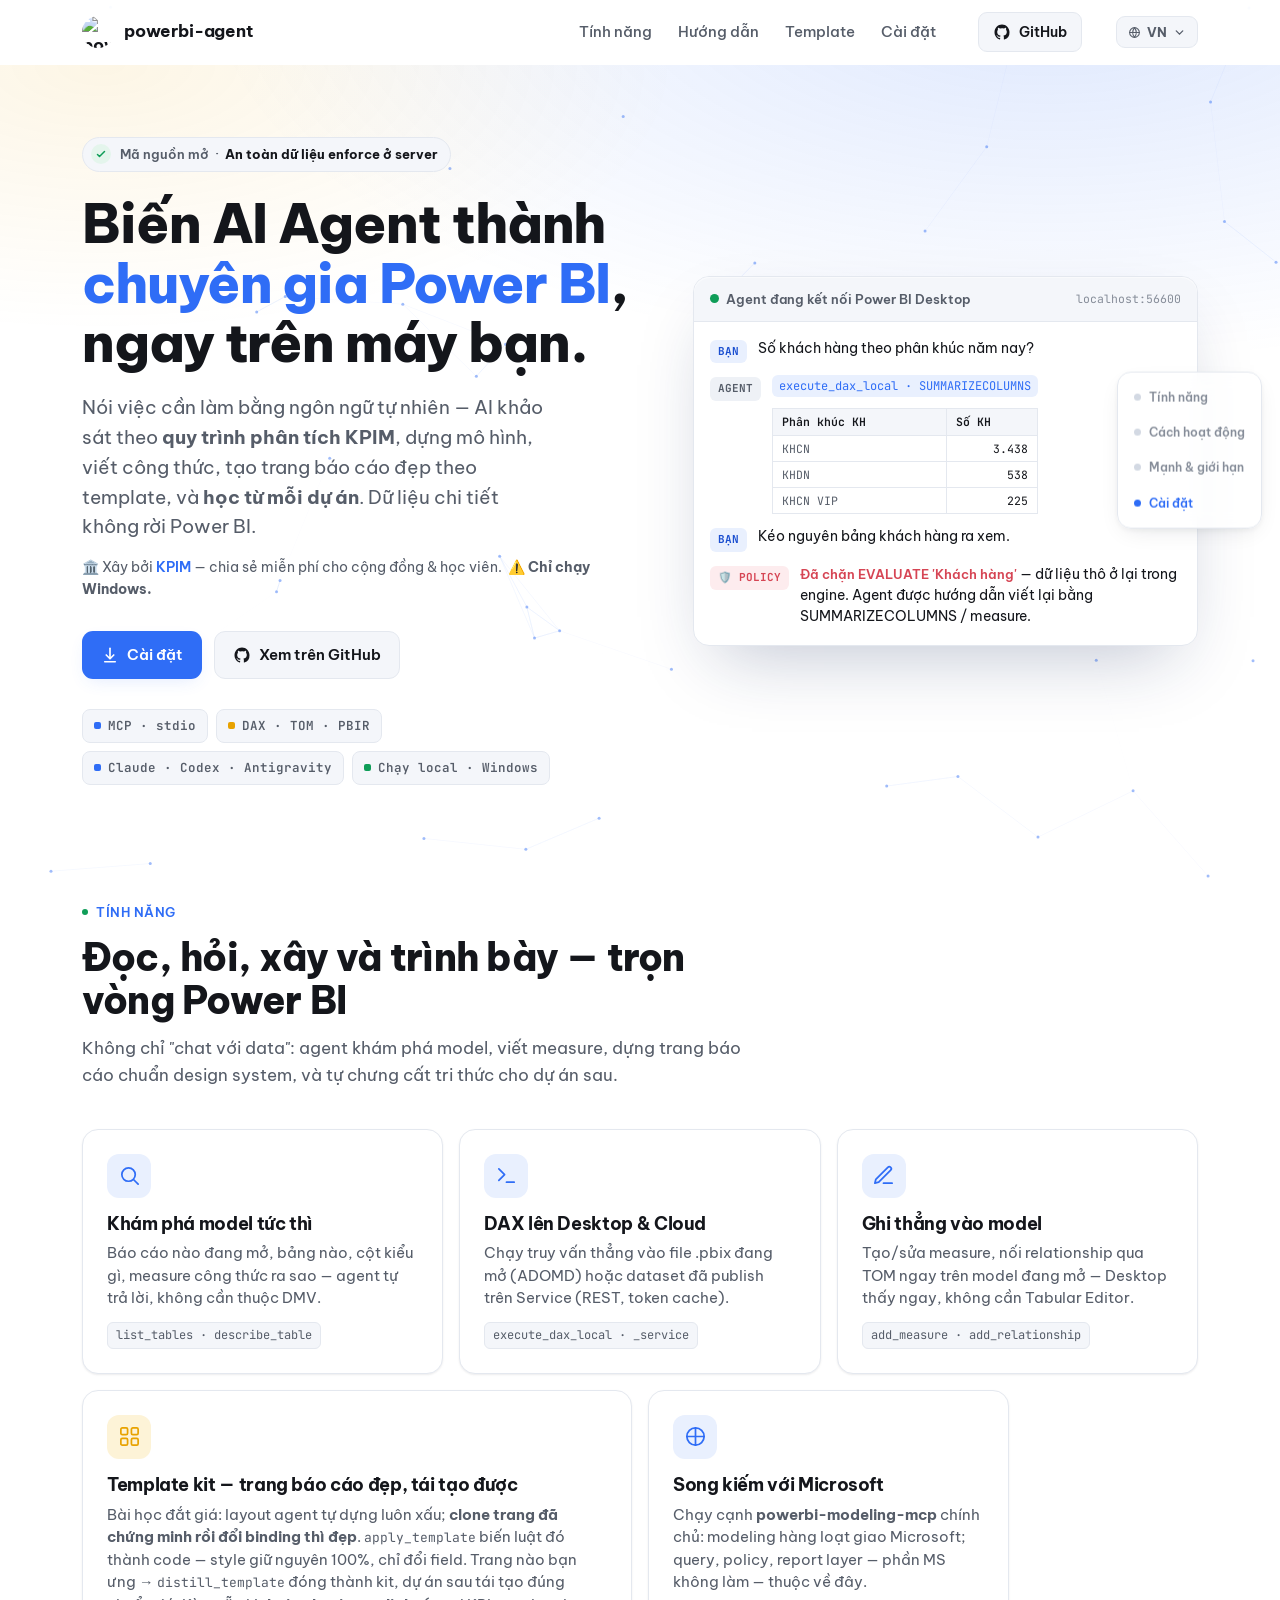
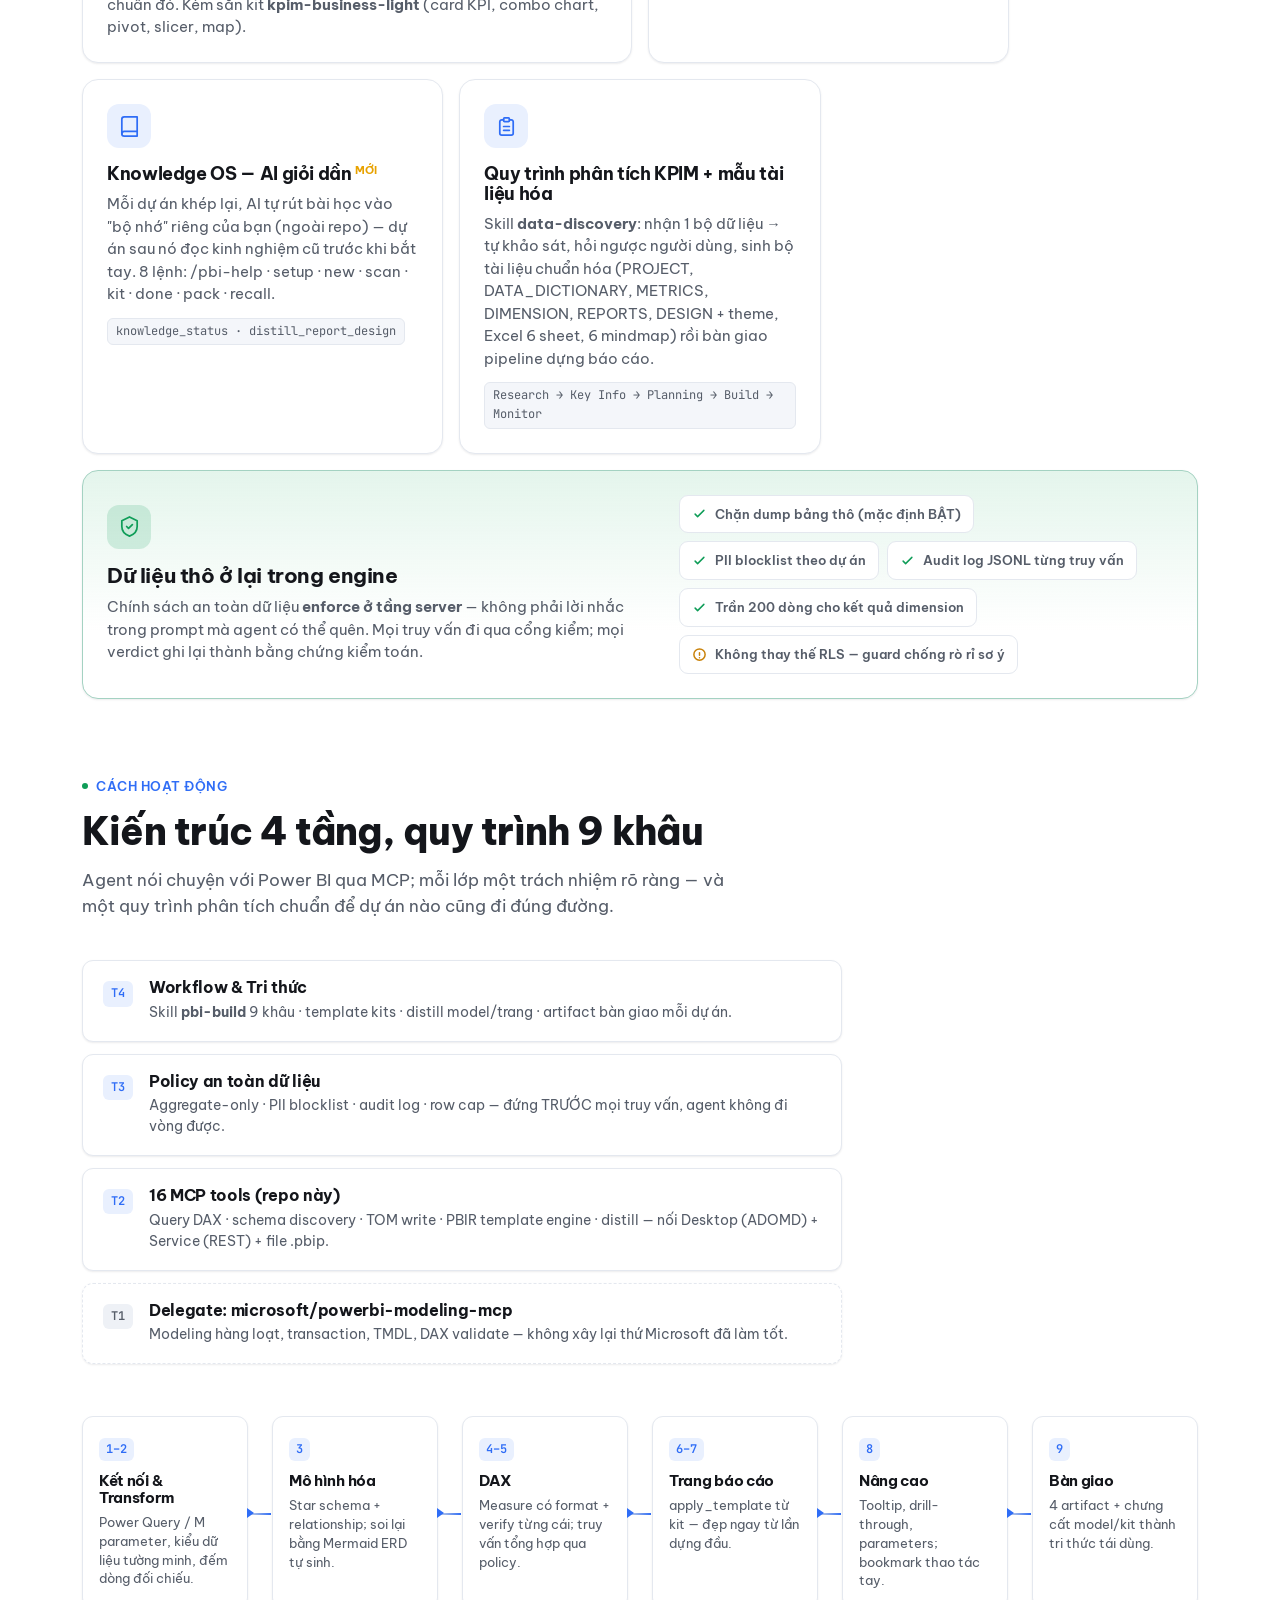
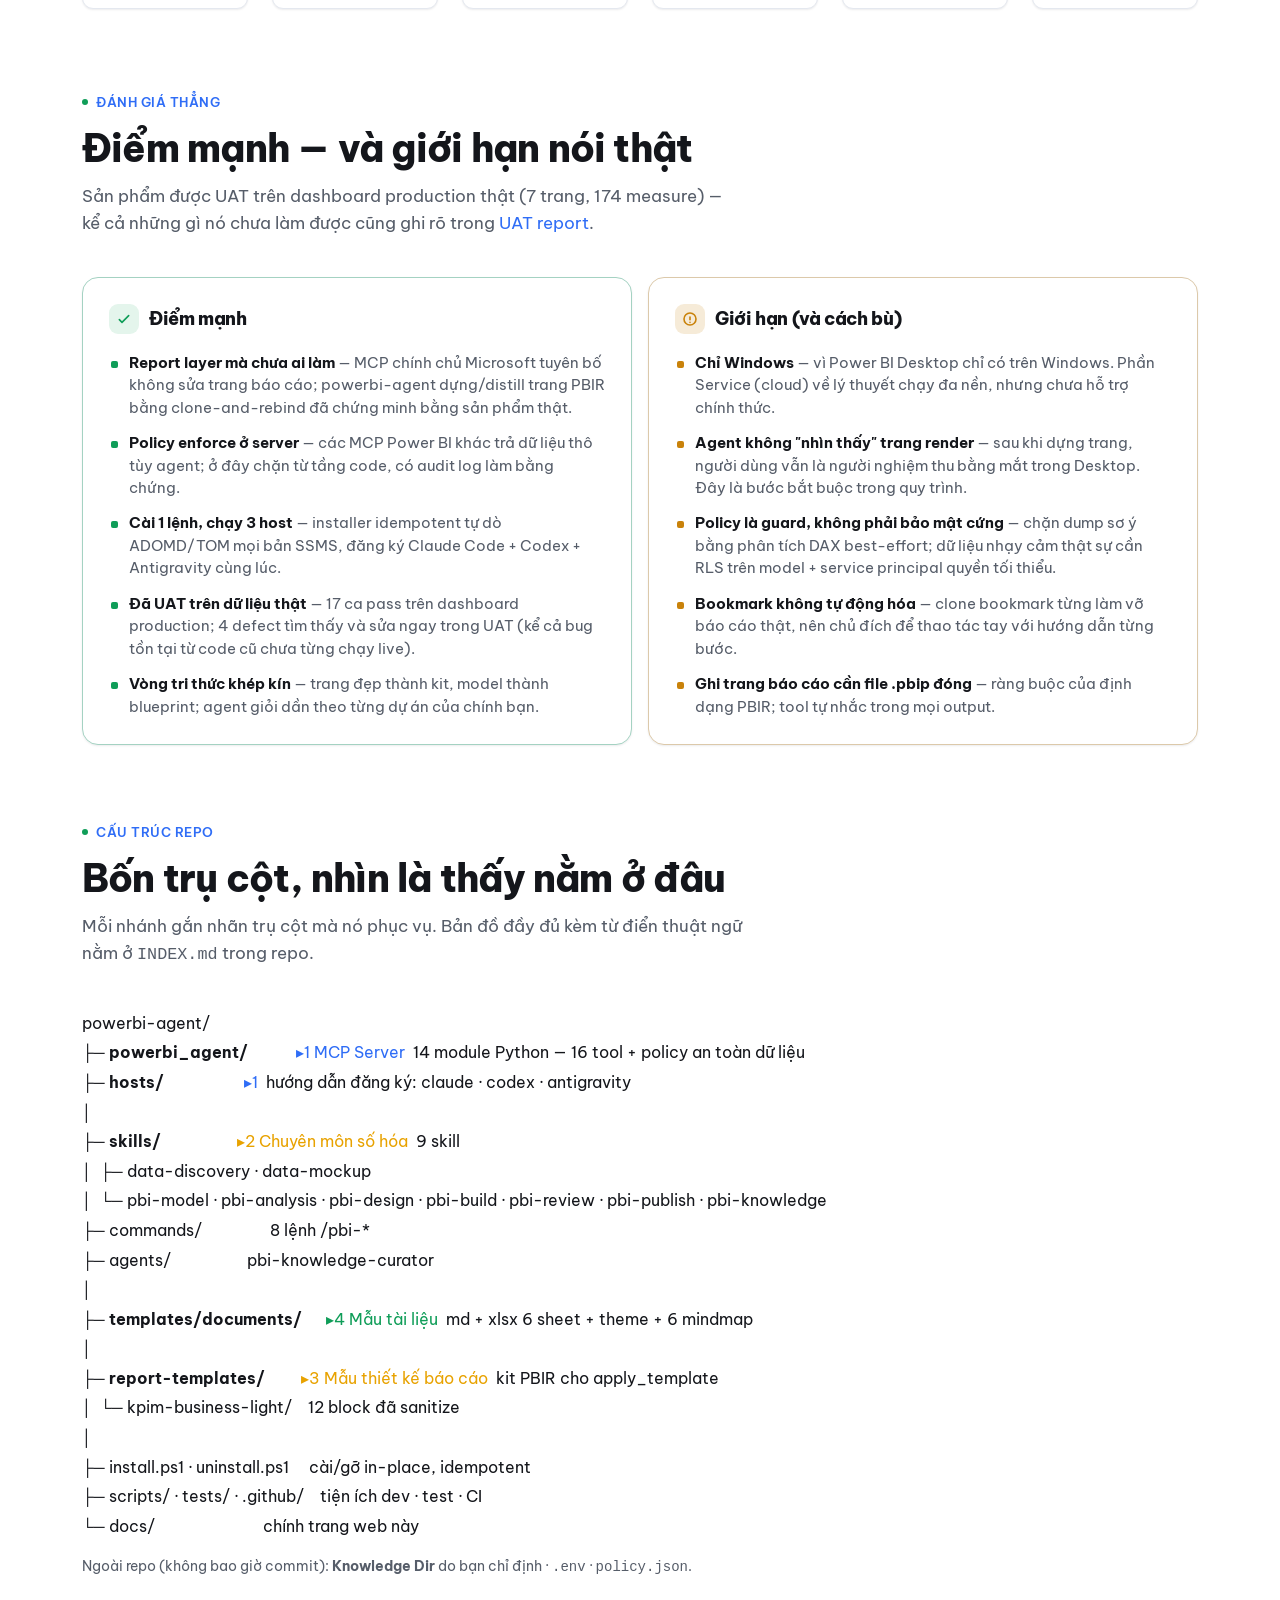
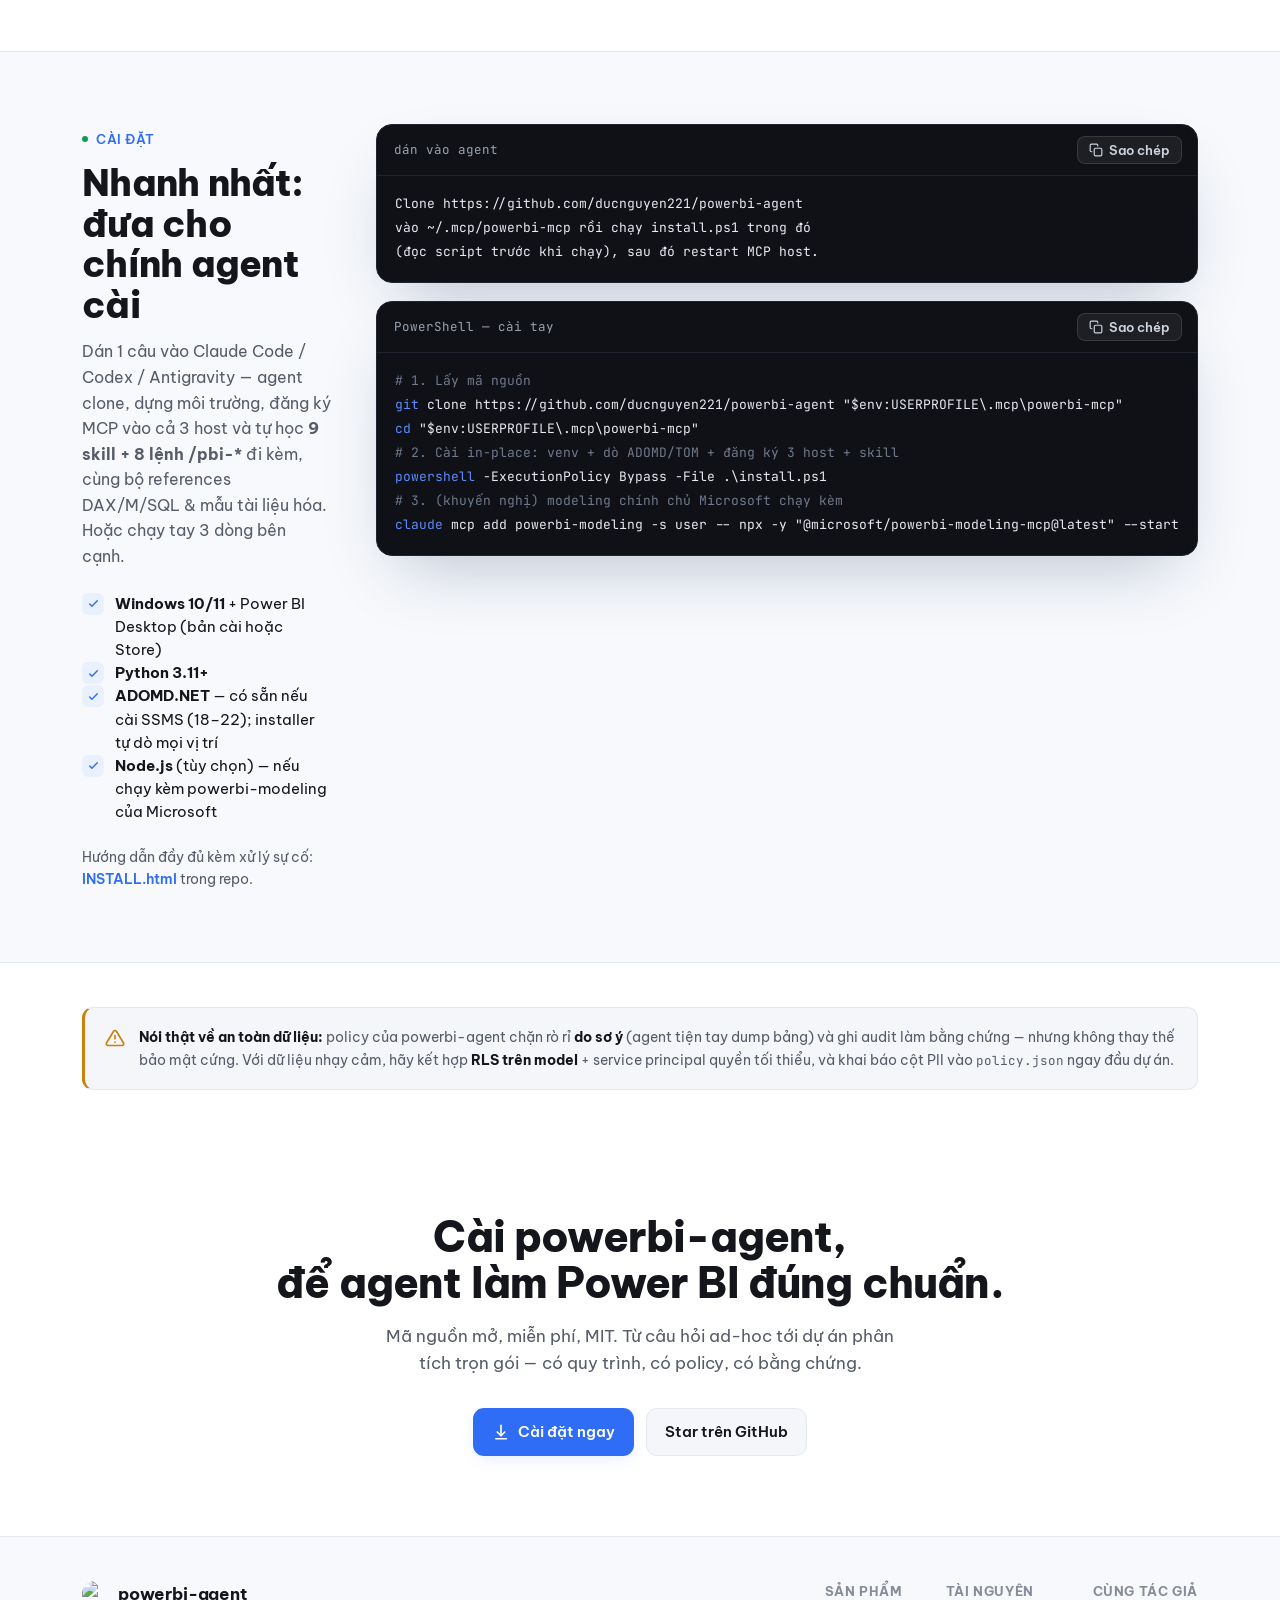
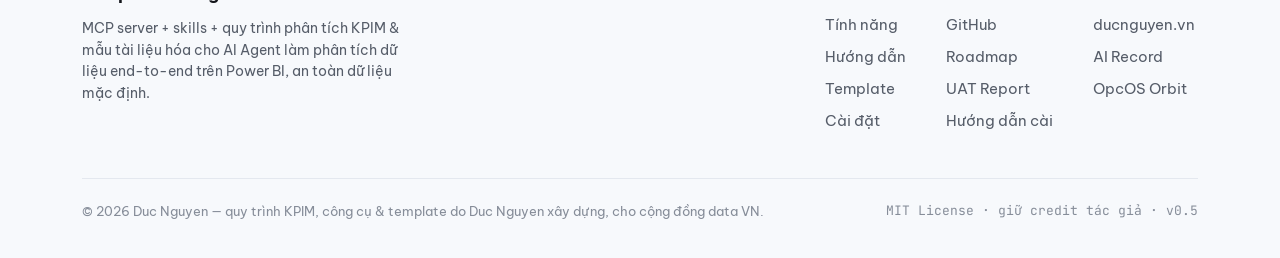
==== docs/index.html @ b3989774 "chore: point installer, tests and docs at the flat skills/commands/agents layout install.ps1/uninsta" ====
<!doctype html>
<html lang="vi">
<head>
<meta charset="utf-8">
<meta name="viewport" content="width=device-width, initial-scale=1">
<title>powerbi-agent · AI Agent làm việc trực tiếp với Power BI, an toàn dữ liệu</title>
<meta name="description" content="powerbi-agent là MCP server mã nguồn mở biến AI Agent (Claude Code, Codex, Antigravity) thành chuyên gia phân tích Power BI: truy vấn DAX với chính sách an toàn dữ liệu enforce ở server, dựng trang báo cáo đẹp theo template, quy trình phân tích end-to-end 9 khâu.">
<meta name="theme-color" content="#2f6df6" media="(prefers-color-scheme: light)">
<meta name="theme-color" content="#0e0f13" media="(prefers-color-scheme: dark)">
<meta property="og:title" content="powerbi-agent · AI Agent × Power BI, data-safe by default">
<meta property="og:description" content="16 công cụ + quy trình phân tích KPIM + Knowledge OS học theo từng dự án. AI làm Power BI trọn vòng, dữ liệu chi tiết không rời máy bạn. Mã nguồn mở.">
<meta property="og:type" content="website">
<meta property="og:url" content="https://ducnguyen.vn/powerbi-agent/">
<meta name="twitter:card" content="summary">
<link rel="icon" href="assets/logo-128.png">
<link rel="preconnect" href="https://fonts.googleapis.com">
<link rel="preconnect" href="https://fonts.gstatic.com" crossorigin>
<link href="https://fonts.googleapis.com/css2?family=Be+Vietnam+Pro:wght@400;500;600;700;800&family=JetBrains+Mono:wght@400;500;600&display=swap" rel="stylesheet">
<style>
  :root{
    --bg:#ffffff; --bg-tint:#f7f9fc; --surface:#ffffff; --surface-2:#f4f6fa; --surface-3:#eef1f6;
    --border:#e4e8ef; --border-strong:#d3d9e3; --text:#14161b; --muted:#565d69; --faint:#868d99;
    --accent:#2f6df6; --accent-ink:#1b4fd0; --accent-weak:#e9f0fe; --accent-glow:rgba(47,109,246,.16);
    --gold:#e8a200; --gold-weak:#fdf3d7;
    --ok:#0f9d58; --ok-weak:#e4f5ec; --warn:#c9820a; --danger:#d64554; --danger-weak:#fdecee;
    --code-bg:#0f1116; --code-text:#e8ebf1; --code-border:#20242e;
    --radius:16px; --radius-sm:11px;
    --shadow-sm:0 1px 2px rgba(16,24,40,.05), 0 1px 3px rgba(16,24,40,.04);
    --shadow-md:0 8px 24px -8px rgba(16,24,40,.12), 0 2px 6px rgba(16,24,40,.05);
    --shadow-lg:0 30px 70px -24px rgba(20,40,90,.28);
    --mono:"JetBrains Mono",ui-monospace,"Cascadia Code",Consolas,monospace;
    --font:"Be Vietnam Pro",-apple-system,"Segoe UI",Roboto,"Noto Sans",sans-serif;
    --maxw:1160px;
  }
  @media (prefers-color-scheme:dark){
    :root{
      --bg:#0e0f13; --bg-tint:#111318; --surface:#16181d; --surface-2:#1b1e24; --surface-3:#22262e;
      --border:#282c34; --border-strong:#343a44; --text:#e9ebef; --muted:#a4abb6; --faint:#727984;
      --accent:#5b8cff; --accent-ink:#8fb0ff; --accent-weak:#182338; --accent-glow:rgba(91,140,255,.20);
      --gold:#f2c811; --gold-weak:#2b2410;
      --ok:#3ec38a; --ok-weak:#12271d; --warn:#e0a032; --danger:#ef6d79; --danger-weak:#2c161a;
      --code-bg:#0a0c10; --code-text:#e4e8f0; --code-border:#20242e;
      --shadow-sm:0 1px 2px rgba(0,0,0,.4);
      --shadow-md:0 10px 28px -10px rgba(0,0,0,.6);
      --shadow-lg:0 34px 80px -28px rgba(0,0,0,.75);
    }
  }
  *{box-sizing:border-box}
  html{scroll-behavior:smooth;background:var(--bg)}
  @media (prefers-reduced-motion:reduce){html{scroll-behavior:auto}}
  #netbg{position:fixed;inset:0;width:100%;height:100%;z-index:-1;pointer-events:none;opacity:.9}
  body{margin:0;background:transparent;color:var(--text);font-family:var(--font);line-height:1.6;font-size:16px;
    -webkit-font-smoothing:antialiased;text-rendering:optimizeLegibility;overflow-x:hidden}
  a{color:inherit;text-decoration:none}
  h1,h2,h3{margin:0;letter-spacing:-.02em;line-height:1.1}
  p{margin:0}
  ::selection{background:var(--accent);color:#fff}
  .wrap{max-width:var(--maxw);margin:0 auto;padding:0 22px}
  .eyebrow{display:inline-flex;align-items:center;gap:8px;font-size:12.5px;font-weight:600;letter-spacing:.04em;
    text-transform:uppercase;color:var(--accent)}
  .eyebrow .dot{width:6px;height:6px;border-radius:50%;background:var(--ok)}

  header.site{position:sticky;top:0;z-index:50;background:color-mix(in srgb,var(--bg) 82%,transparent);
    backdrop-filter:saturate(180%) blur(14px);-webkit-backdrop-filter:saturate(180%) blur(14px);
    border-bottom:1px solid transparent;transition:border-color .25s}
  header.site.scrolled{border-bottom-color:var(--border)}
  .nav{display:flex;align-items:center;gap:20px;height:64px}
  .brand{display:flex;align-items:center;gap:10px;font-weight:700;font-size:17px;letter-spacing:-.01em}
  .brand svg{width:28px;height:28px;display:block}
  .nav-links{display:flex;gap:26px;margin-left:auto}
  .nav-links a{font-size:14.5px;font-weight:500;color:var(--muted);transition:color .18s}
  .nav-links a:hover{color:var(--text)}
  .nav .gh{margin-left:22px}
  @media (max-width:820px){.nav-links{display:none}.nav .gh{margin-left:auto}}

  .btn{display:inline-flex;align-items:center;gap:8px;white-space:nowrap;font-family:var(--font);font-size:15px;
    font-weight:600;padding:11px 18px;border-radius:11px;border:1px solid transparent;cursor:pointer;
    transition:transform .12s ease, background .18s, border-color .18s, box-shadow .18s}
  .btn svg{width:18px;height:18px;flex:none}
  .btn:active{transform:translateY(1px)}
  .btn-primary{background:var(--accent);color:#fff;box-shadow:0 6px 18px -6px var(--accent-glow)}
  .btn-primary:hover{background:var(--accent-ink);box-shadow:0 10px 24px -8px var(--accent-glow)}
  .btn-ghost{background:var(--surface-2);color:var(--text);border-color:var(--border)}
  .btn-ghost:hover{background:var(--surface-3);border-color:var(--border-strong)}
  .btn-sm{padding:8px 14px;font-size:14px;border-radius:9px}

  .hero{position:relative;padding:72px 0 40px;overflow:hidden}
  .hero::before{content:"";position:absolute;inset:0;z-index:-1;pointer-events:none;
    background:radial-gradient(120% 90% at 82% -10%, var(--accent-glow), transparent 55%),
      radial-gradient(90% 70% at 8% 0%, color-mix(in srgb,var(--gold) 10%,transparent), transparent 50%)}
  .hero-grid{display:grid;grid-template-columns:1.05fr .95fr;gap:52px;align-items:center}
  @media (max-width:900px){.hero-grid{grid-template-columns:1fr;gap:34px}.preview{max-width:560px}}
  .hero-badge{display:inline-flex;align-items:center;gap:9px;padding:6px 12px 6px 8px;border-radius:999px;
    background:var(--surface-2);border:1px solid var(--border);font-size:13px;font-weight:600;color:var(--muted);margin-bottom:22px}
  .hero-badge b{color:var(--text)}
  .hero-badge .tick{display:inline-flex;width:20px;height:20px;border-radius:50%;background:var(--ok-weak);
    color:var(--ok);align-items:center;justify-content:center}
  .hero-badge .tick svg{width:12px;height:12px}
  .hero h1{font-size:clamp(2.1rem,5.2vw,3.4rem);font-weight:800}
  .hero h1 .hl{color:var(--accent)}
  .hero .lead{margin-top:20px;font-size:clamp(1.02rem,2.2vw,1.2rem);color:var(--muted);max-width:36ch;line-height:1.55}
  .hero-cta{display:flex;gap:12px;margin-top:30px;flex-wrap:wrap}
  .tech-badges{display:flex;flex-wrap:wrap;gap:8px;margin-top:30px}
  .tb{display:inline-flex;align-items:center;gap:7px;font-size:12.5px;font-weight:600;font-family:var(--mono);
    padding:6px 11px;border-radius:8px;background:var(--surface-2);border:1px solid var(--border);color:var(--muted)}
  .tb .g{width:7px;height:7px;border-radius:2px;background:var(--accent)}
  .tb.local .g{background:var(--ok)}
  .tb.gold .g{background:var(--gold)}

  .preview{position:relative;border-radius:var(--radius);background:var(--surface);border:1px solid var(--border);
    box-shadow:var(--shadow-lg);overflow:hidden}
  .preview::after{content:"";position:absolute;inset:0;border-radius:inherit;pointer-events:none;
    box-shadow:inset 0 1px 0 rgba(255,255,255,.5)}
  @media (prefers-color-scheme:dark){.preview::after{box-shadow:inset 0 1px 0 rgba(255,255,255,.06)}}
  .pv-top{display:flex;align-items:center;gap:10px;padding:12px 16px;border-bottom:1px solid var(--border);background:var(--surface-2)}
  .pv-live{display:inline-flex;align-items:center;gap:7px;font-size:12.5px;font-weight:600;color:var(--muted)}
  .pv-live .rec{width:9px;height:9px;border-radius:50%;background:var(--ok)}
  .pv-src{margin-left:auto;font-size:11.5px;font-family:var(--mono);color:var(--faint)}
  .pv-body{padding:16px 16px 18px;display:flex;flex-direction:column;gap:12px}
  .line{display:flex;gap:11px;align-items:flex-start}
  .who{flex:none;font-size:11px;font-weight:700;padding:3px 8px;border-radius:6px;margin-top:2px;
    font-family:var(--mono);letter-spacing:.01em}
  .who.you{background:var(--accent-weak);color:var(--accent-ink)}
  .who.ag{background:var(--surface-3);color:var(--muted)}
  .who.pol{background:var(--danger-weak);color:var(--danger)}
  .say{font-size:14px;line-height:1.5;min-width:0}
  .say .tool{font-family:var(--mono);font-size:12px;color:var(--accent);background:var(--accent-weak);
    border-radius:6px;padding:2px 7px;display:inline-block;margin-bottom:5px}
  .say .blocked{color:var(--danger);font-weight:600;font-size:13px}
  .mini-tbl{border-collapse:collapse;font-family:var(--mono);font-size:11.5px;margin-top:6px;width:100%}
  .mini-tbl th,.mini-tbl td{border:1px solid var(--border);padding:4px 9px;text-align:left;color:var(--muted)}
  .mini-tbl th{background:var(--surface-2);color:var(--text);font-weight:600}
  .mini-tbl td.n{text-align:right;color:var(--text)}

  section{padding:72px 0}
  .sec-head{max-width:660px;margin-bottom:40px}
  .sec-head h2{font-size:clamp(1.7rem,3.6vw,2.4rem);font-weight:800;margin-top:14px}
  .sec-head p{margin-top:14px;color:var(--muted);font-size:1.05rem;line-height:1.6}

  .bento{display:grid;grid-template-columns:repeat(6,1fr);gap:16px}
  .feat{grid-column:span 2;background:var(--surface);border:1px solid var(--border);border-radius:var(--radius);
    padding:24px;box-shadow:var(--shadow-sm);transition:transform .2s ease, box-shadow .2s ease, border-color .2s}
  .feat:hover{transform:translateY(-3px);box-shadow:var(--shadow-md);border-color:var(--border-strong)}
  .feat.wide{grid-column:span 3}
  .feat.full{grid-column:span 6}
  .ficon{width:44px;height:44px;border-radius:12px;display:flex;align-items:center;justify-content:center;
    background:var(--accent-weak);color:var(--accent);margin-bottom:16px}
  .ficon.gold{background:var(--gold-weak);color:var(--gold)}
  .ficon svg{width:23px;height:23px}
  .feat h3{font-size:1.12rem;font-weight:700}
  .feat p{margin-top:9px;color:var(--muted);font-size:14.5px;line-height:1.55}
  .feat .kbd{display:inline-block;margin-top:12px;font-family:var(--mono);font-size:12px;color:var(--muted);
    background:var(--surface-2);border:1px solid var(--border);border-radius:6px;padding:3px 8px}
  .feat.full{display:grid;grid-template-columns:1.1fr 1fr;gap:28px;align-items:center;
    background:linear-gradient(180deg,var(--ok-weak),transparent 70%),var(--surface);
    border-color:color-mix(in srgb,var(--ok) 30%,var(--border))}
  .feat.full .ficon{background:color-mix(in srgb,var(--ok) 16%,transparent);color:var(--ok)}
  .feat.full h3{font-size:1.3rem}
  .privacy-tags{display:flex;flex-wrap:wrap;gap:8px;align-content:flex-start}
  .ptag{font-size:13px;font-weight:600;padding:8px 12px;border-radius:9px;background:var(--surface);
    border:1px solid var(--border);color:var(--muted);display:inline-flex;gap:8px;align-items:center}
  .ptag svg{width:15px;height:15px;color:var(--ok);flex:none}
  .ptag.out svg{color:var(--warn)}
  @media (max-width:900px){
    .bento{grid-template-columns:repeat(2,1fr)}
    .feat,.feat.wide{grid-column:span 1}
    .feat.full{grid-column:span 2;grid-template-columns:1fr}
  }
  @media (max-width:560px){
    .bento{grid-template-columns:1fr}
    .feat,.feat.wide,.feat.full{grid-column:span 1}
  }

  /* layers (kiến trúc 4 tầng) */
  .layers{display:flex;flex-direction:column;gap:12px;max-width:760px}
  .layer{display:flex;gap:16px;align-items:flex-start;background:var(--surface);border:1px solid var(--border);
    border-radius:var(--radius-sm);padding:18px 20px;box-shadow:var(--shadow-sm)}
  .layer .lnum{flex:none;font-family:var(--mono);font-size:12px;font-weight:600;color:var(--accent);
    background:var(--accent-weak);border-radius:6px;padding:3px 8px;margin-top:2px}
  .layer h3{font-size:1rem;font-weight:700}
  .layer p{margin-top:5px;font-size:13.5px;color:var(--muted);line-height:1.55}
  .layer.dele{border-style:dashed}
  .layer.dele .lnum{background:var(--surface-3);color:var(--muted)}

  .pipe-wrap{overflow-x:auto;padding-bottom:6px;margin:0 -22px;padding-left:22px;padding-right:22px}
  .pipe{display:flex;gap:0;min-width:min-content}
  .pstep{flex:1 1 0;min-width:150px;position:relative;background:var(--surface);border:1px solid var(--border);
    border-radius:var(--radius-sm);padding:18px 16px;box-shadow:var(--shadow-sm)}
  .pstep:not(:last-child){margin-right:24px}
  .pstep:not(:last-child)::after{content:"";position:absolute;top:50%;right:-24px;width:24px;height:2px;
    background:linear-gradient(90deg,var(--border-strong),var(--accent))}
  .pstep:not(:last-child)::before{content:"";position:absolute;top:50%;right:-7px;width:0;height:0;transform:translateY(-50%);
    border-left:7px solid var(--accent);border-top:5px solid transparent;border-bottom:5px solid transparent;z-index:2}
  .pnum{font-family:var(--mono);font-size:12px;font-weight:600;color:var(--accent);
    background:var(--accent-weak);border-radius:6px;padding:2px 7px;display:inline-block}
  .pstep h3{margin-top:12px;font-size:.96rem;font-weight:700}
  .pstep p{margin-top:6px;font-size:12.5px;color:var(--muted);line-height:1.5}
  @media (max-width:760px){
    .pipe{flex-direction:column}
    .pstep{min-width:0}
    .pstep:not(:last-child){margin-right:0;margin-bottom:26px}
    .pstep:not(:last-child)::after{top:auto;bottom:-26px;right:50%;width:2px;height:26px;
      background:linear-gradient(180deg,var(--border-strong),var(--accent))}
    .pstep:not(:last-child)::before{top:auto;bottom:-9px;right:50%;transform:translateX(50%);
      border-left:5px solid transparent;border-right:5px solid transparent;border-top:7px solid var(--accent);border-bottom:0}
  }

  /* strengths / limits */
  .sw-grid{display:grid;grid-template-columns:1fr 1fr;gap:16px}
  .sw{background:var(--surface);border:1px solid var(--border);border-radius:var(--radius);padding:26px;box-shadow:var(--shadow-sm)}
  .sw.plus{border-color:color-mix(in srgb,var(--ok) 30%,var(--border))}
  .sw.minus{border-color:color-mix(in srgb,var(--warn) 30%,var(--border))}
  .sw h3{display:flex;align-items:center;gap:10px;font-size:1.15rem;font-weight:800}
  .sw h3 .sic{width:30px;height:30px;border-radius:9px;display:inline-flex;align-items:center;justify-content:center}
  .sw.plus h3 .sic{background:var(--ok-weak);color:var(--ok)}
  .sw.minus h3 .sic{background:color-mix(in srgb,var(--warn) 16%,transparent);color:var(--warn)}
  .sw ul{margin:18px 0 0;padding:0;display:flex;flex-direction:column;gap:13px}
  .sw li{list-style:none;font-size:14.5px;line-height:1.55;color:var(--muted);padding-left:20px;position:relative}
  .sw li::before{content:"";position:absolute;left:2px;top:9px;width:7px;height:7px;border-radius:2px}
  .sw.plus li::before{background:var(--ok)}
  .sw.minus li::before{background:var(--warn)}
  .sw li b{color:var(--text)}
  @media (max-width:840px){.sw-grid{grid-template-columns:1fr}}

  .install{background:var(--bg-tint);border-top:1px solid var(--border);border-bottom:1px solid var(--border)}
  .install-grid{display:grid;grid-template-columns:1fr 1fr;gap:44px;align-items:start}
  .code-card{background:var(--code-bg);border:1px solid var(--code-border);border-radius:var(--radius);
    box-shadow:var(--shadow-lg);overflow:hidden}
  .code-card + .code-card{margin-top:18px}
  .code-top{display:flex;align-items:center;gap:8px;padding:11px 15px;border-bottom:1px solid var(--code-border)}
  .code-top .fn{font-family:var(--mono);font-size:12.5px;color:#9aa3b2;margin-left:2px}
  .copy-btn{margin-left:auto;display:inline-flex;align-items:center;gap:6px;cursor:pointer;
    font-family:var(--font);font-size:12.5px;font-weight:600;color:#cdd4e0;
    background:rgba(255,255,255,.06);border:1px solid rgba(255,255,255,.12);
    padding:5px 11px;border-radius:8px;transition:background .15s,color .15s}
  .copy-btn:hover{background:rgba(255,255,255,.12);color:#fff}
  .copy-btn svg{width:14px;height:14px}
  .copy-btn.done{color:#3ec38a;border-color:rgba(62,195,138,.4)}
  .code-scroll{overflow-x:auto}
  pre{margin:0;padding:16px 18px 18px}
  pre code{font-family:var(--mono);font-size:13px;line-height:1.85;color:var(--code-text);white-space:pre;display:block}
  .code-scroll .cm{color:#6f7a8d}
  .code-scroll .pr{color:#5b8cff}
  .install-copy h2{font-size:clamp(1.7rem,3.6vw,2.3rem);font-weight:800}
  .install-copy p{margin-top:14px;color:var(--muted);line-height:1.6}
  .req{margin-top:22px;display:flex;flex-direction:column;gap:11px}
  .req ul{margin:0;padding:0}
  .req li{display:flex;gap:11px;align-items:flex-start;list-style:none;font-size:14.5px}
  .req .ic{flex:none;width:22px;height:22px;border-radius:6px;background:var(--accent-weak);color:var(--accent);
    display:flex;align-items:center;justify-content:center;margin-top:1px}
  .req .ic svg{width:13px;height:13px}
  .req b{color:var(--text)}
  @media (max-width:840px){.install-grid{grid-template-columns:1fr;gap:30px}}

  .legal{display:flex;gap:14px;align-items:flex-start;background:var(--surface-2);border:1px solid var(--border);
    border-left:3px solid var(--warn);border-radius:var(--radius-sm);padding:18px 20px}
  .legal svg{flex:none;width:20px;height:20px;color:var(--warn);margin-top:2px}
  .legal p{font-size:14px;color:var(--muted);line-height:1.6}
  .legal b{color:var(--text)}

  .final{text-align:center;padding:80px 0}
  .final h2{font-size:clamp(1.8rem,4vw,2.6rem);font-weight:800}
  .final p{margin:16px auto 0;max-width:48ch;color:var(--muted);font-size:1.06rem}
  .final .hero-cta{justify-content:center;margin-top:32px}

  footer.site{border-top:1px solid var(--border);background:var(--bg-tint);padding:44px 0 40px}
  .foot{display:flex;justify-content:space-between;gap:30px;flex-wrap:wrap;align-items:flex-start}
  .foot .brand{margin-bottom:10px}
  .foot-tag{color:var(--muted);font-size:14px;max-width:36ch;line-height:1.55}
  .foot-links{display:flex;gap:40px;flex-wrap:wrap}
  .foot-col b{display:block;font-size:12.5px;text-transform:uppercase;letter-spacing:.05em;color:var(--faint);margin-bottom:12px}
  .foot-col a{display:block;font-size:14.5px;color:var(--muted);margin-bottom:9px;transition:color .15s}
  .foot-col a:hover{color:var(--accent)}
  .foot-bottom{margin-top:36px;padding-top:22px;border-top:1px solid var(--border);
    display:flex;justify-content:space-between;gap:16px;flex-wrap:wrap;color:var(--faint);font-size:13px}
  .foot-bottom .lic{font-family:var(--mono)}


  /* quick-nav dọc phải */
  .quicknav{position:fixed;right:18px;top:50%;transform:translateY(-50%);z-index:40;
    display:flex;flex-direction:column;gap:6px;background:color-mix(in srgb,var(--surface) 80%,transparent);
    backdrop-filter:blur(10px);border:1px solid var(--border);border-radius:14px;padding:10px 8px;box-shadow:var(--shadow-md)}
  .quicknav a{display:flex;align-items:center;gap:8px;font-size:12px;font-weight:600;color:var(--faint);
    padding:5px 8px;border-radius:8px;transition:color .15s,background .15s}
  .quicknav a .qdot{width:7px;height:7px;border-radius:50%;background:var(--border-strong);flex:none;transition:background .15s}
  .quicknav a:hover{color:var(--text);background:var(--surface-2)}
  .quicknav a.on{color:var(--accent)}
  .quicknav a.on .qdot{background:var(--accent)}
  @media (max-width:1240px){.quicknav .qlabel{display:none}.quicknav{padding:10px 6px}}
  @media (max-width:760px){.quicknav{display:none}}
  @media (prefers-reduced-motion:no-preference){
    .reveal{opacity:0;transform:translateY(20px);transition:opacity .6s cubic-bezier(.16,1,.3,1),transform .6s cubic-bezier(.16,1,.3,1)}
    .reveal.in{opacity:1;transform:none}
  }

  /* i18n */
  html[data-lang="vi"] [data-i18n="en"]{display:none}
  html[data-lang="en"] [data-i18n="vi"]{display:none}
  .langsel{position:relative;margin-left:14px}
  .langsel > button{display:inline-flex;align-items:center;gap:6px;font-family:var(--font);font-size:13px;font-weight:700;color:var(--muted);background:var(--surface-2);border:1px solid var(--border);border-radius:9px;padding:7px 11px;cursor:pointer}
  .langsel > button:hover{color:var(--text);border-color:var(--border-strong)}
  .langsel > button svg{width:13px;height:13px}
  .langsel ul{position:absolute;right:0;top:calc(100% + 6px);min-width:132px;list-style:none;margin:0;padding:6px;background:var(--surface);border:1px solid var(--border);border-radius:11px;box-shadow:var(--shadow-md);display:none;z-index:60}
  .langsel.open ul{display:block}
  .langsel li button{width:100%;text-align:left;display:flex;align-items:center;gap:9px;font-size:13.5px;font-weight:600;color:var(--text);background:none;border:none;border-radius:7px;padding:8px 10px;cursor:pointer}
  .langsel li button:hover{background:var(--surface-2)}
  .langsel li button.on{color:var(--accent)}
  .langsel li button .fl{font-size:15px}
</style>
</head>
<body>
<canvas id="netbg" aria-hidden="true"></canvas>

<!-- ======= HEADER ======= -->
<header class="site" id="siteHeader">
  <div class="wrap nav">
    <a class="brand" href="#top">
      <img src="assets/logo-128.png" alt="powerbi-agent" style="width:32px;height:32px;border-radius:50%">
      powerbi-agent
    </a>
    <nav class="nav-links">
      <a href="feature/"><span data-i18n="vi">Tính năng</span><span data-i18n="en">Features</span></a>
      <a href="instruction/"><span data-i18n="vi">Hướng dẫn</span><span data-i18n="en">Guide</span></a>
      <a href="template/"><span data-i18n="vi">Template</span><span data-i18n="en">Templates</span></a>
      <a href="install/"><span data-i18n="vi">Cài đặt</span><span data-i18n="en">Install</span></a>
    </nav>
    <a class="btn btn-ghost btn-sm gh" href="https://github.com/ducnguyen221/powerbi-agent" target="_blank" rel="noopener">
      <svg viewBox="0 0 24 24" fill="currentColor" aria-hidden="true"><path d="M12 2C6.48 2 2 6.58 2 12.25c0 4.53 2.87 8.37 6.84 9.73.5.09.68-.22.68-.49 0-.24-.01-.87-.01-1.71-2.78.62-3.37-1.37-3.37-1.37-.45-1.18-1.11-1.49-1.11-1.49-.91-.64.07-.62.07-.62 1 .07 1.53 1.06 1.53 1.06.89 1.56 2.34 1.11 2.91.85.09-.66.35-1.11.63-1.36-2.22-.26-4.55-1.14-4.55-5.07 0-1.12.39-2.03 1.03-2.75-.1-.26-.45-1.3.1-2.71 0 0 .84-.28 2.75 1.05a9.4 9.4 0 0 1 2.5-.34c.85 0 1.71.12 2.5.34 1.91-1.33 2.75-1.05 2.75-1.05.55 1.41.2 2.45.1 2.71.64.72 1.03 1.63 1.03 2.75 0 3.94-2.34 4.81-4.57 5.06.36.32.68.94.68 1.9 0 1.37-.01 2.48-.01 2.82 0 .27.18.59.69.49A10.02 10.02 0 0 0 22 12.25C22 6.58 17.52 2 12 2Z"/></svg>
      GitHub
    </a>
  </div>
</header>

<nav class="quicknav" aria-label="Điều hướng nhanh trong trang">
  <a href="#tinh-nang"><span class="qdot"></span><span class="qlabel">Tính năng</span></a>
  <a href="#cach-hoat-dong"><span class="qdot"></span><span class="qlabel">Cách hoạt động</span></a>
  <a href="#manh-yeu"><span class="qdot"></span><span class="qlabel">Mạnh & giới hạn</span></a>
  <a href="#cai-dat"><span class="qdot"></span><span class="qlabel">Cài đặt</span></a>
</nav>

<main id="top">

<!-- ======= HERO ======= -->
<section class="hero">
  <div class="wrap hero-grid">
    <div class="hero-copy">
      <span class="hero-badge">
        <span class="tick"><svg viewBox="0 0 24 24" fill="none" stroke="currentColor" stroke-width="3" stroke-linecap="round" stroke-linejoin="round"><path d="M5 13l4 4L19 7"/></svg></span>
        <span data-i18n="vi">Mã nguồn mở &nbsp;·&nbsp; <b>An toàn dữ liệu enforce ở server</b></span><span data-i18n="en">Open source &nbsp;·&nbsp; <b>Data safety enforced server-side</b></span>
      </span>
      <h1><span data-i18n="vi">Biến AI Agent thành<br><span class="hl">chuyên gia Power BI</span>, ngay trên máy bạn.</span><span data-i18n="en">Turn your AI Agent into<br><span class="hl">a Power BI expert</span>, right on your machine.</span></h1>
      <p class="lead"><span data-i18n="vi">Nói việc cần làm bằng ngôn ngữ tự nhiên — AI khảo sát theo <b>quy trình phân tích KPIM</b>, dựng mô hình, viết công thức, tạo trang báo cáo đẹp theo template, và <b>học từ mỗi dự án</b>. Dữ liệu chi tiết không rời Power BI.</span><span data-i18n="en">Say what you need in plain language — the AI surveys with the <b>KPIM process</b>, builds the model, writes measures, creates polished report pages from templates, and <b>learns from every project</b>. Detailed data never leaves Power BI.</span></p>
      <p style="margin-top:14px;font-size:14px;color:var(--muted)"><span data-i18n="vi">🏛️ Xây bởi <a href="https://kpim.vn" target="_blank" rel="noopener" style="color:var(--accent);font-weight:600">KPIM</a> — chia sẻ miễn phí cho cộng đồng &amp; học viên. &nbsp;⚠️ <b>Chỉ chạy Windows.</b></span><span data-i18n="en">🏛️ Built by <a href="https://kpim.vn" target="_blank" rel="noopener" style="color:var(--accent);font-weight:600">KPIM</a> — shared free with the community &amp; students. &nbsp;⚠️ <b>Windows only.</b></span></p>
      <div class="hero-cta">
        <a class="btn btn-primary" href="#cai-dat">
          <svg viewBox="0 0 24 24" fill="none" stroke="currentColor" stroke-width="2.2" stroke-linecap="round" stroke-linejoin="round"><path d="M12 3v13"/><path d="m7 12 5 5 5-5"/><path d="M5 21h14"/></svg>
          <span data-i18n="vi">Cài đặt</span><span data-i18n="en">Install</span>
        </a>
        <a class="btn btn-ghost" href="https://github.com/ducnguyen221/powerbi-agent" target="_blank" rel="noopener">
          <svg viewBox="0 0 24 24" fill="currentColor" aria-hidden="true"><path d="M12 2C6.48 2 2 6.58 2 12.25c0 4.53 2.87 8.37 6.84 9.73.5.09.68-.22.68-.49 0-.24-.01-.87-.01-1.71-2.78.62-3.37-1.37-3.37-1.37-.45-1.18-1.11-1.49-1.11-1.49-.91-.64.07-.62.07-.62 1 .07 1.53 1.06 1.53 1.06.89 1.56 2.34 1.11 2.91.85.09-.66.35-1.11.63-1.36-2.22-.26-4.55-1.14-4.55-5.07 0-1.12.39-2.03 1.03-2.75-.1-.26-.45-1.3.1-2.71 0 0 .84-.28 2.75 1.05a9.4 9.4 0 0 1 2.5-.34c.85 0 1.71.12 2.5.34 1.91-1.33 2.75-1.05 2.75-1.05.55 1.41.2 2.45.1 2.71.64.72 1.03 1.63 1.03 2.75 0 3.94-2.34 4.81-4.57 5.06.36.32.68.94.68 1.9 0 1.37-.01 2.48-.01 2.82 0 .27.18.59.69.49A10.02 10.02 0 0 0 22 12.25C22 6.58 17.52 2 12 2Z"/></svg>
          <span data-i18n="vi">Xem trên GitHub</span><span data-i18n="en">View on GitHub</span>
        </a>
      </div>
      <div class="tech-badges">
        <span class="tb"><span class="g"></span>MCP · stdio</span>
        <span class="tb gold"><span class="g"></span>DAX · TOM · PBIR</span>
        <span class="tb"><span class="g"></span>Claude · Codex · Antigravity</span>
        <span class="tb local"><span class="g"></span><span data-i18n="vi">Chạy local · Windows</span><span data-i18n="en">Runs local · Windows</span></span>
      </div>
    </div>

    <!-- preview: hội thoại agent thật -->
    <div class="preview reveal" aria-hidden="true">
      <div class="pv-top">
        <span class="pv-live"><span class="rec"></span>Agent đang kết nối Power BI Desktop</span>
        <span class="pv-src">localhost:56600</span>
      </div>
      <div class="pv-body">
        <div class="line">
          <span class="who you">BẠN</span>
          <p class="say">Số khách hàng theo phân khúc năm nay?</p>
        </div>
        <div class="line">
          <span class="who ag">AGENT</span>
          <div class="say">
            <span class="tool">execute_dax_local · SUMMARIZECOLUMNS</span>
            <table class="mini-tbl">
              <tr><th>Phân khúc KH</th><th>Số KH</th></tr>
              <tr><td>KHCN</td><td class="n">3.438</td></tr>
              <tr><td>KHDN</td><td class="n">538</td></tr>
              <tr><td>KHCN VIP</td><td class="n">225</td></tr>
            </table>
          </div>
        </div>
        <div class="line">
          <span class="who you">BẠN</span>
          <p class="say">Kéo nguyên bảng khách hàng ra xem.</p>
        </div>
        <div class="line">
          <span class="who pol">🛡️ POLICY</span>
          <p class="say"><span class="blocked">Đã chặn EVALUATE 'Khách hàng'</span> — dữ liệu thô ở lại trong engine. Agent được hướng dẫn viết lại bằng SUMMARIZECOLUMNS / measure.</p>
        </div>
      </div>
    </div>
  </div>
</section>

<!-- ======= TÍNH NĂNG ======= -->
<section id="tinh-nang">
  <div class="wrap">
    <div class="sec-head reveal">
      <span class="eyebrow"><span class="dot"></span><span data-i18n="vi">Tính năng</span><span data-i18n="en">Features</span></span>
      <h2><span data-i18n="vi">Đọc, hỏi, xây và trình bày — trọn vòng Power BI</span><span data-i18n="en">Read, ask, build and present — the full Power BI loop</span></h2>
      <p>Không chỉ "chat với data": agent khám phá model, viết measure, dựng trang báo cáo chuẩn design system, và tự chưng cất tri thức cho dự án sau.</p>
    </div>
    <div class="bento">
      <div class="feat reveal">
        <div class="ficon"><svg viewBox="0 0 24 24" fill="none" stroke="currentColor" stroke-width="1.8" stroke-linecap="round" stroke-linejoin="round"><circle cx="11" cy="11" r="7"/><path d="m21 21-4.3-4.3"/></svg></div>
        <h3>Khám phá model tức thì</h3>
        <p>Báo cáo nào đang mở, bảng nào, cột kiểu gì, measure công thức ra sao — agent tự trả lời, không cần thuộc DMV.</p>
        <span class="kbd">list_tables · describe_table</span>
      </div>
      <div class="feat reveal">
        <div class="ficon"><svg viewBox="0 0 24 24" fill="none" stroke="currentColor" stroke-width="1.8" stroke-linecap="round" stroke-linejoin="round"><path d="M4 17l6-6-6-6"/><path d="M12 19h8"/></svg></div>
        <h3>DAX lên Desktop &amp; Cloud</h3>
        <p>Chạy truy vấn thẳng vào file .pbix đang mở (ADOMD) hoặc dataset đã publish trên Service (REST, token cache).</p>
        <span class="kbd">execute_dax_local · _service</span>
      </div>
      <div class="feat reveal">
        <div class="ficon"><svg viewBox="0 0 24 24" fill="none" stroke="currentColor" stroke-width="1.8" stroke-linecap="round" stroke-linejoin="round"><path d="M12 20h9"/><path d="M16.5 3.5a2.1 2.1 0 0 1 3 3L7 19l-4 1 1-4Z"/></svg></div>
        <h3>Ghi thẳng vào model</h3>
        <p>Tạo/sửa measure, nối relationship qua TOM ngay trên model đang mở — Desktop thấy ngay, không cần Tabular Editor.</p>
        <span class="kbd">add_measure · add_relationship</span>
      </div>
      <div class="feat wide reveal">
        <div class="ficon gold"><svg viewBox="0 0 24 24" fill="none" stroke="currentColor" stroke-width="1.8" stroke-linecap="round" stroke-linejoin="round"><rect x="3" y="3" width="7" height="7" rx="1.5"/><rect x="14" y="3" width="7" height="7" rx="1.5"/><rect x="3" y="14" width="7" height="7" rx="1.5"/><rect x="14" y="14" width="7" height="7" rx="1.5"/></svg></div>
        <h3>Template kit — trang báo cáo đẹp, tái tạo được</h3>
        <p>Bài học đắt giá: layout agent tự dựng luôn xấu; <b>clone trang đã chứng minh rồi đổi binding thì đẹp</b>. <code style="font-family:var(--mono);font-size:13px">apply_template</code> biến luật đó thành code — style giữ nguyên 100%, chỉ đổi field. Trang nào bạn ưng → <code style="font-family:var(--mono);font-size:13px">distill_template</code> đóng thành kit, dự án sau tái tạo đúng chuẩn đó. Kèm sẵn kit <b>kpim-business-light</b> (card KPI, combo chart, pivot, slicer, map).</p>
      </div>
      <div class="feat reveal">
        <div class="ficon"><svg viewBox="0 0 24 24" fill="none" stroke="currentColor" stroke-width="1.8" stroke-linecap="round" stroke-linejoin="round"><path d="M12 3v18"/><path d="M3 12h18"/><circle cx="12" cy="12" r="9"/></svg></div>
        <h3>Song kiếm với Microsoft</h3>
        <p>Chạy cạnh <b>powerbi-modeling-mcp</b> chính chủ: modeling hàng loạt giao Microsoft; query, policy, report layer — phần MS không làm — thuộc về đây.</p>
      </div>
      <div class="feat reveal">
        <div class="ficon"><svg viewBox="0 0 24 24" fill="none" stroke="currentColor" stroke-width="1.8" stroke-linecap="round" stroke-linejoin="round"><path d="M4 19.5A2.5 2.5 0 0 1 6.5 17H20"/><path d="M6.5 2H20v20H6.5A2.5 2.5 0 0 1 4 19.5v-15A2.5 2.5 0 0 1 6.5 2Z"/></svg></div>
        <h3>Knowledge OS — AI giỏi dần <span style="font-size:11px;font-weight:700;color:var(--gold);vertical-align:top">MỚI</span></h3>
        <p>Mỗi dự án khép lại, AI tự rút bài học vào "bộ nhớ" riêng của bạn (ngoài repo) — dự án sau nó đọc kinh nghiệm cũ trước khi bắt tay. 8 lệnh: /pbi-help · setup · new · scan · kit · done · pack · recall.</p>
        <span class="kbd">knowledge_status · distill_report_design</span>
      </div>
      <div class="feat reveal">
        <div class="ficon"><svg viewBox="0 0 24 24" fill="none" stroke="currentColor" stroke-width="1.8" stroke-linecap="round" stroke-linejoin="round"><path d="M9 5H7a2 2 0 0 0-2 2v12a2 2 0 0 0 2 2h10a2 2 0 0 0 2-2V7a2 2 0 0 0-2-2h-2"/><rect x="9" y="3" width="6" height="4" rx="1"/><path d="M9 12h6"/><path d="M9 16h6"/></svg></div>
        <h3>Quy trình phân tích KPIM + mẫu tài liệu hóa</h3>
        <p>Skill <b>data-discovery</b>: nhận 1 bộ dữ liệu → tự khảo sát, hỏi ngược người dùng, sinh bộ tài liệu chuẩn hóa (PROJECT, DATA_DICTIONARY, METRICS, DIMENSION, REPORTS, DESIGN + theme, Excel 6 sheet, 6 mindmap) rồi bàn giao pipeline dựng báo cáo.</p>
        <span class="kbd">Research → Key Info → Planning → Build → Monitor</span>
      </div>
      <div class="feat full reveal">
        <div>
          <div class="ficon"><svg viewBox="0 0 24 24" fill="none" stroke="currentColor" stroke-width="1.8" stroke-linecap="round" stroke-linejoin="round"><path d="M12 2 4 6v6c0 5 3.4 8.4 8 10 4.6-1.6 8-5 8-10V6Z"/><path d="m9 12 2 2 4-4"/></svg></div>
          <h3>Dữ liệu thô ở lại trong engine</h3>
          <p>Chính sách an toàn dữ liệu <b>enforce ở tầng server</b> — không phải lời nhắc trong prompt mà agent có thể quên. Mọi truy vấn đi qua cổng kiểm; mọi verdict ghi lại thành bằng chứng kiểm toán.</p>
        </div>
        <div class="privacy-tags">
          <span class="ptag"><svg viewBox="0 0 24 24" fill="none" stroke="currentColor" stroke-width="2.4" stroke-linecap="round" stroke-linejoin="round"><path d="M5 13l4 4L19 7"/></svg>Chặn dump bảng thô (mặc định BẬT)</span>
          <span class="ptag"><svg viewBox="0 0 24 24" fill="none" stroke="currentColor" stroke-width="2.4" stroke-linecap="round" stroke-linejoin="round"><path d="M5 13l4 4L19 7"/></svg>PII blocklist theo dự án</span>
          <span class="ptag"><svg viewBox="0 0 24 24" fill="none" stroke="currentColor" stroke-width="2.4" stroke-linecap="round" stroke-linejoin="round"><path d="M5 13l4 4L19 7"/></svg>Audit log JSONL từng truy vấn</span>
          <span class="ptag"><svg viewBox="0 0 24 24" fill="none" stroke="currentColor" stroke-width="2.4" stroke-linecap="round" stroke-linejoin="round"><path d="M5 13l4 4L19 7"/></svg>Trần 200 dòng cho kết quả dimension</span>
          <span class="ptag out"><svg viewBox="0 0 24 24" fill="none" stroke="currentColor" stroke-width="2.4" stroke-linecap="round" stroke-linejoin="round"><path d="M12 9v4"/><path d="M12 17h.01"/><circle cx="12" cy="12" r="9"/></svg>Không thay thế RLS — guard chống rò rỉ sơ ý</span>
        </div>
      </div>
    </div>
  </div>
</section>

<!-- ======= CÁCH HOẠT ĐỘNG ======= -->
<section id="cach-hoat-dong" style="padding-top:0">
  <div class="wrap">
    <div class="sec-head reveal">
      <span class="eyebrow"><span class="dot"></span><span data-i18n="vi">Cách hoạt động</span><span data-i18n="en">How it works</span></span>
      <h2><span data-i18n="vi">Kiến trúc 4 tầng, quy trình 9 khâu</span><span data-i18n="en">4-layer architecture, 9-step pipeline</span></h2>
      <p>Agent nói chuyện với Power BI qua MCP; mỗi lớp một trách nhiệm rõ ràng — và một quy trình phân tích chuẩn để dự án nào cũng đi đúng đường.</p>
    </div>

    <div class="layers reveal" style="margin-bottom:52px">
      <div class="layer">
        <span class="lnum">T4</span>
        <div><h3>Workflow &amp; Tri thức</h3><p>Skill <b>pbi-build</b> 9 khâu · template kits · distill model/trang · artifact bàn giao mỗi dự án.</p></div>
      </div>
      <div class="layer">
        <span class="lnum">T3</span>
        <div><h3>Policy an toàn dữ liệu</h3><p>Aggregate-only · PII blocklist · audit log · row cap — đứng TRƯỚC mọi truy vấn, agent không đi vòng được.</p></div>
      </div>
      <div class="layer">
        <span class="lnum">T2</span>
        <div><h3>16 MCP tools (repo này)</h3><p>Query DAX · schema discovery · TOM write · PBIR template engine · distill — nối Desktop (ADOMD) + Service (REST) + file .pbip.</p></div>
      </div>
      <div class="layer dele">
        <span class="lnum">T1</span>
        <div><h3>Delegate: microsoft/powerbi-modeling-mcp</h3><p>Modeling hàng loạt, transaction, TMDL, DAX validate — không xây lại thứ Microsoft đã làm tốt.</p></div>
      </div>
    </div>

    <div class="pipe-wrap reveal">
      <div class="pipe">
        <div class="pstep"><span class="pnum">1–2</span><h3>Kết nối &amp; Transform</h3><p>Power Query / M parameter, kiểu dữ liệu tường minh, đếm dòng đối chiếu.</p></div>
        <div class="pstep"><span class="pnum">3</span><h3>Mô hình hóa</h3><p>Star schema + relationship; soi lại bằng Mermaid ERD tự sinh.</p></div>
        <div class="pstep"><span class="pnum">4–5</span><h3>DAX</h3><p>Measure có format + verify từng cái; truy vấn tổng hợp qua policy.</p></div>
        <div class="pstep"><span class="pnum">6–7</span><h3>Trang báo cáo</h3><p>apply_template từ kit — đẹp ngay từ lần dựng đầu.</p></div>
        <div class="pstep"><span class="pnum">8</span><h3>Nâng cao</h3><p>Tooltip, drill-through, parameters; bookmark thao tác tay.</p></div>
        <div class="pstep"><span class="pnum">9</span><h3>Bàn giao</h3><p>4 artifact + chưng cất model/kit thành tri thức tái dùng.</p></div>
      </div>
    </div>
  </div>
</section>

<!-- ======= MẠNH & GIỚI HẠN ======= -->
<section id="manh-yeu" style="padding-top:0">
  <div class="wrap">
    <div class="sec-head reveal">
      <span class="eyebrow"><span class="dot"></span><span data-i18n="vi">Đánh giá thẳng</span><span data-i18n="en">Straight talk</span></span>
      <h2><span data-i18n="vi">Điểm mạnh — và giới hạn nói thật</span><span data-i18n="en">Strengths — and honest limits</span></h2>
      <p>Sản phẩm được UAT trên dashboard production thật (7 trang, 174 measure) — kể cả những gì nó chưa làm được cũng ghi rõ trong <a href="https://github.com/ducnguyen221/powerbi-agent/blob/main/docs/UAT-REPORT.md" style="color:var(--accent)">UAT report</a>.</p>
    </div>
    <div class="sw-grid">
      <div class="sw plus reveal">
        <h3><span class="sic"><svg viewBox="0 0 24 24" fill="none" stroke="currentColor" stroke-width="2.4" stroke-linecap="round" stroke-linejoin="round" width="16" height="16"><path d="M5 13l4 4L19 7"/></svg></span>Điểm mạnh</h3>
        <ul>
          <li><b>Report layer mà chưa ai làm</b> — MCP chính chủ Microsoft tuyên bố không sửa trang báo cáo; powerbi-agent dựng/distill trang PBIR bằng clone-and-rebind đã chứng minh bằng sản phẩm thật.</li>
          <li><b>Policy enforce ở server</b> — các MCP Power BI khác trả dữ liệu thô tùy agent; ở đây chặn từ tầng code, có audit log làm bằng chứng.</li>
          <li><b>Cài 1 lệnh, chạy 3 host</b> — installer idempotent tự dò ADOMD/TOM mọi bản SSMS, đăng ký Claude Code + Codex + Antigravity cùng lúc.</li>
          <li><b>Đã UAT trên dữ liệu thật</b> — 17 ca pass trên dashboard production; 4 defect tìm thấy và sửa ngay trong UAT (kể cả bug tồn tại từ code cũ chưa từng chạy live).</li>
          <li><b>Vòng tri thức khép kín</b> — trang đẹp thành kit, model thành blueprint; agent giỏi dần theo từng dự án của chính bạn.</li>
        </ul>
      </div>
      <div class="sw minus reveal">
        <h3><span class="sic"><svg viewBox="0 0 24 24" fill="none" stroke="currentColor" stroke-width="2.4" stroke-linecap="round" stroke-linejoin="round" width="16" height="16"><path d="M12 9v4"/><path d="M12 17h.01"/><circle cx="12" cy="12" r="9"/></svg></span>Giới hạn (và cách bù)</h3>
        <ul>
          <li><b>Chỉ Windows</b> — vì Power BI Desktop chỉ có trên Windows. Phần Service (cloud) về lý thuyết chạy đa nền, nhưng chưa hỗ trợ chính thức.</li>
          <li><b>Agent không "nhìn thấy" trang render</b> — sau khi dựng trang, người dùng vẫn là người nghiệm thu bằng mắt trong Desktop. Đây là bước bắt buộc trong quy trình.</li>
          <li><b>Policy là guard, không phải bảo mật cứng</b> — chặn dump sơ ý bằng phân tích DAX best-effort; dữ liệu nhạy cảm thật sự cần RLS trên model + service principal quyền tối thiểu.</li>
          <li><b>Bookmark không tự động hóa</b> — clone bookmark từng làm vỡ báo cáo thật, nên chủ đích để thao tác tay với hướng dẫn từng bước.</li>
          <li><b>Ghi trang báo cáo cần file .pbip đóng</b> — ràng buộc của định dạng PBIR; tool tự nhắc trong mọi output.</li>
        </ul>
      </div>
    </div>
  </div>
</section>

<!-- ======= CẤU TRÚC REPO (4 trụ cột) ======= -->
<section id="cau-truc" style="padding-top:0">
  <div class="wrap">
    <div class="sec-head reveal">
      <span class="eyebrow"><span class="dot"></span><span data-i18n="vi">Cấu trúc repo</span><span data-i18n="en">Repo structure</span></span>
      <h2><span data-i18n="vi">Bốn trụ cột, nhìn là thấy nằm ở đâu</span><span data-i18n="en">Four pillars — you can see where each one lives</span></h2>
      <p class="lead"><span data-i18n="vi">Mỗi nhánh gắn nhãn trụ cột mà nó phục vụ. Bản đồ đầy đủ kèm từ điển thuật ngữ nằm ở <code class="inline">INDEX.md</code> trong repo.</span><span data-i18n="en">Every branch is tagged with the pillar it serves. The full map plus a glossary lives in <code class="inline">INDEX.md</code> in the repo.</span></p>
    </div>
    <div class="note reveal" style="overflow-x:auto">
      <div class="mono" style="line-height:1.85;white-space:pre">powerbi-agent/
├─ <b>powerbi_agent/</b>            <span style="color:var(--accent)">▸1 MCP Server</span>  14 module Python — 16 tool + policy an toàn dữ liệu
├─ <b>hosts/</b>                    <span style="color:var(--accent)">▸1</span>  hướng dẫn đăng ký: claude · codex · antigravity
│
├─ <b>skills/</b>                   <span style="color:var(--gold)">▸2 Chuyên môn số hóa</span>  9 skill
│  ├─ data-discovery · data-mockup
│  └─ pbi-model · pbi-analysis · pbi-design · pbi-build · pbi-review · pbi-publish · pbi-knowledge
├─ commands/                 8 lệnh /pbi-*
├─ agents/                   pbi-knowledge-curator
│
├─ <b>templates/documents/</b>      <span style="color:var(--ok)">▸4 Mẫu tài liệu</span>  md + xlsx 6 sheet + theme + 6 mindmap
│
├─ <b>report-templates/</b>         <span style="color:var(--gold)">▸3 Mẫu thiết kế báo cáo</span>  kit PBIR cho apply_template
│  └─ kpim-business-light/    12 block đã sanitize
│
├─ install.ps1 · uninstall.ps1     cài/gỡ in-place, idempotent
├─ scripts/ · tests/ · .github/    tiện ích dev · test · CI
└─ docs/                           chính trang web này</div>
    </div>
    <p style="color:var(--muted);font-size:14px;margin-top:14px">
      <span data-i18n="vi">Ngoài repo (không bao giờ commit): <b>Knowledge Dir</b> do bạn chỉ định · <code class="inline">.env</code> · <code class="inline">policy.json</code>.</span><span data-i18n="en">Outside the repo (never committed): your <b>Knowledge Dir</b> · <code class="inline">.env</code> · <code class="inline">policy.json</code>.</span>
    </p>
  </div>
</section>

<!-- ======= CÀI ĐẶT ======= -->
<section id="cai-dat" class="install">
  <div class="wrap install-grid">
    <div class="install-copy reveal">
      <span class="eyebrow"><span class="dot"></span>Cài đặt</span>
      <h2 style="margin-top:14px">Nhanh nhất: đưa cho chính agent cài</h2>
      <p>Dán 1 câu vào Claude Code / Codex / Antigravity — agent clone, dựng môi trường, đăng ký MCP vào cả 3 host và tự học <b>9 skill + 8 lệnh /pbi-*</b> đi kèm, cùng bộ references DAX/M/SQL &amp; mẫu tài liệu hóa. Hoặc chạy tay 3 dòng bên cạnh.</p>
      <div class="req">
        <ul>
          <li><span class="ic"><svg viewBox="0 0 24 24" fill="none" stroke="currentColor" stroke-width="2.6" stroke-linecap="round" stroke-linejoin="round"><path d="M5 13l4 4L19 7"/></svg></span><span><b>Windows 10/11</b> + Power BI Desktop (bản cài hoặc Store)</span></li>
          <li><span class="ic"><svg viewBox="0 0 24 24" fill="none" stroke="currentColor" stroke-width="2.6" stroke-linecap="round" stroke-linejoin="round"><path d="M5 13l4 4L19 7"/></svg></span><span><b>Python 3.11+</b></span></li>
          <li><span class="ic"><svg viewBox="0 0 24 24" fill="none" stroke="currentColor" stroke-width="2.6" stroke-linecap="round" stroke-linejoin="round"><path d="M5 13l4 4L19 7"/></svg></span><span><b>ADOMD.NET</b> — có sẵn nếu cài SSMS (18–22); installer tự dò mọi vị trí</span></li>
          <li><span class="ic"><svg viewBox="0 0 24 24" fill="none" stroke="currentColor" stroke-width="2.6" stroke-linecap="round" stroke-linejoin="round"><path d="M5 13l4 4L19 7"/></svg></span><span><b>Node.js</b> (tùy chọn) — nếu chạy kèm powerbi-modeling của Microsoft</span></li>
        </ul>
      </div>
      <p style="margin-top:22px;font-size:14px">Hướng dẫn đầy đủ kèm xử lý sự cố: <a href="https://ducnguyen.vn/powerbi-agent/INSTALL.html" style="color:var(--accent);font-weight:600">INSTALL.html</a> trong repo.</p>
    </div>
    <div class="reveal">
      <div class="code-card">
        <div class="code-top">
          <span class="fn">dán vào agent</span>
          <button class="copy-btn" id="copyBtnAgent"><svg viewBox="0 0 24 24" fill="none" stroke="currentColor" stroke-width="2" stroke-linecap="round" stroke-linejoin="round"><rect x="9" y="9" width="13" height="13" rx="2"/><path d="M5 15H4a2 2 0 0 1-2-2V4a2 2 0 0 1 2-2h9a2 2 0 0 1 2 2v1"/></svg><span class="lbl">Sao chép</span></button>
        </div>
        <div class="code-scroll"><pre><code>Clone https://github.com/ducnguyen221/powerbi-agent
vào ~/.mcp/powerbi-mcp rồi chạy install.ps1 trong đó
(đọc script trước khi chạy), sau đó restart MCP host.</code></pre></div>
      </div>
      <div class="code-card">
        <div class="code-top">
          <span class="fn">PowerShell — cài tay</span>
          <button class="copy-btn" id="copyBtnManual"><svg viewBox="0 0 24 24" fill="none" stroke="currentColor" stroke-width="2" stroke-linecap="round" stroke-linejoin="round"><rect x="9" y="9" width="13" height="13" rx="2"/><path d="M5 15H4a2 2 0 0 1-2-2V4a2 2 0 0 1 2-2h9a2 2 0 0 1 2 2v1"/></svg><span class="lbl">Sao chép</span></button>
        </div>
        <div class="code-scroll"><pre><code><span class="cm"># 1. Lấy mã nguồn</span>
<span class="pr">git</span> clone https://github.com/ducnguyen221/powerbi-agent "$env:USERPROFILE\.mcp\powerbi-mcp"
<span class="pr">cd</span> "$env:USERPROFILE\.mcp\powerbi-mcp"
<span class="cm"># 2. Cài in-place: venv + dò ADOMD/TOM + đăng ký 3 host + skill</span>
<span class="pr">powershell</span> -ExecutionPolicy Bypass -File .\install.ps1
<span class="cm"># 3. (khuyến nghị) modeling chính chủ Microsoft chạy kèm</span>
<span class="pr">claude</span> mcp add powerbi-modeling -s user -- npx -y "@microsoft/powerbi-modeling-mcp@latest" --start</code></pre></div>
      </div>
    </div>
  </div>
</section>

<!-- ======= LƯU Ý ======= -->
<section style="padding:44px 0">
  <div class="wrap reveal">
    <div class="legal">
      <svg viewBox="0 0 24 24" fill="none" stroke="currentColor" stroke-width="2" stroke-linecap="round" stroke-linejoin="round"><path d="M12 9v4"/><path d="M12 17h.01"/><path d="M10.3 3.9 1.8 18a2 2 0 0 0 1.7 3h17a2 2 0 0 0 1.7-3L13.7 3.9a2 2 0 0 0-3.4 0Z"/></svg>
      <p><b>Nói thật về an toàn dữ liệu:</b> policy của powerbi-agent chặn rò rỉ <b>do sơ ý</b> (agent tiện tay dump bảng) và ghi audit làm bằng chứng — nhưng không thay thế bảo mật cứng. Với dữ liệu nhạy cảm, hãy kết hợp <b>RLS trên model</b> + service principal quyền tối thiểu, và khai báo cột PII vào <code style="font-family:var(--mono);font-size:12.5px">policy.json</code> ngay đầu dự án.</p>
    </div>
  </div>
</section>

<!-- ======= FINAL CTA ======= -->
<section class="final">
  <div class="wrap reveal">
    <h2><span data-i18n="vi">Cài powerbi-agent,<br>để agent làm Power BI đúng chuẩn.</span><span data-i18n="en">Install powerbi-agent,<br>and let the agent do Power BI right.</span></h2>
    <p>Mã nguồn mở, miễn phí, MIT. Từ câu hỏi ad-hoc tới dự án phân tích trọn gói — có quy trình, có policy, có bằng chứng.</p>
    <div class="hero-cta">
      <a class="btn btn-primary" href="#cai-dat">
        <svg viewBox="0 0 24 24" fill="none" stroke="currentColor" stroke-width="2.2" stroke-linecap="round" stroke-linejoin="round"><path d="M12 3v13"/><path d="m7 12 5 5 5-5"/><path d="M5 21h14"/></svg>
        Cài đặt ngay
      </a>
      <a class="btn btn-ghost" href="https://github.com/ducnguyen221/powerbi-agent" target="_blank" rel="noopener">Star trên GitHub</a>
    </div>
  </div>
</section>

</main>

<!-- ======= FOOTER ======= -->
<footer class="site">
  <div class="wrap">
    <div class="foot">
      <div>
        <a class="brand" href="#top">
          <img src="assets/logo-128.png" alt="powerbi-agent" width="26" height="26" style="border-radius:50%">
          powerbi-agent
        </a>
        <p class="foot-tag">MCP server + skills + quy trình phân tích KPIM &amp; mẫu tài liệu hóa cho AI Agent làm phân tích dữ liệu end-to-end trên Power BI, an toàn dữ liệu mặc định.</p>
      </div>
      <div class="foot-links">
        <div class="foot-col">
          <b>Sản phẩm</b>
          <a href="feature/"><span data-i18n="vi">Tính năng</span><span data-i18n="en">Features</span></a>
          <a href="instruction/"><span data-i18n="vi">Hướng dẫn</span><span data-i18n="en">Guide</span></a>
          <a href="template/"><span data-i18n="vi">Template</span><span data-i18n="en">Templates</span></a>
          <a href="install/"><span data-i18n="vi">Cài đặt</span><span data-i18n="en">Install</span></a>
        </div>
        <div class="foot-col">
          <b>Tài nguyên</b>
          <a href="https://github.com/ducnguyen221/powerbi-agent" target="_blank" rel="noopener">GitHub</a>
          <a href="https://github.com/ducnguyen221/powerbi-agent/blob/main/ROADMAP.md" target="_blank" rel="noopener">Roadmap</a>
          <a href="https://github.com/ducnguyen221/powerbi-agent/blob/main/docs/UAT-REPORT.md" target="_blank" rel="noopener">UAT Report</a>
          <a href="https://ducnguyen.vn/powerbi-agent/INSTALL.html" target="_blank" rel="noopener">Hướng dẫn cài</a>
        </div>
        <div class="foot-col">
          <b>Cùng tác giả</b>
          <a href="https://ducnguyen.vn/" target="_blank" rel="noopener">ducnguyen.vn</a>
          <a href="https://ducnguyen.vn/ai-record/" target="_blank" rel="noopener">AI Record</a>
          <a href="https://ducnguyen.vn/opcos-orbit/" target="_blank" rel="noopener">OpcOS Orbit</a>
        </div>
      </div>
    </div>
    <div class="foot-bottom">
      <span>© 2026 Duc Nguyen — quy trình KPIM, công cụ &amp; template do Duc Nguyen xây dựng, cho cộng đồng data VN.</span>
      <span class="lic">MIT License · giữ credit tác giả · v0.5</span>
    </div>
  </div>
</footer>

<script>
  // ===== i18n language toggle =====
  (function(){
    var KEY='powerbi-lang';
  // Migration: nguoi dung cu luu duoi key 'pbi-lang' (truoc v0.6.0) — doc lai 1 lan
  // roi ghi sang key moi, de ho khong bi reset ve mac dinh.
  try{ if(!localStorage.getItem(KEY)){ var _o=localStorage.getItem('pbi-lang');
    if(_o){ localStorage.setItem(KEY,_o); localStorage.removeItem('pbi-lang'); } } }catch(e){}
    function cur(){ return localStorage.getItem(KEY) || 'vi'; }
    function apply(l){
      document.documentElement.setAttribute('data-lang', l);
      try{ localStorage.setItem(KEY, l); }catch(e){}
      var lbl=document.querySelector('.langsel-cur'); if(lbl) lbl.textContent=(l==='en'?'EN':'VN');
      document.querySelectorAll('.langsel li button').forEach(function(b){ b.classList.toggle('on', b.getAttribute('data-set')===l); });
    }
    var nav=document.querySelector('header.site .nav');
    if(nav && !nav.querySelector('.langsel')){
      var sel=document.createElement('div'); sel.className='langsel';
      sel.innerHTML='<button aria-haspopup="listbox" aria-label="Language"><svg viewBox="0 0 24 24" fill="none" stroke="currentColor" stroke-width="2" stroke-linecap="round"><circle cx="12" cy="12" r="9"/><path d="M3 12h18M12 3a15 15 0 0 1 0 18M12 3a15 15 0 0 0 0 18"/></svg><span class="langsel-cur">VN</span><svg viewBox="0 0 24 24" fill="none" stroke="currentColor" stroke-width="2.4" stroke-linecap="round"><path d="m6 9 6 6 6-6"/></svg></button><ul role="listbox"><li><button data-set="vi"><span class="fl">🇻🇳</span> Tiếng Việt</button></li><li><button data-set="en"><span class="fl">🇬🇧</span> English</button></li></ul>';
      nav.appendChild(sel);
      sel.querySelector('button').addEventListener('click',function(e){e.stopPropagation();sel.classList.toggle('open');});
      sel.querySelectorAll('li button').forEach(function(b){ b.addEventListener('click',function(){ apply(b.getAttribute('data-set')); sel.classList.remove('open'); }); });
      document.addEventListener('click',function(){ sel.classList.remove('open'); });
    }
    apply(cur());
  })();

  // sticky header border on scroll
  (function(){
    var h = document.getElementById('siteHeader');
    var onScroll = function(){ h.classList.toggle('scrolled', window.scrollY > 8); };
    window.addEventListener('scroll', onScroll, {passive:true});
    onScroll();
  })();

  // copy blocks
  (function(){
    function wire(btnId, cmd){
      var btn = document.getElementById(btnId);
      if(!btn) return;
      var label = btn.querySelector('.lbl');
      function flash(ok){
        btn.classList.toggle('done', ok);
        label.textContent = ok ? 'Đã chép' : 'Lỗi, chép tay';
        setTimeout(function(){ btn.classList.remove('done'); label.textContent = 'Sao chép'; }, 1900);
      }
      btn.addEventListener('click', function(){
        if(navigator.clipboard && navigator.clipboard.writeText){
          navigator.clipboard.writeText(cmd).then(function(){ flash(true); }, function(){ flash(false); });
        } else { flash(false); }
      });
    }
    wire('copyBtnAgent',
      'Clone https://github.com/ducnguyen221/powerbi-agent vào ~/.mcp/powerbi-mcp rồi chạy install.ps1 trong đó (đọc script trước khi chạy), sau đó restart MCP host.');
    wire('copyBtnManual', [
      'git clone https://github.com/ducnguyen221/powerbi-agent "$env:USERPROFILE\\.mcp\\powerbi-mcp"',
      'cd "$env:USERPROFILE\\.mcp\\powerbi-mcp"',
      'powershell -ExecutionPolicy Bypass -File .\\install.ps1',
      'claude mcp add powerbi-modeling -s user -- npx -y "@microsoft/powerbi-modeling-mcp@latest" --start'
    ].join('\n'));
  })();


  // quick-nav highlight
  (function(){
    var qn=document.querySelectorAll('.quicknav a[href^="#"]');
    if(!qn.length||!('IntersectionObserver' in window))return;
    var map={};
    qn.forEach(function(a){var id=a.getAttribute('href').slice(1);var el=document.getElementById(id);if(el)map[id]=a;});
    var io=new IntersectionObserver(function(es){
      es.forEach(function(en){
        if(en.isIntersecting){
          qn.forEach(function(a){a.classList.remove('on')});
          var a=map[en.target.id];if(a)a.classList.add('on');
        }
      });
    },{rootMargin:'-40% 0px -55% 0px'});
    Object.keys(map).forEach(function(id){io.observe(document.getElementById(id))});
  })();

  // scroll reveal
  (function(){
    var reduce = window.matchMedia('(prefers-reduced-motion: reduce)').matches;
    var els = document.querySelectorAll('.reveal');
    if(reduce || !('IntersectionObserver' in window)){
      els.forEach(function(el){ el.classList.add('in'); });
      return;
    }
    var io = new IntersectionObserver(function(entries){
      entries.forEach(function(en){
        if(en.isIntersecting){ en.target.classList.add('in'); io.unobserve(en.target); }
      });
    }, {threshold:0.12, rootMargin:'0px 0px -8% 0px'});
    els.forEach(function(el){ io.observe(el); });
  })();
</script>
<!-- Tech network background: drifting nodes linked by proximity + subtle cursor pull -->
<script>
(function(){
  var c=document.getElementById('netbg'); if(!c) return;
  var ctx=c.getContext('2d');
  var reduce=matchMedia('(prefers-reduced-motion: reduce)').matches;
  var darkQ=matchMedia('(prefers-color-scheme: dark)');
  var dpr=Math.min(window.devicePixelRatio||1,2), W=0, H=0, pts=[], raf=0;
  var mouse={x:-9999,y:-9999};
  function col(a){ return (darkQ.matches?'rgba(120,160,255,':'rgba(47,109,246,')+a+')'; }
  function resize(){
    W=window.innerWidth; H=window.innerHeight;
    c.width=Math.floor(W*dpr); c.height=Math.floor(H*dpr);
    c.style.width=W+'px'; c.style.height=H+'px';
    ctx.setTransform(dpr,0,0,dpr,0,0);
    var n=Math.min(70, Math.max(22, Math.floor(W*H/26000)));
    pts=Array.from({length:n},function(){return {
      x:Math.random()*W, y:Math.random()*H,
      vx:(Math.random()-0.5)*0.28, vy:(Math.random()-0.5)*0.28
    };});
    if(reduce) draw();
  }
  function draw(){
    ctx.clearRect(0,0,W,H);
    var i,j;
    if(!reduce){
      for(i=0;i<pts.length;i++){ var p=pts[i]; p.x+=p.vx; p.y+=p.vy;
        if(p.x<0||p.x>W)p.vx*=-1; if(p.y<0||p.y>H)p.vy*=-1; }
    }
    for(i=0;i<pts.length;i++){
      for(j=i+1;j<pts.length;j++){
        var a=pts[i], b=pts[j], dx=a.x-b.x, dy=a.y-b.y, d=Math.sqrt(dx*dx+dy*dy);
        if(d<150){ ctx.strokeStyle=col((0.13*(1-d/150)).toFixed(3)); ctx.lineWidth=1;
          ctx.beginPath(); ctx.moveTo(a.x,a.y); ctx.lineTo(b.x,b.y); ctx.stroke(); }
      }
      var mx=pts[i].x-mouse.x, my=pts[i].y-mouse.y, md=Math.sqrt(mx*mx+my*my);
      if(md<170){ ctx.strokeStyle=col((0.18*(1-md/170)).toFixed(3)); ctx.lineWidth=1;
        ctx.beginPath(); ctx.moveTo(pts[i].x,pts[i].y); ctx.lineTo(mouse.x,mouse.y); ctx.stroke(); }
    }
    for(i=0;i<pts.length;i++){ ctx.fillStyle=col(0.5); ctx.beginPath();
      ctx.arc(pts[i].x,pts[i].y,1.5,0,6.2832); ctx.fill(); }
    if(!reduce) raf=requestAnimationFrame(draw);
  }
  window.addEventListener('resize',resize,{passive:true});
  window.addEventListener('mousemove',function(e){mouse.x=e.clientX;mouse.y=e.clientY;},{passive:true});
  window.addEventListener('mouseout',function(){mouse.x=-9999;mouse.y=-9999;});
  resize();
  if(!reduce) draw();
})();
</script>
</body>
</html>
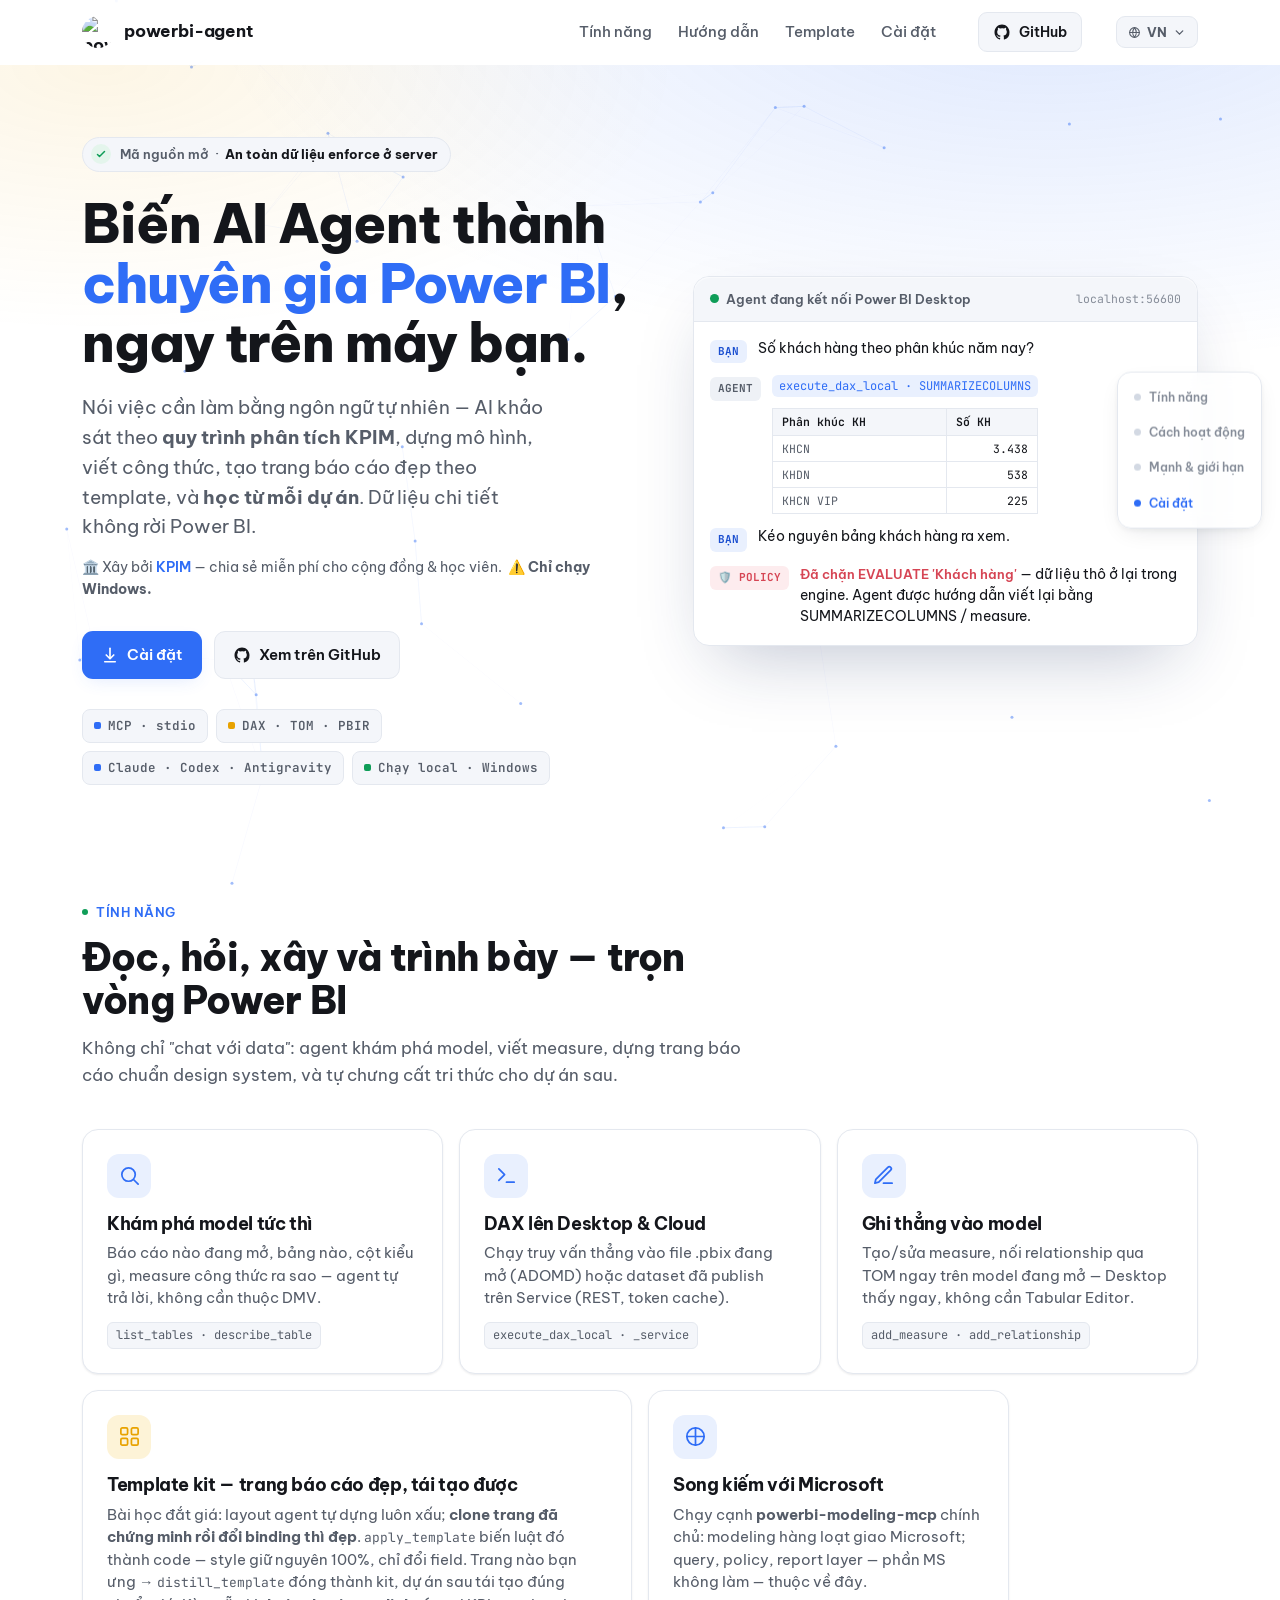
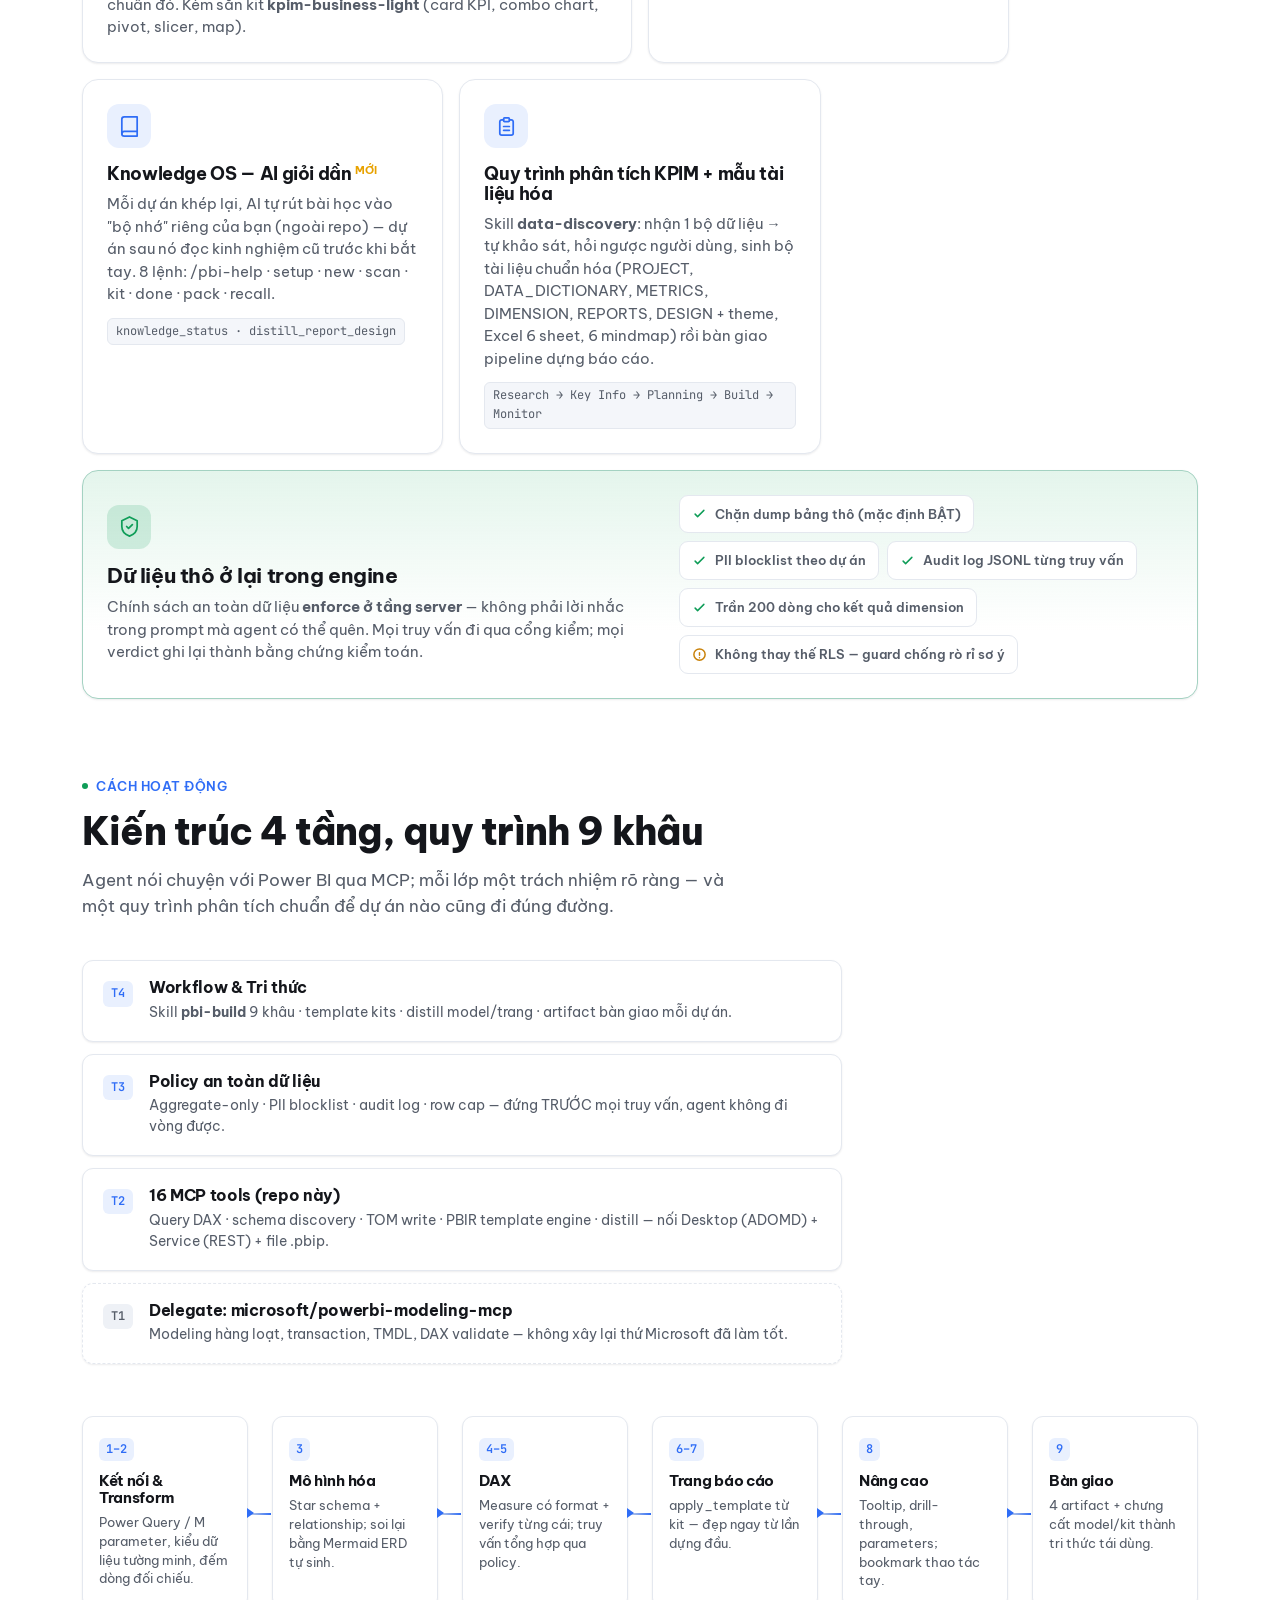
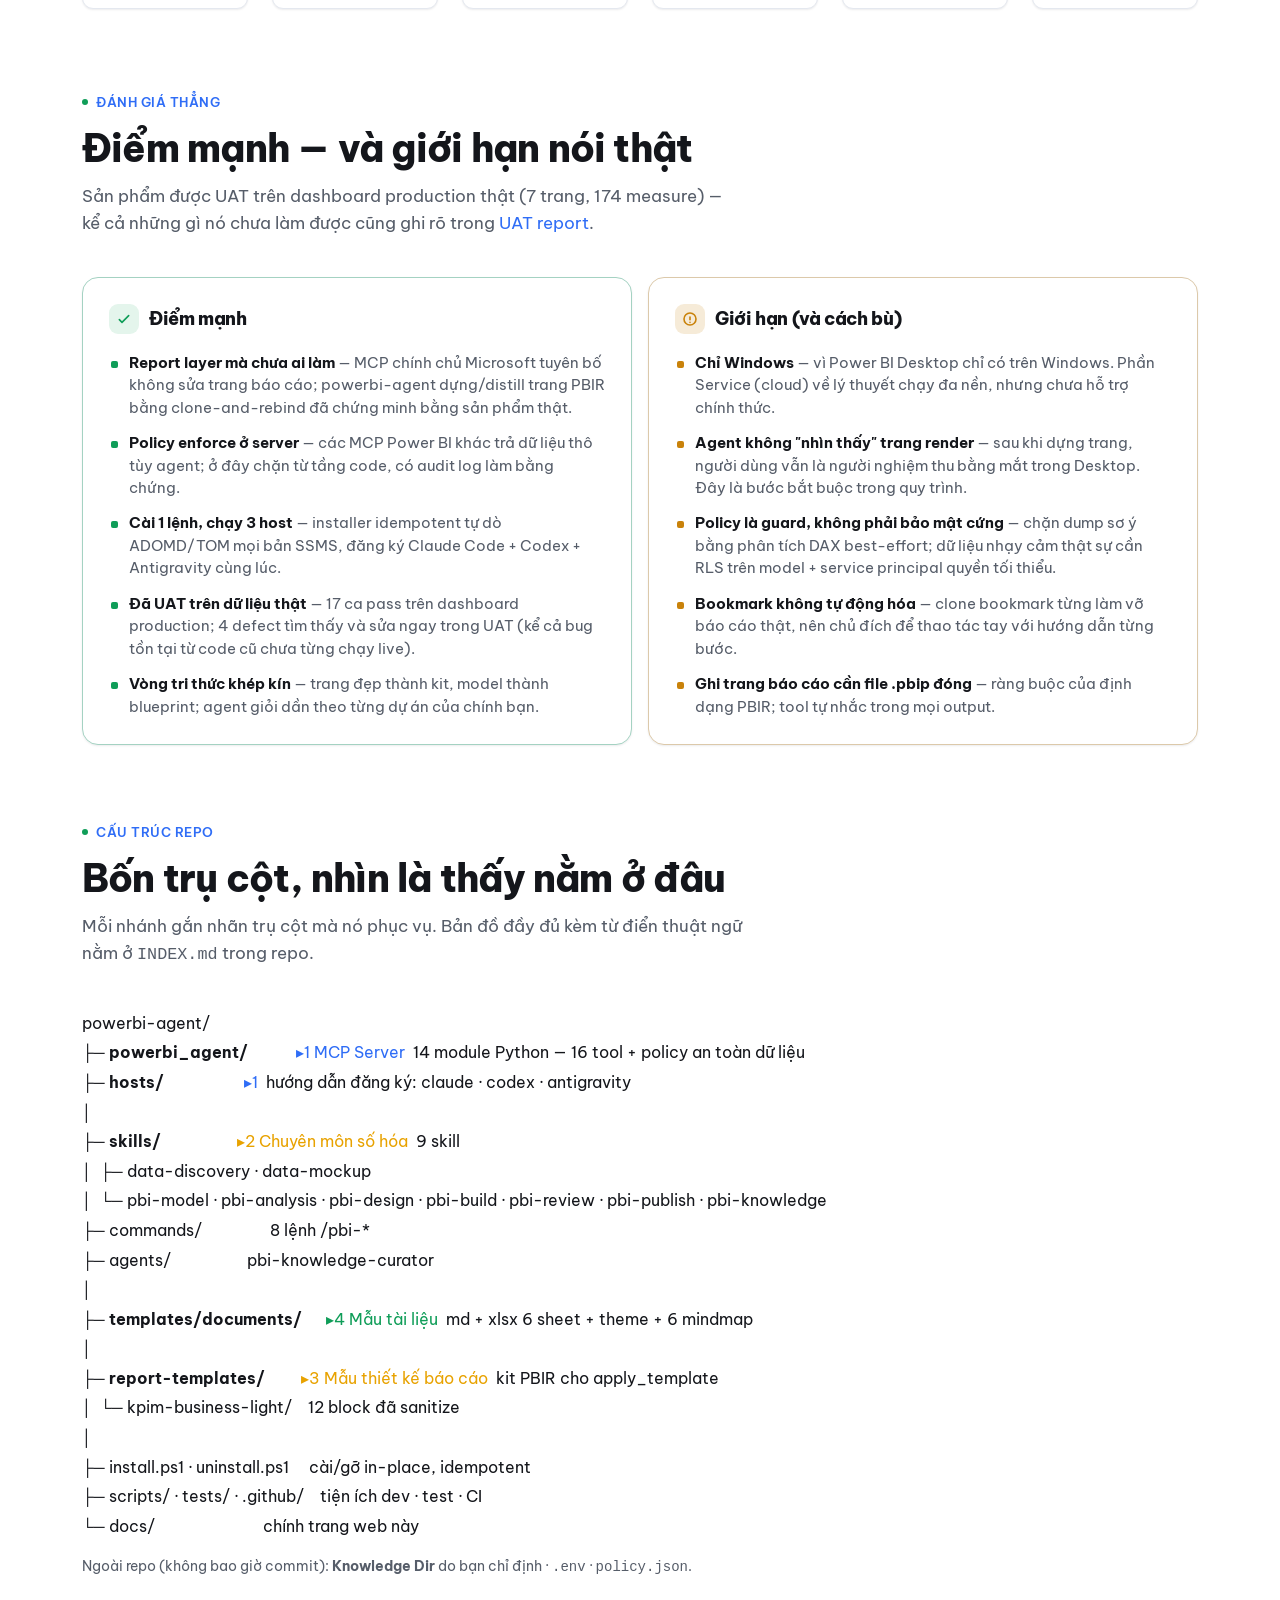
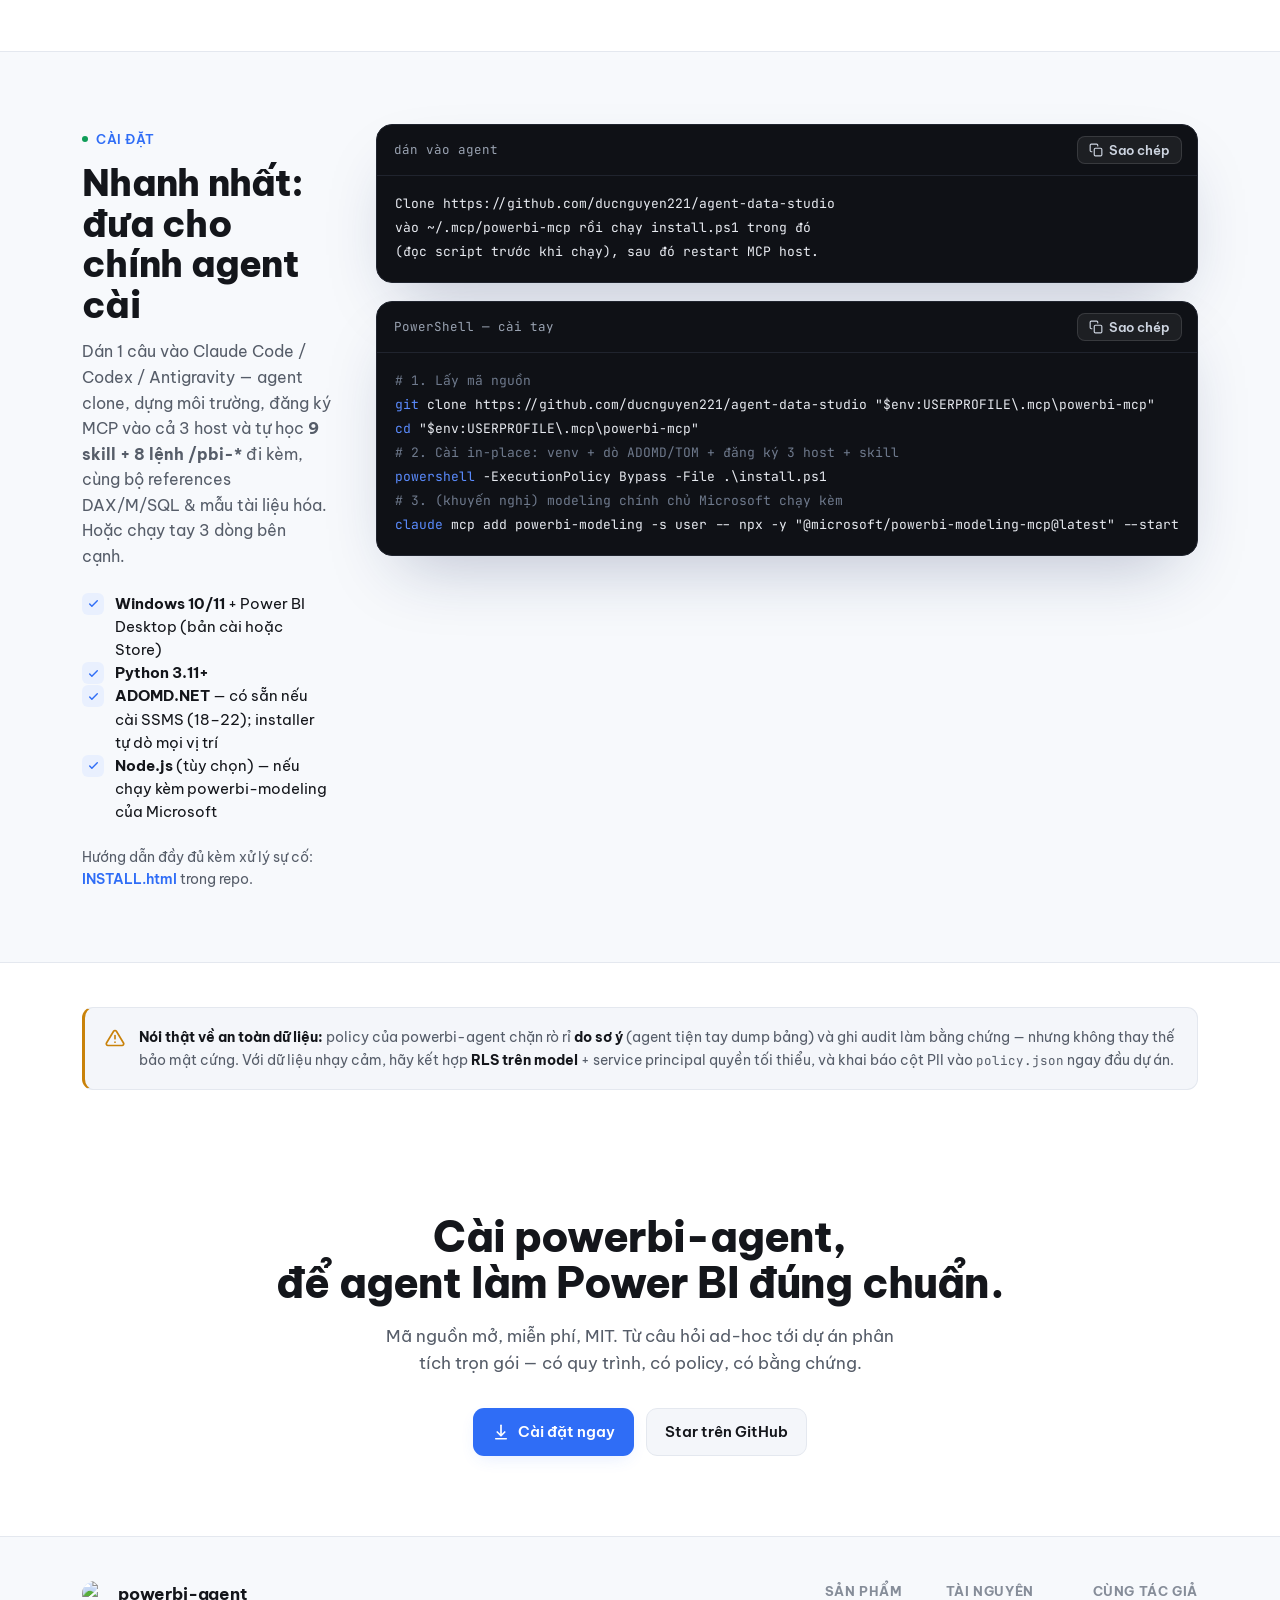
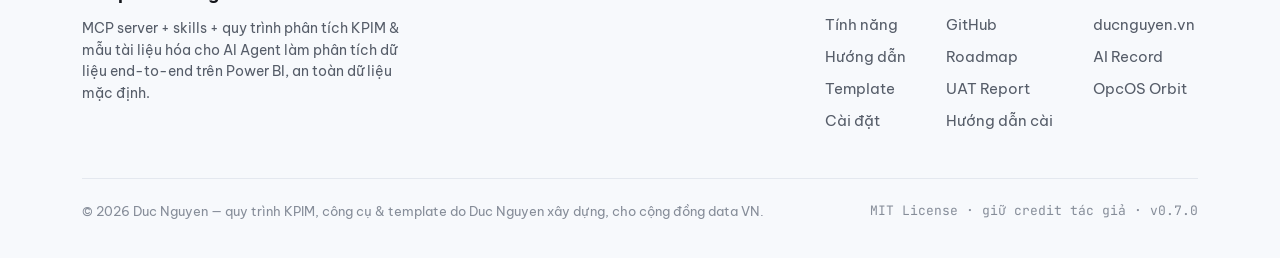
==== commit 2184988f: "chore: rename references to agent-data-studio, sync version 0.7.0, allow .codex-plugin in leak test " ====
--- a/docs/index.html
+++ b/docs/index.html
@@ -10,7 +10,7 @@
 <meta property="og:title" content="powerbi-agent · AI Agent × Power BI, data-safe by default">
 <meta property="og:description" content="16 công cụ + quy trình phân tích KPIM + Knowledge OS học theo từng dự án. AI làm Power BI trọn vòng, dữ liệu chi tiết không rời máy bạn. Mã nguồn mở.">
 <meta property="og:type" content="website">
-<meta property="og:url" content="https://ducnguyen.vn/powerbi-agent/">
+<meta property="og:url" content="https://ducnguyen.vn/agent-data-studio/">
 <meta name="twitter:card" content="summary">
 <link rel="icon" href="assets/logo-128.png">
 <link rel="preconnect" href="https://fonts.googleapis.com">
@@ -324,7 +324,7 @@
       <a href="template/"><span data-i18n="vi">Template</span><span data-i18n="en">Templates</span></a>
       <a href="install/"><span data-i18n="vi">Cài đặt</span><span data-i18n="en">Install</span></a>
     </nav>
-    <a class="btn btn-ghost btn-sm gh" href="https://github.com/ducnguyen221/powerbi-agent" target="_blank" rel="noopener">
+    <a class="btn btn-ghost btn-sm gh" href="https://github.com/ducnguyen221/agent-data-studio" target="_blank" rel="noopener">
       <svg viewBox="0 0 24 24" fill="currentColor" aria-hidden="true"><path d="M12 2C6.48 2 2 6.58 2 12.25c0 4.53 2.87 8.37 6.84 9.73.5.09.68-.22.68-.49 0-.24-.01-.87-.01-1.71-2.78.62-3.37-1.37-3.37-1.37-.45-1.18-1.11-1.49-1.11-1.49-.91-.64.07-.62.07-.62 1 .07 1.53 1.06 1.53 1.06.89 1.56 2.34 1.11 2.91.85.09-.66.35-1.11.63-1.36-2.22-.26-4.55-1.14-4.55-5.07 0-1.12.39-2.03 1.03-2.75-.1-.26-.45-1.3.1-2.71 0 0 .84-.28 2.75 1.05a9.4 9.4 0 0 1 2.5-.34c.85 0 1.71.12 2.5.34 1.91-1.33 2.75-1.05 2.75-1.05.55 1.41.2 2.45.1 2.71.64.72 1.03 1.63 1.03 2.75 0 3.94-2.34 4.81-4.57 5.06.36.32.68.94.68 1.9 0 1.37-.01 2.48-.01 2.82 0 .27.18.59.69.49A10.02 10.02 0 0 0 22 12.25C22 6.58 17.52 2 12 2Z"/></svg>
       GitHub
     </a>
@@ -356,7 +356,7 @@
           <svg viewBox="0 0 24 24" fill="none" stroke="currentColor" stroke-width="2.2" stroke-linecap="round" stroke-linejoin="round"><path d="M12 3v13"/><path d="m7 12 5 5 5-5"/><path d="M5 21h14"/></svg>
           <span data-i18n="vi">Cài đặt</span><span data-i18n="en">Install</span>
         </a>
-        <a class="btn btn-ghost" href="https://github.com/ducnguyen221/powerbi-agent" target="_blank" rel="noopener">
+        <a class="btn btn-ghost" href="https://github.com/ducnguyen221/agent-data-studio" target="_blank" rel="noopener">
           <svg viewBox="0 0 24 24" fill="currentColor" aria-hidden="true"><path d="M12 2C6.48 2 2 6.58 2 12.25c0 4.53 2.87 8.37 6.84 9.73.5.09.68-.22.68-.49 0-.24-.01-.87-.01-1.71-2.78.62-3.37-1.37-3.37-1.37-.45-1.18-1.11-1.49-1.11-1.49-.91-.64.07-.62.07-.62 1 .07 1.53 1.06 1.53 1.06.89 1.56 2.34 1.11 2.91.85.09-.66.35-1.11.63-1.36-2.22-.26-4.55-1.14-4.55-5.07 0-1.12.39-2.03 1.03-2.75-.1-.26-.45-1.3.1-2.71 0 0 .84-.28 2.75 1.05a9.4 9.4 0 0 1 2.5-.34c.85 0 1.71.12 2.5.34 1.91-1.33 2.75-1.05 2.75-1.05.55 1.41.2 2.45.1 2.71.64.72 1.03 1.63 1.03 2.75 0 3.94-2.34 4.81-4.57 5.06.36.32.68.94.68 1.9 0 1.37-.01 2.48-.01 2.82 0 .27.18.59.69.49A10.02 10.02 0 0 0 22 12.25C22 6.58 17.52 2 12 2Z"/></svg>
           <span data-i18n="vi">Xem trên GitHub</span><span data-i18n="en">View on GitHub</span>
         </a>
@@ -519,7 +519,7 @@
     <div class="sec-head reveal">
       <span class="eyebrow"><span class="dot"></span><span data-i18n="vi">Đánh giá thẳng</span><span data-i18n="en">Straight talk</span></span>
       <h2><span data-i18n="vi">Điểm mạnh — và giới hạn nói thật</span><span data-i18n="en">Strengths — and honest limits</span></h2>
-      <p>Sản phẩm được UAT trên dashboard production thật (7 trang, 174 measure) — kể cả những gì nó chưa làm được cũng ghi rõ trong <a href="https://github.com/ducnguyen221/powerbi-agent/blob/main/docs/UAT-REPORT.md" style="color:var(--accent)">UAT report</a>.</p>
+      <p>Sản phẩm được UAT trên dashboard production thật (7 trang, 174 measure) — kể cả những gì nó chưa làm được cũng ghi rõ trong <a href="https://github.com/ducnguyen221/agent-data-studio/blob/main/docs/UAT-REPORT.md" style="color:var(--accent)">UAT report</a>.</p>
     </div>
     <div class="sw-grid">
       <div class="sw plus reveal">
@@ -595,7 +595,7 @@
           <li><span class="ic"><svg viewBox="0 0 24 24" fill="none" stroke="currentColor" stroke-width="2.6" stroke-linecap="round" stroke-linejoin="round"><path d="M5 13l4 4L19 7"/></svg></span><span><b>Node.js</b> (tùy chọn) — nếu chạy kèm powerbi-modeling của Microsoft</span></li>
         </ul>
       </div>
-      <p style="margin-top:22px;font-size:14px">Hướng dẫn đầy đủ kèm xử lý sự cố: <a href="https://ducnguyen.vn/powerbi-agent/INSTALL.html" style="color:var(--accent);font-weight:600">INSTALL.html</a> trong repo.</p>
+      <p style="margin-top:22px;font-size:14px">Hướng dẫn đầy đủ kèm xử lý sự cố: <a href="https://ducnguyen.vn/agent-data-studio/INSTALL.html" style="color:var(--accent);font-weight:600">INSTALL.html</a> trong repo.</p>
     </div>
     <div class="reveal">
       <div class="code-card">
@@ -603,7 +603,7 @@
           <span class="fn">dán vào agent</span>
           <button class="copy-btn" id="copyBtnAgent"><svg viewBox="0 0 24 24" fill="none" stroke="currentColor" stroke-width="2" stroke-linecap="round" stroke-linejoin="round"><rect x="9" y="9" width="13" height="13" rx="2"/><path d="M5 15H4a2 2 0 0 1-2-2V4a2 2 0 0 1 2-2h9a2 2 0 0 1 2 2v1"/></svg><span class="lbl">Sao chép</span></button>
         </div>
-        <div class="code-scroll"><pre><code>Clone https://github.com/ducnguyen221/powerbi-agent
+        <div class="code-scroll"><pre><code>Clone https://github.com/ducnguyen221/agent-data-studio
 vào ~/.mcp/powerbi-mcp rồi chạy install.ps1 trong đó
 (đọc script trước khi chạy), sau đó restart MCP host.</code></pre></div>
       </div>
@@ -613,7 +613,7 @@
           <button class="copy-btn" id="copyBtnManual"><svg viewBox="0 0 24 24" fill="none" stroke="currentColor" stroke-width="2" stroke-linecap="round" stroke-linejoin="round"><rect x="9" y="9" width="13" height="13" rx="2"/><path d="M5 15H4a2 2 0 0 1-2-2V4a2 2 0 0 1 2-2h9a2 2 0 0 1 2 2v1"/></svg><span class="lbl">Sao chép</span></button>
         </div>
         <div class="code-scroll"><pre><code><span class="cm"># 1. Lấy mã nguồn</span>
-<span class="pr">git</span> clone https://github.com/ducnguyen221/powerbi-agent "$env:USERPROFILE\.mcp\powerbi-mcp"
+<span class="pr">git</span> clone https://github.com/ducnguyen221/agent-data-studio "$env:USERPROFILE\.mcp\powerbi-mcp"
 <span class="pr">cd</span> "$env:USERPROFILE\.mcp\powerbi-mcp"
 <span class="cm"># 2. Cài in-place: venv + dò ADOMD/TOM + đăng ký 3 host + skill</span>
 <span class="pr">powershell</span> -ExecutionPolicy Bypass -File .\install.ps1
@@ -644,7 +644,7 @@
         <svg viewBox="0 0 24 24" fill="none" stroke="currentColor" stroke-width="2.2" stroke-linecap="round" stroke-linejoin="round"><path d="M12 3v13"/><path d="m7 12 5 5 5-5"/><path d="M5 21h14"/></svg>
         Cài đặt ngay
       </a>
-      <a class="btn btn-ghost" href="https://github.com/ducnguyen221/powerbi-agent" target="_blank" rel="noopener">Star trên GitHub</a>
+      <a class="btn btn-ghost" href="https://github.com/ducnguyen221/agent-data-studio" target="_blank" rel="noopener">Star trên GitHub</a>
     </div>
   </div>
 </section>
@@ -672,10 +672,10 @@
         </div>
         <div class="foot-col">
           <b>Tài nguyên</b>
-          <a href="https://github.com/ducnguyen221/powerbi-agent" target="_blank" rel="noopener">GitHub</a>
-          <a href="https://github.com/ducnguyen221/powerbi-agent/blob/main/ROADMAP.md" target="_blank" rel="noopener">Roadmap</a>
-          <a href="https://github.com/ducnguyen221/powerbi-agent/blob/main/docs/UAT-REPORT.md" target="_blank" rel="noopener">UAT Report</a>
-          <a href="https://ducnguyen.vn/powerbi-agent/INSTALL.html" target="_blank" rel="noopener">Hướng dẫn cài</a>
+          <a href="https://github.com/ducnguyen221/agent-data-studio" target="_blank" rel="noopener">GitHub</a>
+          <a href="https://github.com/ducnguyen221/agent-data-studio/blob/main/ROADMAP.md" target="_blank" rel="noopener">Roadmap</a>
+          <a href="https://github.com/ducnguyen221/agent-data-studio/blob/main/docs/UAT-REPORT.md" target="_blank" rel="noopener">UAT Report</a>
+          <a href="https://ducnguyen.vn/agent-data-studio/INSTALL.html" target="_blank" rel="noopener">Hướng dẫn cài</a>
         </div>
         <div class="foot-col">
           <b>Cùng tác giả</b>
@@ -687,7 +687,7 @@
     </div>
     <div class="foot-bottom">
       <span>© 2026 Duc Nguyen — quy trình KPIM, công cụ &amp; template do Duc Nguyen xây dựng, cho cộng đồng data VN.</span>
-      <span class="lic">MIT License · giữ credit tác giả · v0.5</span>
+      <span class="lic">MIT License · giữ credit tác giả · v0.7.0</span>
     </div>
   </div>
 </footer>
@@ -745,9 +745,9 @@
       });
     }
     wire('copyBtnAgent',
-      'Clone https://github.com/ducnguyen221/powerbi-agent vào ~/.mcp/powerbi-mcp rồi chạy install.ps1 trong đó (đọc script trước khi chạy), sau đó restart MCP host.');
+      'Clone https://github.com/ducnguyen221/agent-data-studio vào ~/.mcp/powerbi-mcp rồi chạy install.ps1 trong đó (đọc script trước khi chạy), sau đó restart MCP host.');
     wire('copyBtnManual', [
-      'git clone https://github.com/ducnguyen221/powerbi-agent "$env:USERPROFILE\\.mcp\\powerbi-mcp"',
+      'git clone https://github.com/ducnguyen221/agent-data-studio "$env:USERPROFILE\\.mcp\\powerbi-mcp"',
       'cd "$env:USERPROFILE\\.mcp\\powerbi-mcp"',
       'powershell -ExecutionPolicy Bypass -File .\\install.ps1',
       'claude mcp add powerbi-modeling -s user -- npx -y "@microsoft/powerbi-modeling-mcp@latest" --start'
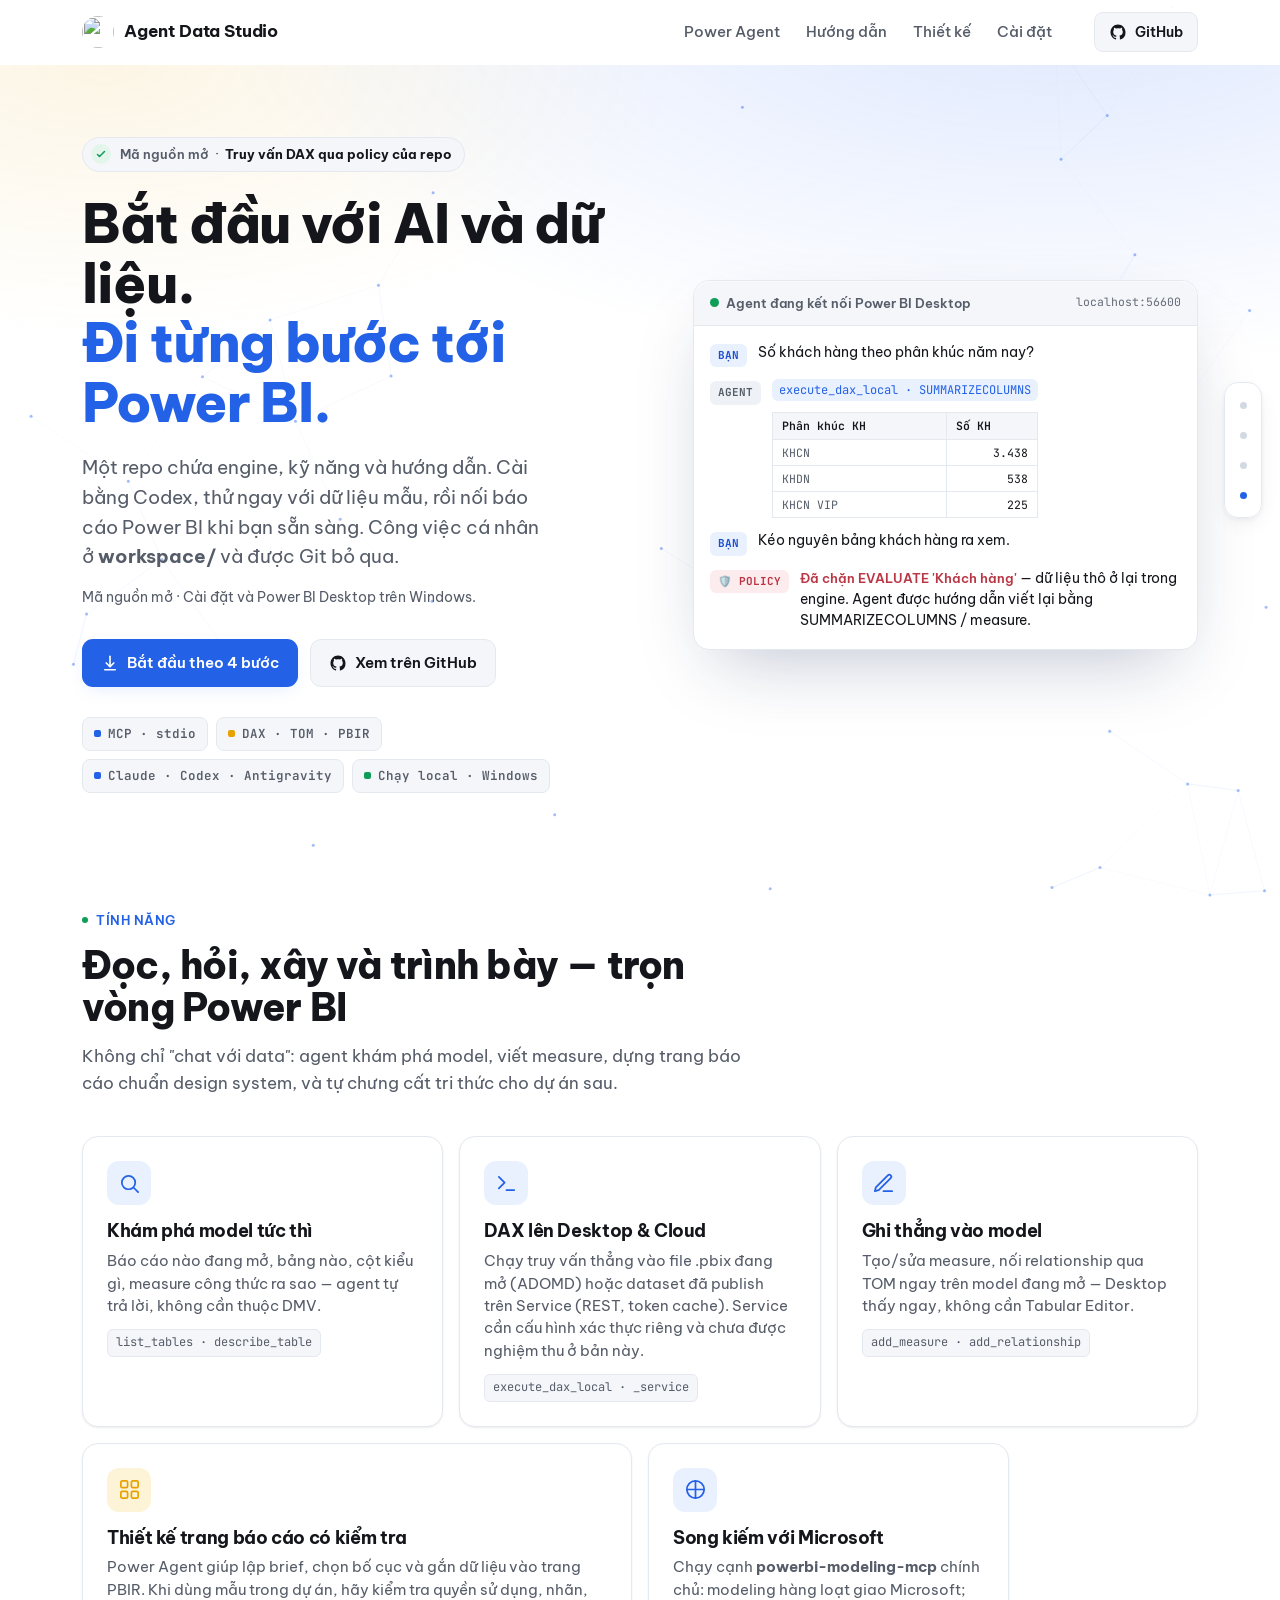
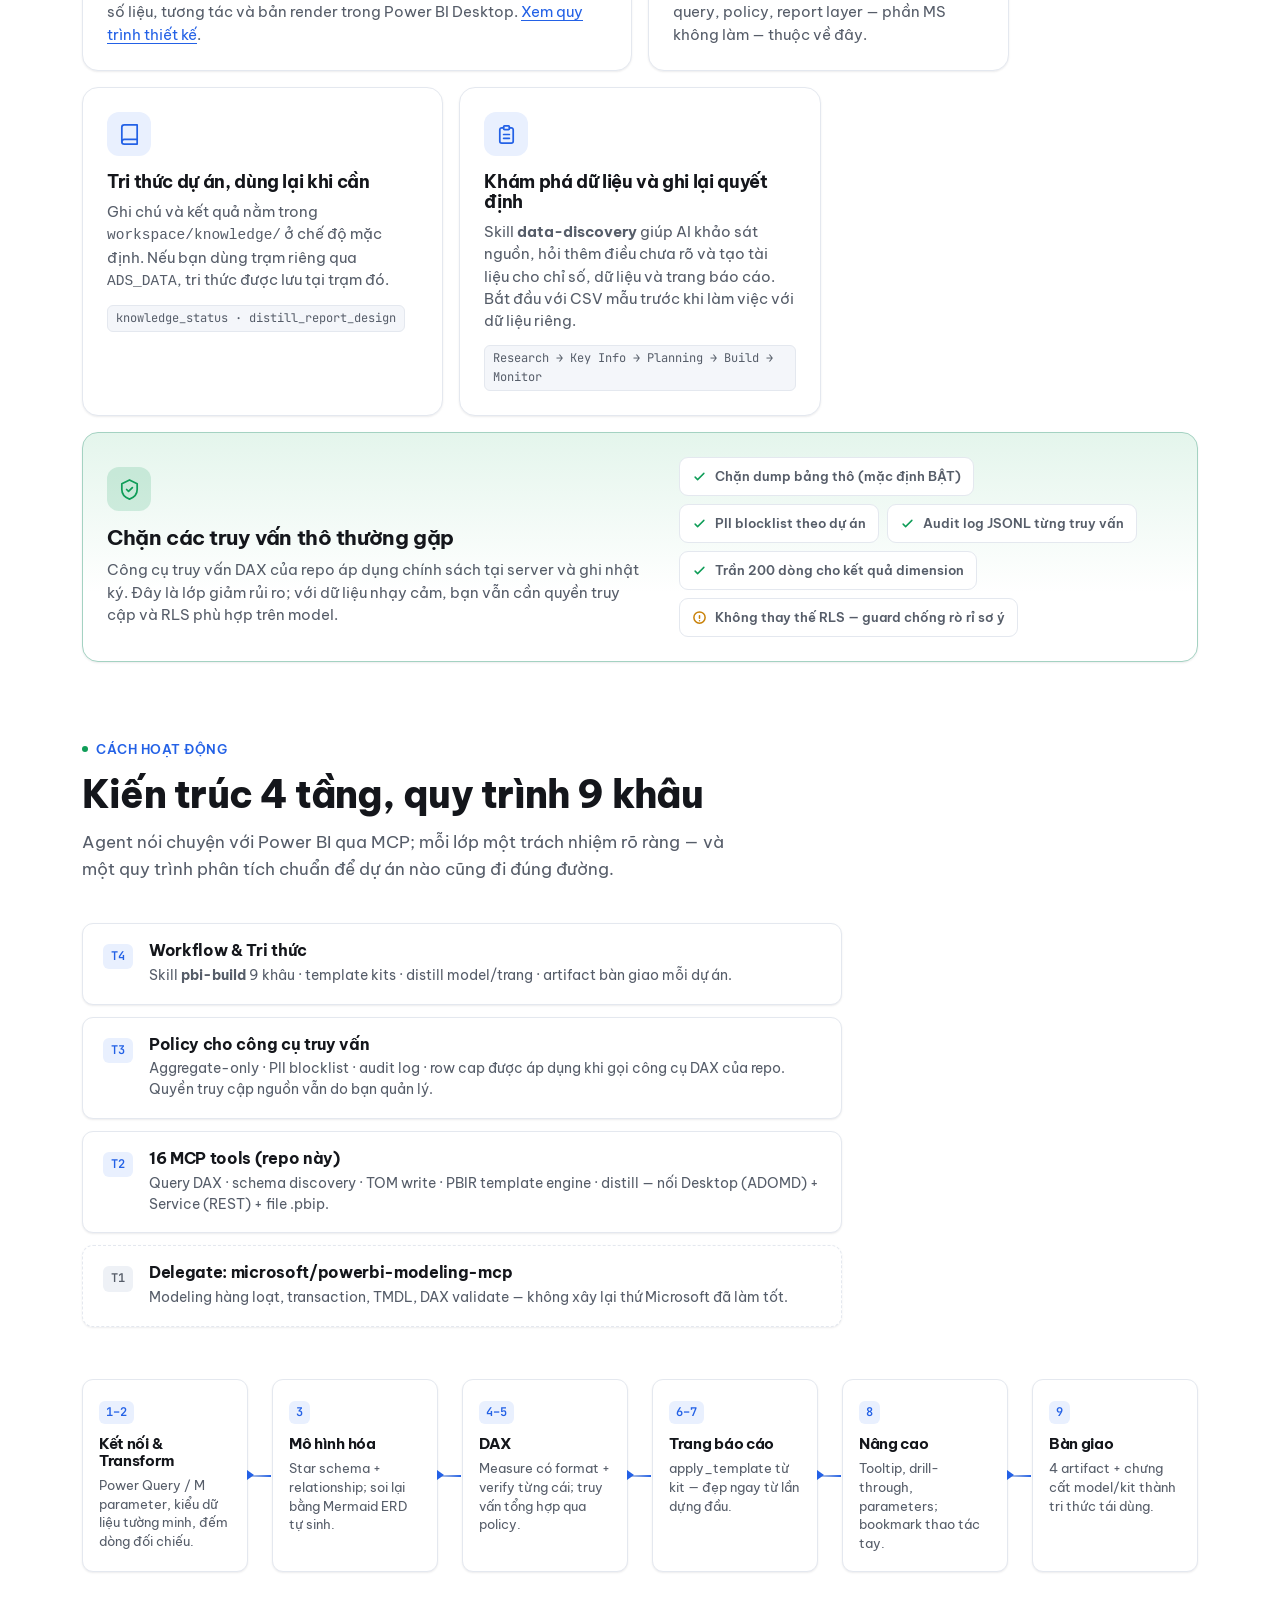
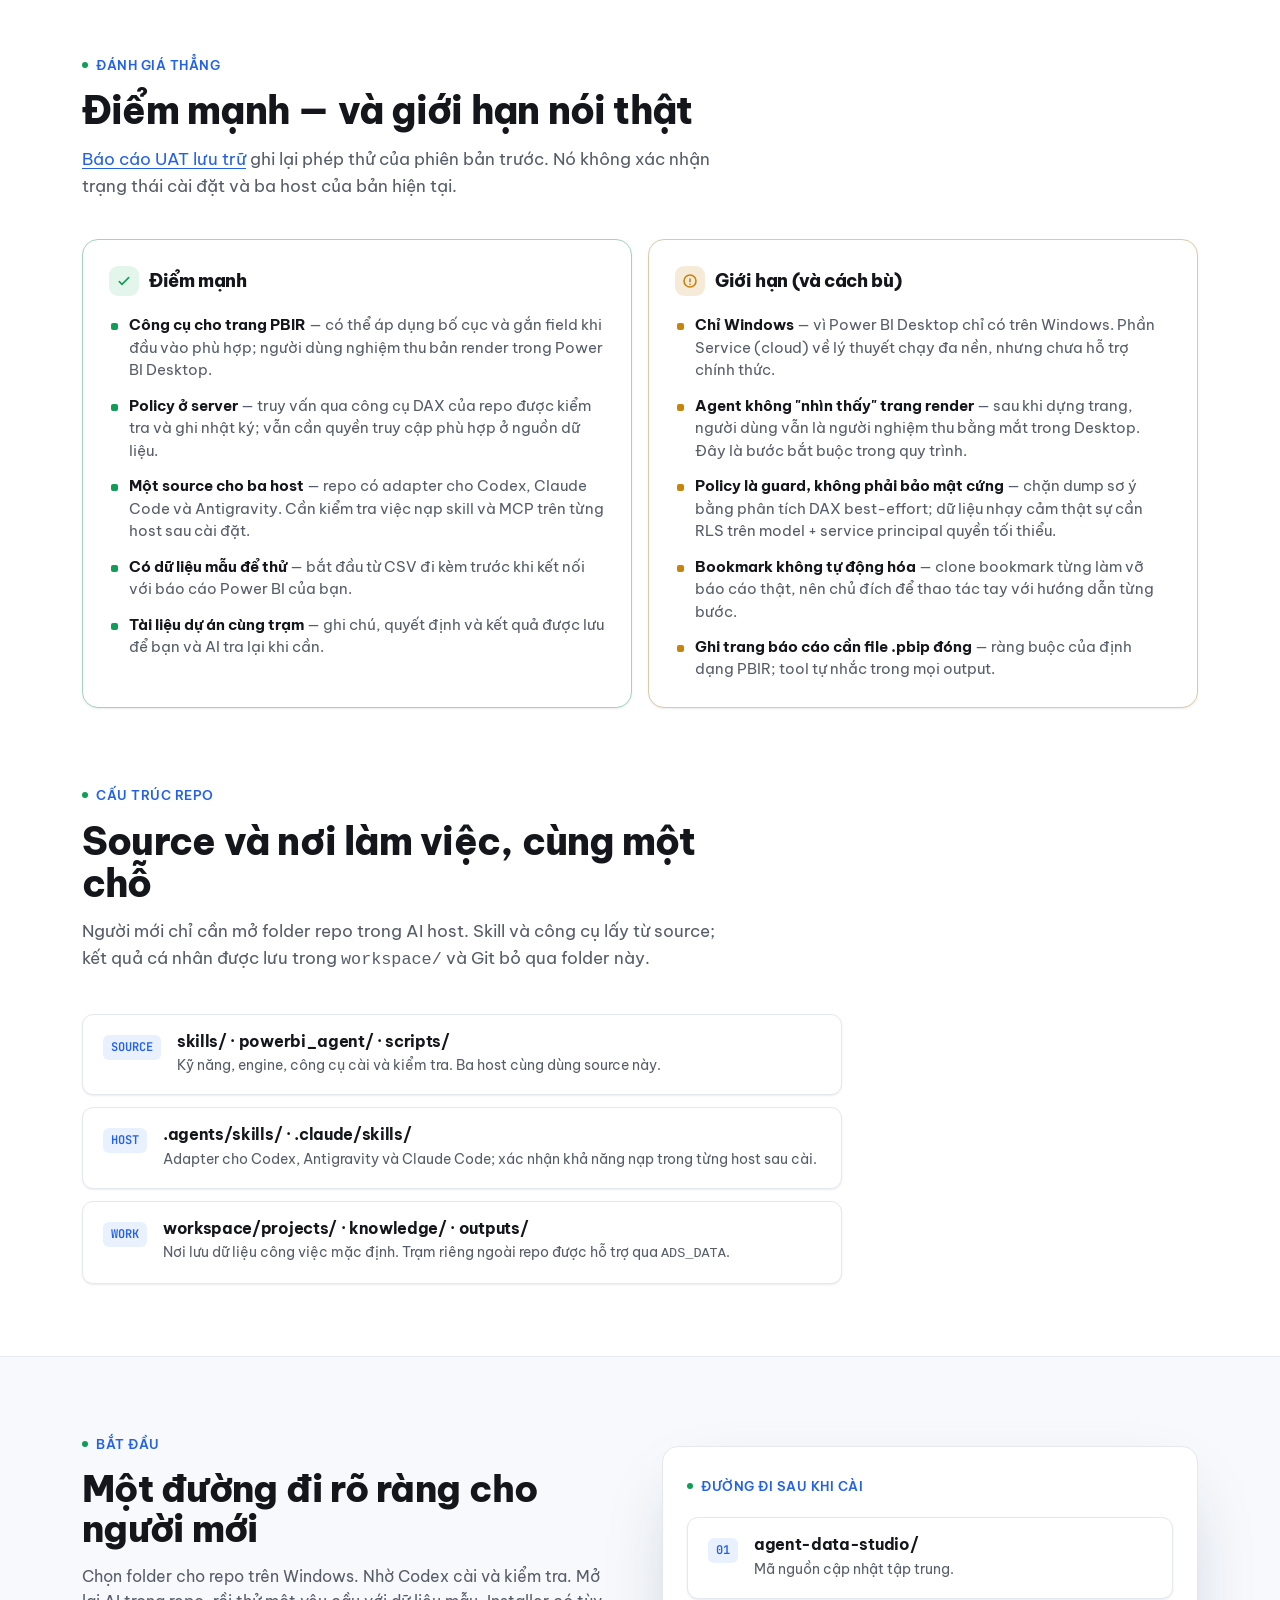
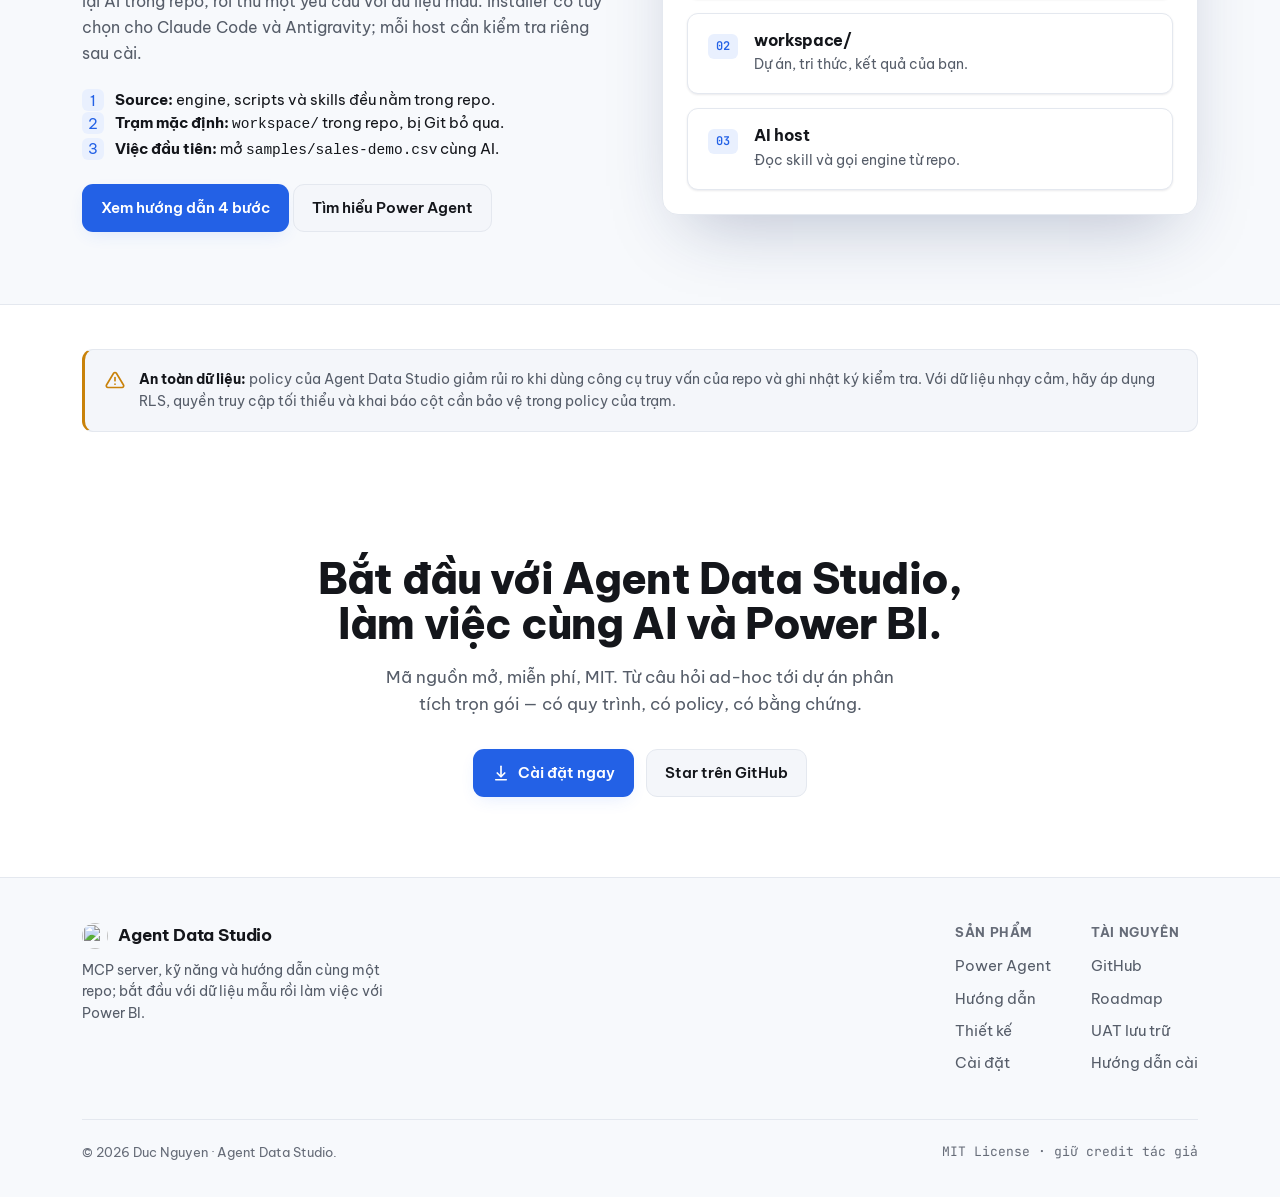
==== commit 6a152ba0: "feat(site): accessible install guide and product site - Stepper install guide (direction B), canonic" ====
--- a/docs/index.html
+++ b/docs/index.html
@@ -3,14 +3,15 @@
 <head>
 <meta charset="utf-8">
 <meta name="viewport" content="width=device-width, initial-scale=1">
-<title>powerbi-agent · AI Agent làm việc trực tiếp với Power BI, an toàn dữ liệu</title>
-<meta name="description" content="powerbi-agent là MCP server mã nguồn mở biến AI Agent (Claude Code, Codex, Antigravity) thành chuyên gia phân tích Power BI: truy vấn DAX với chính sách an toàn dữ liệu enforce ở server, dựng trang báo cáo đẹp theo template, quy trình phân tích end-to-end 9 khâu.">
+<title>Agent Data Studio · Bắt đầu với AI và Power BI</title>
+<meta name="description" content="Agent Data Studio giúp người mới cài AI Agent trong một repo, thử với dữ liệu mẫu và làm việc với Power BI theo từng bước rõ ràng.">
 <meta name="theme-color" content="#2f6df6" media="(prefers-color-scheme: light)">
 <meta name="theme-color" content="#0e0f13" media="(prefers-color-scheme: dark)">
-<meta property="og:title" content="powerbi-agent · AI Agent × Power BI, data-safe by default">
-<meta property="og:description" content="16 công cụ + quy trình phân tích KPIM + Knowledge OS học theo từng dự án. AI làm Power BI trọn vòng, dữ liệu chi tiết không rời máy bạn. Mã nguồn mở.">
+<meta property="og:title" content="Agent Data Studio · AI Agent và Power BI">
+<meta property="og:description" content="Cài trong repo, thử với dữ liệu mẫu, rồi làm việc với Power BI theo từng bước.">
 <meta property="og:type" content="website">
 <meta property="og:url" content="https://ducnguyen.vn/agent-data-studio/">
+<link rel="canonical" href="https://ducnguyen.vn/agent-data-studio/">
 <meta name="twitter:card" content="summary">
 <link rel="icon" href="assets/logo-128.png">
 <link rel="preconnect" href="https://fonts.googleapis.com">
@@ -19,10 +20,10 @@
 <style>
   :root{
     --bg:#ffffff; --bg-tint:#f7f9fc; --surface:#ffffff; --surface-2:#f4f6fa; --surface-3:#eef1f6;
-    --border:#e4e8ef; --border-strong:#d3d9e3; --text:#14161b; --muted:#565d69; --faint:#868d99;
-    --accent:#2f6df6; --accent-ink:#1b4fd0; --accent-weak:#e9f0fe; --accent-glow:rgba(47,109,246,.16);
+    --border:#e4e8ef; --border-strong:#d3d9e3; --text:#14161b; --muted:#565d69; --faint:#666c78;
+    --accent:#2361e6; --accent-ink:#1b4fd0; --accent-weak:#e9f0fe; --accent-glow:rgba(47,109,246,.16);
     --gold:#e8a200; --gold-weak:#fdf3d7;
-    --ok:#0f9d58; --ok-weak:#e4f5ec; --warn:#c9820a; --danger:#d64554; --danger-weak:#fdecee;
+    --ok:#0f9d58; --ok-weak:#e4f5ec; --warn:#c9820a; --danger:#bb3645; --danger-weak:#fdecee;
     --code-bg:#0f1116; --code-text:#e8ebf1; --code-border:#20242e;
     --radius:16px; --radius-sm:11px;
     --shadow-sm:0 1px 2px rgba(16,24,40,.05), 0 1px 3px rgba(16,24,40,.04);
@@ -35,7 +36,7 @@
   @media (prefers-color-scheme:dark){
     :root{
       --bg:#0e0f13; --bg-tint:#111318; --surface:#16181d; --surface-2:#1b1e24; --surface-3:#22262e;
-      --border:#282c34; --border-strong:#343a44; --text:#e9ebef; --muted:#a4abb6; --faint:#727984;
+      --border:#282c34; --border-strong:#343a44; --text:#e9ebef; --muted:#a4abb6; --faint:#8d949f;
       --accent:#5b8cff; --accent-ink:#8fb0ff; --accent-weak:#182338; --accent-glow:rgba(91,140,255,.20);
       --gold:#f2c811; --gold-weak:#2b2410;
       --ok:#3ec38a; --ok-weak:#12271d; --warn:#e0a032; --danger:#ef6d79; --danger-weak:#2c161a;
@@ -80,6 +81,10 @@
   .btn:active{transform:translateY(1px)}
   .btn-primary{background:var(--accent);color:#fff;box-shadow:0 6px 18px -6px var(--accent-glow)}
   .btn-primary:hover{background:var(--accent-ink);box-shadow:0 10px 24px -8px var(--accent-glow)}
+  /* AA: chữ trắng trên accent tối-mode (#5b8cff) chỉ đạt 3.16:1 → nền nút đậm hơn */
+  @media (prefers-color-scheme:dark){.btn-primary{background:#2361e6}.btn-primary:hover{background:#1b4fd0}}
+  /* AA 1.4.1: link nằm trong đoạn văn không được chỉ phân biệt bằng màu */
+  main p a:not(.btn){text-decoration:underline;text-underline-offset:3px}
   .btn-ghost{background:var(--surface-2);color:var(--text);border-color:var(--border)}
   .btn-ghost:hover{background:var(--surface-3);border-color:var(--border-strong)}
   .btn-sm{padding:8px 14px;font-size:14px;border-radius:9px}
@@ -286,8 +291,8 @@
   .quicknav a:hover{color:var(--text);background:var(--surface-2)}
   .quicknav a.on{color:var(--accent)}
   .quicknav a.on .qdot{background:var(--accent)}
-  @media (max-width:1240px){.quicknav .qlabel{display:none}.quicknav{padding:10px 6px}}
-  @media (max-width:760px){.quicknav{display:none}}
+  @media (max-width:1520px){.quicknav .qlabel{position:absolute;width:1px;height:1px;overflow:hidden;clip-path:inset(50%);white-space:nowrap}.quicknav{padding:10px 6px}.quicknav a{min-width:24px;min-height:24px;justify-content:center}}
+  @media (max-width:1259px){.quicknav{display:none}}
   @media (prefers-reduced-motion:no-preference){
     .reveal{opacity:0;transform:translateY(20px);transition:opacity .6s cubic-bezier(.16,1,.3,1),transform .6s cubic-bezier(.16,1,.3,1)}
     .reveal.in{opacity:1;transform:none}
@@ -315,13 +320,13 @@
 <header class="site" id="siteHeader">
   <div class="wrap nav">
     <a class="brand" href="#top">
-      <img src="assets/logo-128.png" alt="powerbi-agent" style="width:32px;height:32px;border-radius:50%">
-      powerbi-agent
+      <img src="assets/logo-128.png" alt="" style="width:32px;height:32px;border-radius:50%">
+      Agent Data Studio
     </a>
     <nav class="nav-links">
-      <a href="feature/"><span data-i18n="vi">Tính năng</span><span data-i18n="en">Features</span></a>
+      <a href="feature/"><span data-i18n="vi">Power Agent</span><span data-i18n="en">Power Agent</span></a>
       <a href="instruction/"><span data-i18n="vi">Hướng dẫn</span><span data-i18n="en">Guide</span></a>
-      <a href="template/"><span data-i18n="vi">Template</span><span data-i18n="en">Templates</span></a>
+      <a href="template/"><span data-i18n="vi">Thiết kế</span><span data-i18n="en">Design</span></a>
       <a href="install/"><span data-i18n="vi">Cài đặt</span><span data-i18n="en">Install</span></a>
     </nav>
     <a class="btn btn-ghost btn-sm gh" href="https://github.com/ducnguyen221/agent-data-studio" target="_blank" rel="noopener">
@@ -346,15 +351,15 @@
     <div class="hero-copy">
       <span class="hero-badge">
         <span class="tick"><svg viewBox="0 0 24 24" fill="none" stroke="currentColor" stroke-width="3" stroke-linecap="round" stroke-linejoin="round"><path d="M5 13l4 4L19 7"/></svg></span>
-        <span data-i18n="vi">Mã nguồn mở &nbsp;·&nbsp; <b>An toàn dữ liệu enforce ở server</b></span><span data-i18n="en">Open source &nbsp;·&nbsp; <b>Data safety enforced server-side</b></span>
+        <span data-i18n="vi">Mã nguồn mở &nbsp;·&nbsp; <b>Truy vấn DAX qua policy của repo</b></span><span data-i18n="en">Open source &nbsp;·&nbsp; <b>DAX queries checked by repo policy</b></span>
       </span>
-      <h1><span data-i18n="vi">Biến AI Agent thành<br><span class="hl">chuyên gia Power BI</span>, ngay trên máy bạn.</span><span data-i18n="en">Turn your AI Agent into<br><span class="hl">a Power BI expert</span>, right on your machine.</span></h1>
-      <p class="lead"><span data-i18n="vi">Nói việc cần làm bằng ngôn ngữ tự nhiên — AI khảo sát theo <b>quy trình phân tích KPIM</b>, dựng mô hình, viết công thức, tạo trang báo cáo đẹp theo template, và <b>học từ mỗi dự án</b>. Dữ liệu chi tiết không rời Power BI.</span><span data-i18n="en">Say what you need in plain language — the AI surveys with the <b>KPIM process</b>, builds the model, writes measures, creates polished report pages from templates, and <b>learns from every project</b>. Detailed data never leaves Power BI.</span></p>
-      <p style="margin-top:14px;font-size:14px;color:var(--muted)"><span data-i18n="vi">🏛️ Xây bởi <a href="https://kpim.vn" target="_blank" rel="noopener" style="color:var(--accent);font-weight:600">KPIM</a> — chia sẻ miễn phí cho cộng đồng &amp; học viên. &nbsp;⚠️ <b>Chỉ chạy Windows.</b></span><span data-i18n="en">🏛️ Built by <a href="https://kpim.vn" target="_blank" rel="noopener" style="color:var(--accent);font-weight:600">KPIM</a> — shared free with the community &amp; students. &nbsp;⚠️ <b>Windows only.</b></span></p>
+      <h1><span data-i18n="vi">Bắt đầu với AI và dữ liệu.<br><span class="hl">Đi từng bước tới Power BI.</span></span><span data-i18n="en">Start with AI and data.<br><span class="hl">Take clear steps to Power BI.</span></span></h1>
+      <p class="lead"><span data-i18n="vi">Một repo chứa engine, kỹ năng và hướng dẫn. Cài bằng Codex, thử ngay với dữ liệu mẫu, rồi nối báo cáo Power BI khi bạn sẵn sàng. Công việc cá nhân ở <b>workspace/</b> và được Git bỏ qua.</span><span data-i18n="en">One repo contains the engine, skills, and guide. Install with Codex, try the sample data, then connect Power BI when ready. Your work stays in the Git-ignored <b>workspace/</b>.</span></p>
+      <p style="margin-top:14px;font-size:14px;color:var(--muted)"><span data-i18n="vi">Mã nguồn mở · Cài đặt và Power BI Desktop trên Windows.</span><span data-i18n="en">Open source · Windows setup and Power BI Desktop.</span></p>
       <div class="hero-cta">
-        <a class="btn btn-primary" href="#cai-dat">
+        <a class="btn btn-primary" href="install/">
           <svg viewBox="0 0 24 24" fill="none" stroke="currentColor" stroke-width="2.2" stroke-linecap="round" stroke-linejoin="round"><path d="M12 3v13"/><path d="m7 12 5 5 5-5"/><path d="M5 21h14"/></svg>
-          <span data-i18n="vi">Cài đặt</span><span data-i18n="en">Install</span>
+          <span data-i18n="vi">Bắt đầu theo 4 bước</span><span data-i18n="en">Start in 4 steps</span>
         </a>
         <a class="btn btn-ghost" href="https://github.com/ducnguyen221/agent-data-studio" target="_blank" rel="noopener">
           <svg viewBox="0 0 24 24" fill="currentColor" aria-hidden="true"><path d="M12 2C6.48 2 2 6.58 2 12.25c0 4.53 2.87 8.37 6.84 9.73.5.09.68-.22.68-.49 0-.24-.01-.87-.01-1.71-2.78.62-3.37-1.37-3.37-1.37-.45-1.18-1.11-1.49-1.11-1.49-.91-.64.07-.62.07-.62 1 .07 1.53 1.06 1.53 1.06.89 1.56 2.34 1.11 2.91.85.09-.66.35-1.11.63-1.36-2.22-.26-4.55-1.14-4.55-5.07 0-1.12.39-2.03 1.03-2.75-.1-.26-.45-1.3.1-2.71 0 0 .84-.28 2.75 1.05a9.4 9.4 0 0 1 2.5-.34c.85 0 1.71.12 2.5.34 1.91-1.33 2.75-1.05 2.75-1.05.55 1.41.2 2.45.1 2.71.64.72 1.03 1.63 1.03 2.75 0 3.94-2.34 4.81-4.57 5.06.36.32.68.94.68 1.9 0 1.37-.01 2.48-.01 2.82 0 .27.18.59.69.49A10.02 10.02 0 0 0 22 12.25C22 6.58 17.52 2 12 2Z"/></svg>
@@ -423,7 +428,7 @@
       <div class="feat reveal">
         <div class="ficon"><svg viewBox="0 0 24 24" fill="none" stroke="currentColor" stroke-width="1.8" stroke-linecap="round" stroke-linejoin="round"><path d="M4 17l6-6-6-6"/><path d="M12 19h8"/></svg></div>
         <h3>DAX lên Desktop &amp; Cloud</h3>
-        <p>Chạy truy vấn thẳng vào file .pbix đang mở (ADOMD) hoặc dataset đã publish trên Service (REST, token cache).</p>
+        <p>Chạy truy vấn thẳng vào file .pbix đang mở (ADOMD) hoặc dataset đã publish trên Service (REST, token cache). Service cần cấu hình xác thực riêng và chưa được nghiệm thu ở bản này.</p>
         <span class="kbd">execute_dax_local · _service</span>
       </div>
       <div class="feat reveal">
@@ -434,8 +439,8 @@
       </div>
       <div class="feat wide reveal">
         <div class="ficon gold"><svg viewBox="0 0 24 24" fill="none" stroke="currentColor" stroke-width="1.8" stroke-linecap="round" stroke-linejoin="round"><rect x="3" y="3" width="7" height="7" rx="1.5"/><rect x="14" y="3" width="7" height="7" rx="1.5"/><rect x="3" y="14" width="7" height="7" rx="1.5"/><rect x="14" y="14" width="7" height="7" rx="1.5"/></svg></div>
-        <h3>Template kit — trang báo cáo đẹp, tái tạo được</h3>
-        <p>Bài học đắt giá: layout agent tự dựng luôn xấu; <b>clone trang đã chứng minh rồi đổi binding thì đẹp</b>. <code style="font-family:var(--mono);font-size:13px">apply_template</code> biến luật đó thành code — style giữ nguyên 100%, chỉ đổi field. Trang nào bạn ưng → <code style="font-family:var(--mono);font-size:13px">distill_template</code> đóng thành kit, dự án sau tái tạo đúng chuẩn đó. Kèm sẵn kit <b>kpim-business-light</b> (card KPI, combo chart, pivot, slicer, map).</p>
+        <h3>Thiết kế trang báo cáo có kiểm tra</h3>
+        <p>Power Agent giúp lập brief, chọn bố cục và gắn dữ liệu vào trang PBIR. Khi dùng mẫu trong dự án, hãy kiểm tra quyền sử dụng, nhãn, số liệu, tương tác và bản render trong Power BI Desktop. <a href="template/" style="color:var(--accent)">Xem quy trình thiết kế</a>.</p>
       </div>
       <div class="feat reveal">
         <div class="ficon"><svg viewBox="0 0 24 24" fill="none" stroke="currentColor" stroke-width="1.8" stroke-linecap="round" stroke-linejoin="round"><path d="M12 3v18"/><path d="M3 12h18"/><circle cx="12" cy="12" r="9"/></svg></div>
@@ -444,21 +449,21 @@
       </div>
       <div class="feat reveal">
         <div class="ficon"><svg viewBox="0 0 24 24" fill="none" stroke="currentColor" stroke-width="1.8" stroke-linecap="round" stroke-linejoin="round"><path d="M4 19.5A2.5 2.5 0 0 1 6.5 17H20"/><path d="M6.5 2H20v20H6.5A2.5 2.5 0 0 1 4 19.5v-15A2.5 2.5 0 0 1 6.5 2Z"/></svg></div>
-        <h3>Knowledge OS — AI giỏi dần <span style="font-size:11px;font-weight:700;color:var(--gold);vertical-align:top">MỚI</span></h3>
-        <p>Mỗi dự án khép lại, AI tự rút bài học vào "bộ nhớ" riêng của bạn (ngoài repo) — dự án sau nó đọc kinh nghiệm cũ trước khi bắt tay. 8 lệnh: /pbi-help · setup · new · scan · kit · done · pack · recall.</p>
+        <h3>Tri thức dự án, dùng lại khi cần</h3>
+        <p>Ghi chú và kết quả nằm trong <code class="inline">workspace/knowledge/</code> ở chế độ mặc định. Nếu bạn dùng trạm riêng qua <code class="inline">ADS_DATA</code>, tri thức được lưu tại trạm đó.</p>
         <span class="kbd">knowledge_status · distill_report_design</span>
       </div>
       <div class="feat reveal">
         <div class="ficon"><svg viewBox="0 0 24 24" fill="none" stroke="currentColor" stroke-width="1.8" stroke-linecap="round" stroke-linejoin="round"><path d="M9 5H7a2 2 0 0 0-2 2v12a2 2 0 0 0 2 2h10a2 2 0 0 0 2-2V7a2 2 0 0 0-2-2h-2"/><rect x="9" y="3" width="6" height="4" rx="1"/><path d="M9 12h6"/><path d="M9 16h6"/></svg></div>
-        <h3>Quy trình phân tích KPIM + mẫu tài liệu hóa</h3>
-        <p>Skill <b>data-discovery</b>: nhận 1 bộ dữ liệu → tự khảo sát, hỏi ngược người dùng, sinh bộ tài liệu chuẩn hóa (PROJECT, DATA_DICTIONARY, METRICS, DIMENSION, REPORTS, DESIGN + theme, Excel 6 sheet, 6 mindmap) rồi bàn giao pipeline dựng báo cáo.</p>
+        <h3>Khám phá dữ liệu và ghi lại quyết định</h3>
+        <p>Skill <b>data-discovery</b> giúp AI khảo sát nguồn, hỏi thêm điều chưa rõ và tạo tài liệu cho chỉ số, dữ liệu và trang báo cáo. Bắt đầu với CSV mẫu trước khi làm việc với dữ liệu riêng.</p>
         <span class="kbd">Research → Key Info → Planning → Build → Monitor</span>
       </div>
       <div class="feat full reveal">
         <div>
           <div class="ficon"><svg viewBox="0 0 24 24" fill="none" stroke="currentColor" stroke-width="1.8" stroke-linecap="round" stroke-linejoin="round"><path d="M12 2 4 6v6c0 5 3.4 8.4 8 10 4.6-1.6 8-5 8-10V6Z"/><path d="m9 12 2 2 4-4"/></svg></div>
-          <h3>Dữ liệu thô ở lại trong engine</h3>
-          <p>Chính sách an toàn dữ liệu <b>enforce ở tầng server</b> — không phải lời nhắc trong prompt mà agent có thể quên. Mọi truy vấn đi qua cổng kiểm; mọi verdict ghi lại thành bằng chứng kiểm toán.</p>
+          <h3>Chặn các truy vấn thô thường gặp</h3>
+          <p>Công cụ truy vấn DAX của repo áp dụng chính sách tại server và ghi nhật ký. Đây là lớp giảm rủi ro; với dữ liệu nhạy cảm, bạn vẫn cần quyền truy cập và RLS phù hợp trên model.</p>
         </div>
         <div class="privacy-tags">
           <span class="ptag"><svg viewBox="0 0 24 24" fill="none" stroke="currentColor" stroke-width="2.4" stroke-linecap="round" stroke-linejoin="round"><path d="M5 13l4 4L19 7"/></svg>Chặn dump bảng thô (mặc định BẬT)</span>
@@ -488,7 +493,7 @@
       </div>
       <div class="layer">
         <span class="lnum">T3</span>
-        <div><h3>Policy an toàn dữ liệu</h3><p>Aggregate-only · PII blocklist · audit log · row cap — đứng TRƯỚC mọi truy vấn, agent không đi vòng được.</p></div>
+        <div><h3>Policy cho công cụ truy vấn</h3><p>Aggregate-only · PII blocklist · audit log · row cap được áp dụng khi gọi công cụ DAX của repo. Quyền truy cập nguồn vẫn do bạn quản lý.</p></div>
       </div>
       <div class="layer">
         <span class="lnum">T2</span>
@@ -519,17 +524,17 @@
     <div class="sec-head reveal">
       <span class="eyebrow"><span class="dot"></span><span data-i18n="vi">Đánh giá thẳng</span><span data-i18n="en">Straight talk</span></span>
       <h2><span data-i18n="vi">Điểm mạnh — và giới hạn nói thật</span><span data-i18n="en">Strengths — and honest limits</span></h2>
-      <p>Sản phẩm được UAT trên dashboard production thật (7 trang, 174 measure) — kể cả những gì nó chưa làm được cũng ghi rõ trong <a href="https://github.com/ducnguyen221/agent-data-studio/blob/main/docs/UAT-REPORT.md" style="color:var(--accent)">UAT report</a>.</p>
+      <p><a href="https://github.com/ducnguyen221/agent-data-studio/blob/main/docs/UAT-REPORT.md" style="color:var(--accent)">Báo cáo UAT lưu trữ</a> ghi lại phép thử của phiên bản trước. Nó không xác nhận trạng thái cài đặt và ba host của bản hiện tại.</p>
     </div>
     <div class="sw-grid">
       <div class="sw plus reveal">
         <h3><span class="sic"><svg viewBox="0 0 24 24" fill="none" stroke="currentColor" stroke-width="2.4" stroke-linecap="round" stroke-linejoin="round" width="16" height="16"><path d="M5 13l4 4L19 7"/></svg></span>Điểm mạnh</h3>
         <ul>
-          <li><b>Report layer mà chưa ai làm</b> — MCP chính chủ Microsoft tuyên bố không sửa trang báo cáo; powerbi-agent dựng/distill trang PBIR bằng clone-and-rebind đã chứng minh bằng sản phẩm thật.</li>
-          <li><b>Policy enforce ở server</b> — các MCP Power BI khác trả dữ liệu thô tùy agent; ở đây chặn từ tầng code, có audit log làm bằng chứng.</li>
-          <li><b>Cài 1 lệnh, chạy 3 host</b> — installer idempotent tự dò ADOMD/TOM mọi bản SSMS, đăng ký Claude Code + Codex + Antigravity cùng lúc.</li>
-          <li><b>Đã UAT trên dữ liệu thật</b> — 17 ca pass trên dashboard production; 4 defect tìm thấy và sửa ngay trong UAT (kể cả bug tồn tại từ code cũ chưa từng chạy live).</li>
-          <li><b>Vòng tri thức khép kín</b> — trang đẹp thành kit, model thành blueprint; agent giỏi dần theo từng dự án của chính bạn.</li>
+          <li><b>Công cụ cho trang PBIR</b> — có thể áp dụng bố cục và gắn field khi đầu vào phù hợp; người dùng nghiệm thu bản render trong Power BI Desktop.</li>
+          <li><b>Policy ở server</b> — truy vấn qua công cụ DAX của repo được kiểm tra và ghi nhật ký; vẫn cần quyền truy cập phù hợp ở nguồn dữ liệu.</li>
+          <li><b>Một source cho ba host</b> — repo có adapter cho Codex, Claude Code và Antigravity. Cần kiểm tra việc nạp skill và MCP trên từng host sau cài đặt.</li>
+          <li><b>Có dữ liệu mẫu để thử</b> — bắt đầu từ CSV đi kèm trước khi kết nối với báo cáo Power BI của bạn.</li>
+          <li><b>Tài liệu dự án cùng trạm</b> — ghi chú, quyết định và kết quả được lưu để bạn và AI tra lại khi cần.</li>
         </ul>
       </div>
       <div class="sw minus reveal">
@@ -550,33 +555,15 @@
 <section id="cau-truc" style="padding-top:0">
   <div class="wrap">
     <div class="sec-head reveal">
-      <span class="eyebrow"><span class="dot"></span><span data-i18n="vi">Cấu trúc repo</span><span data-i18n="en">Repo structure</span></span>
-      <h2><span data-i18n="vi">Bốn trụ cột, nhìn là thấy nằm ở đâu</span><span data-i18n="en">Four pillars — you can see where each one lives</span></h2>
-      <p class="lead"><span data-i18n="vi">Mỗi nhánh gắn nhãn trụ cột mà nó phục vụ. Bản đồ đầy đủ kèm từ điển thuật ngữ nằm ở <code class="inline">INDEX.md</code> trong repo.</span><span data-i18n="en">Every branch is tagged with the pillar it serves. The full map plus a glossary lives in <code class="inline">INDEX.md</code> in the repo.</span></p>
-    </div>
-    <div class="note reveal" style="overflow-x:auto">
-      <div class="mono" style="line-height:1.85;white-space:pre">powerbi-agent/
-├─ <b>powerbi_agent/</b>            <span style="color:var(--accent)">▸1 MCP Server</span>  14 module Python — 16 tool + policy an toàn dữ liệu
-├─ <b>hosts/</b>                    <span style="color:var(--accent)">▸1</span>  hướng dẫn đăng ký: claude · codex · antigravity
-│
-├─ <b>skills/</b>                   <span style="color:var(--gold)">▸2 Chuyên môn số hóa</span>  9 skill
-│  ├─ data-discovery · data-mockup
-│  └─ pbi-model · pbi-analysis · pbi-design · pbi-build · pbi-review · pbi-publish · pbi-knowledge
-├─ commands/                 8 lệnh /pbi-*
-├─ agents/                   pbi-knowledge-curator
-│
-├─ <b>templates/documents/</b>      <span style="color:var(--ok)">▸4 Mẫu tài liệu</span>  md + xlsx 6 sheet + theme + 6 mindmap
-│
-├─ <b>report-templates/</b>         <span style="color:var(--gold)">▸3 Mẫu thiết kế báo cáo</span>  kit PBIR cho apply_template
-│  └─ kpim-business-light/    12 block đã sanitize
-│
-├─ install.ps1 · uninstall.ps1     cài/gỡ in-place, idempotent
-├─ scripts/ · tests/ · .github/    tiện ích dev · test · CI
-└─ docs/                           chính trang web này</div>
-    </div>
-    <p style="color:var(--muted);font-size:14px;margin-top:14px">
-      <span data-i18n="vi">Ngoài repo (không bao giờ commit): <b>Knowledge Dir</b> do bạn chỉ định · <code class="inline">.env</code> · <code class="inline">policy.json</code>.</span><span data-i18n="en">Outside the repo (never committed): your <b>Knowledge Dir</b> · <code class="inline">.env</code> · <code class="inline">policy.json</code>.</span>
-    </p>
+      <span class="eyebrow"><span class="dot"></span>Cấu trúc repo</span>
+      <h2>Source và nơi làm việc, cùng một chỗ</h2>
+      <p>Người mới chỉ cần mở folder repo trong AI host. Skill và công cụ lấy từ source; kết quả cá nhân được lưu trong <code class="inline">workspace/</code> và Git bỏ qua folder này.</p>
+    </div>
+    <div class="layers reveal">
+      <div class="layer"><span class="lnum">SOURCE</span><div><h3>skills/ · powerbi_agent/ · scripts/</h3><p>Kỹ năng, engine, công cụ cài và kiểm tra. Ba host cùng dùng source này.</p></div></div>
+      <div class="layer"><span class="lnum">HOST</span><div><h3>.agents/skills/ · .claude/skills/</h3><p>Adapter cho Codex, Antigravity và Claude Code; xác nhận khả năng nạp trong từng host sau cài.</p></div></div>
+      <div class="layer"><span class="lnum">WORK</span><div><h3>workspace/projects/ · knowledge/ · outputs/</h3><p>Nơi lưu dữ liệu công việc mặc định. Trạm riêng ngoài repo được hỗ trợ qua <code class="inline">ADS_DATA</code>.</p></div></div>
+    </div>
   </div>
 </section>
 
@@ -584,41 +571,24 @@
 <section id="cai-dat" class="install">
   <div class="wrap install-grid">
     <div class="install-copy reveal">
-      <span class="eyebrow"><span class="dot"></span>Cài đặt</span>
-      <h2 style="margin-top:14px">Nhanh nhất: đưa cho chính agent cài</h2>
-      <p>Dán 1 câu vào Claude Code / Codex / Antigravity — agent clone, dựng môi trường, đăng ký MCP vào cả 3 host và tự học <b>9 skill + 8 lệnh /pbi-*</b> đi kèm, cùng bộ references DAX/M/SQL &amp; mẫu tài liệu hóa. Hoặc chạy tay 3 dòng bên cạnh.</p>
-      <div class="req">
-        <ul>
-          <li><span class="ic"><svg viewBox="0 0 24 24" fill="none" stroke="currentColor" stroke-width="2.6" stroke-linecap="round" stroke-linejoin="round"><path d="M5 13l4 4L19 7"/></svg></span><span><b>Windows 10/11</b> + Power BI Desktop (bản cài hoặc Store)</span></li>
-          <li><span class="ic"><svg viewBox="0 0 24 24" fill="none" stroke="currentColor" stroke-width="2.6" stroke-linecap="round" stroke-linejoin="round"><path d="M5 13l4 4L19 7"/></svg></span><span><b>Python 3.11+</b></span></li>
-          <li><span class="ic"><svg viewBox="0 0 24 24" fill="none" stroke="currentColor" stroke-width="2.6" stroke-linecap="round" stroke-linejoin="round"><path d="M5 13l4 4L19 7"/></svg></span><span><b>ADOMD.NET</b> — có sẵn nếu cài SSMS (18–22); installer tự dò mọi vị trí</span></li>
-          <li><span class="ic"><svg viewBox="0 0 24 24" fill="none" stroke="currentColor" stroke-width="2.6" stroke-linecap="round" stroke-linejoin="round"><path d="M5 13l4 4L19 7"/></svg></span><span><b>Node.js</b> (tùy chọn) — nếu chạy kèm powerbi-modeling của Microsoft</span></li>
-        </ul>
-      </div>
-      <p style="margin-top:22px;font-size:14px">Hướng dẫn đầy đủ kèm xử lý sự cố: <a href="https://ducnguyen.vn/agent-data-studio/INSTALL.html" style="color:var(--accent);font-weight:600">INSTALL.html</a> trong repo.</p>
-    </div>
-    <div class="reveal">
-      <div class="code-card">
-        <div class="code-top">
-          <span class="fn">dán vào agent</span>
-          <button class="copy-btn" id="copyBtnAgent"><svg viewBox="0 0 24 24" fill="none" stroke="currentColor" stroke-width="2" stroke-linecap="round" stroke-linejoin="round"><rect x="9" y="9" width="13" height="13" rx="2"/><path d="M5 15H4a2 2 0 0 1-2-2V4a2 2 0 0 1 2-2h9a2 2 0 0 1 2 2v1"/></svg><span class="lbl">Sao chép</span></button>
-        </div>
-        <div class="code-scroll"><pre><code>Clone https://github.com/ducnguyen221/agent-data-studio
-vào ~/.mcp/powerbi-mcp rồi chạy install.ps1 trong đó
-(đọc script trước khi chạy), sau đó restart MCP host.</code></pre></div>
-      </div>
-      <div class="code-card">
-        <div class="code-top">
-          <span class="fn">PowerShell — cài tay</span>
-          <button class="copy-btn" id="copyBtnManual"><svg viewBox="0 0 24 24" fill="none" stroke="currentColor" stroke-width="2" stroke-linecap="round" stroke-linejoin="round"><rect x="9" y="9" width="13" height="13" rx="2"/><path d="M5 15H4a2 2 0 0 1-2-2V4a2 2 0 0 1 2-2h9a2 2 0 0 1 2 2v1"/></svg><span class="lbl">Sao chép</span></button>
-        </div>
-        <div class="code-scroll"><pre><code><span class="cm"># 1. Lấy mã nguồn</span>
-<span class="pr">git</span> clone https://github.com/ducnguyen221/agent-data-studio "$env:USERPROFILE\.mcp\powerbi-mcp"
-<span class="pr">cd</span> "$env:USERPROFILE\.mcp\powerbi-mcp"
-<span class="cm"># 2. Cài in-place: venv + dò ADOMD/TOM + đăng ký 3 host + skill</span>
-<span class="pr">powershell</span> -ExecutionPolicy Bypass -File .\install.ps1
-<span class="cm"># 3. (khuyến nghị) modeling chính chủ Microsoft chạy kèm</span>
-<span class="pr">claude</span> mcp add powerbi-modeling -s user -- npx -y "@microsoft/powerbi-modeling-mcp@latest" --start</code></pre></div>
+      <span class="eyebrow"><span class="dot"></span>Bắt đầu</span>
+      <h2 style="margin-top:14px">Một đường đi rõ ràng cho người mới</h2>
+      <p>Chọn folder cho repo trên Windows. Nhờ Codex cài và kiểm tra. Mở lại AI trong repo, rồi thử một yêu cầu với dữ liệu mẫu. Installer có tùy chọn cho Claude Code và Antigravity; mỗi host cần kiểm tra riêng sau cài.</p>
+      <div class="req"><ul>
+        <li><span class="ic">1</span><span><b>Source:</b> engine, scripts và skills đều nằm trong repo.</span></li>
+        <li><span class="ic">2</span><span><b>Trạm mặc định:</b> <code class="inline">workspace/</code> trong repo, bị Git bỏ qua.</span></li>
+        <li><span class="ic">3</span><span><b>Việc đầu tiên:</b> mở <code class="inline">samples/sales-demo.csv</code> cùng AI.</span></li>
+      </ul></div>
+      <p style="margin-top:22px"><a class="btn btn-primary" href="install/">Xem hướng dẫn 4 bước</a> <a class="btn btn-ghost" href="feature/">Tìm hiểu Power Agent</a></p>
+    </div>
+    <div class="reveal" style="align-self:center">
+      <div class="preview" style="padding:24px">
+        <div class="eyebrow"><span class="dot"></span>Đường đi sau khi cài</div>
+        <div style="display:grid;gap:14px;margin-top:20px">
+          <div class="layer"><span class="lnum">01</span><div><h3>agent-data-studio/</h3><p>Mã nguồn cập nhật tập trung.</p></div></div>
+          <div class="layer"><span class="lnum">02</span><div><h3>workspace/</h3><p>Dự án, tri thức, kết quả của bạn.</p></div></div>
+          <div class="layer"><span class="lnum">03</span><div><h3>AI host</h3><p>Đọc skill và gọi engine từ repo.</p></div></div>
+        </div>
       </div>
     </div>
   </div>
@@ -629,7 +599,7 @@
   <div class="wrap reveal">
     <div class="legal">
       <svg viewBox="0 0 24 24" fill="none" stroke="currentColor" stroke-width="2" stroke-linecap="round" stroke-linejoin="round"><path d="M12 9v4"/><path d="M12 17h.01"/><path d="M10.3 3.9 1.8 18a2 2 0 0 0 1.7 3h17a2 2 0 0 0 1.7-3L13.7 3.9a2 2 0 0 0-3.4 0Z"/></svg>
-      <p><b>Nói thật về an toàn dữ liệu:</b> policy của powerbi-agent chặn rò rỉ <b>do sơ ý</b> (agent tiện tay dump bảng) và ghi audit làm bằng chứng — nhưng không thay thế bảo mật cứng. Với dữ liệu nhạy cảm, hãy kết hợp <b>RLS trên model</b> + service principal quyền tối thiểu, và khai báo cột PII vào <code style="font-family:var(--mono);font-size:12.5px">policy.json</code> ngay đầu dự án.</p>
+      <p><b>An toàn dữ liệu:</b> policy của Agent Data Studio giảm rủi ro khi dùng công cụ truy vấn của repo và ghi nhật ký kiểm tra. Với dữ liệu nhạy cảm, hãy áp dụng RLS, quyền truy cập tối thiểu và khai báo cột cần bảo vệ trong policy của trạm.</p>
     </div>
   </div>
 </section>
@@ -637,10 +607,10 @@
 <!-- ======= FINAL CTA ======= -->
 <section class="final">
   <div class="wrap reveal">
-    <h2><span data-i18n="vi">Cài powerbi-agent,<br>để agent làm Power BI đúng chuẩn.</span><span data-i18n="en">Install powerbi-agent,<br>and let the agent do Power BI right.</span></h2>
+    <h2><span data-i18n="vi">Bắt đầu với Agent Data Studio,<br>làm việc cùng AI và Power BI.</span><span data-i18n="en">Start with Agent Data Studio,<br>work with AI and Power BI.</span></h2>
     <p>Mã nguồn mở, miễn phí, MIT. Từ câu hỏi ad-hoc tới dự án phân tích trọn gói — có quy trình, có policy, có bằng chứng.</p>
     <div class="hero-cta">
-      <a class="btn btn-primary" href="#cai-dat">
+      <a class="btn btn-primary" href="install/">
         <svg viewBox="0 0 24 24" fill="none" stroke="currentColor" stroke-width="2.2" stroke-linecap="round" stroke-linejoin="round"><path d="M12 3v13"/><path d="m7 12 5 5 5-5"/><path d="M5 21h14"/></svg>
         Cài đặt ngay
       </a>
@@ -657,37 +627,31 @@
     <div class="foot">
       <div>
         <a class="brand" href="#top">
-          <img src="assets/logo-128.png" alt="powerbi-agent" width="26" height="26" style="border-radius:50%">
-          powerbi-agent
+          <img src="assets/logo-128.png" alt="" width="26" height="26" style="border-radius:50%">
+          Agent Data Studio
         </a>
-        <p class="foot-tag">MCP server + skills + quy trình phân tích KPIM &amp; mẫu tài liệu hóa cho AI Agent làm phân tích dữ liệu end-to-end trên Power BI, an toàn dữ liệu mặc định.</p>
+        <p class="foot-tag">MCP server, kỹ năng và hướng dẫn cùng một repo; bắt đầu với dữ liệu mẫu rồi làm việc với Power BI.</p>
       </div>
       <div class="foot-links">
         <div class="foot-col">
           <b>Sản phẩm</b>
-          <a href="feature/"><span data-i18n="vi">Tính năng</span><span data-i18n="en">Features</span></a>
+          <a href="feature/"><span data-i18n="vi">Power Agent</span><span data-i18n="en">Power Agent</span></a>
           <a href="instruction/"><span data-i18n="vi">Hướng dẫn</span><span data-i18n="en">Guide</span></a>
-          <a href="template/"><span data-i18n="vi">Template</span><span data-i18n="en">Templates</span></a>
+          <a href="template/"><span data-i18n="vi">Thiết kế</span><span data-i18n="en">Design</span></a>
           <a href="install/"><span data-i18n="vi">Cài đặt</span><span data-i18n="en">Install</span></a>
         </div>
         <div class="foot-col">
           <b>Tài nguyên</b>
           <a href="https://github.com/ducnguyen221/agent-data-studio" target="_blank" rel="noopener">GitHub</a>
           <a href="https://github.com/ducnguyen221/agent-data-studio/blob/main/ROADMAP.md" target="_blank" rel="noopener">Roadmap</a>
-          <a href="https://github.com/ducnguyen221/agent-data-studio/blob/main/docs/UAT-REPORT.md" target="_blank" rel="noopener">UAT Report</a>
-          <a href="https://ducnguyen.vn/agent-data-studio/INSTALL.html" target="_blank" rel="noopener">Hướng dẫn cài</a>
-        </div>
-        <div class="foot-col">
-          <b>Cùng tác giả</b>
-          <a href="https://ducnguyen.vn/" target="_blank" rel="noopener">ducnguyen.vn</a>
-          <a href="https://ducnguyen.vn/ai-record/" target="_blank" rel="noopener">AI Record</a>
-          <a href="https://ducnguyen.vn/opcos-orbit/" target="_blank" rel="noopener">OpcOS Orbit</a>
+          <a href="https://github.com/ducnguyen221/agent-data-studio/blob/main/docs/UAT-REPORT.md">UAT lưu trữ</a>
+          <a href="install/">Hướng dẫn cài</a>
         </div>
       </div>
     </div>
     <div class="foot-bottom">
-      <span>© 2026 Duc Nguyen — quy trình KPIM, công cụ &amp; template do Duc Nguyen xây dựng, cho cộng đồng data VN.</span>
-      <span class="lic">MIT License · giữ credit tác giả · v0.7.0</span>
+      <span>© 2026 Duc Nguyen · Agent Data Studio.</span>
+      <span class="lic">MIT License · giữ credit tác giả</span>
     </div>
   </div>
 </footer>
@@ -695,6 +659,9 @@
 <script>
   // ===== i18n language toggle =====
   (function(){
+    // Tắt nút EN: bật lại (true) khi bản dịch EN đã dịch đủ + QA xong. Giữ data-i18n và cơ chế dịch.
+    var EN_ENABLED=false;
+    if(!EN_ENABLED){ document.documentElement.setAttribute('data-lang','vi'); return; }
     var KEY='powerbi-lang';
   // Migration: nguoi dung cu luu duoi key 'pbi-lang' (truoc v0.6.0) — doc lai 1 lan
   // roi ghi sang key moi, de ho khong bi reset ve mac dinh.
@@ -705,6 +672,8 @@
       document.documentElement.setAttribute('data-lang', l);
       try{ localStorage.setItem(KEY, l); }catch(e){}
       var lbl=document.querySelector('.langsel-cur'); if(lbl) lbl.textContent=(l==='en'?'EN':'VN');
+      // WCAG 2.5.3: tên truy cập phải chứa chữ đang hiển thị (VN/EN)
+      var b0=document.querySelector('.langsel > button'); if(b0) b0.setAttribute('aria-label',(l==='en'?'EN':'VN')+' · Ngôn ngữ / Language');
       document.querySelectorAll('.langsel li button').forEach(function(b){ b.classList.toggle('on', b.getAttribute('data-set')===l); });
     }
     var nav=document.querySelector('header.site .nav');
@@ -726,34 +695,6 @@
     window.addEventListener('scroll', onScroll, {passive:true});
     onScroll();
   })();
-
-  // copy blocks
-  (function(){
-    function wire(btnId, cmd){
-      var btn = document.getElementById(btnId);
-      if(!btn) return;
-      var label = btn.querySelector('.lbl');
-      function flash(ok){
-        btn.classList.toggle('done', ok);
-        label.textContent = ok ? 'Đã chép' : 'Lỗi, chép tay';
-        setTimeout(function(){ btn.classList.remove('done'); label.textContent = 'Sao chép'; }, 1900);
-      }
-      btn.addEventListener('click', function(){
-        if(navigator.clipboard && navigator.clipboard.writeText){
-          navigator.clipboard.writeText(cmd).then(function(){ flash(true); }, function(){ flash(false); });
-        } else { flash(false); }
-      });
-    }
-    wire('copyBtnAgent',
-      'Clone https://github.com/ducnguyen221/agent-data-studio vào ~/.mcp/powerbi-mcp rồi chạy install.ps1 trong đó (đọc script trước khi chạy), sau đó restart MCP host.');
-    wire('copyBtnManual', [
-      'git clone https://github.com/ducnguyen221/agent-data-studio "$env:USERPROFILE\\.mcp\\powerbi-mcp"',
-      'cd "$env:USERPROFILE\\.mcp\\powerbi-mcp"',
-      'powershell -ExecutionPolicy Bypass -File .\\install.ps1',
-      'claude mcp add powerbi-modeling -s user -- npx -y "@microsoft/powerbi-modeling-mcp@latest" --start'
-    ].join('\n'));
-  })();
-
 
   // quick-nav highlight
   (function(){
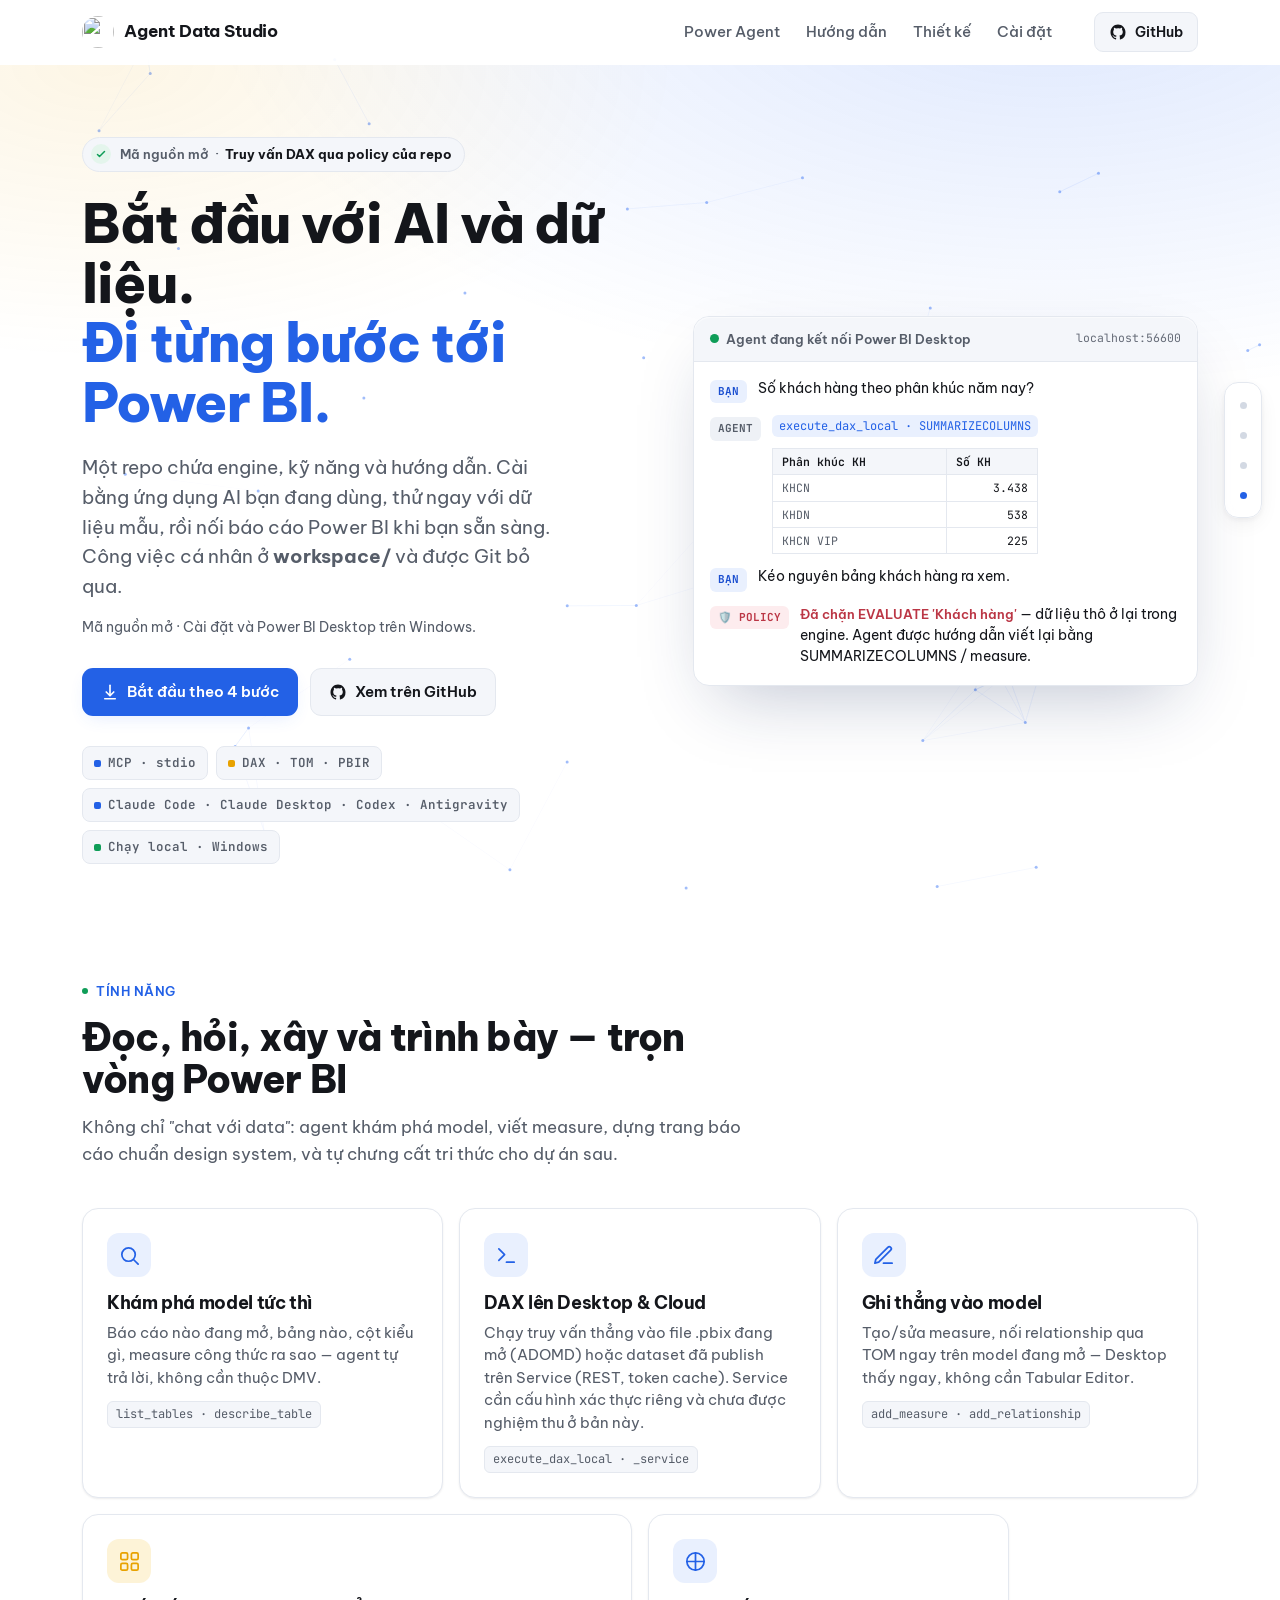
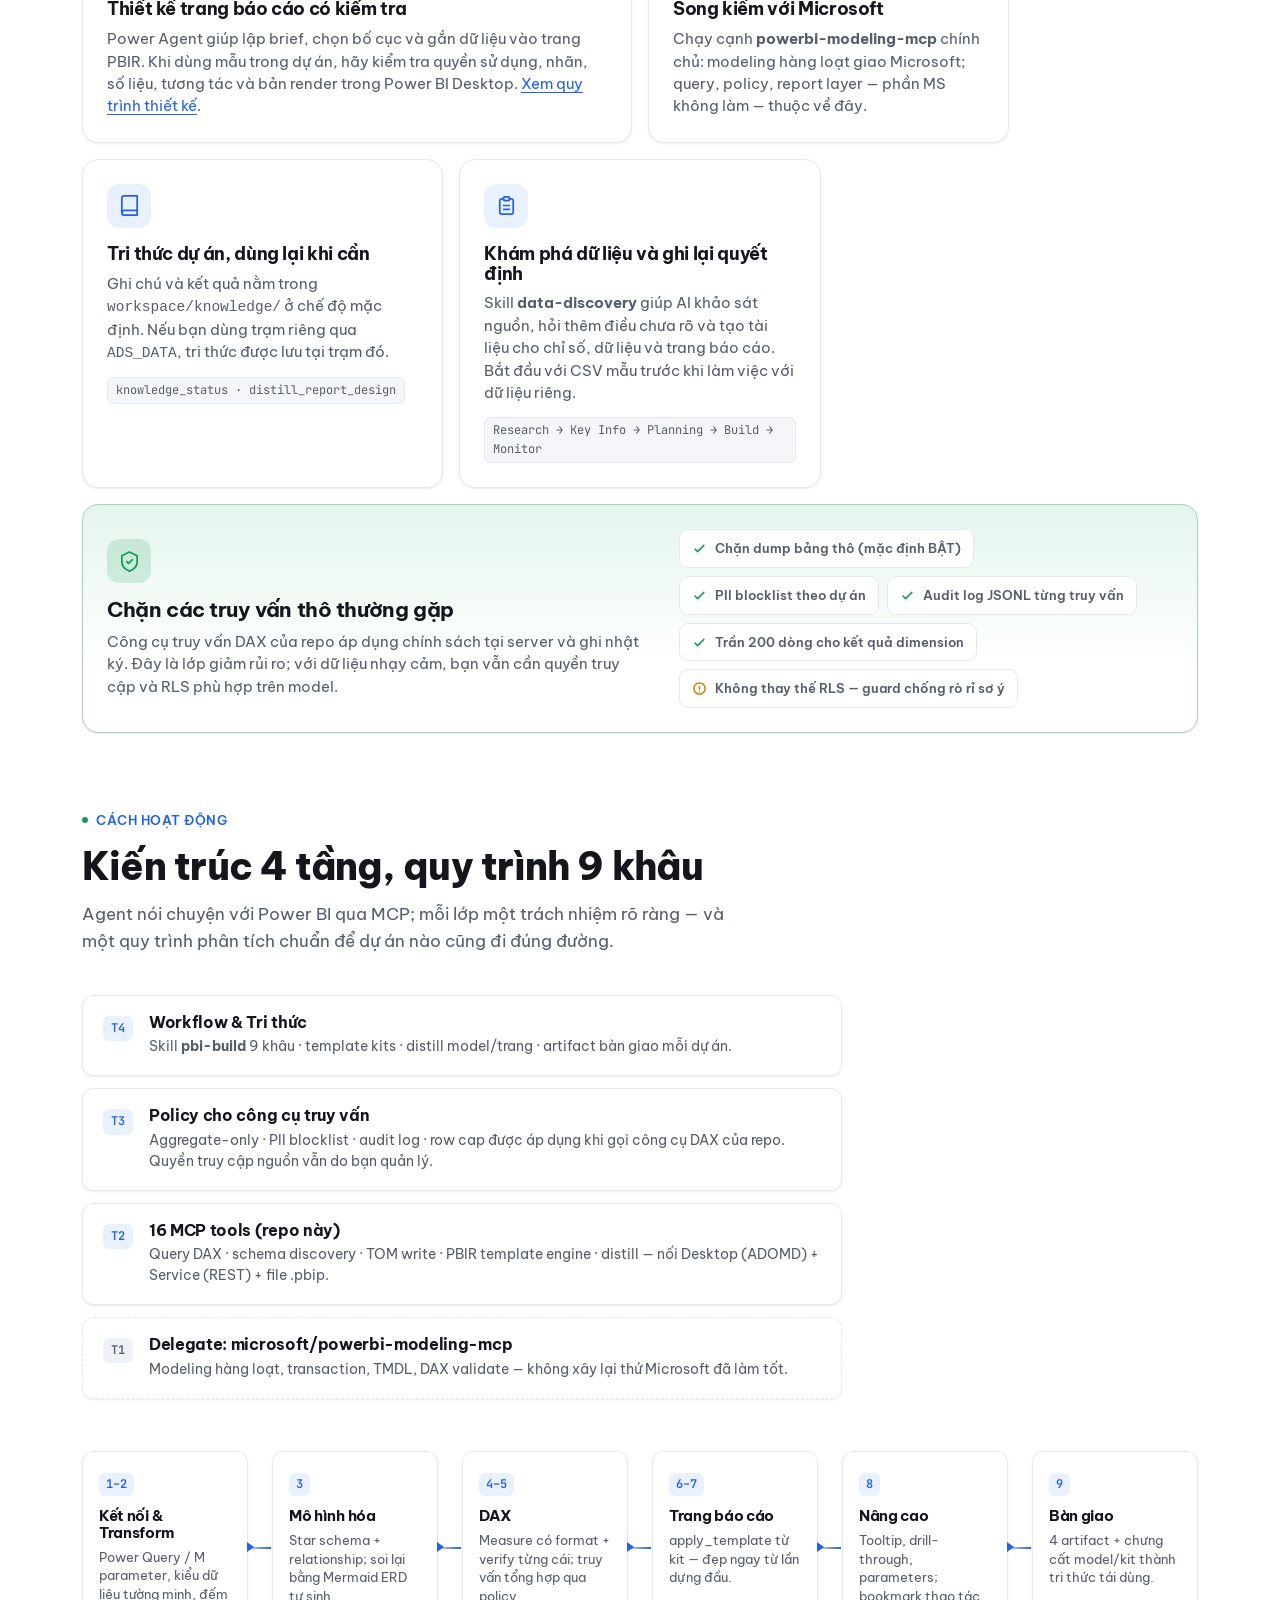
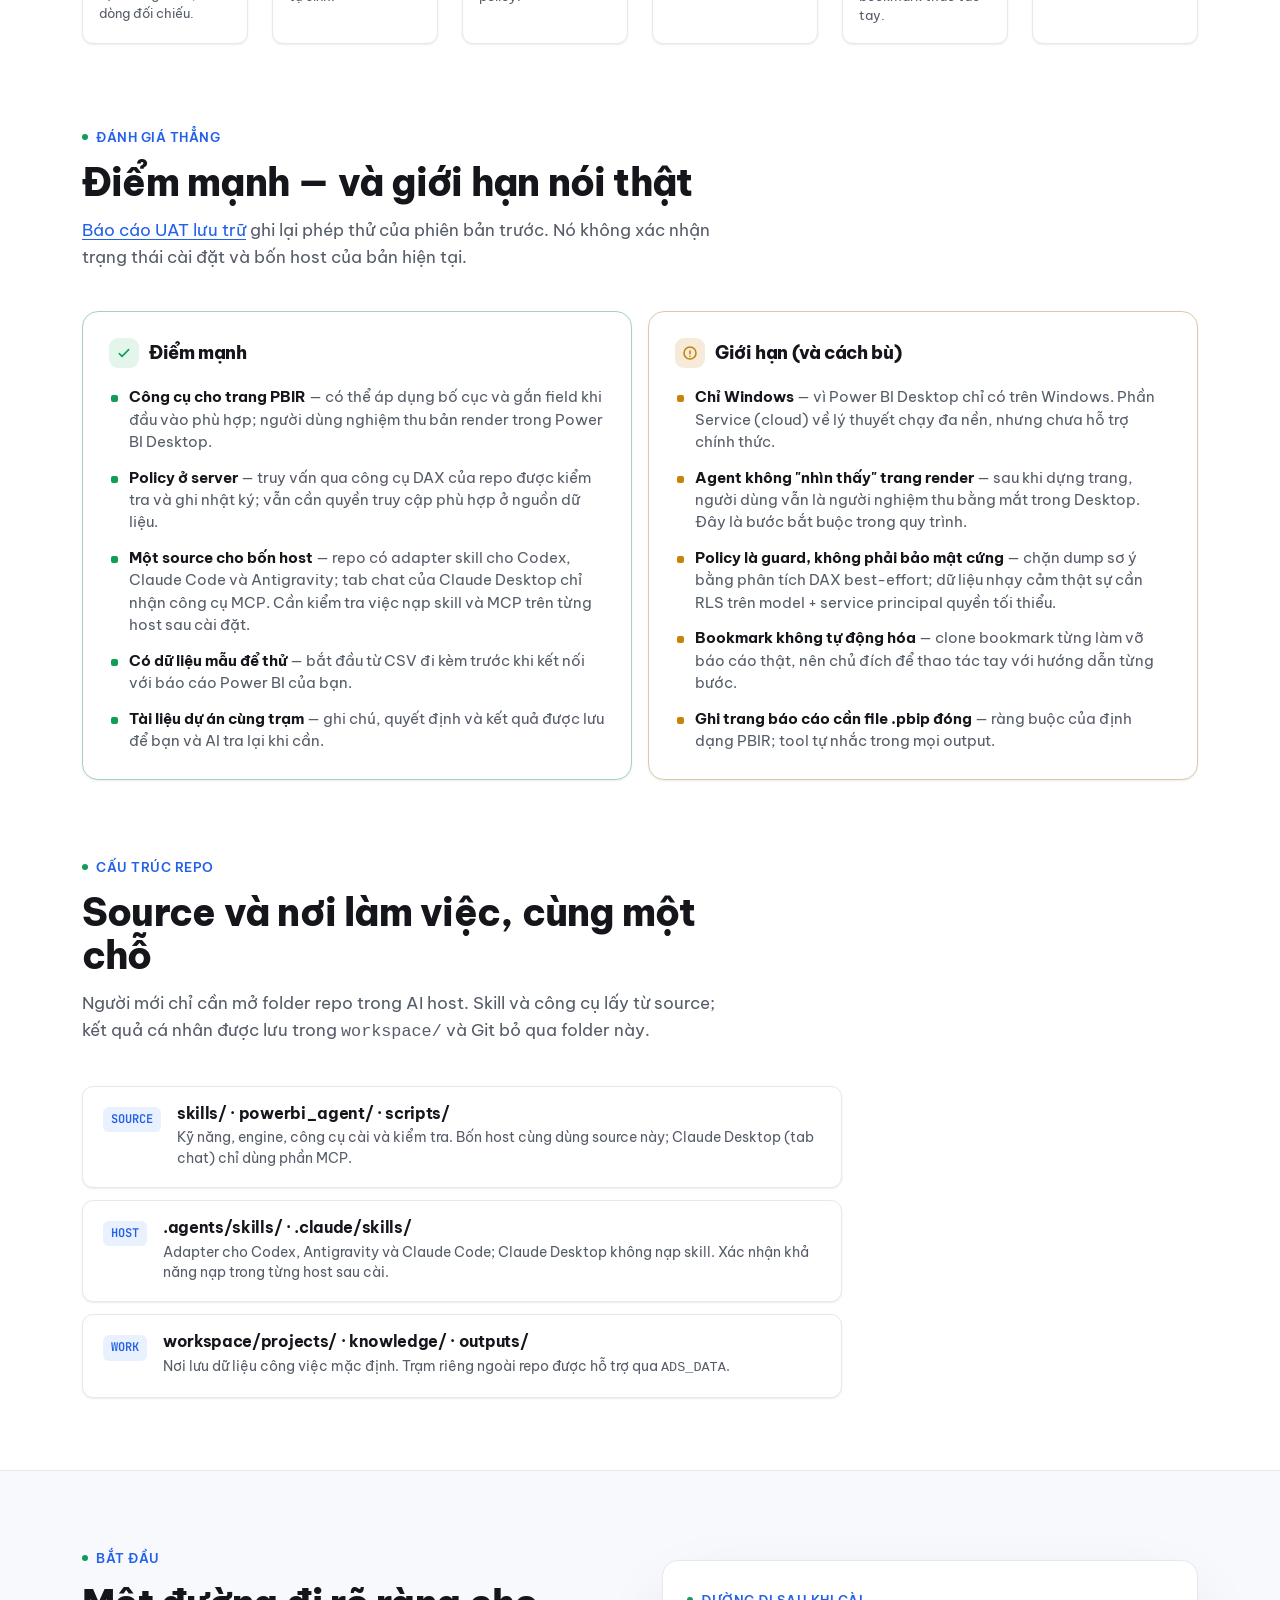
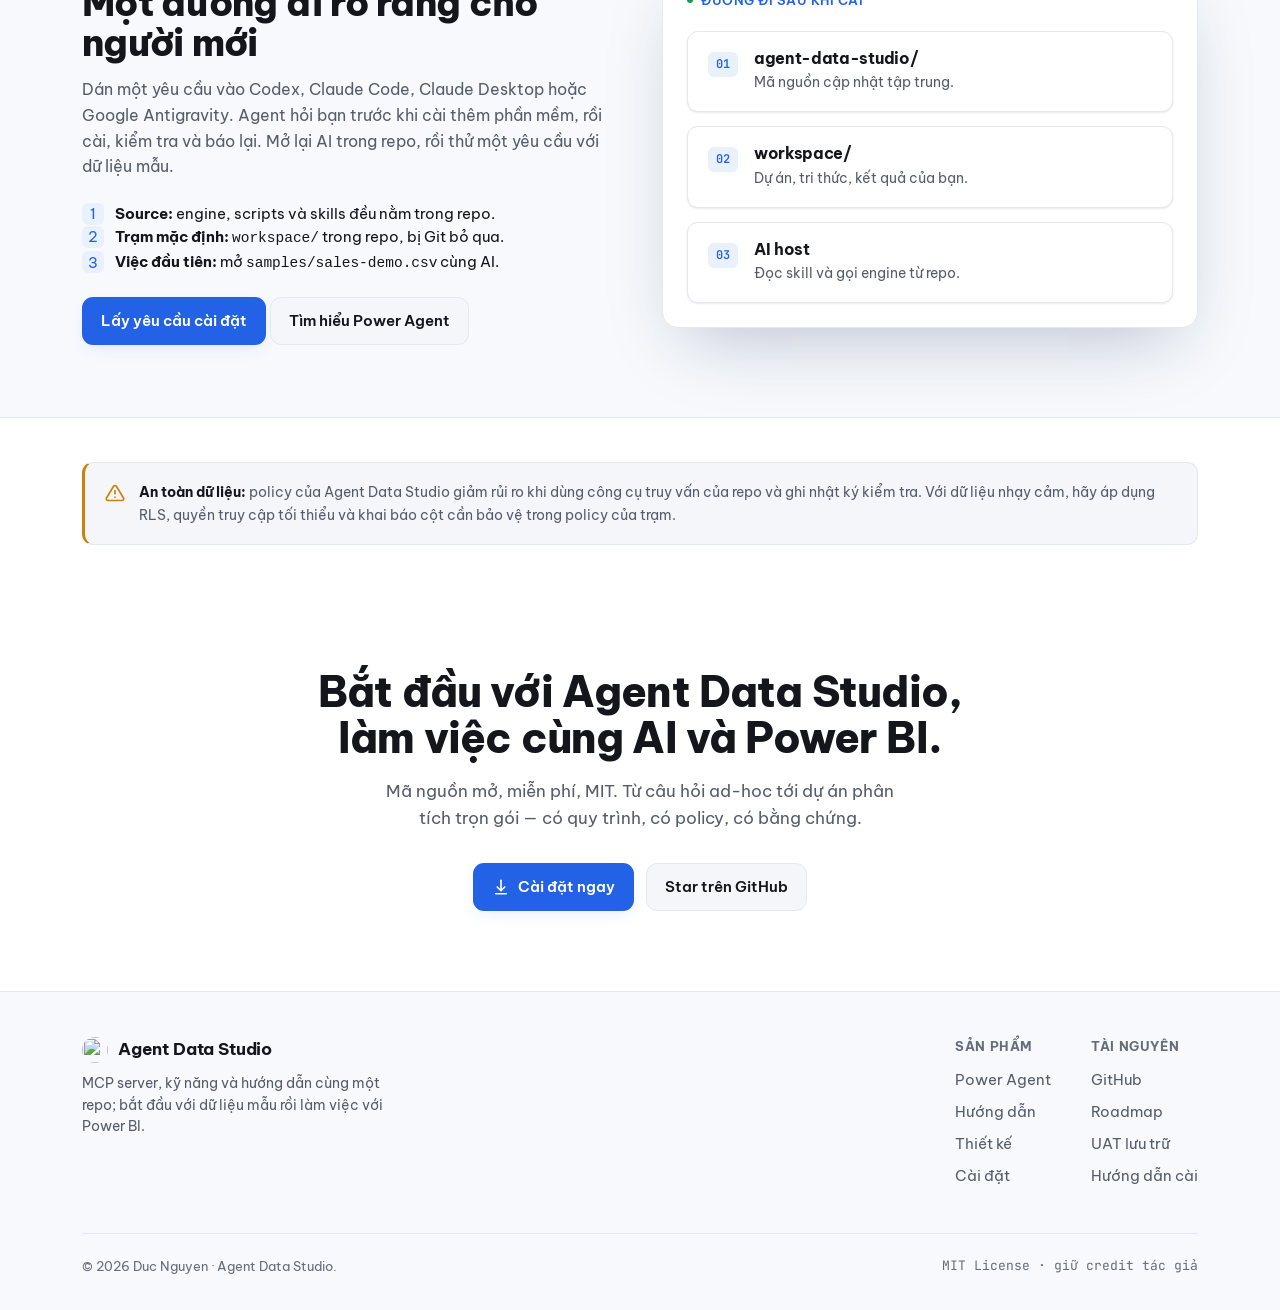
==== commit 8344269c: "feat(site): install page for any agent - /install/ leads with the shared prompt and a copy button, t" ====
--- a/docs/index.html
+++ b/docs/index.html
@@ -354,7 +354,7 @@
         <span data-i18n="vi">Mã nguồn mở &nbsp;·&nbsp; <b>Truy vấn DAX qua policy của repo</b></span><span data-i18n="en">Open source &nbsp;·&nbsp; <b>DAX queries checked by repo policy</b></span>
       </span>
       <h1><span data-i18n="vi">Bắt đầu với AI và dữ liệu.<br><span class="hl">Đi từng bước tới Power BI.</span></span><span data-i18n="en">Start with AI and data.<br><span class="hl">Take clear steps to Power BI.</span></span></h1>
-      <p class="lead"><span data-i18n="vi">Một repo chứa engine, kỹ năng và hướng dẫn. Cài bằng Codex, thử ngay với dữ liệu mẫu, rồi nối báo cáo Power BI khi bạn sẵn sàng. Công việc cá nhân ở <b>workspace/</b> và được Git bỏ qua.</span><span data-i18n="en">One repo contains the engine, skills, and guide. Install with Codex, try the sample data, then connect Power BI when ready. Your work stays in the Git-ignored <b>workspace/</b>.</span></p>
+      <p class="lead"><span data-i18n="vi">Một repo chứa engine, kỹ năng và hướng dẫn. Cài bằng ứng dụng AI bạn đang dùng, thử ngay với dữ liệu mẫu, rồi nối báo cáo Power BI khi bạn sẵn sàng. Công việc cá nhân ở <b>workspace/</b> và được Git bỏ qua.</span><span data-i18n="en">One repo contains the engine, skills, and guide. Install with the AI app you already use, try the sample data, then connect Power BI when ready. Your work stays in the Git-ignored <b>workspace/</b>.</span></p>
       <p style="margin-top:14px;font-size:14px;color:var(--muted)"><span data-i18n="vi">Mã nguồn mở · Cài đặt và Power BI Desktop trên Windows.</span><span data-i18n="en">Open source · Windows setup and Power BI Desktop.</span></p>
       <div class="hero-cta">
         <a class="btn btn-primary" href="install/">
@@ -369,7 +369,7 @@
       <div class="tech-badges">
         <span class="tb"><span class="g"></span>MCP · stdio</span>
         <span class="tb gold"><span class="g"></span>DAX · TOM · PBIR</span>
-        <span class="tb"><span class="g"></span>Claude · Codex · Antigravity</span>
+        <span class="tb"><span class="g"></span>Claude Code · Claude Desktop · Codex · Antigravity</span>
         <span class="tb local"><span class="g"></span><span data-i18n="vi">Chạy local · Windows</span><span data-i18n="en">Runs local · Windows</span></span>
       </div>
     </div>
@@ -524,7 +524,7 @@
     <div class="sec-head reveal">
       <span class="eyebrow"><span class="dot"></span><span data-i18n="vi">Đánh giá thẳng</span><span data-i18n="en">Straight talk</span></span>
       <h2><span data-i18n="vi">Điểm mạnh — và giới hạn nói thật</span><span data-i18n="en">Strengths — and honest limits</span></h2>
-      <p><a href="https://github.com/ducnguyen221/agent-data-studio/blob/main/docs/UAT-REPORT.md" style="color:var(--accent)">Báo cáo UAT lưu trữ</a> ghi lại phép thử của phiên bản trước. Nó không xác nhận trạng thái cài đặt và ba host của bản hiện tại.</p>
+      <p><a href="https://github.com/ducnguyen221/agent-data-studio/blob/main/docs/UAT-REPORT.md" style="color:var(--accent)">Báo cáo UAT lưu trữ</a> ghi lại phép thử của phiên bản trước. Nó không xác nhận trạng thái cài đặt và bốn host của bản hiện tại.</p>
     </div>
     <div class="sw-grid">
       <div class="sw plus reveal">
@@ -532,7 +532,7 @@
         <ul>
           <li><b>Công cụ cho trang PBIR</b> — có thể áp dụng bố cục và gắn field khi đầu vào phù hợp; người dùng nghiệm thu bản render trong Power BI Desktop.</li>
           <li><b>Policy ở server</b> — truy vấn qua công cụ DAX của repo được kiểm tra và ghi nhật ký; vẫn cần quyền truy cập phù hợp ở nguồn dữ liệu.</li>
-          <li><b>Một source cho ba host</b> — repo có adapter cho Codex, Claude Code và Antigravity. Cần kiểm tra việc nạp skill và MCP trên từng host sau cài đặt.</li>
+          <li><b>Một source cho bốn host</b> — repo có adapter skill cho Codex, Claude Code và Antigravity; tab chat của Claude Desktop chỉ nhận công cụ MCP. Cần kiểm tra việc nạp skill và MCP trên từng host sau cài đặt.</li>
           <li><b>Có dữ liệu mẫu để thử</b> — bắt đầu từ CSV đi kèm trước khi kết nối với báo cáo Power BI của bạn.</li>
           <li><b>Tài liệu dự án cùng trạm</b> — ghi chú, quyết định và kết quả được lưu để bạn và AI tra lại khi cần.</li>
         </ul>
@@ -560,8 +560,8 @@
       <p>Người mới chỉ cần mở folder repo trong AI host. Skill và công cụ lấy từ source; kết quả cá nhân được lưu trong <code class="inline">workspace/</code> và Git bỏ qua folder này.</p>
     </div>
     <div class="layers reveal">
-      <div class="layer"><span class="lnum">SOURCE</span><div><h3>skills/ · powerbi_agent/ · scripts/</h3><p>Kỹ năng, engine, công cụ cài và kiểm tra. Ba host cùng dùng source này.</p></div></div>
-      <div class="layer"><span class="lnum">HOST</span><div><h3>.agents/skills/ · .claude/skills/</h3><p>Adapter cho Codex, Antigravity và Claude Code; xác nhận khả năng nạp trong từng host sau cài.</p></div></div>
+      <div class="layer"><span class="lnum">SOURCE</span><div><h3>skills/ · powerbi_agent/ · scripts/</h3><p>Kỹ năng, engine, công cụ cài và kiểm tra. Bốn host cùng dùng source này; Claude Desktop (tab chat) chỉ dùng phần MCP.</p></div></div>
+      <div class="layer"><span class="lnum">HOST</span><div><h3>.agents/skills/ · .claude/skills/</h3><p>Adapter cho Codex, Antigravity và Claude Code; Claude Desktop không nạp skill. Xác nhận khả năng nạp trong từng host sau cài.</p></div></div>
       <div class="layer"><span class="lnum">WORK</span><div><h3>workspace/projects/ · knowledge/ · outputs/</h3><p>Nơi lưu dữ liệu công việc mặc định. Trạm riêng ngoài repo được hỗ trợ qua <code class="inline">ADS_DATA</code>.</p></div></div>
     </div>
   </div>
@@ -573,13 +573,13 @@
     <div class="install-copy reveal">
       <span class="eyebrow"><span class="dot"></span>Bắt đầu</span>
       <h2 style="margin-top:14px">Một đường đi rõ ràng cho người mới</h2>
-      <p>Chọn folder cho repo trên Windows. Nhờ Codex cài và kiểm tra. Mở lại AI trong repo, rồi thử một yêu cầu với dữ liệu mẫu. Installer có tùy chọn cho Claude Code và Antigravity; mỗi host cần kiểm tra riêng sau cài.</p>
+      <p>Dán một yêu cầu vào Codex, Claude Code, Claude Desktop hoặc Google Antigravity. Agent hỏi bạn trước khi cài thêm phần mềm, rồi cài, kiểm tra và báo lại. Mở lại AI trong repo, rồi thử một yêu cầu với dữ liệu mẫu.</p>
       <div class="req"><ul>
         <li><span class="ic">1</span><span><b>Source:</b> engine, scripts và skills đều nằm trong repo.</span></li>
         <li><span class="ic">2</span><span><b>Trạm mặc định:</b> <code class="inline">workspace/</code> trong repo, bị Git bỏ qua.</span></li>
         <li><span class="ic">3</span><span><b>Việc đầu tiên:</b> mở <code class="inline">samples/sales-demo.csv</code> cùng AI.</span></li>
       </ul></div>
-      <p style="margin-top:22px"><a class="btn btn-primary" href="install/">Xem hướng dẫn 4 bước</a> <a class="btn btn-ghost" href="feature/">Tìm hiểu Power Agent</a></p>
+      <p style="margin-top:22px"><a class="btn btn-primary" href="install/">Lấy yêu cầu cài đặt</a> <a class="btn btn-ghost" href="feature/">Tìm hiểu Power Agent</a></p>
     </div>
     <div class="reveal" style="align-self:center">
       <div class="preview" style="padding:24px">
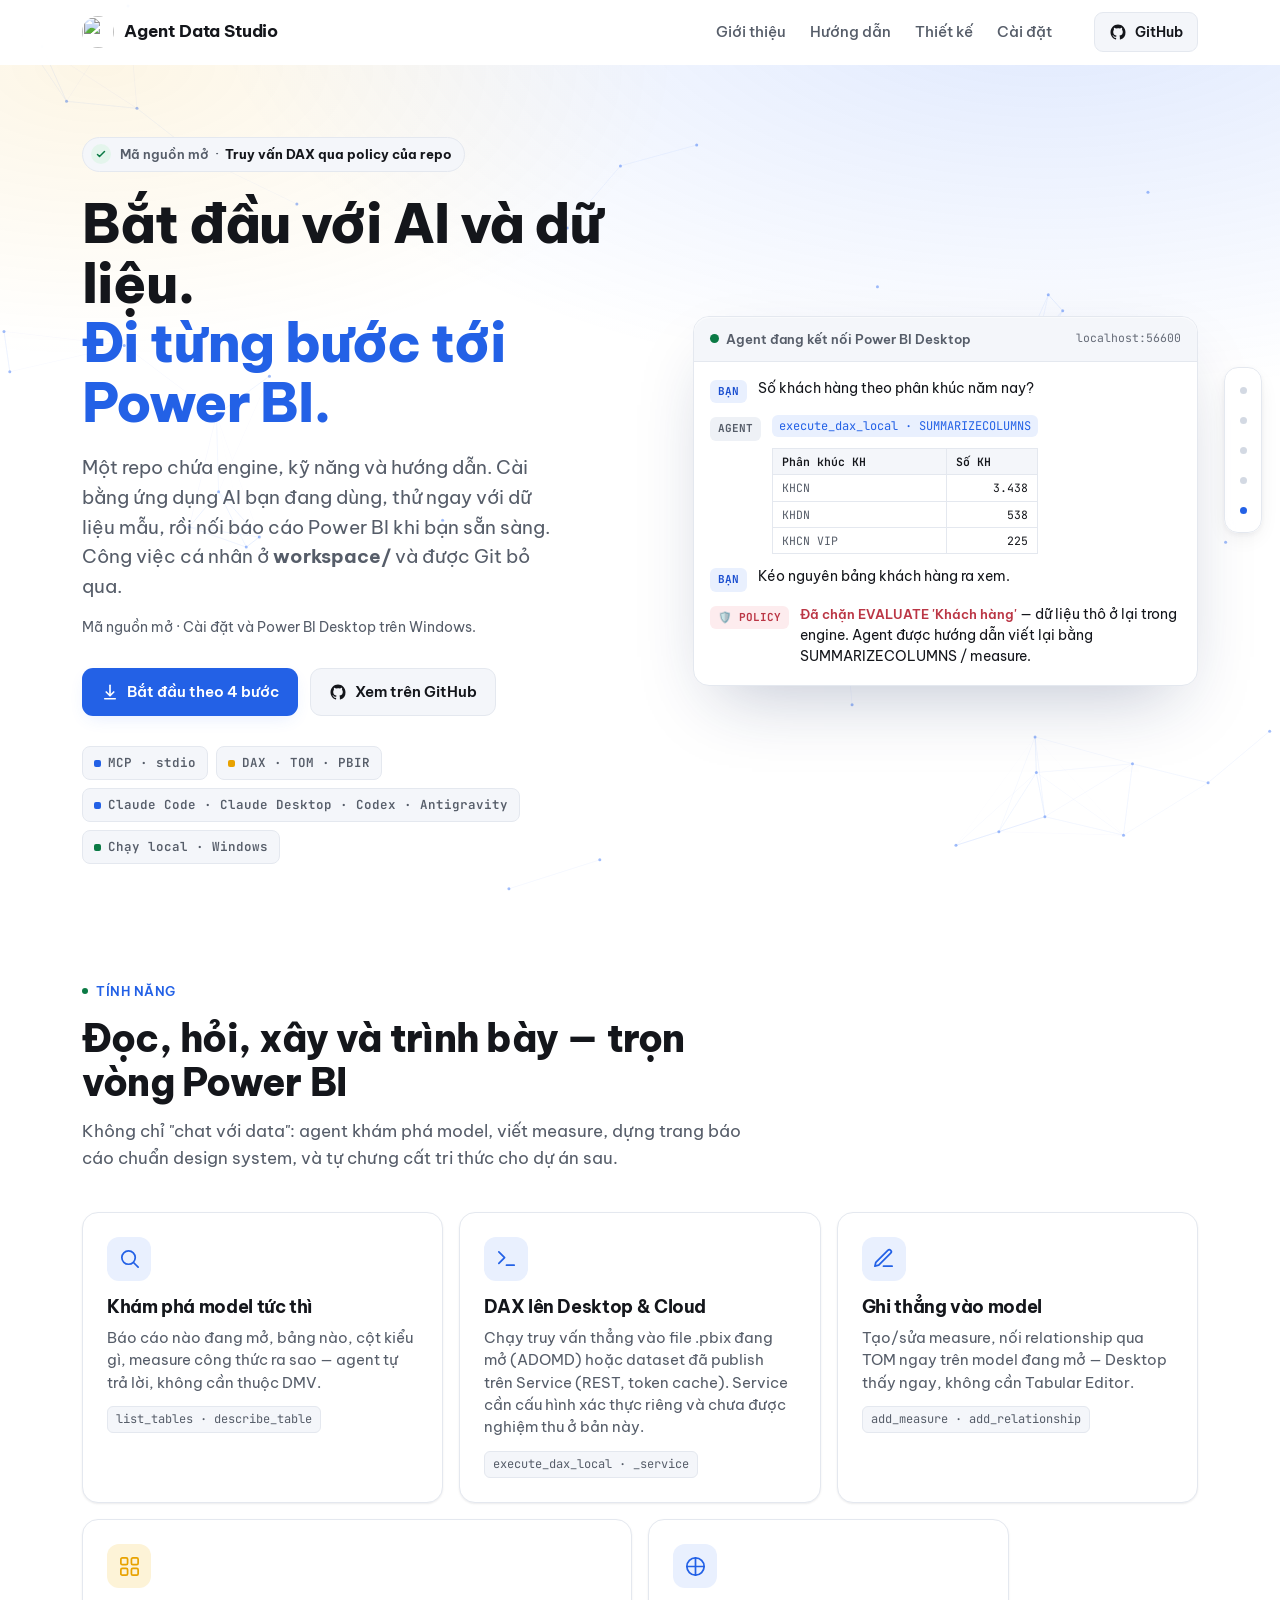
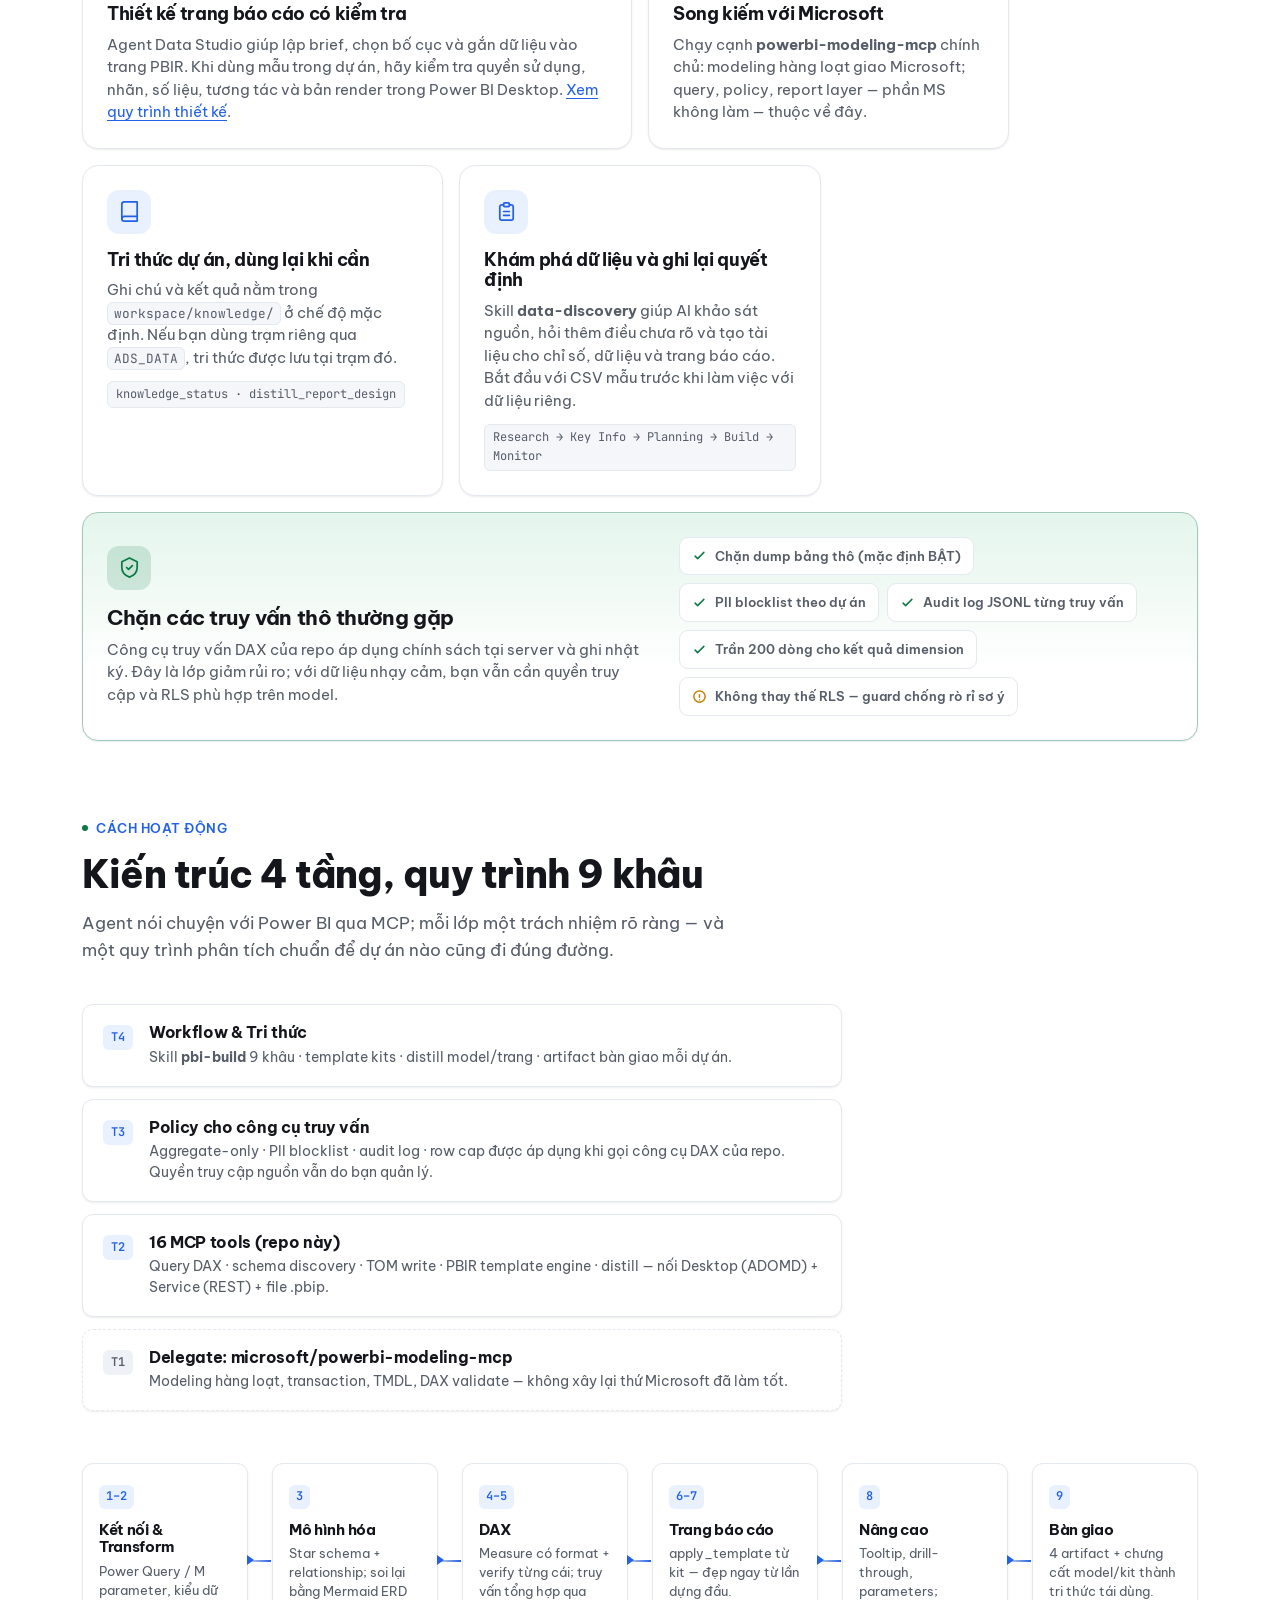
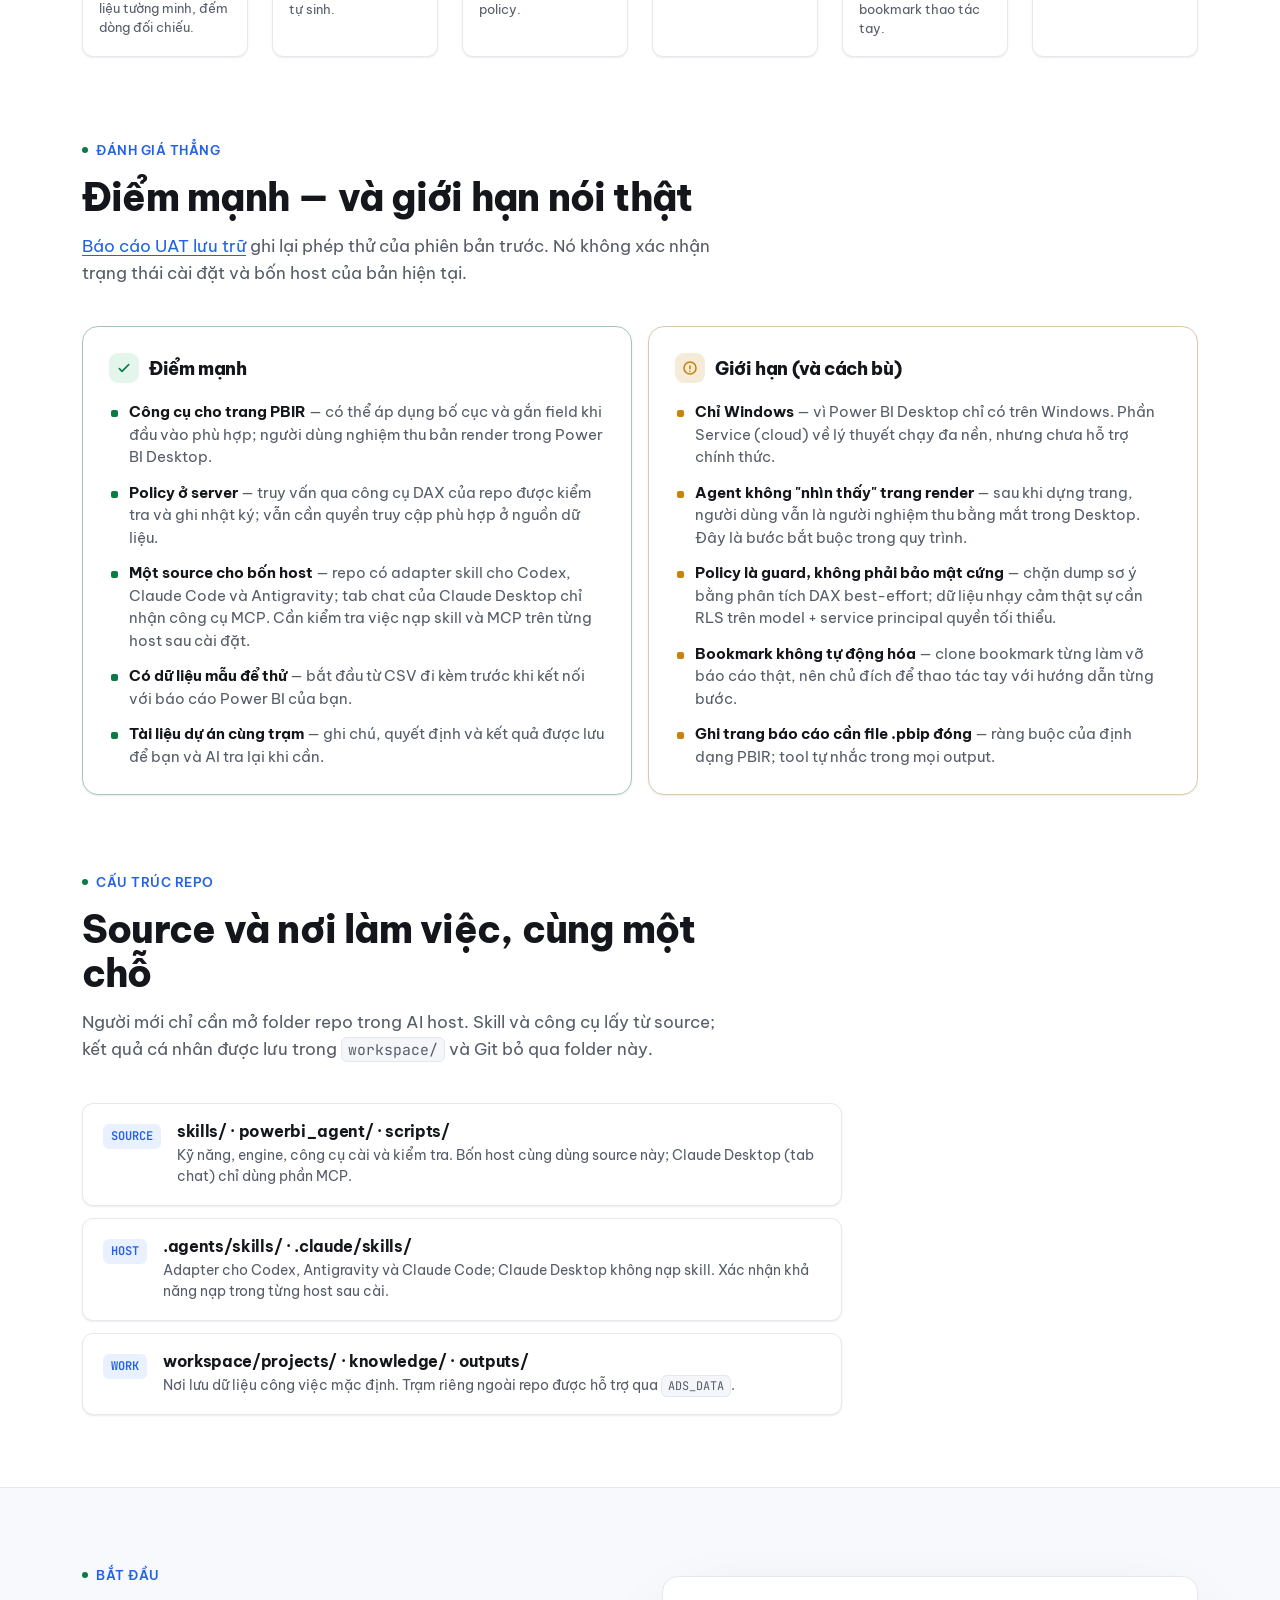
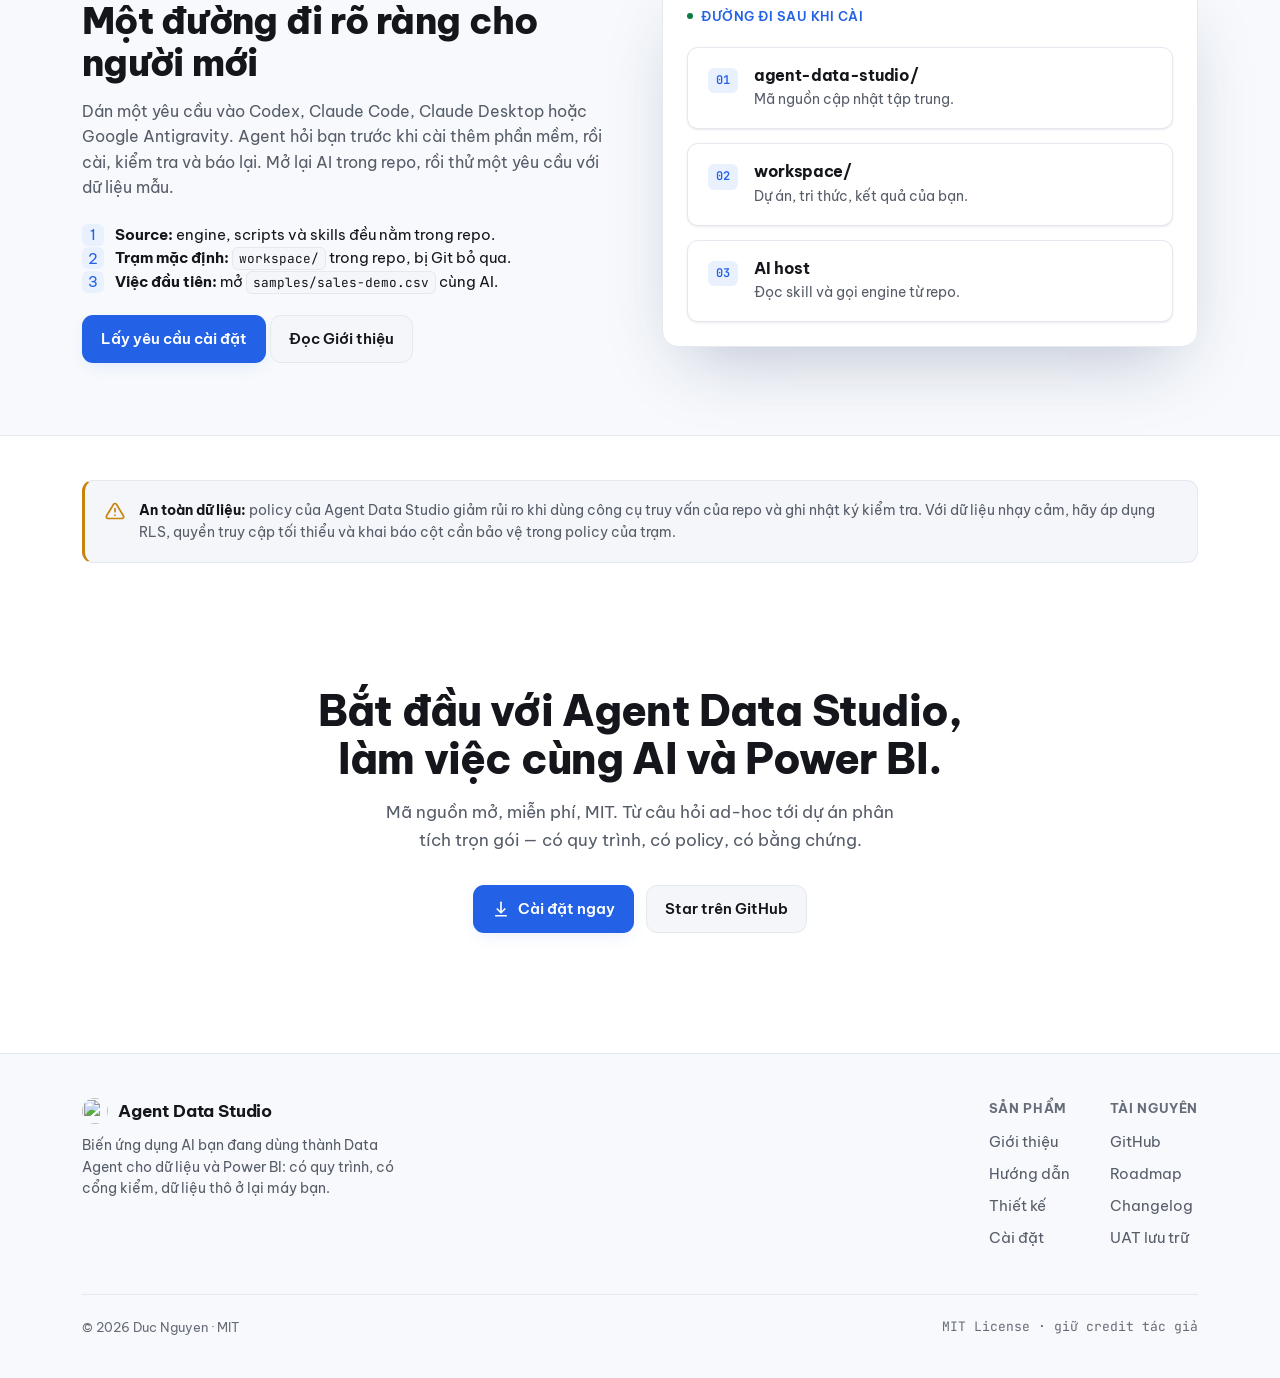
==== commit 5ef5b3b6: "feat(site): Giới thiệu | Hướng dẫn | Thiết kế | Cài đặt — tái cấu trúc website - Trang mới about/ (D" ====
--- a/docs/index.html
+++ b/docs/index.html
@@ -1,5 +1,5 @@
 <!doctype html>
-<html lang="vi">
+<html lang="vi" data-lang="vi">
 <head>
 <meta charset="utf-8">
 <meta name="viewport" content="width=device-width, initial-scale=1">
@@ -17,77 +17,14 @@
 <link rel="preconnect" href="https://fonts.googleapis.com">
 <link rel="preconnect" href="https://fonts.gstatic.com" crossorigin>
 <link href="https://fonts.googleapis.com/css2?family=Be+Vietnam+Pro:wght@400;500;600;700;800&family=JetBrains+Mono:wght@400;500;600&display=swap" rel="stylesheet">
+<link rel="stylesheet" href="assets/site.css">
 <style>
-  :root{
-    --bg:#ffffff; --bg-tint:#f7f9fc; --surface:#ffffff; --surface-2:#f4f6fa; --surface-3:#eef1f6;
-    --border:#e4e8ef; --border-strong:#d3d9e3; --text:#14161b; --muted:#565d69; --faint:#666c78;
-    --accent:#2361e6; --accent-ink:#1b4fd0; --accent-weak:#e9f0fe; --accent-glow:rgba(47,109,246,.16);
-    --gold:#e8a200; --gold-weak:#fdf3d7;
-    --ok:#0f9d58; --ok-weak:#e4f5ec; --warn:#c9820a; --danger:#bb3645; --danger-weak:#fdecee;
-    --code-bg:#0f1116; --code-text:#e8ebf1; --code-border:#20242e;
-    --radius:16px; --radius-sm:11px;
-    --shadow-sm:0 1px 2px rgba(16,24,40,.05), 0 1px 3px rgba(16,24,40,.04);
-    --shadow-md:0 8px 24px -8px rgba(16,24,40,.12), 0 2px 6px rgba(16,24,40,.05);
-    --shadow-lg:0 30px 70px -24px rgba(20,40,90,.28);
-    --mono:"JetBrains Mono",ui-monospace,"Cascadia Code",Consolas,monospace;
-    --font:"Be Vietnam Pro",-apple-system,"Segoe UI",Roboto,"Noto Sans",sans-serif;
-    --maxw:1160px;
-  }
-  @media (prefers-color-scheme:dark){
-    :root{
-      --bg:#0e0f13; --bg-tint:#111318; --surface:#16181d; --surface-2:#1b1e24; --surface-3:#22262e;
-      --border:#282c34; --border-strong:#343a44; --text:#e9ebef; --muted:#a4abb6; --faint:#8d949f;
-      --accent:#5b8cff; --accent-ink:#8fb0ff; --accent-weak:#182338; --accent-glow:rgba(91,140,255,.20);
-      --gold:#f2c811; --gold-weak:#2b2410;
-      --ok:#3ec38a; --ok-weak:#12271d; --warn:#e0a032; --danger:#ef6d79; --danger-weak:#2c161a;
-      --code-bg:#0a0c10; --code-text:#e4e8f0; --code-border:#20242e;
-      --shadow-sm:0 1px 2px rgba(0,0,0,.4);
-      --shadow-md:0 10px 28px -10px rgba(0,0,0,.6);
-      --shadow-lg:0 34px 80px -28px rgba(0,0,0,.75);
-    }
-  }
-  *{box-sizing:border-box}
-  html{scroll-behavior:smooth;background:var(--bg)}
-  @media (prefers-reduced-motion:reduce){html{scroll-behavior:auto}}
-  #netbg{position:fixed;inset:0;width:100%;height:100%;z-index:-1;pointer-events:none;opacity:.9}
-  body{margin:0;background:transparent;color:var(--text);font-family:var(--font);line-height:1.6;font-size:16px;
-    -webkit-font-smoothing:antialiased;text-rendering:optimizeLegibility;overflow-x:hidden}
-  a{color:inherit;text-decoration:none}
-  h1,h2,h3{margin:0;letter-spacing:-.02em;line-height:1.1}
-  p{margin:0}
-  ::selection{background:var(--accent);color:#fff}
-  .wrap{max-width:var(--maxw);margin:0 auto;padding:0 22px}
-  .eyebrow{display:inline-flex;align-items:center;gap:8px;font-size:12.5px;font-weight:600;letter-spacing:.04em;
-    text-transform:uppercase;color:var(--accent)}
-  .eyebrow .dot{width:6px;height:6px;border-radius:50%;background:var(--ok)}
-
-  header.site{position:sticky;top:0;z-index:50;background:color-mix(in srgb,var(--bg) 82%,transparent);
-    backdrop-filter:saturate(180%) blur(14px);-webkit-backdrop-filter:saturate(180%) blur(14px);
-    border-bottom:1px solid transparent;transition:border-color .25s}
-  header.site.scrolled{border-bottom-color:var(--border)}
-  .nav{display:flex;align-items:center;gap:20px;height:64px}
-  .brand{display:flex;align-items:center;gap:10px;font-weight:700;font-size:17px;letter-spacing:-.01em}
-  .brand svg{width:28px;height:28px;display:block}
-  .nav-links{display:flex;gap:26px;margin-left:auto}
-  .nav-links a{font-size:14.5px;font-weight:500;color:var(--muted);transition:color .18s}
-  .nav-links a:hover{color:var(--text)}
-  .nav .gh{margin-left:22px}
-  @media (max-width:820px){.nav-links{display:none}.nav .gh{margin-left:auto}}
-
-  .btn{display:inline-flex;align-items:center;gap:8px;white-space:nowrap;font-family:var(--font);font-size:15px;
-    font-weight:600;padding:11px 18px;border-radius:11px;border:1px solid transparent;cursor:pointer;
-    transition:transform .12s ease, background .18s, border-color .18s, box-shadow .18s}
-  .btn svg{width:18px;height:18px;flex:none}
-  .btn:active{transform:translateY(1px)}
-  .btn-primary{background:var(--accent);color:#fff;box-shadow:0 6px 18px -6px var(--accent-glow)}
-  .btn-primary:hover{background:var(--accent-ink);box-shadow:0 10px 24px -8px var(--accent-glow)}
-  /* AA: chữ trắng trên accent tối-mode (#5b8cff) chỉ đạt 3.16:1 → nền nút đậm hơn */
-  @media (prefers-color-scheme:dark){.btn-primary{background:#2361e6}.btn-primary:hover{background:#1b4fd0}}
-  /* AA 1.4.1: link nằm trong đoạn văn không được chỉ phân biệt bằng màu */
-  main p a:not(.btn){text-decoration:underline;text-underline-offset:3px}
-  .btn-ghost{background:var(--surface-2);color:var(--text);border-color:var(--border)}
-  .btn-ghost:hover{background:var(--surface-3);border-color:var(--border-strong)}
-  .btn-sm{padding:8px 14px;font-size:14px;border-radius:9px}
+  /* Chỉ các khối riêng của trang chủ. Token, header, nút, footer, reveal, layers, sw, final,
+     hội thoại mẫu… dùng chung từ assets/site.css. */
+  section{padding:72px 0}
+  .sec-head{margin-bottom:40px}
+  .sec-head h2{font-size:clamp(1.7rem,3.6vw,2.4rem);margin-top:14px}
+  .sec-head p{margin-top:14px;font-size:1.05rem}
 
   .hero{position:relative;padding:72px 0 40px;overflow:hidden}
   .hero::before{content:"";position:absolute;inset:0;z-index:-1;pointer-events:none;
@@ -101,16 +38,10 @@
   .hero-badge .tick{display:inline-flex;width:20px;height:20px;border-radius:50%;background:var(--ok-weak);
     color:var(--ok);align-items:center;justify-content:center}
   .hero-badge .tick svg{width:12px;height:12px}
-  .hero h1{font-size:clamp(2.1rem,5.2vw,3.4rem);font-weight:800}
+  .hero h1{font-size:clamp(2.1rem,5.2vw,3.4rem);font-weight:800;line-height:1.1}
   .hero h1 .hl{color:var(--accent)}
   .hero .lead{margin-top:20px;font-size:clamp(1.02rem,2.2vw,1.2rem);color:var(--muted);max-width:36ch;line-height:1.55}
-  .hero-cta{display:flex;gap:12px;margin-top:30px;flex-wrap:wrap}
-  .tech-badges{display:flex;flex-wrap:wrap;gap:8px;margin-top:30px}
-  .tb{display:inline-flex;align-items:center;gap:7px;font-size:12.5px;font-weight:600;font-family:var(--mono);
-    padding:6px 11px;border-radius:8px;background:var(--surface-2);border:1px solid var(--border);color:var(--muted)}
-  .tb .g{width:7px;height:7px;border-radius:2px;background:var(--accent)}
-  .tb.local .g{background:var(--ok)}
-  .tb.gold .g{background:var(--gold)}
+  .hero .tech-badges{margin-top:30px}
 
   .preview{position:relative;border-radius:var(--radius);background:var(--surface);border:1px solid var(--border);
     box-shadow:var(--shadow-lg);overflow:hidden}
@@ -122,41 +53,18 @@
   .pv-live .rec{width:9px;height:9px;border-radius:50%;background:var(--ok)}
   .pv-src{margin-left:auto;font-size:11.5px;font-family:var(--mono);color:var(--faint)}
   .pv-body{padding:16px 16px 18px;display:flex;flex-direction:column;gap:12px}
-  .line{display:flex;gap:11px;align-items:flex-start}
-  .who{flex:none;font-size:11px;font-weight:700;padding:3px 8px;border-radius:6px;margin-top:2px;
-    font-family:var(--mono);letter-spacing:.01em}
-  .who.you{background:var(--accent-weak);color:var(--accent-ink)}
-  .who.ag{background:var(--surface-3);color:var(--muted)}
-  .who.pol{background:var(--danger-weak);color:var(--danger)}
-  .say{font-size:14px;line-height:1.5;min-width:0}
-  .say .tool{font-family:var(--mono);font-size:12px;color:var(--accent);background:var(--accent-weak);
-    border-radius:6px;padding:2px 7px;display:inline-block;margin-bottom:5px}
-  .say .blocked{color:var(--danger);font-weight:600;font-size:13px}
-  .mini-tbl{border-collapse:collapse;font-family:var(--mono);font-size:11.5px;margin-top:6px;width:100%}
-  .mini-tbl th,.mini-tbl td{border:1px solid var(--border);padding:4px 9px;text-align:left;color:var(--muted)}
-  .mini-tbl th{background:var(--surface-2);color:var(--text);font-weight:600}
-  .mini-tbl td.n{text-align:right;color:var(--text)}
-
-  section{padding:72px 0}
-  .sec-head{max-width:660px;margin-bottom:40px}
-  .sec-head h2{font-size:clamp(1.7rem,3.6vw,2.4rem);font-weight:800;margin-top:14px}
-  .sec-head p{margin-top:14px;color:var(--muted);font-size:1.05rem;line-height:1.6}
+  .pv-body .say{line-height:1.5}
 
   .bento{display:grid;grid-template-columns:repeat(6,1fr);gap:16px}
   .feat{grid-column:span 2;background:var(--surface);border:1px solid var(--border);border-radius:var(--radius);
     padding:24px;box-shadow:var(--shadow-sm);transition:transform .2s ease, box-shadow .2s ease, border-color .2s}
   .feat:hover{transform:translateY(-3px);box-shadow:var(--shadow-md);border-color:var(--border-strong)}
   .feat.wide{grid-column:span 3}
-  .feat.full{grid-column:span 6}
-  .ficon{width:44px;height:44px;border-radius:12px;display:flex;align-items:center;justify-content:center;
-    background:var(--accent-weak);color:var(--accent);margin-bottom:16px}
-  .ficon.gold{background:var(--gold-weak);color:var(--gold)}
-  .ficon svg{width:23px;height:23px}
+  .feat .ficon{margin-bottom:16px}
   .feat h3{font-size:1.12rem;font-weight:700}
   .feat p{margin-top:9px;color:var(--muted);font-size:14.5px;line-height:1.55}
-  .feat .kbd{display:inline-block;margin-top:12px;font-family:var(--mono);font-size:12px;color:var(--muted);
-    background:var(--surface-2);border:1px solid var(--border);border-radius:6px;padding:3px 8px}
-  .feat.full{display:grid;grid-template-columns:1.1fr 1fr;gap:28px;align-items:center;
+  .feat .kbd{margin-top:12px;font-size:12px}
+  .feat.full{grid-column:span 6;display:grid;grid-template-columns:1.1fr 1fr;gap:28px;align-items:center;
     background:linear-gradient(180deg,var(--ok-weak),transparent 70%),var(--surface);
     border-color:color-mix(in srgb,var(--ok) 30%,var(--border))}
   .feat.full .ficon{background:color-mix(in srgb,var(--ok) 16%,transparent);color:var(--ok)}
@@ -175,17 +83,6 @@
     .bento{grid-template-columns:1fr}
     .feat,.feat.wide,.feat.full{grid-column:span 1}
   }
-
-  /* layers (kiến trúc 4 tầng) */
-  .layers{display:flex;flex-direction:column;gap:12px;max-width:760px}
-  .layer{display:flex;gap:16px;align-items:flex-start;background:var(--surface);border:1px solid var(--border);
-    border-radius:var(--radius-sm);padding:18px 20px;box-shadow:var(--shadow-sm)}
-  .layer .lnum{flex:none;font-family:var(--mono);font-size:12px;font-weight:600;color:var(--accent);
-    background:var(--accent-weak);border-radius:6px;padding:3px 8px;margin-top:2px}
-  .layer h3{font-size:1rem;font-weight:700}
-  .layer p{margin-top:5px;font-size:13.5px;color:var(--muted);line-height:1.55}
-  .layer.dele{border-style:dashed}
-  .layer.dele .lnum{background:var(--surface-3);color:var(--muted)}
 
   .pipe-wrap{overflow-x:auto;padding-bottom:6px;margin:0 -22px;padding-left:22px;padding-right:22px}
   .pipe{display:flex;gap:0;min-width:min-content}
@@ -210,42 +107,8 @@
       border-left:5px solid transparent;border-right:5px solid transparent;border-top:7px solid var(--accent);border-bottom:0}
   }
 
-  /* strengths / limits */
-  .sw-grid{display:grid;grid-template-columns:1fr 1fr;gap:16px}
-  .sw{background:var(--surface);border:1px solid var(--border);border-radius:var(--radius);padding:26px;box-shadow:var(--shadow-sm)}
-  .sw.plus{border-color:color-mix(in srgb,var(--ok) 30%,var(--border))}
-  .sw.minus{border-color:color-mix(in srgb,var(--warn) 30%,var(--border))}
-  .sw h3{display:flex;align-items:center;gap:10px;font-size:1.15rem;font-weight:800}
-  .sw h3 .sic{width:30px;height:30px;border-radius:9px;display:inline-flex;align-items:center;justify-content:center}
-  .sw.plus h3 .sic{background:var(--ok-weak);color:var(--ok)}
-  .sw.minus h3 .sic{background:color-mix(in srgb,var(--warn) 16%,transparent);color:var(--warn)}
-  .sw ul{margin:18px 0 0;padding:0;display:flex;flex-direction:column;gap:13px}
-  .sw li{list-style:none;font-size:14.5px;line-height:1.55;color:var(--muted);padding-left:20px;position:relative}
-  .sw li::before{content:"";position:absolute;left:2px;top:9px;width:7px;height:7px;border-radius:2px}
-  .sw.plus li::before{background:var(--ok)}
-  .sw.minus li::before{background:var(--warn)}
-  .sw li b{color:var(--text)}
-  @media (max-width:840px){.sw-grid{grid-template-columns:1fr}}
-
   .install{background:var(--bg-tint);border-top:1px solid var(--border);border-bottom:1px solid var(--border)}
   .install-grid{display:grid;grid-template-columns:1fr 1fr;gap:44px;align-items:start}
-  .code-card{background:var(--code-bg);border:1px solid var(--code-border);border-radius:var(--radius);
-    box-shadow:var(--shadow-lg);overflow:hidden}
-  .code-card + .code-card{margin-top:18px}
-  .code-top{display:flex;align-items:center;gap:8px;padding:11px 15px;border-bottom:1px solid var(--code-border)}
-  .code-top .fn{font-family:var(--mono);font-size:12.5px;color:#9aa3b2;margin-left:2px}
-  .copy-btn{margin-left:auto;display:inline-flex;align-items:center;gap:6px;cursor:pointer;
-    font-family:var(--font);font-size:12.5px;font-weight:600;color:#cdd4e0;
-    background:rgba(255,255,255,.06);border:1px solid rgba(255,255,255,.12);
-    padding:5px 11px;border-radius:8px;transition:background .15s,color .15s}
-  .copy-btn:hover{background:rgba(255,255,255,.12);color:#fff}
-  .copy-btn svg{width:14px;height:14px}
-  .copy-btn.done{color:#3ec38a;border-color:rgba(62,195,138,.4)}
-  .code-scroll{overflow-x:auto}
-  pre{margin:0;padding:16px 18px 18px}
-  pre code{font-family:var(--mono);font-size:13px;line-height:1.85;color:var(--code-text);white-space:pre;display:block}
-  .code-scroll .cm{color:#6f7a8d}
-  .code-scroll .pr{color:#5b8cff}
   .install-copy h2{font-size:clamp(1.7rem,3.6vw,2.3rem);font-weight:800}
   .install-copy p{margin-top:14px;color:var(--muted);line-height:1.6}
   .req{margin-top:22px;display:flex;flex-direction:column;gap:11px}
@@ -253,7 +116,6 @@
   .req li{display:flex;gap:11px;align-items:flex-start;list-style:none;font-size:14.5px}
   .req .ic{flex:none;width:22px;height:22px;border-radius:6px;background:var(--accent-weak);color:var(--accent);
     display:flex;align-items:center;justify-content:center;margin-top:1px}
-  .req .ic svg{width:13px;height:13px}
   .req b{color:var(--text)}
   @media (max-width:840px){.install-grid{grid-template-columns:1fr;gap:30px}}
 
@@ -262,76 +124,25 @@
   .legal svg{flex:none;width:20px;height:20px;color:var(--warn);margin-top:2px}
   .legal p{font-size:14px;color:var(--muted);line-height:1.6}
   .legal b{color:var(--text)}
-
-  .final{text-align:center;padding:80px 0}
-  .final h2{font-size:clamp(1.8rem,4vw,2.6rem);font-weight:800}
-  .final p{margin:16px auto 0;max-width:48ch;color:var(--muted);font-size:1.06rem}
-  .final .hero-cta{justify-content:center;margin-top:32px}
-
-  footer.site{border-top:1px solid var(--border);background:var(--bg-tint);padding:44px 0 40px}
-  .foot{display:flex;justify-content:space-between;gap:30px;flex-wrap:wrap;align-items:flex-start}
-  .foot .brand{margin-bottom:10px}
-  .foot-tag{color:var(--muted);font-size:14px;max-width:36ch;line-height:1.55}
-  .foot-links{display:flex;gap:40px;flex-wrap:wrap}
-  .foot-col b{display:block;font-size:12.5px;text-transform:uppercase;letter-spacing:.05em;color:var(--faint);margin-bottom:12px}
-  .foot-col a{display:block;font-size:14.5px;color:var(--muted);margin-bottom:9px;transition:color .15s}
-  .foot-col a:hover{color:var(--accent)}
-  .foot-bottom{margin-top:36px;padding-top:22px;border-top:1px solid var(--border);
-    display:flex;justify-content:space-between;gap:16px;flex-wrap:wrap;color:var(--faint);font-size:13px}
-  .foot-bottom .lic{font-family:var(--mono)}
-
-
-  /* quick-nav dọc phải */
-  .quicknav{position:fixed;right:18px;top:50%;transform:translateY(-50%);z-index:40;
-    display:flex;flex-direction:column;gap:6px;background:color-mix(in srgb,var(--surface) 80%,transparent);
-    backdrop-filter:blur(10px);border:1px solid var(--border);border-radius:14px;padding:10px 8px;box-shadow:var(--shadow-md)}
-  .quicknav a{display:flex;align-items:center;gap:8px;font-size:12px;font-weight:600;color:var(--faint);
-    padding:5px 8px;border-radius:8px;transition:color .15s,background .15s}
-  .quicknav a .qdot{width:7px;height:7px;border-radius:50%;background:var(--border-strong);flex:none;transition:background .15s}
-  .quicknav a:hover{color:var(--text);background:var(--surface-2)}
-  .quicknav a.on{color:var(--accent)}
-  .quicknav a.on .qdot{background:var(--accent)}
-  @media (max-width:1520px){.quicknav .qlabel{position:absolute;width:1px;height:1px;overflow:hidden;clip-path:inset(50%);white-space:nowrap}.quicknav{padding:10px 6px}.quicknav a{min-width:24px;min-height:24px;justify-content:center}}
-  @media (max-width:1259px){.quicknav{display:none}}
-  @media (prefers-reduced-motion:no-preference){
-    .reveal{opacity:0;transform:translateY(20px);transition:opacity .6s cubic-bezier(.16,1,.3,1),transform .6s cubic-bezier(.16,1,.3,1)}
-    .reveal.in{opacity:1;transform:none}
-  }
-
-  /* i18n */
-  html[data-lang="vi"] [data-i18n="en"]{display:none}
-  html[data-lang="en"] [data-i18n="vi"]{display:none}
-  .langsel{position:relative;margin-left:14px}
-  .langsel > button{display:inline-flex;align-items:center;gap:6px;font-family:var(--font);font-size:13px;font-weight:700;color:var(--muted);background:var(--surface-2);border:1px solid var(--border);border-radius:9px;padding:7px 11px;cursor:pointer}
-  .langsel > button:hover{color:var(--text);border-color:var(--border-strong)}
-  .langsel > button svg{width:13px;height:13px}
-  .langsel ul{position:absolute;right:0;top:calc(100% + 6px);min-width:132px;list-style:none;margin:0;padding:6px;background:var(--surface);border:1px solid var(--border);border-radius:11px;box-shadow:var(--shadow-md);display:none;z-index:60}
-  .langsel.open ul{display:block}
-  .langsel li button{width:100%;text-align:left;display:flex;align-items:center;gap:9px;font-size:13.5px;font-weight:600;color:var(--text);background:none;border:none;border-radius:7px;padding:8px 10px;cursor:pointer}
-  .langsel li button:hover{background:var(--surface-2)}
-  .langsel li button.on{color:var(--accent)}
-  .langsel li button .fl{font-size:15px}
 </style>
 </head>
 <body>
 <canvas id="netbg" aria-hidden="true"></canvas>
 
-<!-- ======= HEADER ======= -->
+<!-- ======= HEADER (khuôn chung mọi trang — tests/test_site_nav.py canh lệch) ======= -->
+<a class="skip" href="#main">Bỏ qua điều hướng</a>
 <header class="site" id="siteHeader">
   <div class="wrap nav">
-    <a class="brand" href="#top">
-      <img src="assets/logo-128.png" alt="" style="width:32px;height:32px;border-radius:50%">
-      Agent Data Studio
-    </a>
-    <nav class="nav-links">
-      <a href="feature/"><span data-i18n="vi">Power Agent</span><span data-i18n="en">Power Agent</span></a>
-      <a href="instruction/"><span data-i18n="vi">Hướng dẫn</span><span data-i18n="en">Guide</span></a>
-      <a href="template/"><span data-i18n="vi">Thiết kế</span><span data-i18n="en">Design</span></a>
-      <a href="install/"><span data-i18n="vi">Cài đặt</span><span data-i18n="en">Install</span></a>
+    <a class="brand" href="./"><img src="assets/logo-128.png" alt="">Agent Data Studio</a>
+    <nav class="nav-links" aria-label="Điều hướng chính">
+      <a href="about/">Giới thiệu</a>
+      <a href="instruction/">Hướng dẫn</a>
+      <a href="architecture/">Thiết kế</a>
+      <a href="install/">Cài đặt</a>
     </nav>
     <a class="btn btn-ghost btn-sm gh" href="https://github.com/ducnguyen221/agent-data-studio" target="_blank" rel="noopener">
       <svg viewBox="0 0 24 24" fill="currentColor" aria-hidden="true"><path d="M12 2C6.48 2 2 6.58 2 12.25c0 4.53 2.87 8.37 6.84 9.73.5.09.68-.22.68-.49 0-.24-.01-.87-.01-1.71-2.78.62-3.37-1.37-3.37-1.37-.45-1.18-1.11-1.49-1.11-1.49-.91-.64.07-.62.07-.62 1 .07 1.53 1.06 1.53 1.06.89 1.56 2.34 1.11 2.91.85.09-.66.35-1.11.63-1.36-2.22-.26-4.55-1.14-4.55-5.07 0-1.12.39-2.03 1.03-2.75-.1-.26-.45-1.3.1-2.71 0 0 .84-.28 2.75 1.05a9.4 9.4 0 0 1 2.5-.34c.85 0 1.71.12 2.5.34 1.91-1.33 2.75-1.05 2.75-1.05.55 1.41.2 2.45.1 2.71.64.72 1.03 1.63 1.03 2.75 0 3.94-2.34 4.81-4.57 5.06.36.32.68.94.68 1.9 0 1.37-.01 2.48-.01 2.82 0 .27.18.59.69.49A10.02 10.02 0 0 0 22 12.25C22 6.58 17.52 2 12 2Z"/></svg>
-      GitHub
+      <span>GitHub</span>
     </a>
   </div>
 </header>
@@ -340,10 +151,11 @@
   <a href="#tinh-nang"><span class="qdot"></span><span class="qlabel">Tính năng</span></a>
   <a href="#cach-hoat-dong"><span class="qdot"></span><span class="qlabel">Cách hoạt động</span></a>
   <a href="#manh-yeu"><span class="qdot"></span><span class="qlabel">Mạnh & giới hạn</span></a>
+  <a href="#cau-truc"><span class="qdot"></span><span class="qlabel">Cấu trúc repo</span></a>
   <a href="#cai-dat"><span class="qdot"></span><span class="qlabel">Cài đặt</span></a>
 </nav>
 
-<main id="top">
+<main id="main">
 
 <!-- ======= HERO ======= -->
 <section class="hero">
@@ -440,7 +252,7 @@
       <div class="feat wide reveal">
         <div class="ficon gold"><svg viewBox="0 0 24 24" fill="none" stroke="currentColor" stroke-width="1.8" stroke-linecap="round" stroke-linejoin="round"><rect x="3" y="3" width="7" height="7" rx="1.5"/><rect x="14" y="3" width="7" height="7" rx="1.5"/><rect x="3" y="14" width="7" height="7" rx="1.5"/><rect x="14" y="14" width="7" height="7" rx="1.5"/></svg></div>
         <h3>Thiết kế trang báo cáo có kiểm tra</h3>
-        <p>Power Agent giúp lập brief, chọn bố cục và gắn dữ liệu vào trang PBIR. Khi dùng mẫu trong dự án, hãy kiểm tra quyền sử dụng, nhãn, số liệu, tương tác và bản render trong Power BI Desktop. <a href="template/" style="color:var(--accent)">Xem quy trình thiết kế</a>.</p>
+        <p>Agent Data Studio giúp lập brief, chọn bố cục và gắn dữ liệu vào trang PBIR. Khi dùng mẫu trong dự án, hãy kiểm tra quyền sử dụng, nhãn, số liệu, tương tác và bản render trong Power BI Desktop. <a href="architecture/#template-kit" style="color:var(--accent)">Xem quy trình thiết kế</a>.</p>
       </div>
       <div class="feat reveal">
         <div class="ficon"><svg viewBox="0 0 24 24" fill="none" stroke="currentColor" stroke-width="1.8" stroke-linecap="round" stroke-linejoin="round"><path d="M12 3v18"/><path d="M3 12h18"/><circle cx="12" cy="12" r="9"/></svg></div>
@@ -579,7 +391,7 @@
         <li><span class="ic">2</span><span><b>Trạm mặc định:</b> <code class="inline">workspace/</code> trong repo, bị Git bỏ qua.</span></li>
         <li><span class="ic">3</span><span><b>Việc đầu tiên:</b> mở <code class="inline">samples/sales-demo.csv</code> cùng AI.</span></li>
       </ul></div>
-      <p style="margin-top:22px"><a class="btn btn-primary" href="install/">Lấy yêu cầu cài đặt</a> <a class="btn btn-ghost" href="feature/">Tìm hiểu Power Agent</a></p>
+      <p style="margin-top:22px"><a class="btn btn-primary" href="install/">Lấy yêu cầu cài đặt</a> <a class="btn btn-ghost" href="about/">Đọc Giới thiệu</a></p>
     </div>
     <div class="reveal" style="align-self:center">
       <div class="preview" style="padding:24px">
@@ -621,163 +433,38 @@
 
 </main>
 
-<!-- ======= FOOTER ======= -->
+<!-- ======= FOOTER (khuôn chung mọi trang) ======= -->
 <footer class="site">
   <div class="wrap">
     <div class="foot">
       <div>
-        <a class="brand" href="#top">
-          <img src="assets/logo-128.png" alt="" width="26" height="26" style="border-radius:50%">
-          Agent Data Studio
-        </a>
-        <p class="foot-tag">MCP server, kỹ năng và hướng dẫn cùng một repo; bắt đầu với dữ liệu mẫu rồi làm việc với Power BI.</p>
+        <a class="brand" href="./"><img src="assets/logo-128.png" alt="" width="26" height="26">Agent Data Studio</a>
+        <p class="foot-tag">Biến ứng dụng AI bạn đang dùng thành Data Agent cho dữ liệu và Power BI: có quy trình, có cổng kiểm, dữ liệu thô ở lại máy bạn.</p>
       </div>
       <div class="foot-links">
         <div class="foot-col">
           <b>Sản phẩm</b>
-          <a href="feature/"><span data-i18n="vi">Power Agent</span><span data-i18n="en">Power Agent</span></a>
-          <a href="instruction/"><span data-i18n="vi">Hướng dẫn</span><span data-i18n="en">Guide</span></a>
-          <a href="template/"><span data-i18n="vi">Thiết kế</span><span data-i18n="en">Design</span></a>
-          <a href="install/"><span data-i18n="vi">Cài đặt</span><span data-i18n="en">Install</span></a>
+          <a href="about/">Giới thiệu</a>
+          <a href="instruction/">Hướng dẫn</a>
+          <a href="architecture/">Thiết kế</a>
+          <a href="install/">Cài đặt</a>
         </div>
         <div class="foot-col">
           <b>Tài nguyên</b>
           <a href="https://github.com/ducnguyen221/agent-data-studio" target="_blank" rel="noopener">GitHub</a>
           <a href="https://github.com/ducnguyen221/agent-data-studio/blob/main/ROADMAP.md" target="_blank" rel="noopener">Roadmap</a>
-          <a href="https://github.com/ducnguyen221/agent-data-studio/blob/main/docs/UAT-REPORT.md">UAT lưu trữ</a>
-          <a href="install/">Hướng dẫn cài</a>
+          <a href="https://github.com/ducnguyen221/agent-data-studio/blob/main/docs/CHANGELOG.md" target="_blank" rel="noopener">Changelog</a>
+          <a href="https://github.com/ducnguyen221/agent-data-studio/blob/main/docs/UAT-REPORT.md" target="_blank" rel="noopener">UAT lưu trữ</a>
         </div>
       </div>
     </div>
     <div class="foot-bottom">
-      <span>© 2026 Duc Nguyen · Agent Data Studio.</span>
+      <span>© 2026 Duc Nguyen · MIT</span>
       <span class="lic">MIT License · giữ credit tác giả</span>
     </div>
   </div>
 </footer>
 
-<script>
-  // ===== i18n language toggle =====
-  (function(){
-    // Tắt nút EN: bật lại (true) khi bản dịch EN đã dịch đủ + QA xong. Giữ data-i18n và cơ chế dịch.
-    var EN_ENABLED=false;
-    if(!EN_ENABLED){ document.documentElement.setAttribute('data-lang','vi'); return; }
-    var KEY='powerbi-lang';
-  // Migration: nguoi dung cu luu duoi key 'pbi-lang' (truoc v0.6.0) — doc lai 1 lan
-  // roi ghi sang key moi, de ho khong bi reset ve mac dinh.
-  try{ if(!localStorage.getItem(KEY)){ var _o=localStorage.getItem('pbi-lang');
-    if(_o){ localStorage.setItem(KEY,_o); localStorage.removeItem('pbi-lang'); } } }catch(e){}
-    function cur(){ return localStorage.getItem(KEY) || 'vi'; }
-    function apply(l){
-      document.documentElement.setAttribute('data-lang', l);
-      try{ localStorage.setItem(KEY, l); }catch(e){}
-      var lbl=document.querySelector('.langsel-cur'); if(lbl) lbl.textContent=(l==='en'?'EN':'VN');
-      // WCAG 2.5.3: tên truy cập phải chứa chữ đang hiển thị (VN/EN)
-      var b0=document.querySelector('.langsel > button'); if(b0) b0.setAttribute('aria-label',(l==='en'?'EN':'VN')+' · Ngôn ngữ / Language');
-      document.querySelectorAll('.langsel li button').forEach(function(b){ b.classList.toggle('on', b.getAttribute('data-set')===l); });
-    }
-    var nav=document.querySelector('header.site .nav');
-    if(nav && !nav.querySelector('.langsel')){
-      var sel=document.createElement('div'); sel.className='langsel';
-      sel.innerHTML='<button aria-haspopup="listbox" aria-label="Language"><svg viewBox="0 0 24 24" fill="none" stroke="currentColor" stroke-width="2" stroke-linecap="round"><circle cx="12" cy="12" r="9"/><path d="M3 12h18M12 3a15 15 0 0 1 0 18M12 3a15 15 0 0 0 0 18"/></svg><span class="langsel-cur">VN</span><svg viewBox="0 0 24 24" fill="none" stroke="currentColor" stroke-width="2.4" stroke-linecap="round"><path d="m6 9 6 6 6-6"/></svg></button><ul role="listbox"><li><button data-set="vi"><span class="fl">🇻🇳</span> Tiếng Việt</button></li><li><button data-set="en"><span class="fl">🇬🇧</span> English</button></li></ul>';
-      nav.appendChild(sel);
-      sel.querySelector('button').addEventListener('click',function(e){e.stopPropagation();sel.classList.toggle('open');});
-      sel.querySelectorAll('li button').forEach(function(b){ b.addEventListener('click',function(){ apply(b.getAttribute('data-set')); sel.classList.remove('open'); }); });
-      document.addEventListener('click',function(){ sel.classList.remove('open'); });
-    }
-    apply(cur());
-  })();
-
-  // sticky header border on scroll
-  (function(){
-    var h = document.getElementById('siteHeader');
-    var onScroll = function(){ h.classList.toggle('scrolled', window.scrollY > 8); };
-    window.addEventListener('scroll', onScroll, {passive:true});
-    onScroll();
-  })();
-
-  // quick-nav highlight
-  (function(){
-    var qn=document.querySelectorAll('.quicknav a[href^="#"]');
-    if(!qn.length||!('IntersectionObserver' in window))return;
-    var map={};
-    qn.forEach(function(a){var id=a.getAttribute('href').slice(1);var el=document.getElementById(id);if(el)map[id]=a;});
-    var io=new IntersectionObserver(function(es){
-      es.forEach(function(en){
-        if(en.isIntersecting){
-          qn.forEach(function(a){a.classList.remove('on')});
-          var a=map[en.target.id];if(a)a.classList.add('on');
-        }
-      });
-    },{rootMargin:'-40% 0px -55% 0px'});
-    Object.keys(map).forEach(function(id){io.observe(document.getElementById(id))});
-  })();
-
-  // scroll reveal
-  (function(){
-    var reduce = window.matchMedia('(prefers-reduced-motion: reduce)').matches;
-    var els = document.querySelectorAll('.reveal');
-    if(reduce || !('IntersectionObserver' in window)){
-      els.forEach(function(el){ el.classList.add('in'); });
-      return;
-    }
-    var io = new IntersectionObserver(function(entries){
-      entries.forEach(function(en){
-        if(en.isIntersecting){ en.target.classList.add('in'); io.unobserve(en.target); }
-      });
-    }, {threshold:0.12, rootMargin:'0px 0px -8% 0px'});
-    els.forEach(function(el){ io.observe(el); });
-  })();
-</script>
-<!-- Tech network background: drifting nodes linked by proximity + subtle cursor pull -->
-<script>
-(function(){
-  var c=document.getElementById('netbg'); if(!c) return;
-  var ctx=c.getContext('2d');
-  var reduce=matchMedia('(prefers-reduced-motion: reduce)').matches;
-  var darkQ=matchMedia('(prefers-color-scheme: dark)');
-  var dpr=Math.min(window.devicePixelRatio||1,2), W=0, H=0, pts=[], raf=0;
-  var mouse={x:-9999,y:-9999};
-  function col(a){ return (darkQ.matches?'rgba(120,160,255,':'rgba(47,109,246,')+a+')'; }
-  function resize(){
-    W=window.innerWidth; H=window.innerHeight;
-    c.width=Math.floor(W*dpr); c.height=Math.floor(H*dpr);
-    c.style.width=W+'px'; c.style.height=H+'px';
-    ctx.setTransform(dpr,0,0,dpr,0,0);
-    var n=Math.min(70, Math.max(22, Math.floor(W*H/26000)));
-    pts=Array.from({length:n},function(){return {
-      x:Math.random()*W, y:Math.random()*H,
-      vx:(Math.random()-0.5)*0.28, vy:(Math.random()-0.5)*0.28
-    };});
-    if(reduce) draw();
-  }
-  function draw(){
-    ctx.clearRect(0,0,W,H);
-    var i,j;
-    if(!reduce){
-      for(i=0;i<pts.length;i++){ var p=pts[i]; p.x+=p.vx; p.y+=p.vy;
-        if(p.x<0||p.x>W)p.vx*=-1; if(p.y<0||p.y>H)p.vy*=-1; }
-    }
-    for(i=0;i<pts.length;i++){
-      for(j=i+1;j<pts.length;j++){
-        var a=pts[i], b=pts[j], dx=a.x-b.x, dy=a.y-b.y, d=Math.sqrt(dx*dx+dy*dy);
-        if(d<150){ ctx.strokeStyle=col((0.13*(1-d/150)).toFixed(3)); ctx.lineWidth=1;
-          ctx.beginPath(); ctx.moveTo(a.x,a.y); ctx.lineTo(b.x,b.y); ctx.stroke(); }
-      }
-      var mx=pts[i].x-mouse.x, my=pts[i].y-mouse.y, md=Math.sqrt(mx*mx+my*my);
-      if(md<170){ ctx.strokeStyle=col((0.18*(1-md/170)).toFixed(3)); ctx.lineWidth=1;
-        ctx.beginPath(); ctx.moveTo(pts[i].x,pts[i].y); ctx.lineTo(mouse.x,mouse.y); ctx.stroke(); }
-    }
-    for(i=0;i<pts.length;i++){ ctx.fillStyle=col(0.5); ctx.beginPath();
-      ctx.arc(pts[i].x,pts[i].y,1.5,0,6.2832); ctx.fill(); }
-    if(!reduce) raf=requestAnimationFrame(draw);
-  }
-  window.addEventListener('resize',resize,{passive:true});
-  window.addEventListener('mousemove',function(e){mouse.x=e.clientX;mouse.y=e.clientY;},{passive:true});
-  window.addEventListener('mouseout',function(){mouse.x=-9999;mouse.y=-9999;});
-  resize();
-  if(!reduce) draw();
-})();
-</script>
+<script src="assets/site.js"></script>
 </body>
 </html>
--- a/docs/assets/site.css
+++ b/docs/assets/site.css
@@ -0,0 +1,372 @@
+/* Agent Data Studio — shared website styles */
+:root{
+  --bg:#ffffff; --bg-tint:#f7f9fc; --surface:#ffffff; --surface-2:#f4f6fa; --surface-3:#eef1f6;
+  --border:#e4e8ef; --border-strong:#d3d9e3; --text:#14161b; --muted:#565d69; --faint:#666c78;
+  --accent:#2361e6; --accent-ink:#1b4fd0; --accent-weak:#e9f0fe; --accent-glow:rgba(47,109,246,.16);
+  --gold:#e8a200; --gold-weak:#fdf3d7;
+  --ok:#0b7a45; --ok-weak:#e4f5ec; --warn:#c9820a; --danger:#bb3645; --danger-weak:#fdecee;
+  --code-bg:#0f1116; --code-text:#e8ebf1; --code-border:#20242e;
+  --radius:16px; --radius-sm:11px;
+  --shadow-sm:0 1px 2px rgba(16,24,40,.05),0 1px 3px rgba(16,24,40,.04);
+  --shadow-md:0 8px 24px -8px rgba(16,24,40,.12),0 2px 6px rgba(16,24,40,.05);
+  --shadow-lg:0 30px 70px -24px rgba(20,40,90,.28);
+  --mono:"JetBrains Mono",ui-monospace,"Cascadia Code",Consolas,monospace;
+  --font:"Be Vietnam Pro",-apple-system,"Segoe UI",Roboto,"Noto Sans",sans-serif;
+  --maxw:1160px;
+}
+@media (prefers-color-scheme:dark){
+  :root{
+    --bg:#0e0f13; --bg-tint:#111318; --surface:#16181d; --surface-2:#1b1e24; --surface-3:#22262e;
+    --border:#282c34; --border-strong:#343a44; --text:#e9ebef; --muted:#a4abb6; --faint:#8d949f;
+    --accent:#5b8cff; --accent-ink:#8fb0ff; --accent-weak:#182338; --accent-glow:rgba(91,140,255,.20);
+    --gold:#f2c811; --gold-weak:#2b2410;
+    --ok:#3ec38a; --ok-weak:#12271d; --warn:#e0a032; --danger:#ef6d79; --danger-weak:#2c161a;
+    --code-bg:#0a0c10; --code-text:#e4e8f0; --code-border:#20242e;
+    --shadow-sm:0 1px 2px rgba(0,0,0,.4);
+    --shadow-md:0 10px 28px -10px rgba(0,0,0,.6);
+    --shadow-lg:0 34px 80px -28px rgba(0,0,0,.75);
+  }
+}
+*{box-sizing:border-box}
+html{scroll-behavior:smooth;background:var(--bg)}
+@media (prefers-reduced-motion:reduce){html{scroll-behavior:auto}}
+#netbg{position:fixed;inset:0;width:100%;height:100%;z-index:-1;pointer-events:none;opacity:.9}
+body{margin:0;background:transparent;color:var(--text);font-family:var(--font);line-height:1.6;
+  font-size:16px;-webkit-font-smoothing:antialiased;text-rendering:optimizeLegibility;overflow-x:hidden}
+a{color:inherit;text-decoration:none}
+h1,h2,h3,h4{margin:0;letter-spacing:-.02em;line-height:1.15}
+p{margin:0}
+::selection{background:var(--accent);color:#fff}
+.wrap{max-width:var(--maxw);margin:0 auto;padding:0 22px}
+.eyebrow{display:inline-flex;align-items:center;gap:8px;font-size:12.5px;font-weight:600;
+  letter-spacing:.04em;text-transform:uppercase;color:var(--accent)}
+.eyebrow .dot{width:6px;height:6px;border-radius:50%;background:var(--ok)}
+
+/* skip link: ẩn cho tới khi được focus bằng bàn phím */
+.skip{position:absolute;left:-999px;top:8px;z-index:100}
+.skip:focus{left:16px;background:var(--accent);color:#fff;padding:8px 12px;border-radius:8px;font-weight:600}
+@media (prefers-color-scheme:dark){.skip:focus{background:#2361e6}}
+main{display:block}
+[id]{scroll-margin-top:90px}
+
+/* header */
+header.site{position:sticky;top:0;z-index:50;background:color-mix(in srgb,var(--bg) 82%,transparent);
+  backdrop-filter:saturate(180%) blur(14px);-webkit-backdrop-filter:saturate(180%) blur(14px);
+  border-bottom:1px solid transparent;transition:border-color .25s}
+header.site.scrolled{border-bottom-color:var(--border)}
+.nav{display:flex;align-items:center;gap:20px;height:64px}
+.brand{display:flex;align-items:center;gap:10px;font-weight:700;font-size:17px;letter-spacing:-.01em}
+.brand img{width:32px;height:32px;border-radius:50%;display:block}
+.nav-links{display:flex;gap:24px;margin-left:auto}
+.nav-links a{font-size:14.5px;font-weight:500;color:var(--muted);transition:color .18s}
+.nav-links a:hover,.nav-links a.active{color:var(--text)}
+.nav-links a.active{color:var(--accent);font-weight:600}
+.nav .gh{margin-left:20px}
+@media (max-width:860px){.nav-links{gap:14px}.nav-links a{font-size:13px}.nav .gh span{display:none}}
+@media (max-width:560px){.brand{font-size:14.5px;gap:7px}.brand img{width:26px;height:26px}.nav{gap:10px;height:56px}.nav-links{gap:9px}.nav-links a{font-size:12px}}
+@media (max-width:720px){header.site .brand{font-size:0;gap:0;flex:none;max-width:30px;overflow:hidden;white-space:nowrap}header.site .brand img{width:30px;height:30px;flex:none}}
+@media (max-width:560px){.nav-links{margin-left:auto}.nav .gh,.langsel{display:none}}
+/* menu không bao giờ bị ẩn; màn quá hẹp thì cuộn ngang trong thanh menu thay vì tràn trang */
+.nav-links{min-width:0;overflow-x:auto;scrollbar-width:none;padding:4px 2px}
+.nav-links::-webkit-scrollbar{display:none}
+.nav-links a{white-space:nowrap}
+
+/* buttons */
+.btn{display:inline-flex;align-items:center;gap:8px;white-space:nowrap;font-family:var(--font);
+  font-size:15px;font-weight:600;padding:11px 18px;border-radius:11px;border:1px solid transparent;
+  cursor:pointer;transition:transform .12s ease,background .18s,border-color .18s,box-shadow .18s}
+.btn svg{width:18px;height:18px;flex:none}
+.btn:active{transform:translateY(1px)}
+.btn-primary{background:var(--accent);color:#fff;box-shadow:0 6px 18px -6px var(--accent-glow)}
+.btn-primary:hover{background:var(--accent-ink)}
+.btn-ghost{background:var(--surface-2);color:var(--text);border-color:var(--border)}
+.btn-ghost:hover{background:var(--surface-3);border-color:var(--border-strong)}
+.btn-sm{padding:8px 14px;font-size:14px;border-radius:9px}
+/* AA: chữ trắng trên accent tối-mode (#5b8cff) chỉ đạt 3.16:1 → nền nút đậm hơn */
+@media (prefers-color-scheme:dark){.btn-primary{background:#2361e6}.btn-primary:hover{background:#1b4fd0}}
+/* AA 1.4.1: link nằm trong đoạn văn không được chỉ phân biệt bằng màu */
+main p a:not(.btn),main dd a{text-decoration:underline;text-underline-offset:3px}
+
+/* page hero (sub-pages) */
+.page-hero{position:relative;padding:64px 0 36px;overflow:hidden}
+.page-hero::before{content:"";position:absolute;inset:0;z-index:-1;pointer-events:none;
+  background:radial-gradient(120% 90% at 82% -10%,var(--accent-glow),transparent 55%),
+    radial-gradient(90% 70% at 8% 0%,color-mix(in srgb,var(--gold) 10%,transparent),transparent 50%)}
+.page-hero h1{font-size:clamp(1.9rem,4.6vw,2.9rem);font-weight:800;margin-top:14px}
+.page-hero .lead{margin-top:16px;font-size:clamp(1rem,2vw,1.15rem);color:var(--muted);max-width:62ch;line-height:1.6}
+.crumb{font-size:13.5px;color:var(--faint)}
+.crumb a{color:var(--accent)}
+
+/* sections & cards */
+section{padding:56px 0}
+.sec-head{max-width:660px;margin-bottom:36px}
+.sec-head h2{font-size:clamp(1.6rem,3.4vw,2.2rem);font-weight:800;margin-top:12px}
+.sec-head p{margin-top:12px;color:var(--muted);font-size:1.03rem;line-height:1.6}
+.card{background:var(--surface);border:1px solid var(--border);border-radius:var(--radius);
+  padding:24px;box-shadow:var(--shadow-sm)}
+.card h3{font-size:1.12rem;font-weight:700}
+.card p{margin-top:9px;color:var(--muted);font-size:14.5px;line-height:1.6}
+.grid-2{display:grid;grid-template-columns:1fr 1fr;gap:16px}
+.grid-3{display:grid;grid-template-columns:repeat(3,1fr);gap:16px}
+@media (max-width:900px){.grid-3{grid-template-columns:1fr 1fr}}
+@media (max-width:620px){.grid-2,.grid-3{grid-template-columns:1fr}}
+.ficon{width:44px;height:44px;border-radius:12px;display:flex;align-items:center;justify-content:center;
+  background:var(--accent-weak);color:var(--accent);margin-bottom:14px}
+.ficon.gold{background:var(--gold-weak);color:var(--gold)}
+.ficon.ok{background:var(--ok-weak);color:var(--ok)}
+.ficon svg{width:23px;height:23px}
+.kbd{display:inline-block;font-family:var(--mono);font-size:12.5px;color:var(--muted);
+  background:var(--surface-2);border:1px solid var(--border);border-radius:6px;padding:3px 8px}
+code.inline{font-family:var(--mono);font-size:.88em;background:var(--surface-2);
+  border:1px solid var(--border);border-radius:6px;padding:2px 6px}
+
+/* tables */
+.tbl-wrap{overflow-x:auto}
+table.tbl{border-collapse:separate;border-spacing:0;width:100%;background:var(--surface);
+  border:1px solid var(--border);border-radius:var(--radius);overflow:hidden;box-shadow:var(--shadow-sm)}
+table.tbl th,table.tbl td{padding:13px 16px;text-align:left;font-size:14.5px;vertical-align:top}
+table.tbl thead th{background:var(--surface-2);font-weight:700;font-size:13.5px;border-bottom:1px solid var(--border)}
+table.tbl tbody tr:not(:last-child) td{border-bottom:1px solid var(--border)}
+table.tbl td.lbl{font-weight:600;white-space:nowrap}
+table.tbl code{font-family:var(--mono);font-size:13px;color:var(--accent)}
+/* màn hẹp: bảng nhiều cột giữ bề rộng đọc được và cuộn ngang trong .tbl-wrap thay vì bóp mỗi dòng một chữ */
+@media (max-width:620px){
+  table.tbl{min-width:600px}
+  table.tbl.fit{min-width:0}
+  table.tbl td.lbl{white-space:normal;min-width:110px}
+  table.tbl th,table.tbl td{padding:11px 12px;font-size:14px}
+}
+
+/* code cards */
+.code-card{background:var(--code-bg);border:1px solid var(--code-border);border-radius:var(--radius);
+  box-shadow:var(--shadow-md);overflow:hidden;margin:14px 0}
+.code-top{display:flex;align-items:center;gap:8px;padding:10px 15px;border-bottom:1px solid var(--code-border)}
+.code-top .fn{font-family:var(--mono);font-size:12.5px;color:#9aa3b2}
+.copy-btn{margin-left:auto;display:inline-flex;align-items:center;gap:6px;cursor:pointer;
+  font-family:var(--font);font-size:12.5px;font-weight:600;color:#cdd4e0;
+  background:rgba(255,255,255,.06);border:1px solid rgba(255,255,255,.12);padding:5px 11px;border-radius:8px}
+.copy-btn:hover{background:rgba(255,255,255,.12);color:#fff}
+.copy-btn.done{color:#3ec38a;border-color:rgba(62,195,138,.4)}
+.code-scroll{overflow-x:auto}
+.code-card pre{margin:0;padding:15px 18px}
+.code-card pre code{font-family:var(--mono);font-size:13px;line-height:1.8;color:var(--code-text);white-space:pre;display:block}
+.code-scroll .cm{color:#6f7a8d}.code-scroll .pr{color:#5b8cff}
+/* FINAL-PLAN §6.2: lời nhờ phải xuống dòng trên mobile, không bắt cuộn ngang (chỉ đổi hiển thị, nội dung sao chép giữ nguyên) */
+@media (max-width:620px){.code-card pre code{white-space:pre-wrap;overflow-wrap:anywhere}}
+
+/* callouts */
+.note{border-left:3px solid var(--accent);background:var(--accent-weak);padding:14px 18px;
+  border-radius:var(--radius-sm);font-size:14.5px;color:var(--text);margin:16px 0;line-height:1.6}
+.note.warn{border-left-color:var(--warn);background:color-mix(in srgb,var(--warn) 10%,var(--surface))}
+.note b{color:var(--text)}
+
+/* steps */
+.step{display:flex;gap:16px;align-items:flex-start;margin:18px 0}
+.step .num{flex:none;width:36px;height:36px;border-radius:50%;background:var(--accent);color:#fff;
+  font-weight:800;display:flex;align-items:center;justify-content:center;font-size:15px}
+@media (prefers-color-scheme:dark){.step .num{background:#2361e6}}
+.step .body{flex:1;min-width:0}
+.step h3{font-size:1.08rem;font-weight:700}
+.step p{margin-top:6px;color:var(--muted);font-size:14.5px;line-height:1.6}
+
+/* dual-audience chips */
+.aud{display:flex;gap:8px;flex-wrap:wrap;margin-top:10px}
+.aud span{font-size:12px;font-weight:600;padding:3px 10px;border-radius:999px;border:1px solid var(--border);color:var(--muted)}
+.aud .a1{background:var(--ok-weak);color:var(--ok);border-color:transparent}
+.aud .a2{background:var(--accent-weak);color:var(--accent-ink);border-color:transparent}
+
+/* quick-nav dọc bên phải */
+.quicknav{position:fixed;right:18px;top:50%;transform:translateY(-50%);z-index:40;
+  display:flex;flex-direction:column;gap:6px;background:color-mix(in srgb,var(--surface) 80%,transparent);
+  backdrop-filter:blur(10px);border:1px solid var(--border);border-radius:14px;padding:10px 8px;box-shadow:var(--shadow-md)}
+.quicknav a{display:flex;align-items:center;gap:8px;font-size:12px;font-weight:600;color:var(--faint);
+  padding:5px 8px;border-radius:8px;transition:color .15s,background .15s}
+.quicknav a .qdot{width:7px;height:7px;border-radius:50%;background:var(--border-strong);flex:none;transition:background .15s}
+.quicknav a:hover{color:var(--text);background:var(--surface-2)}
+.quicknav a.on{color:var(--accent)}
+.quicknav a.on .qdot{background:var(--accent)}
+@media (max-width:1520px){.quicknav .qlabel{position:absolute;width:1px;height:1px;overflow:hidden;clip-path:inset(50%);white-space:nowrap}.quicknav{padding:10px 6px}.quicknav a{min-width:24px;min-height:24px;justify-content:center}}
+@media (max-width:1259px){.quicknav{display:none}}
+
+/* footer (một khuôn cho mọi trang) */
+footer.site{border-top:1px solid var(--border);background:var(--bg-tint);padding:44px 0 40px;margin-top:40px}
+.foot{display:flex;justify-content:space-between;gap:30px;flex-wrap:wrap;align-items:flex-start}
+.foot .brand{margin-bottom:10px}
+.foot .brand img{width:26px;height:26px}
+.foot-tag{color:var(--muted);font-size:14px;max-width:36ch;line-height:1.55}
+.foot-links{display:flex;gap:40px;flex-wrap:wrap}
+.foot-col b{display:block;font-size:12.5px;text-transform:uppercase;letter-spacing:.05em;color:var(--faint);margin-bottom:12px}
+.foot-col a{display:block;font-size:14.5px;color:var(--muted);margin-bottom:9px;transition:color .15s}
+.foot-col a:hover{color:var(--accent)}
+.foot-bottom{margin-top:36px;padding-top:22px;border-top:1px solid var(--border);
+  display:flex;justify-content:space-between;gap:16px;flex-wrap:wrap;color:var(--faint);font-size:13px}
+.foot-bottom .lic{font-family:var(--mono)}
+
+/* reveal: chỉ ẩn khi JS đã chạy (site.js gắn class "js"); không JS thì nội dung vẫn hiện */
+@media (prefers-reduced-motion:no-preference){
+  html.js .reveal{opacity:0;transform:translateY(20px);transition:opacity .6s cubic-bezier(.16,1,.3,1),transform .6s cubic-bezier(.16,1,.3,1)}
+  html.js .reveal.in{opacity:1;transform:none}
+}
+
+/* ===== khối dùng chung nhiều trang ===== */
+.hero-cta{display:flex;gap:12px;margin-top:30px;flex-wrap:wrap}
+.tech-badges{display:flex;flex-wrap:wrap;gap:8px;margin-top:26px}
+.tb{display:inline-flex;align-items:center;gap:7px;font-size:12.5px;font-weight:600;font-family:var(--mono);
+  padding:6px 11px;border-radius:8px;background:var(--surface-2);border:1px solid var(--border);color:var(--muted)}
+.tb .g{width:7px;height:7px;border-radius:2px;background:var(--accent)}
+.tb.local .g{background:var(--ok)}
+.tb.gold .g{background:var(--gold)}
+
+/* layers: danh sách tầng có nhãn số */
+.layers{display:flex;flex-direction:column;gap:12px;max-width:760px}
+.layer{display:flex;gap:16px;align-items:flex-start;background:var(--surface);border:1px solid var(--border);
+  border-radius:var(--radius-sm);padding:18px 20px;box-shadow:var(--shadow-sm)}
+.layer .lnum{flex:none;font-family:var(--mono);font-size:12px;font-weight:600;color:var(--accent);
+  background:var(--accent-weak);border-radius:6px;padding:3px 8px;margin-top:2px}
+.layer h3{font-size:1rem;font-weight:700}
+.layer p{margin-top:5px;font-size:13.5px;color:var(--muted);line-height:1.55}
+.layer.dele{border-style:dashed}
+.layer.dele .lnum{background:var(--surface-3);color:var(--muted)}
+
+/* điểm mạnh / giới hạn */
+.sw-grid{display:grid;grid-template-columns:1fr 1fr;gap:16px}
+.sw{background:var(--surface);border:1px solid var(--border);border-radius:var(--radius);padding:26px;box-shadow:var(--shadow-sm)}
+.sw.plus{border-color:color-mix(in srgb,var(--ok) 30%,var(--border))}
+.sw.minus{border-color:color-mix(in srgb,var(--warn) 30%,var(--border))}
+.sw h3{display:flex;align-items:center;gap:10px;font-size:1.15rem;font-weight:800}
+.sw h3 .sic{width:30px;height:30px;border-radius:9px;display:inline-flex;align-items:center;justify-content:center}
+.sw.plus h3 .sic{background:var(--ok-weak);color:var(--ok)}
+.sw.minus h3 .sic{background:color-mix(in srgb,var(--warn) 16%,transparent);color:var(--warn)}
+.sw ul{margin:18px 0 0;padding:0;display:flex;flex-direction:column;gap:13px}
+.sw li{list-style:none;font-size:14.5px;line-height:1.55;color:var(--muted);padding-left:20px;position:relative}
+.sw li::before{content:"";position:absolute;left:2px;top:9px;width:7px;height:7px;border-radius:2px}
+.sw.plus li::before{background:var(--ok)}
+.sw.minus li::before{background:var(--warn)}
+.sw li b{color:var(--text)}
+@media (max-width:840px){.sw-grid{grid-template-columns:1fr}}
+
+/* CTA cuối trang */
+.final{text-align:center;padding:80px 0}
+.final h2{font-size:clamp(1.8rem,4vw,2.6rem);font-weight:800}
+.final p{margin:16px auto 0;max-width:48ch;color:var(--muted);font-size:1.06rem}
+.final .hero-cta{justify-content:center;margin-top:32px}
+
+/* hội thoại mẫu: BẠN / AGENT / NỘI QUY */
+.dialog{background:var(--surface);border:1px solid var(--border);border-radius:var(--radius);box-shadow:var(--shadow-md);
+  padding:18px;display:flex;flex-direction:column;gap:12px}
+.line{display:flex;gap:11px;align-items:flex-start}
+.who{flex:none;font-size:11px;font-weight:700;padding:3px 8px;border-radius:6px;margin-top:2px;
+  font-family:var(--mono);letter-spacing:.01em}
+.who.you{background:var(--accent-weak);color:var(--accent-ink)}
+.who.ag{background:var(--surface-3);color:var(--muted)}
+.who.pol{background:var(--danger-weak);color:var(--danger)}
+.say{font-size:14px;line-height:1.55;min-width:0}
+.say .tool{font-family:var(--mono);font-size:12px;color:var(--accent);background:var(--accent-weak);
+  border-radius:6px;padding:2px 7px;display:inline-block;margin-bottom:5px}
+.say .blocked{color:var(--danger);font-weight:600;font-size:13px}
+.say .aside{display:block;margin-top:6px;font-size:13px;color:var(--muted)}
+.mini-tbl{border-collapse:collapse;font-family:var(--mono);font-size:11.5px;margin-top:6px;width:100%}
+.mini-tbl th,.mini-tbl td{border:1px solid var(--border);padding:4px 9px;text-align:left;color:var(--muted)}
+.mini-tbl th{background:var(--surface-2);color:var(--text);font-weight:600}
+.mini-tbl td.n{text-align:right;color:var(--text)}
+
+/* luồng ô nhỏ có số thứ tự */
+.flow-mini{list-style:none;margin:0;padding:0;display:grid;grid-template-columns:repeat(3,minmax(0,1fr));gap:12px}
+.flow-mini li{background:var(--surface);border:1px solid var(--border);border-radius:var(--radius-sm);padding:14px 16px;box-shadow:var(--shadow-sm)}
+.flow-mini .fnum{font-family:var(--mono);font-size:12px;font-weight:600;color:var(--accent)}
+.flow-mini b{display:block;margin-top:6px;font-size:14.5px}
+.flow-mini span.d{display:block;margin-top:4px;font-size:13.5px;color:var(--muted);line-height:1.55}
+.flow-mini li.key{border-color:var(--accent);background:linear-gradient(180deg,var(--accent-weak),var(--surface) 80%)}
+@media (max-width:760px){.flow-mini{grid-template-columns:1fr}}
+
+/* chuỗi hộp nối mũi tên */
+.kflow{display:flex;flex-wrap:wrap;gap:10px;align-items:center;margin:18px 0}
+.kflow .kbox{background:var(--surface);border:1px solid var(--border);border-radius:10px;padding:10px 14px;
+  font-size:13px;font-weight:600;box-shadow:var(--shadow-sm)}
+.kflow .kbox small{display:block;font-weight:500;color:var(--faint);font-size:11.5px;margin-top:2px}
+.kflow .kbox.dim{border-style:dashed}
+.kflow .karr{color:var(--accent);font-weight:700}
+
+/* từ điển */
+.glossary{margin:0}
+.glossary dt{font-weight:700;margin-top:18px;font-size:1.02rem}
+.glossary dt:first-child{margin-top:0}
+.glossary dt code{font-family:var(--mono);font-size:.9em;color:var(--accent)}
+.glossary dd{margin:6px 0 0;color:var(--muted);font-size:14.5px;line-height:1.65}
+
+/* hàng con số */
+.stat-row{display:grid;grid-template-columns:repeat(4,minmax(0,1fr));gap:14px}
+.stat{background:var(--surface);border:1px solid var(--border);border-radius:var(--radius-sm);padding:18px 18px 16px;box-shadow:var(--shadow-sm)}
+.stat b{display:block;font-family:var(--mono);font-size:clamp(1.6rem,4vw,2.4rem);font-weight:600;line-height:1.1;color:var(--text);letter-spacing:-.02em}
+.stat b.sm{font-size:clamp(1.15rem,2.6vw,1.45rem);line-height:1.5}
+.stat span{display:block;margin-top:6px;font-size:13.5px;color:var(--muted);line-height:1.45}
+@media (max-width:760px){.stat-row{grid-template-columns:repeat(2,minmax(0,1fr))}}
+
+/* dòng thời gian / luồng nhiều chặng: ngang trên màn rộng, dọc trên màn hẹp */
+.timeline{list-style:none;margin:0;padding:0;display:grid;grid-template-columns:repeat(5,minmax(0,1fr));gap:28px}
+.timeline > li{position:relative;background:var(--surface);border:1px solid var(--border);border-radius:var(--radius-sm);
+  padding:18px 16px;box-shadow:var(--shadow-sm);min-width:0}
+.timeline > li:not(:last-child)::after{content:"";position:absolute;top:28px;right:-19px;width:10px;height:10px;
+  border-top:2px solid var(--accent);border-right:2px solid var(--accent);transform:rotate(45deg)}
+.timeline .tnum{font-family:var(--mono);font-size:12px;font-weight:600;color:var(--accent);
+  background:var(--accent-weak);border-radius:6px;padding:2px 7px;display:inline-block}
+.timeline h3{margin-top:12px;font-size:1rem;font-weight:700}
+.timeline p{margin-top:8px;font-size:13.5px;color:var(--muted);line-height:1.55}
+.timeline p b{color:var(--text)}
+.timeline code{font-family:var(--mono);font-size:12px;overflow-wrap:anywhere}
+@media (max-width:980px){
+  .timeline{grid-template-columns:1fr;gap:26px}
+  .timeline > li:not(:last-child)::after{top:auto;right:auto;left:50%;bottom:-19px;transform:translateX(-50%) rotate(135deg)}
+}
+
+/* sơ đồ SVG vẽ tay: mọi màu lấy từ token để hợp dark mode */
+.arch-diagram{background:var(--surface);border:1px solid var(--border);border-radius:var(--radius);
+  padding:14px;box-shadow:var(--shadow-sm);overflow-x:auto;margin:0}
+.arch-diagram svg{width:100%;height:auto;display:block}
+.arch-diagram figcaption{font-size:13px;color:var(--faint);margin-top:10px}
+.arch-diagram text{font-family:var(--font);fill:var(--text)}
+.arch-diagram .t-mute{fill:var(--muted)}
+.arch-diagram .t-acc{fill:var(--accent)}
+.arch-diagram .t-mono{font-family:var(--mono)}
+.arch-diagram .t-b{font-weight:700}
+.arch-diagram .n{fill:var(--surface-2);stroke:var(--border-strong);stroke-width:1.5}
+.arch-diagram .n-plain{fill:var(--surface);stroke:var(--border-strong);stroke-width:1.5}
+.arch-diagram .n-acc{fill:var(--accent-weak);stroke:var(--accent);stroke-width:1.5}
+.arch-diagram .n-ok{fill:var(--ok-weak);stroke:var(--ok);stroke-width:1.5}
+.arch-diagram .n-warn{fill:var(--surface-2);stroke:var(--warn);stroke-width:1.5}
+.arch-diagram .n-dash{fill:none;stroke:var(--border-strong);stroke-width:1.5;stroke-dasharray:6 5}
+.arch-diagram .ln{fill:none;stroke:var(--accent);stroke-width:2}
+.arch-diagram .ln-mute{fill:none;stroke:var(--border-strong);stroke-width:2}
+.arch-diagram .ln-dash{fill:none;stroke:var(--border-strong);stroke-width:2;stroke-dasharray:6 5}
+.arch-diagram .ah{fill:var(--accent)}
+.arch-diagram .ah-mute{fill:var(--border-strong)}
+@media (max-width:700px){.arch-diagram svg.wide{min-width:660px}}
+
+/* hỏi đáp */
+.faq{display:flex;flex-direction:column;gap:10px;max-width:820px}
+.faq details{border:1px solid var(--border);border-radius:var(--radius-sm);background:var(--surface);padding:12px 16px}
+.faq details[open]{border-color:var(--accent)}
+.faq summary{cursor:pointer;font-weight:600}
+.faq details p{margin-top:8px;color:var(--muted);font-size:14.5px;line-height:1.65}
+
+/* ===== i18n language toggle ===== */
+html[data-lang="vi"] [data-i18n="en"]{display:none}
+html[data-lang="en"] [data-i18n="vi"]{display:none}
+.langsel{position:relative;margin-left:14px}
+.langsel > button{display:inline-flex;align-items:center;gap:6px;font-family:var(--font);
+  font-size:13px;font-weight:700;color:var(--muted);background:var(--surface-2);
+  border:1px solid var(--border);border-radius:9px;padding:7px 11px;cursor:pointer}
+.langsel > button:hover{color:var(--text);border-color:var(--border-strong)}
+.langsel > button svg{width:13px;height:13px}
+.langsel ul{position:absolute;right:0;top:calc(100% + 6px);min-width:132px;list-style:none;
+  margin:0;padding:6px;background:var(--surface);border:1px solid var(--border);border-radius:11px;
+  box-shadow:var(--shadow-md);display:none;z-index:60}
+.langsel.open ul{display:block}
+.langsel li{margin:0}
+.langsel li button{width:100%;text-align:left;display:flex;align-items:center;gap:9px;
+  font-size:13.5px;font-weight:600;color:var(--text);background:none;border:none;border-radius:7px;
+  padding:8px 10px;cursor:pointer}
+.langsel li button:hover{background:var(--surface-2)}
+.langsel li button.on{color:var(--accent)}
+.langsel li button .fl{font-size:15px}
+@media (max-width:560px){.langsel{margin-left:8px}.langsel > button{padding:6px 9px;font-size:12px}}
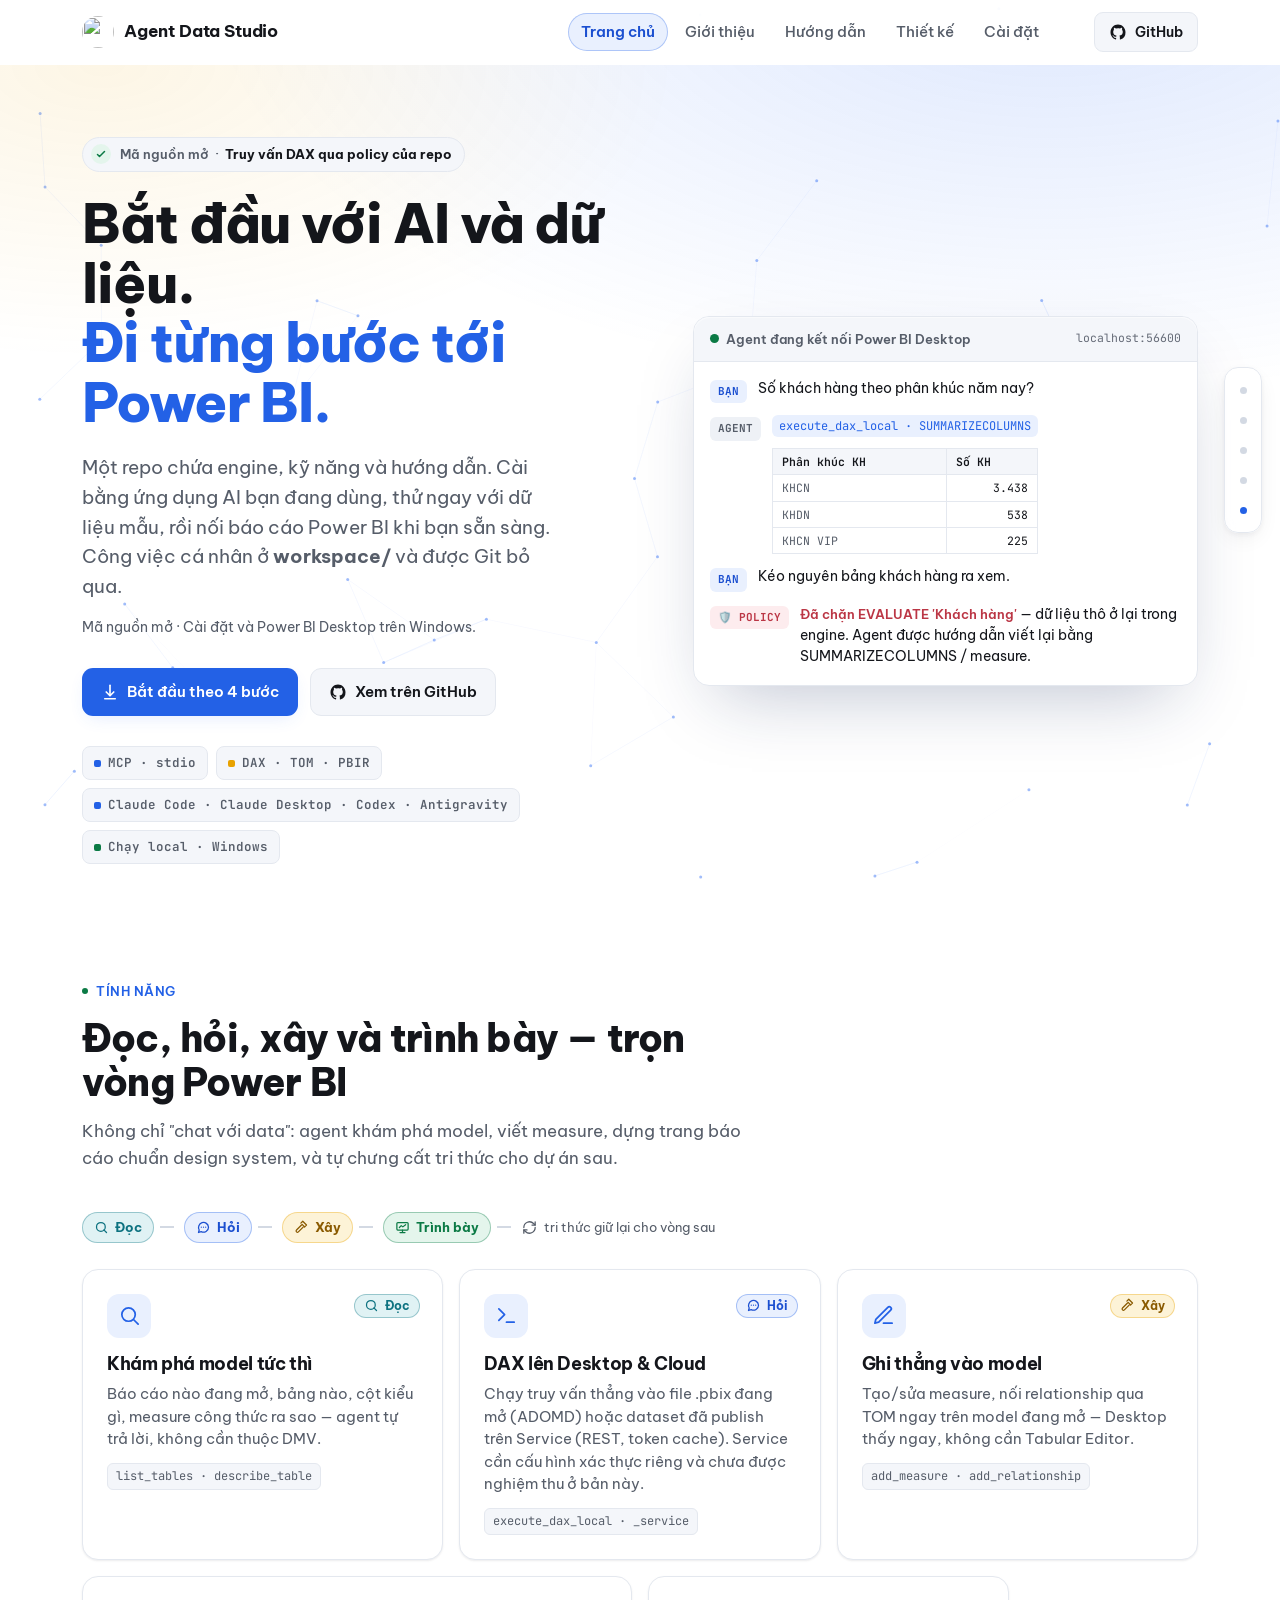
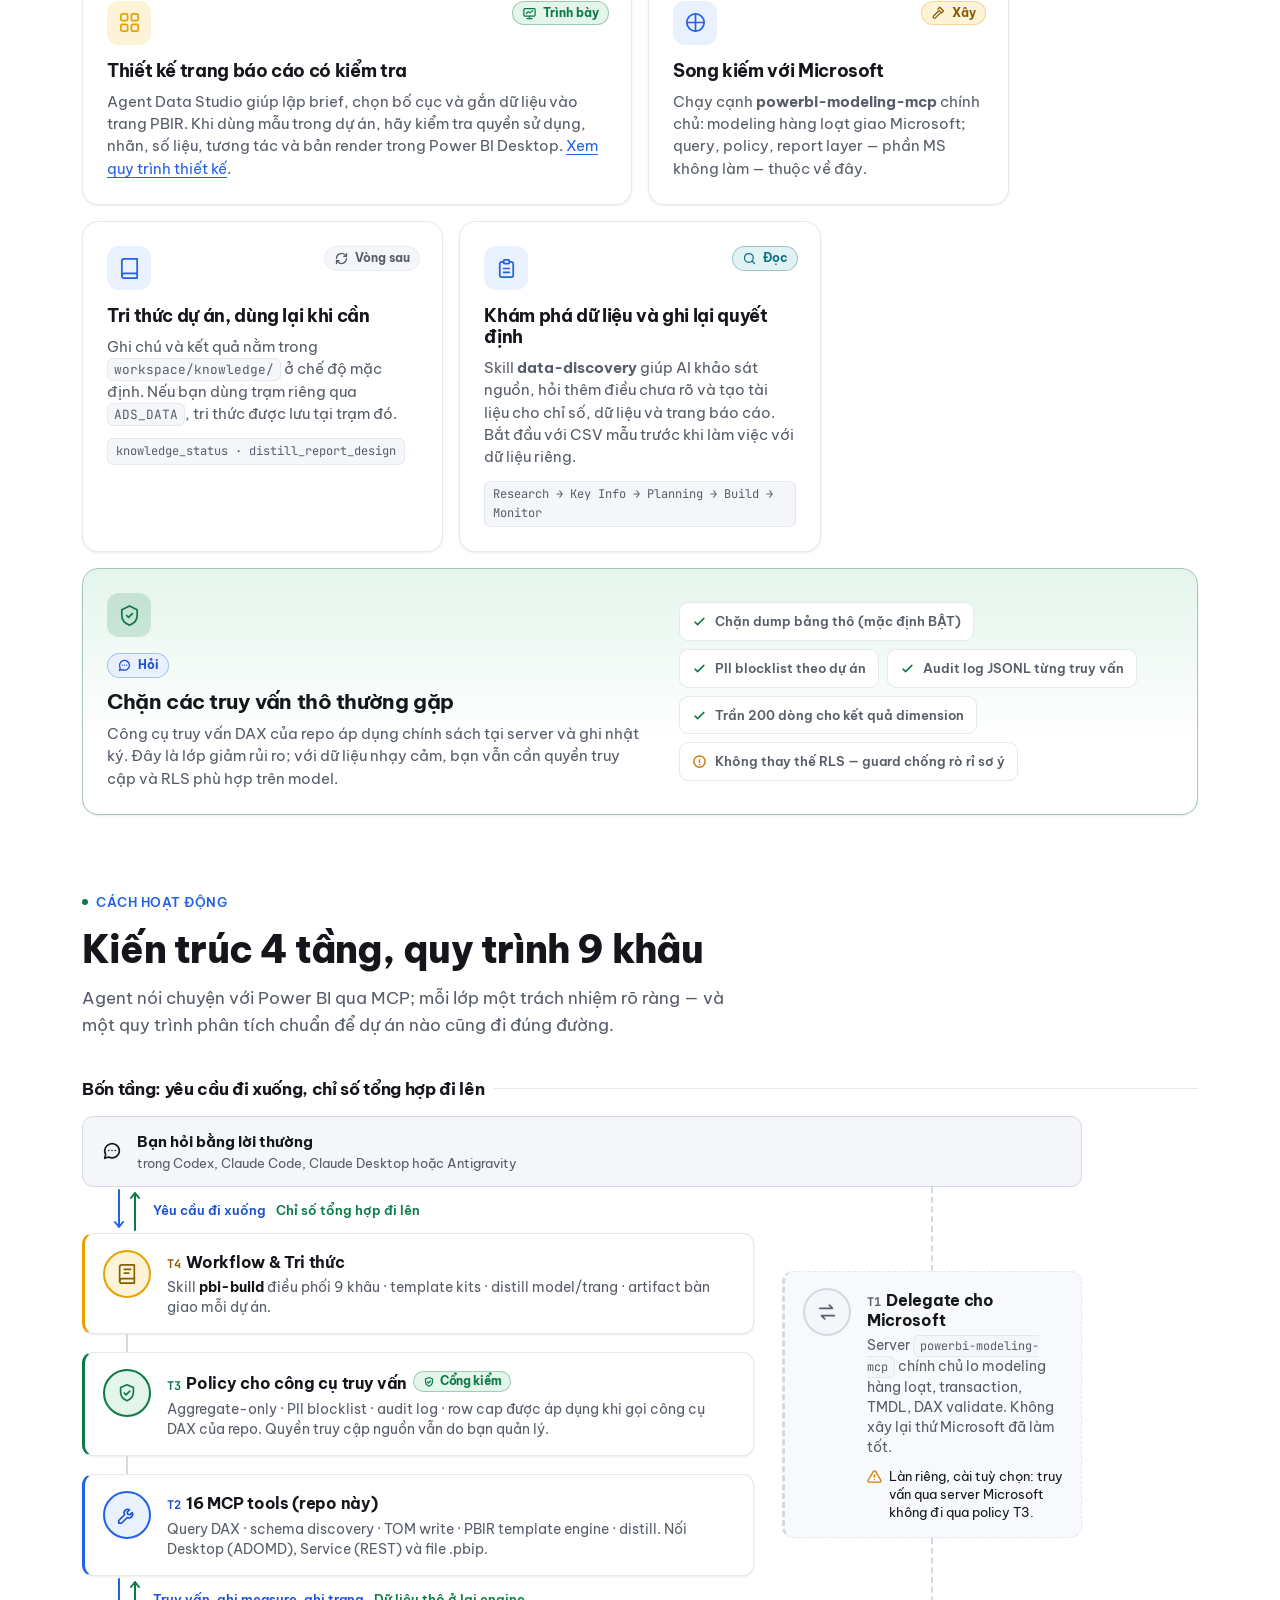
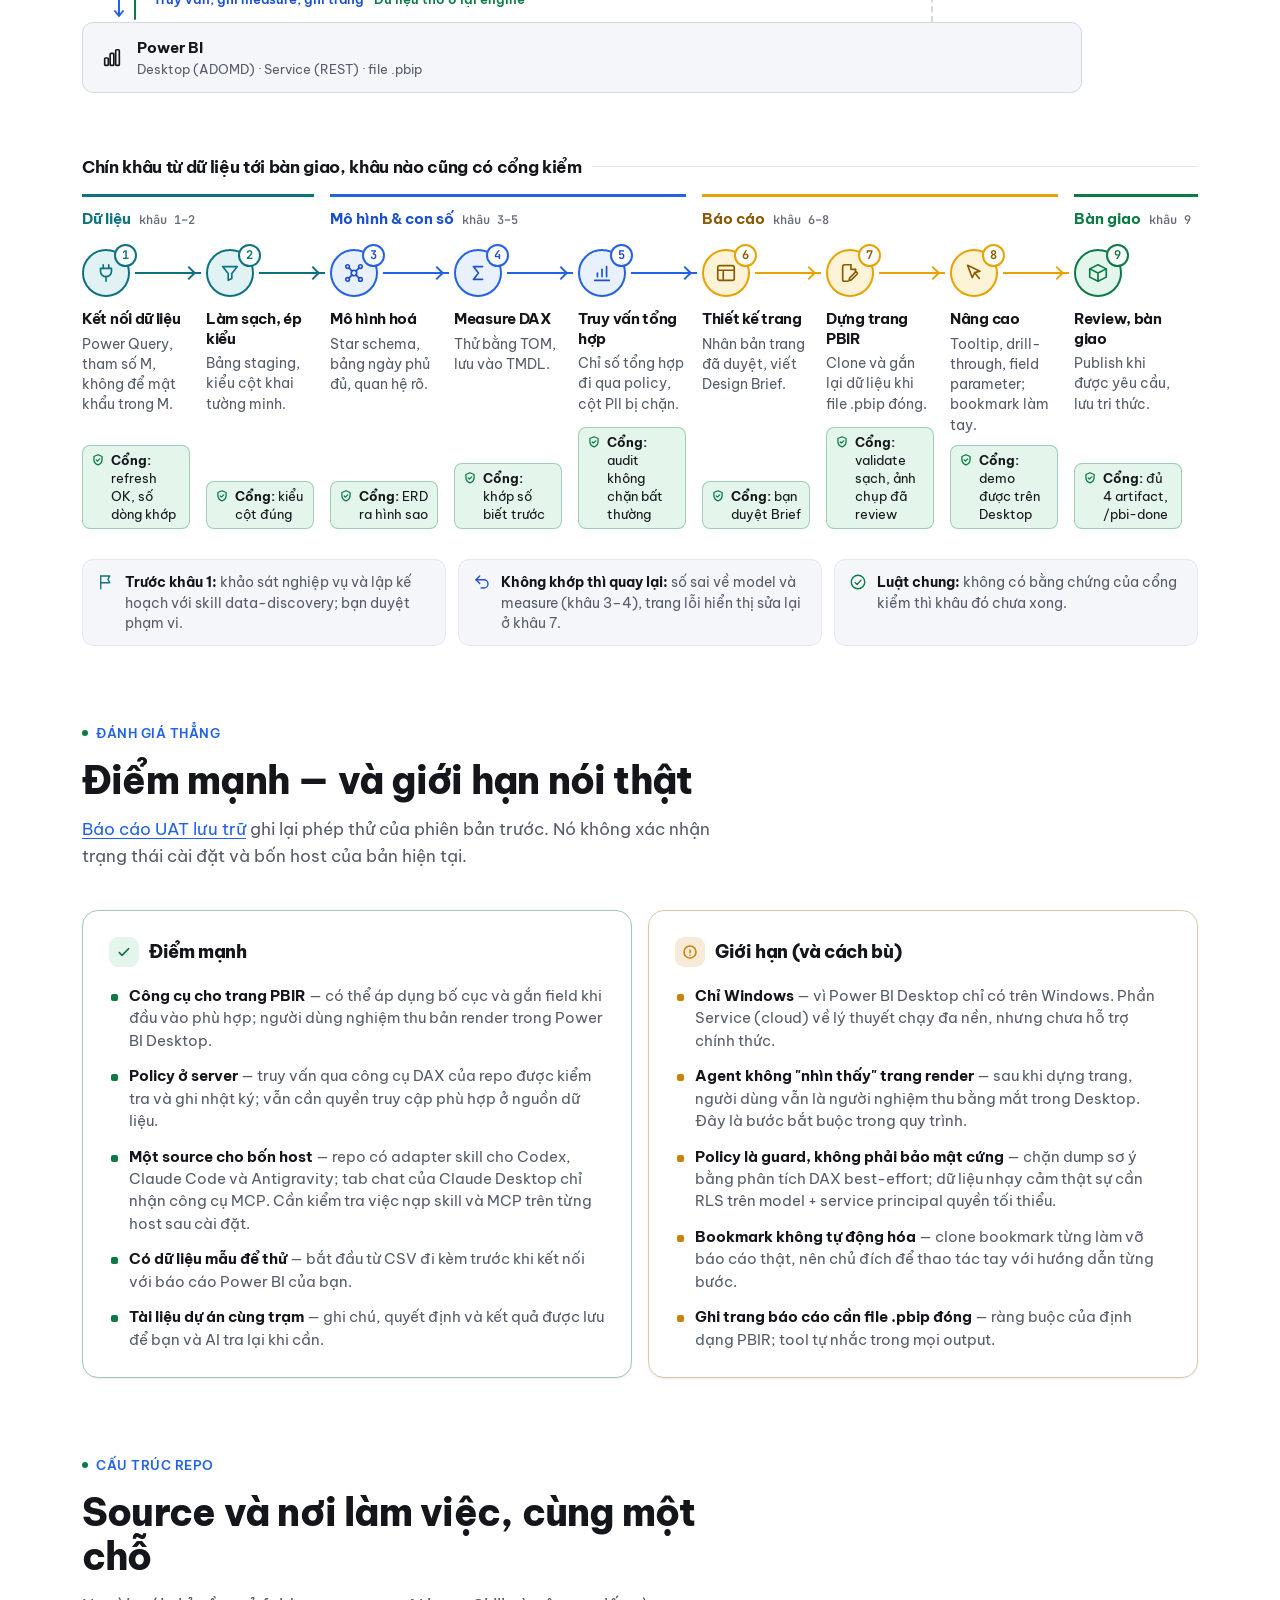
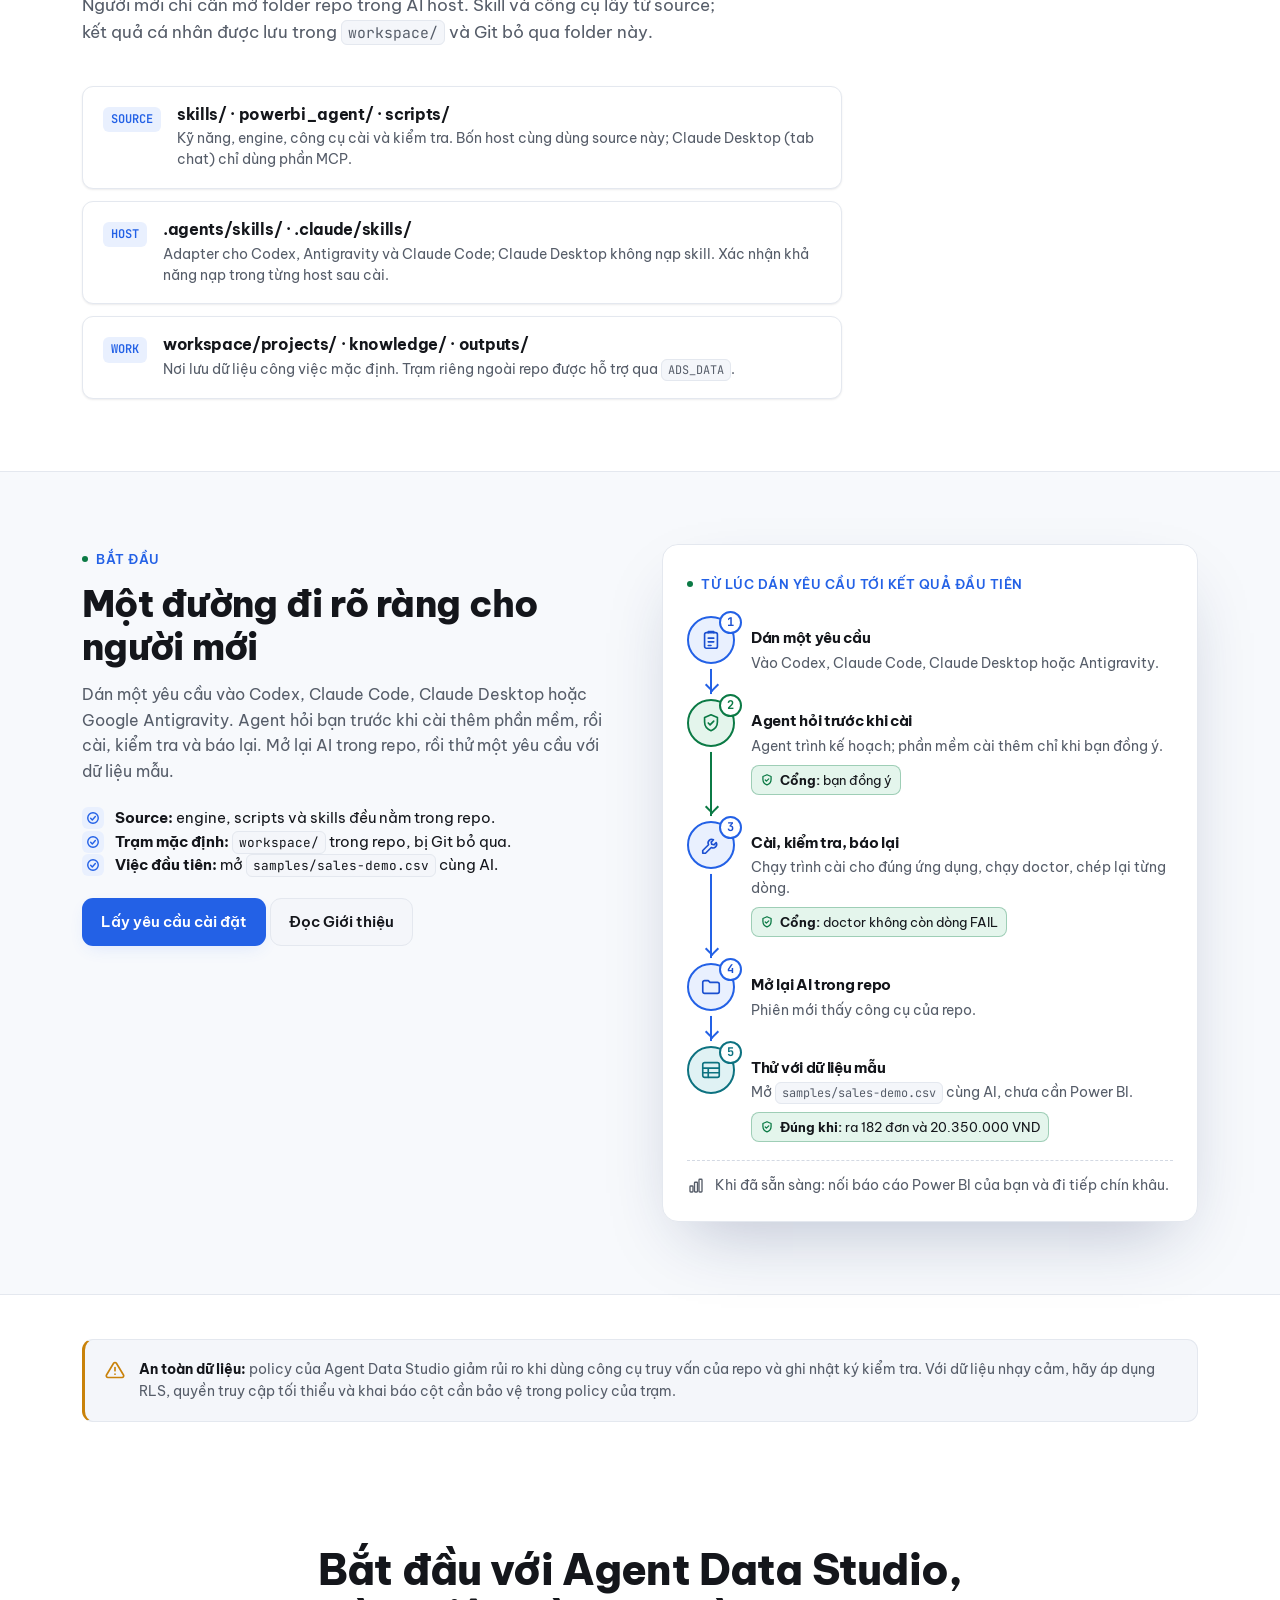
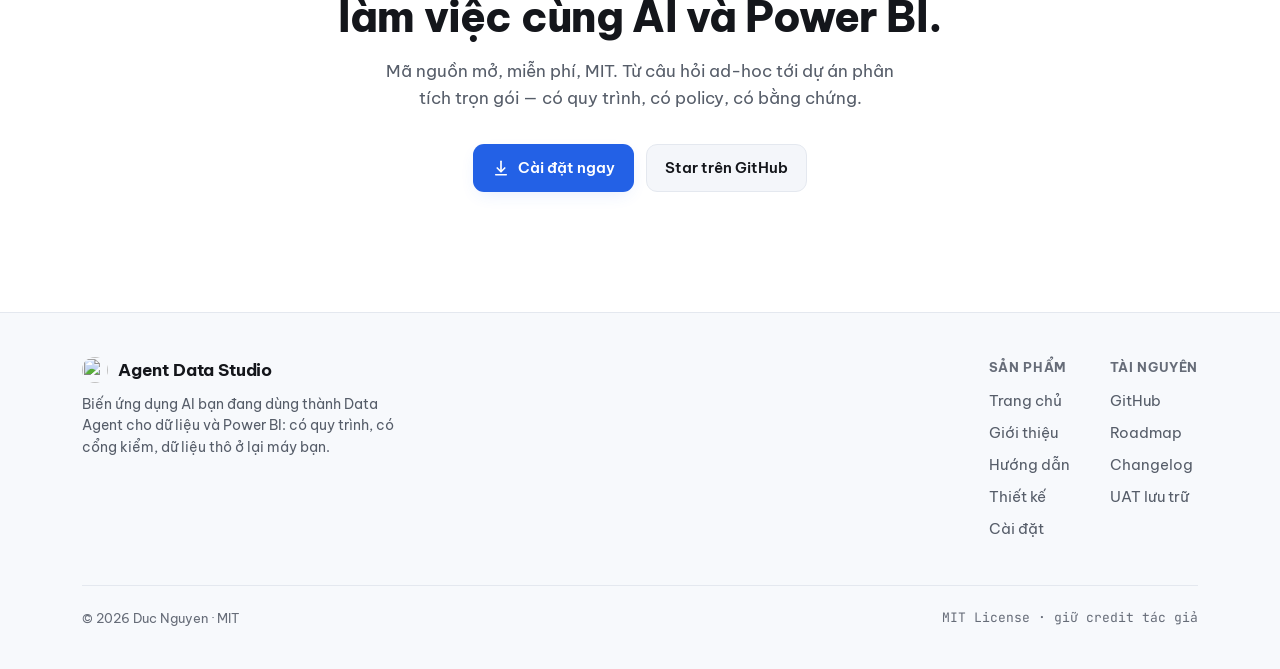
==== commit 920e32ed: "feat(site): infographic cho quy trình + nút Trang chủ, menu active dạng pill - Trang chủ: infographi" ====
--- a/docs/index.html
+++ b/docs/index.html
@@ -17,7 +17,7 @@
 <link rel="preconnect" href="https://fonts.googleapis.com">
 <link rel="preconnect" href="https://fonts.gstatic.com" crossorigin>
 <link href="https://fonts.googleapis.com/css2?family=Be+Vietnam+Pro:wght@400;500;600;700;800&family=JetBrains+Mono:wght@400;500;600&display=swap" rel="stylesheet">
-<link rel="stylesheet" href="assets/site.css">
+<link rel="stylesheet" href="assets/site.css?v=20260929">
 <style>
   /* Chỉ các khối riêng của trang chủ. Token, header, nút, footer, reveal, layers, sw, final,
      hội thoại mẫu… dùng chung từ assets/site.css. */
@@ -64,6 +64,10 @@
   .feat h3{font-size:1.12rem;font-weight:700}
   .feat p{margin-top:9px;color:var(--muted);font-size:14.5px;line-height:1.55}
   .feat .kbd{margin-top:12px;font-size:12px}
+  /* nhãn chặng của vòng Đọc → Hỏi → Xây → Trình bày, ghim góc phải thẻ */
+  .feat{position:relative}
+  .feat .ig-tag{position:absolute;top:24px;right:22px;margin:0}
+  .feat.full .ig-tag{position:static;margin:0 0 12px}
   .feat.full{grid-column:span 6;display:grid;grid-template-columns:1.1fr 1fr;gap:28px;align-items:center;
     background:linear-gradient(180deg,var(--ok-weak),transparent 70%),var(--surface);
     border-color:color-mix(in srgb,var(--ok) 30%,var(--border))}
@@ -84,28 +88,7 @@
     .feat,.feat.wide,.feat.full{grid-column:span 1}
   }
 
-  .pipe-wrap{overflow-x:auto;padding-bottom:6px;margin:0 -22px;padding-left:22px;padding-right:22px}
-  .pipe{display:flex;gap:0;min-width:min-content}
-  .pstep{flex:1 1 0;min-width:150px;position:relative;background:var(--surface);border:1px solid var(--border);
-    border-radius:var(--radius-sm);padding:18px 16px;box-shadow:var(--shadow-sm)}
-  .pstep:not(:last-child){margin-right:24px}
-  .pstep:not(:last-child)::after{content:"";position:absolute;top:50%;right:-24px;width:24px;height:2px;
-    background:linear-gradient(90deg,var(--border-strong),var(--accent))}
-  .pstep:not(:last-child)::before{content:"";position:absolute;top:50%;right:-7px;width:0;height:0;transform:translateY(-50%);
-    border-left:7px solid var(--accent);border-top:5px solid transparent;border-bottom:5px solid transparent;z-index:2}
-  .pnum{font-family:var(--mono);font-size:12px;font-weight:600;color:var(--accent);
-    background:var(--accent-weak);border-radius:6px;padding:2px 7px;display:inline-block}
-  .pstep h3{margin-top:12px;font-size:.96rem;font-weight:700}
-  .pstep p{margin-top:6px;font-size:12.5px;color:var(--muted);line-height:1.5}
-  @media (max-width:760px){
-    .pipe{flex-direction:column}
-    .pstep{min-width:0}
-    .pstep:not(:last-child){margin-right:0;margin-bottom:26px}
-    .pstep:not(:last-child)::after{top:auto;bottom:-26px;right:50%;width:2px;height:26px;
-      background:linear-gradient(180deg,var(--border-strong),var(--accent))}
-    .pstep:not(:last-child)::before{top:auto;bottom:-9px;right:50%;transform:translateX(50%);
-      border-left:5px solid transparent;border-right:5px solid transparent;border-top:7px solid var(--accent);border-bottom:0}
-  }
+  /* infographic "4 tầng" và "9 khâu" dùng khối .ig-* chung trong assets/site.css */
 
   .install{background:var(--bg-tint);border-top:1px solid var(--border);border-bottom:1px solid var(--border)}
   .install-grid{display:grid;grid-template-columns:1fr 1fr;gap:44px;align-items:start}
@@ -128,6 +111,36 @@
 </head>
 <body>
 <canvas id="netbg" aria-hidden="true"></canvas>
+<!-- icon vẽ tay cho infographic (.ig-*): dùng bằng <svg class="ig-ico"><use href="#i-..."/></svg> -->
+<svg class="ig-sprite" aria-hidden="true" focusable="false" xmlns="http://www.w3.org/2000/svg">
+  <symbol id="i-chat" viewBox="0 0 24 24"><path d="M20 11.5a8 8 0 0 1-11.7 7.1L4 20l1.1-4A8 8 0 1 1 20 11.5Z"/><path d="M8.5 11.5h.01M12 11.5h.01M15.5 11.5h.01"/></symbol>
+  <symbol id="i-bars" viewBox="0 0 24 24"><rect x="4" y="12" width="4" height="8" rx="1"/><rect x="10" y="7" width="4" height="13" rx="1"/><rect x="16" y="3" width="4" height="17" rx="1"/></symbol>
+  <symbol id="i-book" viewBox="0 0 24 24"><path d="M4 19.5A2.5 2.5 0 0 1 6.5 17H20"/><path d="M6.5 2H20v20H6.5A2.5 2.5 0 0 1 4 19.5v-15A2.5 2.5 0 0 1 6.5 2Z"/><path d="M9 7h7M9 11h5"/></symbol>
+  <symbol id="i-shield" viewBox="0 0 24 24"><path d="M12 3 5 6v5c0 4.3 2.9 7.8 7 9.5 4.1-1.7 7-5.2 7-9.5V6Z"/><path d="m9 12 2 2 4-4"/></symbol>
+  <symbol id="i-tool" viewBox="0 0 24 24"><path d="M14.7 6.3a4 4 0 0 0-5.4 5.4L3 18v3h3l6.3-6.3a4 4 0 0 0 5.4-5.4l-2.5 2.5-2.4-.6-.6-2.4Z"/></symbol>
+  <symbol id="i-swap" viewBox="0 0 24 24"><path d="M4 8h14l-3.5-3.5"/><path d="M20 16H6l3.5 3.5"/></symbol>
+  <symbol id="i-plug" viewBox="0 0 24 24"><path d="M9 3v4M15 3v4"/><path d="M6 7h12v3a6 6 0 0 1-12 0Z"/><path d="M12 16v5"/></symbol>
+  <symbol id="i-filter" viewBox="0 0 24 24"><path d="M4 5h16l-6 7.5V18l-4 2v-7.5Z"/></symbol>
+  <symbol id="i-star" viewBox="0 0 24 24"><circle cx="12" cy="12" r="3"/><circle cx="5" cy="5" r="2"/><circle cx="19" cy="5" r="2"/><circle cx="5" cy="19" r="2"/><circle cx="19" cy="19" r="2"/><path d="m6.5 6.5 3.4 3.4M17.5 6.5l-3.4 3.4M6.5 17.5l3.4-3.4M17.5 17.5l-3.4-3.4"/></symbol>
+  <symbol id="i-sigma" viewBox="0 0 24 24"><path d="M17 5H7l5.5 7L7 19h10"/></symbol>
+  <symbol id="i-chart" viewBox="0 0 24 24"><path d="M4 20h16"/><path d="M7 16v-4M12 16V8M17 16V5"/></symbol>
+  <symbol id="i-layout" viewBox="0 0 24 24"><rect x="3" y="4" width="18" height="16" rx="2"/><path d="M3 9h18M9 9v11"/></symbol>
+  <symbol id="i-build" viewBox="0 0 24 24"><path d="M13 3H6a2 2 0 0 0-2 2v14a2 2 0 0 0 2 2h4"/><path d="M13 3v5h5"/><path d="M18 8v2.5"/><path d="m19.6 13.4-6.1 6.1L11 20l.5-2.5 6.1-6.1a1.4 1.4 0 0 1 2 2Z"/></symbol>
+  <symbol id="i-pointer" viewBox="0 0 24 24"><path d="M5 3.5 18.5 10l-5.7 1.6L10 17Z"/><path d="m12.8 11.6 5 6.4"/></symbol>
+  <symbol id="i-package" viewBox="0 0 24 24"><path d="M3 7.5 12 3l9 4.5v9L12 21l-9-4.5Z"/><path d="M3 7.5 12 12l9-4.5M12 12v9"/></symbol>
+  <symbol id="i-flag" viewBox="0 0 24 24"><path d="M5 21V4"/><path d="M5 4h12l-2.5 4.5L17 13H5"/></symbol>
+  <symbol id="i-undo" viewBox="0 0 24 24"><path d="M9 14 4 9l5-5"/><path d="M4 9h10.5a5.5 5.5 0 0 1 0 11H11"/></symbol>
+  <symbol id="i-check" viewBox="0 0 24 24"><circle cx="12" cy="12" r="9"/><path d="m8 12.5 2.8 2.8L16 9.5"/></symbol>
+  <symbol id="i-clip" viewBox="0 0 24 24"><rect x="5" y="4" width="14" height="17" rx="2"/><path d="M9 4V2.8h6V4"/><path d="M9 10h6M9 14h6M9 18h3"/></symbol>
+  <symbol id="i-folder" viewBox="0 0 24 24"><path d="M3 7a2 2 0 0 1 2-2h4l2 2h8a2 2 0 0 1 2 2v8a2 2 0 0 1-2 2H5a2 2 0 0 1-2-2Z"/></symbol>
+  <symbol id="i-table" viewBox="0 0 24 24"><rect x="3" y="4" width="18" height="16" rx="2"/><path d="M3 10h18M3 15h18M9 10v10"/></symbol>
+  <symbol id="i-search" viewBox="0 0 24 24"><circle cx="11" cy="11" r="7"/><path d="m20 20-4.2-4.2"/></symbol>
+  <symbol id="i-hammer" viewBox="0 0 24 24"><path d="m13 7 4 4"/><path d="M12 8 4 16a2.1 2.1 0 0 0 3 3l8-8"/><path d="m11 5 3-3 6 6-3 3"/></symbol>
+  <symbol id="i-present" viewBox="0 0 24 24"><rect x="3" y="4" width="18" height="12" rx="1.5"/><path d="M12 16v4M8 20h8"/><path d="m7 12 3-3 2.5 2L17 7.5"/></symbol>
+  <symbol id="i-alert" viewBox="0 0 24 24"><path d="M12 9v4M12 17h.01"/><path d="M10.3 3.9 1.8 18a2 2 0 0 0 1.7 3h17a2 2 0 0 0 1.7-3L13.7 3.9a2 2 0 0 0-3.4 0Z"/></symbol>
+  <symbol id="i-loop" viewBox="0 0 24 24"><path d="M4 12a8 8 0 0 1 13.7-5.6L20 8.5"/><path d="M20 4v4.5h-4.5"/><path d="M20 12a8 8 0 0 1-13.7 5.6L4 15.5"/><path d="M4 20v-4.5h4.5"/></symbol>
+</svg>
+
 
 <!-- ======= HEADER (khuôn chung mọi trang — tests/test_site_nav.py canh lệch) ======= -->
 <a class="skip" href="#main">Bỏ qua điều hướng</a>
@@ -135,6 +148,7 @@
   <div class="wrap nav">
     <a class="brand" href="./"><img src="assets/logo-128.png" alt="">Agent Data Studio</a>
     <nav class="nav-links" aria-label="Điều hướng chính">
+      <a href="./" class="active" aria-current="page">Trang chủ</a>
       <a href="about/">Giới thiệu</a>
       <a href="instruction/">Hướng dẫn</a>
       <a href="architecture/">Thiết kế</a>
@@ -230,51 +244,58 @@
       <h2><span data-i18n="vi">Đọc, hỏi, xây và trình bày — trọn vòng Power BI</span><span data-i18n="en">Read, ask, build and present — the full Power BI loop</span></h2>
       <p>Không chỉ "chat với data": agent khám phá model, viết measure, dựng trang báo cáo chuẩn design system, và tự chưng cất tri thức cho dự án sau.</p>
     </div>
+    <ol class="ig-loop reveal" aria-label="Vòng làm việc: đọc, hỏi, xây, trình bày, rồi giữ tri thức cho vòng sau">
+      <li><span class="ig-tag c-teal"><svg class="ig-ico" aria-hidden="true"><use href="#i-search"/></svg>Đọc</span></li>
+      <li><span class="ig-tag c-acc"><svg class="ig-ico" aria-hidden="true"><use href="#i-chat"/></svg>Hỏi</span></li>
+      <li><span class="ig-tag c-gold"><svg class="ig-ico" aria-hidden="true"><use href="#i-hammer"/></svg>Xây</span></li>
+      <li><span class="ig-tag c-ok"><svg class="ig-ico" aria-hidden="true"><use href="#i-present"/></svg>Trình bày</span></li>
+      <li><span class="ig-back"><svg class="ig-ico" aria-hidden="true"><use href="#i-loop"/></svg>tri thức giữ lại cho vòng sau</span></li>
+    </ol>
     <div class="bento">
       <div class="feat reveal">
         <div class="ficon"><svg viewBox="0 0 24 24" fill="none" stroke="currentColor" stroke-width="1.8" stroke-linecap="round" stroke-linejoin="round"><circle cx="11" cy="11" r="7"/><path d="m21 21-4.3-4.3"/></svg></div>
-        <h3>Khám phá model tức thì</h3>
+        <span class="ig-tag c-teal"><svg class="ig-ico" aria-hidden="true"><use href="#i-search"/></svg>Đọc</span><h3>Khám phá model tức thì</h3>
         <p>Báo cáo nào đang mở, bảng nào, cột kiểu gì, measure công thức ra sao — agent tự trả lời, không cần thuộc DMV.</p>
         <span class="kbd">list_tables · describe_table</span>
       </div>
       <div class="feat reveal">
         <div class="ficon"><svg viewBox="0 0 24 24" fill="none" stroke="currentColor" stroke-width="1.8" stroke-linecap="round" stroke-linejoin="round"><path d="M4 17l6-6-6-6"/><path d="M12 19h8"/></svg></div>
-        <h3>DAX lên Desktop &amp; Cloud</h3>
+        <span class="ig-tag c-acc"><svg class="ig-ico" aria-hidden="true"><use href="#i-chat"/></svg>Hỏi</span><h3>DAX lên Desktop &amp; Cloud</h3>
         <p>Chạy truy vấn thẳng vào file .pbix đang mở (ADOMD) hoặc dataset đã publish trên Service (REST, token cache). Service cần cấu hình xác thực riêng và chưa được nghiệm thu ở bản này.</p>
         <span class="kbd">execute_dax_local · _service</span>
       </div>
       <div class="feat reveal">
         <div class="ficon"><svg viewBox="0 0 24 24" fill="none" stroke="currentColor" stroke-width="1.8" stroke-linecap="round" stroke-linejoin="round"><path d="M12 20h9"/><path d="M16.5 3.5a2.1 2.1 0 0 1 3 3L7 19l-4 1 1-4Z"/></svg></div>
-        <h3>Ghi thẳng vào model</h3>
+        <span class="ig-tag c-gold"><svg class="ig-ico" aria-hidden="true"><use href="#i-hammer"/></svg>Xây</span><h3>Ghi thẳng vào model</h3>
         <p>Tạo/sửa measure, nối relationship qua TOM ngay trên model đang mở — Desktop thấy ngay, không cần Tabular Editor.</p>
         <span class="kbd">add_measure · add_relationship</span>
       </div>
       <div class="feat wide reveal">
         <div class="ficon gold"><svg viewBox="0 0 24 24" fill="none" stroke="currentColor" stroke-width="1.8" stroke-linecap="round" stroke-linejoin="round"><rect x="3" y="3" width="7" height="7" rx="1.5"/><rect x="14" y="3" width="7" height="7" rx="1.5"/><rect x="3" y="14" width="7" height="7" rx="1.5"/><rect x="14" y="14" width="7" height="7" rx="1.5"/></svg></div>
-        <h3>Thiết kế trang báo cáo có kiểm tra</h3>
+        <span class="ig-tag c-ok"><svg class="ig-ico" aria-hidden="true"><use href="#i-present"/></svg>Trình bày</span><h3>Thiết kế trang báo cáo có kiểm tra</h3>
         <p>Agent Data Studio giúp lập brief, chọn bố cục và gắn dữ liệu vào trang PBIR. Khi dùng mẫu trong dự án, hãy kiểm tra quyền sử dụng, nhãn, số liệu, tương tác và bản render trong Power BI Desktop. <a href="architecture/#template-kit" style="color:var(--accent)">Xem quy trình thiết kế</a>.</p>
       </div>
       <div class="feat reveal">
         <div class="ficon"><svg viewBox="0 0 24 24" fill="none" stroke="currentColor" stroke-width="1.8" stroke-linecap="round" stroke-linejoin="round"><path d="M12 3v18"/><path d="M3 12h18"/><circle cx="12" cy="12" r="9"/></svg></div>
-        <h3>Song kiếm với Microsoft</h3>
+        <span class="ig-tag c-gold"><svg class="ig-ico" aria-hidden="true"><use href="#i-hammer"/></svg>Xây</span><h3>Song kiếm với Microsoft</h3>
         <p>Chạy cạnh <b>powerbi-modeling-mcp</b> chính chủ: modeling hàng loạt giao Microsoft; query, policy, report layer — phần MS không làm — thuộc về đây.</p>
       </div>
       <div class="feat reveal">
         <div class="ficon"><svg viewBox="0 0 24 24" fill="none" stroke="currentColor" stroke-width="1.8" stroke-linecap="round" stroke-linejoin="round"><path d="M4 19.5A2.5 2.5 0 0 1 6.5 17H20"/><path d="M6.5 2H20v20H6.5A2.5 2.5 0 0 1 4 19.5v-15A2.5 2.5 0 0 1 6.5 2Z"/></svg></div>
-        <h3>Tri thức dự án, dùng lại khi cần</h3>
+        <span class="ig-tag c-mute"><svg class="ig-ico" aria-hidden="true"><use href="#i-loop"/></svg>Vòng sau</span><h3>Tri thức dự án, dùng lại khi cần</h3>
         <p>Ghi chú và kết quả nằm trong <code class="inline">workspace/knowledge/</code> ở chế độ mặc định. Nếu bạn dùng trạm riêng qua <code class="inline">ADS_DATA</code>, tri thức được lưu tại trạm đó.</p>
         <span class="kbd">knowledge_status · distill_report_design</span>
       </div>
       <div class="feat reveal">
         <div class="ficon"><svg viewBox="0 0 24 24" fill="none" stroke="currentColor" stroke-width="1.8" stroke-linecap="round" stroke-linejoin="round"><path d="M9 5H7a2 2 0 0 0-2 2v12a2 2 0 0 0 2 2h10a2 2 0 0 0 2-2V7a2 2 0 0 0-2-2h-2"/><rect x="9" y="3" width="6" height="4" rx="1"/><path d="M9 12h6"/><path d="M9 16h6"/></svg></div>
-        <h3>Khám phá dữ liệu và ghi lại quyết định</h3>
+        <span class="ig-tag c-teal"><svg class="ig-ico" aria-hidden="true"><use href="#i-search"/></svg>Đọc</span><h3>Khám phá dữ liệu và ghi lại quyết định</h3>
         <p>Skill <b>data-discovery</b> giúp AI khảo sát nguồn, hỏi thêm điều chưa rõ và tạo tài liệu cho chỉ số, dữ liệu và trang báo cáo. Bắt đầu với CSV mẫu trước khi làm việc với dữ liệu riêng.</p>
         <span class="kbd">Research → Key Info → Planning → Build → Monitor</span>
       </div>
       <div class="feat full reveal">
         <div>
           <div class="ficon"><svg viewBox="0 0 24 24" fill="none" stroke="currentColor" stroke-width="1.8" stroke-linecap="round" stroke-linejoin="round"><path d="M12 2 4 6v6c0 5 3.4 8.4 8 10 4.6-1.6 8-5 8-10V6Z"/><path d="m9 12 2 2 4-4"/></svg></div>
-          <h3>Chặn các truy vấn thô thường gặp</h3>
+          <span class="ig-tag c-acc"><svg class="ig-ico" aria-hidden="true"><use href="#i-chat"/></svg>Hỏi</span><h3>Chặn các truy vấn thô thường gặp</h3>
           <p>Công cụ truy vấn DAX của repo áp dụng chính sách tại server và ghi nhật ký. Đây là lớp giảm rủi ro; với dữ liệu nhạy cảm, bạn vẫn cần quyền truy cập và RLS phù hợp trên model.</p>
         </div>
         <div class="privacy-tags">
@@ -298,34 +319,107 @@
       <p>Agent nói chuyện với Power BI qua MCP; mỗi lớp một trách nhiệm rõ ràng — và một quy trình phân tích chuẩn để dự án nào cũng đi đúng đường.</p>
     </div>
 
-    <div class="layers reveal" style="margin-bottom:52px">
-      <div class="layer">
-        <span class="lnum">T4</span>
-        <div><h3>Workflow &amp; Tri thức</h3><p>Skill <b>pbi-build</b> 9 khâu · template kits · distill model/trang · artifact bàn giao mỗi dự án.</p></div>
-      </div>
-      <div class="layer">
-        <span class="lnum">T3</span>
-        <div><h3>Policy cho công cụ truy vấn</h3><p>Aggregate-only · PII blocklist · audit log · row cap được áp dụng khi gọi công cụ DAX của repo. Quyền truy cập nguồn vẫn do bạn quản lý.</p></div>
-      </div>
-      <div class="layer">
-        <span class="lnum">T2</span>
-        <div><h3>16 MCP tools (repo này)</h3><p>Query DAX · schema discovery · TOM write · PBIR template engine · distill — nối Desktop (ADOMD) + Service (REST) + file .pbip.</p></div>
-      </div>
-      <div class="layer dele">
-        <span class="lnum">T1</span>
-        <div><h3>Delegate: microsoft/powerbi-modeling-mcp</h3><p>Modeling hàng loạt, transaction, TMDL, DAX validate — không xây lại thứ Microsoft đã làm tốt.</p></div>
-      </div>
-    </div>
-
-    <div class="pipe-wrap reveal">
-      <div class="pipe">
-        <div class="pstep"><span class="pnum">1–2</span><h3>Kết nối &amp; Transform</h3><p>Power Query / M parameter, kiểu dữ liệu tường minh, đếm dòng đối chiếu.</p></div>
-        <div class="pstep"><span class="pnum">3</span><h3>Mô hình hóa</h3><p>Star schema + relationship; soi lại bằng Mermaid ERD tự sinh.</p></div>
-        <div class="pstep"><span class="pnum">4–5</span><h3>DAX</h3><p>Measure có format + verify từng cái; truy vấn tổng hợp qua policy.</p></div>
-        <div class="pstep"><span class="pnum">6–7</span><h3>Trang báo cáo</h3><p>apply_template từ kit — đẹp ngay từ lần dựng đầu.</p></div>
-        <div class="pstep"><span class="pnum">8</span><h3>Nâng cao</h3><p>Tooltip, drill-through, parameters; bookmark thao tác tay.</p></div>
-        <div class="pstep"><span class="pnum">9</span><h3>Bàn giao</h3><p>4 artifact + chưng cất model/kit thành tri thức tái dùng.</p></div>
-      </div>
+    <!-- Infographic 1: 4 tầng. Yêu cầu đi xuống qua T4 → T3 → T2 tới Power BI; T1 đi làn riêng. -->
+    <h3 class="ig-title reveal">Bốn tầng: yêu cầu đi xuống, chỉ số tổng hợp đi lên</h3>
+    <div class="ig ig-stack reveal" role="group" aria-label="Kiến trúc 4 tầng: yêu cầu từ ứng dụng AI đi qua tầng 4, 3, 2 tới Power BI; tầng 1 của Microsoft đi làn riêng" style="margin-bottom:64px">
+      <div class="ig-end ig-host">
+        <svg class="ig-ico" aria-hidden="true"><use href="#i-chat"/></svg>
+        <div><b>Bạn hỏi bằng lời thường</b><span>trong Codex, Claude Code, Claude Desktop hoặc Antigravity</span></div>
+      </div>
+      <div class="ig-flow f-down" aria-hidden="true">
+        <svg viewBox="0 0 32 46"><path class="dn" d="M8 3v37M4 35l4 5 4-5"/><path class="up" d="M24 43V6M20 11l4-5 4 5"/></svg>
+        <span class="l-dn">Yêu cầu đi xuống</span><span class="l-up">Chỉ số tổng hợp đi lên</span>
+      </div>
+      <ol class="ig-tiers" aria-label="Ba tầng nằm trong repo">
+        <li class="ig-tier c-gold">
+          <span class="ig-node"><svg class="ig-ico" aria-hidden="true"><use href="#i-book"/></svg></span>
+          <div class="ig-body"><h4><span class="ig-tcode">T4</span>Workflow &amp; Tri thức</h4>
+            <p>Skill <b>pbi-build</b> điều phối 9 khâu · template kits · distill model/trang · artifact bàn giao mỗi dự án.</p></div>
+        </li>
+        <li class="ig-tier c-ok">
+          <span class="ig-node"><svg class="ig-ico" aria-hidden="true"><use href="#i-shield"/></svg></span>
+          <div class="ig-body"><h4><span class="ig-tcode">T3</span>Policy cho công cụ truy vấn<span class="ig-badge"><svg class="ig-ico" aria-hidden="true"><use href="#i-shield"/></svg>Cổng kiểm</span></h4>
+            <p>Aggregate-only · PII blocklist · audit log · row cap được áp dụng khi gọi công cụ DAX của repo. Quyền truy cập nguồn vẫn do bạn quản lý.</p></div>
+        </li>
+        <li class="ig-tier c-acc">
+          <span class="ig-node"><svg class="ig-ico" aria-hidden="true"><use href="#i-tool"/></svg></span>
+          <div class="ig-body"><h4><span class="ig-tcode">T2</span>16 MCP tools (repo này)</h4>
+            <p>Query DAX · schema discovery · TOM write · PBIR template engine · distill. Nối Desktop (ADOMD), Service (REST) và file .pbip.</p></div>
+        </li>
+      </ol>
+      <div class="ig-flow f-up" aria-hidden="true">
+        <svg viewBox="0 0 32 46"><path class="dn" d="M8 3v37M4 35l4 5 4-5"/><path class="up" d="M24 43V6M20 11l4-5 4 5"/></svg>
+        <span class="l-dn">Truy vấn, ghi measure, ghi trang</span><span class="l-up">Dữ liệu thô ở lại engine</span>
+      </div>
+      <div class="ig-end ig-pbi">
+        <svg class="ig-ico" aria-hidden="true"><use href="#i-bars"/></svg>
+        <div><b>Power BI</b><span>Desktop (ADOMD) · Service (REST) · file .pbip</span></div>
+      </div>
+      <div class="ig-side">
+        <div class="ig-tier c-mute">
+          <span class="ig-node"><svg class="ig-ico" aria-hidden="true"><use href="#i-swap"/></svg></span>
+          <div class="ig-body"><h4><span class="ig-tcode">T1</span>Delegate cho Microsoft</h4>
+            <p>Server <code class="inline">powerbi-modeling-mcp</code> chính chủ lo modeling hàng loạt, transaction, TMDL, DAX validate. Không xây lại thứ Microsoft đã làm tốt.</p>
+            <p class="ig-warn"><svg class="ig-ico" aria-hidden="true"><use href="#i-alert"/></svg><span>Làn riêng, cài tuỳ chọn: truy vấn qua server Microsoft không đi qua policy T3.</span></p></div>
+        </div>
+      </div>
+    </div>
+
+    <!-- Infographic 2: 9 khâu (skills/pbi-build/references/kpim/pipeline-execution.md), 4 giai đoạn, mỗi khâu một cổng kiểm. -->
+    <h3 class="ig-title reveal">Chín khâu từ dữ liệu tới bàn giao, khâu nào cũng có cổng kiểm</h3>
+    <ol class="ig ig-pipe reveal" aria-label="Quy trình 9 khâu chia 4 giai đoạn">
+      <li class="ig-phase c-teal">
+        <p class="ig-phase-h"><b>Dữ liệu</b><span>khâu 1–2</span></p>
+        <ol class="ig-track ig-h">
+          <li class="ig-step" style="--i:0"><span class="ig-node"><svg class="ig-ico" aria-hidden="true"><use href="#i-plug"/></svg><span class="ig-num">1</span></span>
+            <div class="ig-body"><h4>Kết nối dữ liệu</h4><p>Power Query, tham số M, không để mật khẩu trong M.</p>
+              <p class="ig-gate"><svg class="ig-ico" aria-hidden="true"><use href="#i-shield"/></svg><span><b>Cổng:</b> refresh OK, số dòng khớp</span></p></div></li>
+          <li class="ig-step" style="--i:1"><span class="ig-node"><svg class="ig-ico" aria-hidden="true"><use href="#i-filter"/></svg><span class="ig-num">2</span></span>
+            <div class="ig-body"><h4>Làm sạch, ép kiểu</h4><p>Bảng staging, kiểu cột khai tường minh.</p>
+              <p class="ig-gate"><svg class="ig-ico" aria-hidden="true"><use href="#i-shield"/></svg><span><b>Cổng:</b> kiểu cột đúng</span></p></div></li>
+        </ol>
+      </li>
+      <li class="ig-phase c-acc">
+        <p class="ig-phase-h"><b>Mô hình &amp; con số</b><span>khâu 3–5</span></p>
+        <ol class="ig-track ig-h">
+          <li class="ig-step" style="--i:2"><span class="ig-node"><svg class="ig-ico" aria-hidden="true"><use href="#i-star"/></svg><span class="ig-num">3</span></span>
+            <div class="ig-body"><h4>Mô hình hoá</h4><p>Star schema, bảng ngày phủ đủ, quan hệ rõ.</p>
+              <p class="ig-gate"><svg class="ig-ico" aria-hidden="true"><use href="#i-shield"/></svg><span><b>Cổng:</b> ERD ra hình sao</span></p></div></li>
+          <li class="ig-step" style="--i:3"><span class="ig-node"><svg class="ig-ico" aria-hidden="true"><use href="#i-sigma"/></svg><span class="ig-num">4</span></span>
+            <div class="ig-body"><h4>Measure DAX</h4><p>Thử bằng TOM, lưu vào TMDL.</p>
+              <p class="ig-gate"><svg class="ig-ico" aria-hidden="true"><use href="#i-shield"/></svg><span><b>Cổng:</b> khớp số biết trước</span></p></div></li>
+          <li class="ig-step" style="--i:4"><span class="ig-node"><svg class="ig-ico" aria-hidden="true"><use href="#i-chart"/></svg><span class="ig-num">5</span></span>
+            <div class="ig-body"><h4>Truy vấn tổng hợp</h4><p>Chỉ số tổng hợp đi qua policy, cột PII bị chặn.</p>
+              <p class="ig-gate"><svg class="ig-ico" aria-hidden="true"><use href="#i-shield"/></svg><span><b>Cổng:</b> audit không chặn bất thường</span></p></div></li>
+        </ol>
+      </li>
+      <li class="ig-phase c-gold">
+        <p class="ig-phase-h"><b>Báo cáo</b><span>khâu 6–8</span></p>
+        <ol class="ig-track ig-h">
+          <li class="ig-step" style="--i:5"><span class="ig-node"><svg class="ig-ico" aria-hidden="true"><use href="#i-layout"/></svg><span class="ig-num">6</span></span>
+            <div class="ig-body"><h4>Thiết kế trang</h4><p>Nhân bản trang đã duyệt, viết Design Brief.</p>
+              <p class="ig-gate"><svg class="ig-ico" aria-hidden="true"><use href="#i-shield"/></svg><span><b>Cổng:</b> bạn duyệt Brief</span></p></div></li>
+          <li class="ig-step" style="--i:6"><span class="ig-node"><svg class="ig-ico" aria-hidden="true"><use href="#i-build"/></svg><span class="ig-num">7</span></span>
+            <div class="ig-body"><h4>Dựng trang PBIR</h4><p>Clone và gắn lại dữ liệu khi file .pbip đóng.</p>
+              <p class="ig-gate"><svg class="ig-ico" aria-hidden="true"><use href="#i-shield"/></svg><span><b>Cổng:</b> validate sạch, ảnh chụp đã review</span></p></div></li>
+          <li class="ig-step" style="--i:7"><span class="ig-node"><svg class="ig-ico" aria-hidden="true"><use href="#i-pointer"/></svg><span class="ig-num">8</span></span>
+            <div class="ig-body"><h4>Nâng cao</h4><p>Tooltip, drill-through, field parameter; bookmark làm tay.</p>
+              <p class="ig-gate"><svg class="ig-ico" aria-hidden="true"><use href="#i-shield"/></svg><span><b>Cổng:</b> demo được trên Desktop</span></p></div></li>
+        </ol>
+      </li>
+      <li class="ig-phase c-ok">
+        <p class="ig-phase-h"><b>Bàn giao</b><span>khâu 9</span></p>
+        <ol class="ig-track ig-h">
+          <li class="ig-step" style="--i:8"><span class="ig-node"><svg class="ig-ico" aria-hidden="true"><use href="#i-package"/></svg><span class="ig-num">9</span></span>
+            <div class="ig-body"><h4>Review, bàn giao</h4><p>Publish khi được yêu cầu, lưu tri thức.</p>
+              <p class="ig-gate"><svg class="ig-ico" aria-hidden="true"><use href="#i-shield"/></svg><span><b>Cổng:</b> đủ 4 artifact, /pbi-done</span></p></div></li>
+        </ol>
+      </li>
+    </ol>
+    <div class="ig-notes reveal">
+      <p class="ig-note c-teal"><svg class="ig-ico" aria-hidden="true"><use href="#i-flag"/></svg><span><b>Trước khâu 1:</b> khảo sát nghiệp vụ và lập kế hoạch với skill data-discovery; bạn duyệt phạm vi.</span></p>
+      <p class="ig-note c-acc"><svg class="ig-ico" aria-hidden="true"><use href="#i-undo"/></svg><span><b>Không khớp thì quay lại:</b> số sai về model và measure (khâu 3–4), trang lỗi hiển thị sửa lại ở khâu 7.</span></p>
+      <p class="ig-note c-ok"><svg class="ig-ico" aria-hidden="true"><use href="#i-check"/></svg><span><b>Luật chung:</b> không có bằng chứng của cổng kiểm thì khâu đó chưa xong.</span></p>
     </div>
   </div>
 </section>
@@ -387,20 +481,32 @@
       <h2 style="margin-top:14px">Một đường đi rõ ràng cho người mới</h2>
       <p>Dán một yêu cầu vào Codex, Claude Code, Claude Desktop hoặc Google Antigravity. Agent hỏi bạn trước khi cài thêm phần mềm, rồi cài, kiểm tra và báo lại. Mở lại AI trong repo, rồi thử một yêu cầu với dữ liệu mẫu.</p>
       <div class="req"><ul>
-        <li><span class="ic">1</span><span><b>Source:</b> engine, scripts và skills đều nằm trong repo.</span></li>
-        <li><span class="ic">2</span><span><b>Trạm mặc định:</b> <code class="inline">workspace/</code> trong repo, bị Git bỏ qua.</span></li>
-        <li><span class="ic">3</span><span><b>Việc đầu tiên:</b> mở <code class="inline">samples/sales-demo.csv</code> cùng AI.</span></li>
+        <li><span class="ic"><svg class="ig-ico" aria-hidden="true" style="width:14px;height:14px;stroke-width:2.4"><use href="#i-check"/></svg></span><span><b>Source:</b> engine, scripts và skills đều nằm trong repo.</span></li>
+        <li><span class="ic"><svg class="ig-ico" aria-hidden="true" style="width:14px;height:14px;stroke-width:2.4"><use href="#i-check"/></svg></span><span><b>Trạm mặc định:</b> <code class="inline">workspace/</code> trong repo, bị Git bỏ qua.</span></li>
+        <li><span class="ic"><svg class="ig-ico" aria-hidden="true" style="width:14px;height:14px;stroke-width:2.4"><use href="#i-check"/></svg></span><span><b>Việc đầu tiên:</b> mở <code class="inline">samples/sales-demo.csv</code> cùng AI.</span></li>
       </ul></div>
       <p style="margin-top:22px"><a class="btn btn-primary" href="install/">Lấy yêu cầu cài đặt</a> <a class="btn btn-ghost" href="about/">Đọc Giới thiệu</a></p>
     </div>
     <div class="reveal" style="align-self:center">
-      <div class="preview" style="padding:24px">
-        <div class="eyebrow"><span class="dot"></span>Đường đi sau khi cài</div>
-        <div style="display:grid;gap:14px;margin-top:20px">
-          <div class="layer"><span class="lnum">01</span><div><h3>agent-data-studio/</h3><p>Mã nguồn cập nhật tập trung.</p></div></div>
-          <div class="layer"><span class="lnum">02</span><div><h3>workspace/</h3><p>Dự án, tri thức, kết quả của bạn.</p></div></div>
-          <div class="layer"><span class="lnum">03</span><div><h3>AI host</h3><p>Đọc skill và gọi engine từ repo.</p></div></div>
-        </div>
+      <!-- Infographic: hành trình người mới, từ lúc dán yêu cầu tới kết quả đầu tiên kiểm được (install/ + samples/README.md) -->
+      <div class="preview ig ig-journey" style="padding:24px" role="group" aria-label="Năm bước từ lúc dán yêu cầu tới kết quả đầu tiên">
+        <div class="eyebrow"><span class="dot"></span>Từ lúc dán yêu cầu tới kết quả đầu tiên</div>
+        <ol class="ig-track" style="margin-top:22px">
+          <li class="ig-step c-acc" style="--i:0"><span class="ig-node"><svg class="ig-ico" aria-hidden="true"><use href="#i-clip"/></svg><span class="ig-num">1</span></span>
+            <div class="ig-body"><h3>Dán một yêu cầu</h3><p>Vào Codex, Claude Code, Claude Desktop hoặc Antigravity.</p></div></li>
+          <li class="ig-step c-ok" style="--i:1"><span class="ig-node"><svg class="ig-ico" aria-hidden="true"><use href="#i-shield"/></svg><span class="ig-num">2</span></span>
+            <div class="ig-body"><h3>Agent hỏi trước khi cài</h3><p>Agent trình kế hoạch; phần mềm cài thêm chỉ khi bạn đồng ý.</p>
+              <p class="ig-gate"><svg class="ig-ico" aria-hidden="true"><use href="#i-shield"/></svg><span><b>Cổng:</b> bạn đồng ý</span></p></div></li>
+          <li class="ig-step c-acc" style="--i:2"><span class="ig-node"><svg class="ig-ico" aria-hidden="true"><use href="#i-tool"/></svg><span class="ig-num">3</span></span>
+            <div class="ig-body"><h3>Cài, kiểm tra, báo lại</h3><p>Chạy trình cài cho đúng ứng dụng, chạy doctor, chép lại từng dòng.</p>
+              <p class="ig-gate"><svg class="ig-ico" aria-hidden="true"><use href="#i-shield"/></svg><span><b>Cổng:</b> doctor không còn dòng FAIL</span></p></div></li>
+          <li class="ig-step c-acc" style="--i:3"><span class="ig-node"><svg class="ig-ico" aria-hidden="true"><use href="#i-folder"/></svg><span class="ig-num">4</span></span>
+            <div class="ig-body"><h3>Mở lại AI trong repo</h3><p>Phiên mới thấy công cụ của repo.</p></div></li>
+          <li class="ig-step c-teal" style="--i:4"><span class="ig-node"><svg class="ig-ico" aria-hidden="true"><use href="#i-table"/></svg><span class="ig-num">5</span></span>
+            <div class="ig-body"><h3>Thử với dữ liệu mẫu</h3><p>Mở <code class="inline">samples/sales-demo.csv</code> cùng AI, chưa cần Power BI.</p>
+              <p class="ig-gate"><svg class="ig-ico" aria-hidden="true"><use href="#i-shield"/></svg><span><b>Đúng khi:</b> ra 182 đơn và 20.350.000 VND</span></p></div></li>
+        </ol>
+        <p class="ig-next"><svg class="ig-ico" aria-hidden="true"><use href="#i-bars"/></svg><span>Khi đã sẵn sàng: nối báo cáo Power BI của bạn và đi tiếp chín khâu.</span></p>
       </div>
     </div>
   </div>
@@ -444,6 +550,7 @@
       <div class="foot-links">
         <div class="foot-col">
           <b>Sản phẩm</b>
+          <a href="./">Trang chủ</a>
           <a href="about/">Giới thiệu</a>
           <a href="instruction/">Hướng dẫn</a>
           <a href="architecture/">Thiết kế</a>
@@ -465,6 +572,6 @@
   </div>
 </footer>
 
-<script src="assets/site.js"></script>
+<script src="assets/site.js?v=20260929"></script>
 </body>
 </html>
--- a/docs/assets/site.css
+++ b/docs/assets/site.css
@@ -4,6 +4,7 @@
   --border:#e4e8ef; --border-strong:#d3d9e3; --text:#14161b; --muted:#565d69; --faint:#666c78;
   --accent:#2361e6; --accent-ink:#1b4fd0; --accent-weak:#e9f0fe; --accent-glow:rgba(47,109,246,.16);
   --gold:#e8a200; --gold-weak:#fdf3d7;
+  --gold-ink:#8a5a00; --teal:#0d7280; --teal-weak:#e0f2f4;
   --ok:#0b7a45; --ok-weak:#e4f5ec; --warn:#c9820a; --danger:#bb3645; --danger-weak:#fdecee;
   --code-bg:#0f1116; --code-text:#e8ebf1; --code-border:#20242e;
   --radius:16px; --radius-sm:11px;
@@ -20,6 +21,7 @@
     --border:#282c34; --border-strong:#343a44; --text:#e9ebef; --muted:#a4abb6; --faint:#8d949f;
     --accent:#5b8cff; --accent-ink:#8fb0ff; --accent-weak:#182338; --accent-glow:rgba(91,140,255,.20);
     --gold:#f2c811; --gold-weak:#2b2410;
+    --gold-ink:#f2c811; --teal:#3cc4d4; --teal-weak:#10262a;
     --ok:#3ec38a; --ok-weak:#12271d; --warn:#e0a032; --danger:#ef6d79; --danger-weak:#2c161a;
     --code-bg:#0a0c10; --code-text:#e4e8f0; --code-border:#20242e;
     --shadow-sm:0 1px 2px rgba(0,0,0,.4);
@@ -57,13 +59,21 @@
 .nav{display:flex;align-items:center;gap:20px;height:64px}
 .brand{display:flex;align-items:center;gap:10px;font-weight:700;font-size:17px;letter-spacing:-.01em}
 .brand img{width:32px;height:32px;border-radius:50%;display:block}
-.nav-links{display:flex;gap:24px;margin-left:auto}
-.nav-links a{font-size:14.5px;font-weight:500;color:var(--muted);transition:color .18s}
-.nav-links a:hover,.nav-links a.active{color:var(--text)}
-.nav-links a.active{color:var(--accent);font-weight:600}
+.nav-links{display:flex;gap:4px;margin-left:auto}
+/* mục menu dạng "pill": trang đang xem có nền màu nhấn, mục khác chỉ hiện nền khi hover */
+.nav-links a{font-size:14.5px;font-weight:500;color:var(--muted);padding:7px 13px;border-radius:999px;
+  transition:color .18s,background-color .18s,box-shadow .18s}
+.nav-links a:hover{color:var(--text);background:var(--surface-2)}
+.nav-links a.active{color:var(--accent-ink);background:var(--accent-weak);font-weight:600;
+  box-shadow:inset 0 0 0 1px color-mix(in srgb,var(--accent) 30%,transparent)}
+.nav-links a:focus-visible{outline:2px solid var(--accent);outline-offset:1px}
 .nav .gh{margin-left:20px}
-@media (max-width:860px){.nav-links{gap:14px}.nav-links a{font-size:13px}.nav .gh span{display:none}}
-@media (max-width:560px){.brand{font-size:14.5px;gap:7px}.brand img{width:26px;height:26px}.nav{gap:10px;height:56px}.nav-links{gap:9px}.nav-links a{font-size:12px}}
+@media (max-width:860px){.nav-links{gap:2px}.nav-links a{font-size:13px;padding:6px 10px}.nav .gh span{display:none}}
+@media (max-width:560px){.brand{font-size:14.5px;gap:7px}.brand img{width:26px;height:26px}.nav{gap:10px;height:56px}.nav-links{gap:2px}.nav-links a{font-size:12.5px;padding:6px 10px}}
+/* site.js gắn fade-l / fade-r khi menu bị cuộn ngang: mờ mép để người dùng biết còn mục bị che */
+.nav-links.fade-r{-webkit-mask-image:linear-gradient(90deg,#000 82%,transparent);mask-image:linear-gradient(90deg,#000 82%,transparent)}
+.nav-links.fade-l{-webkit-mask-image:linear-gradient(90deg,transparent,#000 18%);mask-image:linear-gradient(90deg,transparent,#000 18%)}
+.nav-links.fade-l.fade-r{-webkit-mask-image:linear-gradient(90deg,transparent,#000 18%,#000 82%,transparent);mask-image:linear-gradient(90deg,transparent,#000 18%,#000 82%,transparent)}
 @media (max-width:720px){header.site .brand{font-size:0;gap:0;flex:none;max-width:30px;overflow:hidden;white-space:nowrap}header.site .brand img{width:30px;height:30px;flex:none}}
 @media (max-width:560px){.nav-links{margin-left:auto}.nav .gh,.langsel{display:none}}
 /* menu không bao giờ bị ẩn; màn quá hẹp thì cuộn ngang trong thanh menu thay vì tràn trang */
@@ -349,6 +359,185 @@
 .faq summary{cursor:pointer;font-weight:600}
 .faq details p{margin-top:8px;color:var(--muted);font-size:14.5px;line-height:1.65}
 
+/* ===== infographic (.ig-*): quy trình / cấu trúc bằng HTML + SVG inline =====
+   Chữ là HTML thật; SVG chỉ vẽ icon và mũi tên, mọi màu lấy từ token nên hợp dark mode.
+   Màu nhóm đặt bằng class c-* → biến --c (nét, viền), --cw (nền nhạt), --ci (chữ đạt tương phản). */
+.c-teal{--c:var(--teal);--cw:var(--teal-weak);--ci:var(--teal)}
+.c-acc{--c:var(--accent);--cw:var(--accent-weak);--ci:var(--accent-ink)}
+.c-gold{--c:var(--gold);--cw:var(--gold-weak);--ci:var(--gold-ink)}
+.c-ok{--c:var(--ok);--cw:var(--ok-weak);--ci:var(--ok)}
+.c-mute{--c:var(--border-strong);--cw:var(--surface-2);--ci:var(--muted)}
+.ig-sprite{position:absolute;width:0;height:0;overflow:hidden}
+.ig-ico{width:22px;height:22px;flex:none;fill:none;stroke:currentColor;stroke-width:1.8;stroke-linecap:round;stroke-linejoin:round}
+.ig{--c:var(--accent);--cw:var(--accent-weak);--ci:var(--accent-ink)}
+.ig-title{font-size:1.05rem;font-weight:700;margin:0 0 18px;display:flex;align-items:center;gap:10px}
+.ig-title::after{content:"";flex:1;height:1px;background:var(--border)}
+
+/* nút tròn có icon + số bước */
+.ig-node{position:relative;z-index:1;width:48px;height:48px;border-radius:50%;display:flex;align-items:center;justify-content:center;
+  background:var(--cw);color:var(--ci);border:2px solid var(--c);box-shadow:0 0 0 5px var(--ig-ring,var(--bg))}
+.ig-num{position:absolute;top:-7px;right:-9px;min-width:23px;height:23px;padding:0 5px;border-radius:999px;
+  background:var(--surface);border:2px solid var(--c);color:var(--ci);font:700 12px/19px var(--mono);text-align:center}
+.ig-body{min-width:0;padding-top:12px}
+.ig-body h3,.ig-body h4{font-size:15px;font-weight:700;line-height:1.3;margin:0}
+.ig-body p{margin-top:5px;font-size:13.5px;color:var(--muted);line-height:1.5}
+.ig-body p b{color:var(--text)}
+.ig-body .kbd{font-size:11.5px;padding:2px 7px;margin-top:8px}
+.ig-body code.inline{overflow-wrap:anywhere}
+.ig-body > .kbd{display:inline-block;align-self:flex-start}
+.ig-stage{display:block;font-size:12px;font-weight:700;color:var(--ci);margin-bottom:3px}
+
+/* cổng kiểm: luôn màu xanh "đạt" + khiên, để mắt nhận ra ngay chỗ phải có bằng chứng */
+.ig-gate,.ig-body .ig-gate{display:flex;gap:6px;align-items:flex-start;margin-top:9px;font-size:12.5px;line-height:1.45;color:var(--text);
+  background:var(--ok-weak);border:1px solid color-mix(in srgb,var(--ok) 32%,transparent);border-radius:8px;padding:5px 8px;width:fit-content;max-width:100%}
+.ig-gate svg{width:14px;height:14px;margin-top:2px;color:var(--ok);stroke-width:2.2}
+.ig-gate b{color:var(--ok)}
+.ig-badge{display:inline-flex;align-items:center;gap:5px;font-size:11.5px;font-weight:700;color:var(--ok);background:var(--ok-weak);
+  border:1px solid color-mix(in srgb,var(--ok) 32%,transparent);border-radius:999px;padding:2px 9px;vertical-align:2px;margin-left:6px;white-space:nowrap}
+.ig-badge svg{width:12px;height:12px;stroke-width:2.4}
+
+/* track: mặc định DỌC (mobile-first); thêm .ig-h để nằm NGANG trên màn rộng */
+.ig-track{list-style:none;margin:0;padding:0;display:grid}
+.ig-step{position:relative;display:grid;grid-template-columns:48px minmax(0,1fr);column-gap:16px;padding-bottom:26px;min-width:0}
+.ig-step:last-child{padding-bottom:0}
+.ig-step::before{content:"";position:absolute;left:23px;top:0;bottom:0;width:2px;background:var(--c)}
+.ig-step:first-child::before{top:24px}
+.ig-step:last-child::before{bottom:auto;height:24px}
+.ig-step:only-child::before{display:none}
+.ig-step:not(:last-child)::after{content:"";position:absolute;left:20px;bottom:9px;width:8px;height:8px;
+  border-right:2px solid var(--c);border-bottom:2px solid var(--c);transform:rotate(45deg)}
+.ig-step.is-dash::before{background:repeating-linear-gradient(180deg,var(--c) 0 6px,transparent 6px 11px)}
+@media (min-width:1080px){
+  .ig-h{grid-auto-flow:column;grid-auto-columns:minmax(0,1fr)}
+  .ig-h > .ig-step{display:block;padding:0 16px 0 0}
+  .ig-h > .ig-step::before{top:23px;bottom:auto;left:0;right:0;width:auto;height:2px}
+  .ig-h > .ig-step:first-child::before{left:24px}
+  .ig-h > .ig-step:last-child::before{right:calc(100% - 24px)}
+  .ig-h > .ig-step:not(:last-child)::after{left:auto;bottom:auto;top:19px;right:12px;border:0;
+    border-top:2px solid var(--c);border-right:2px solid var(--c)}
+  .ig-h > .ig-step.is-dash::before{background:repeating-linear-gradient(90deg,var(--c) 0 6px,transparent 6px 11px)}
+  .ig-h > .ig-step.span3{grid-column:span 3}
+  /* các cột cao bằng nhau: cổng kiểm / phiếu kiểm luôn nằm thành một hàng ở đáy */
+  .ig-h > .ig-step{display:flex;flex-direction:column}
+  .ig-h > .ig-step > .ig-node{align-self:flex-start}
+  .ig-h .ig-body{flex:1;display:flex;flex-direction:column}
+  .ig-h .ig-body > p:not(.ig-gate):not(.ig-check){margin-bottom:10px}
+  .ig-h .ig-body > .ig-gate,.ig-h .ig-body > .ig-check{margin-top:auto;width:100%}
+}
+
+/* chín khâu: 4 giai đoạn nối liền một đường; 2 cột giai đoạn ở màn vừa, 1 cột ở mobile */
+.ig-pipe{list-style:none;margin:0;padding:0;display:grid;grid-template-columns:repeat(2,minmax(0,1fr));gap:34px 40px}
+.ig-phase{min-width:0}
+.ig-phase-h{display:flex;align-items:baseline;gap:8px;flex-wrap:wrap;border-top:3px solid var(--c);padding-top:10px;margin:0 0 18px}
+.ig-phase-h b{font-size:15px;color:var(--ci)}
+.ig-phase-h span{font:600 12px var(--mono);color:var(--faint)}
+@media (max-width:699px){.ig-pipe{grid-template-columns:1fr;gap:30px}}
+@media (min-width:1080px){
+  .ig-pipe{grid-template-columns:2fr 3fr 3fr 1fr;gap:0}
+  .ig-pipe > .ig-phase{display:flex;flex-direction:column}
+  .ig-pipe > .ig-phase > .ig-track{flex:1}
+  .ig-phase:not(:last-child) .ig-phase-h{margin-right:16px}
+  .ig-pipe .ig-phase:not(:first-child) .ig-h > .ig-step:first-child::before{left:0}
+  .ig-pipe .ig-phase:not(:last-child) .ig-h > .ig-step:last-child::before{right:0}
+  .ig-pipe .ig-phase:not(:last-child) .ig-h > .ig-step:last-child::after{content:"";position:absolute;top:19px;right:12px;
+    width:8px;height:8px;border-top:2px solid var(--c);border-right:2px solid var(--c);transform:rotate(45deg)}
+}
+.ig-notes{display:grid;grid-template-columns:repeat(3,minmax(0,1fr));gap:12px;margin-top:30px}
+.ig-note{display:flex;gap:10px;align-items:flex-start;font-size:13.5px;line-height:1.5;color:var(--muted);
+  background:var(--surface-2);border:1px solid var(--border);border-radius:var(--radius-sm);padding:12px 14px}
+.ig-note b{color:var(--text)}
+.ig-note .ig-ico{width:18px;height:18px;color:var(--ci);margin-top:1px}
+@media (max-width:860px){.ig-notes{grid-template-columns:1fr}}
+
+/* chồng tầng: yêu cầu đi xuống qua từng tầng, số tổng hợp đi lên; tầng giao Microsoft đi làn riêng */
+.ig-stack{display:grid;grid-template-columns:minmax(0,1fr) minmax(230px,300px);column-gap:28px;max-width:1000px;
+  grid-template-areas:"host host" "down side" "tiers side" "up side" "pbi pbi"}
+.ig-end{display:flex;gap:14px;align-items:center;padding:13px 18px;border-radius:var(--radius-sm);
+  background:var(--surface-2);border:1px solid var(--border-strong)}
+.ig-end .ig-ico{color:var(--text)}
+.ig-end b{display:block;font-size:15px}
+.ig-end span{display:block;font-size:13px;color:var(--muted);line-height:1.45}
+.ig-host{grid-area:host}
+.ig-pbi{grid-area:pbi}
+.ig-flow{display:flex;align-items:center;gap:10px;height:46px;padding-left:29px;font-size:12.5px;font-weight:600}
+.ig-flow svg{width:32px;height:46px;flex:none;fill:none;stroke-width:2;stroke-linecap:round;stroke-linejoin:round}
+.ig-flow .dn{stroke:var(--accent)}
+.ig-flow .up{stroke:var(--ok)}
+.ig-flow .l-dn{color:var(--accent-ink)}
+.ig-flow .l-up{color:var(--ok)}
+.ig-flow.f-down{grid-area:down}
+.ig-flow.f-up{grid-area:up}
+.ig-tiers{grid-area:tiers;list-style:none;margin:0;padding:0;display:flex;flex-direction:column;gap:18px}
+.ig-tier{position:relative;display:grid;grid-template-columns:48px minmax(0,1fr);gap:16px;align-items:start;
+  background:var(--surface);border:1px solid var(--border);border-left:3px solid var(--c);border-radius:var(--radius-sm);
+  padding:16px 18px;box-shadow:var(--shadow-sm);--ig-ring:transparent}
+.ig-tiers .ig-tier + .ig-tier::before{content:"";position:absolute;left:41px;top:-19px;height:18px;width:2px;background:var(--border-strong)}
+.ig-tier .ig-body{padding-top:2px}
+.ig-tier h4{font-size:15.5px}
+.ig-tcode{font:700 12px var(--mono);color:var(--ci);margin-right:6px}
+.ig-side{grid-area:side;display:flex;flex-direction:column}
+.ig-side::before,.ig-side::after{content:"";flex:1;min-height:18px;width:0;align-self:center;border-left:2px dashed var(--border-strong)}
+.ig-side .ig-tier{border-style:dashed;border-left:3px dashed var(--c);box-shadow:none;background:color-mix(in srgb,var(--surface-2) 60%,transparent)}
+.ig-side .ig-body .ig-warn{display:flex;gap:7px;margin-top:9px;font-size:12.5px;line-height:1.45;color:var(--text)}
+.ig-side .ig-warn svg{width:15px;height:15px;flex:none;color:var(--warn);margin-top:2px;stroke-width:2.2}
+@media (max-width:760px){
+  .ig-stack{grid-template-columns:1fr;grid-template-areas:"host" "down" "tiers" "up" "pbi" "side"}
+  .ig-side{margin-top:22px}
+  .ig-side::before,.ig-side::after{display:none}
+  .ig-tier{grid-template-columns:40px minmax(0,1fr);gap:12px;padding:14px}
+  .ig-tier .ig-node{width:40px;height:40px}
+  .ig-tiers .ig-tier + .ig-tier::before{left:33px}
+  .ig-flow{padding-left:21px;height:auto;min-height:46px;flex-wrap:wrap;row-gap:0}
+  .ig-flow span{flex:1 1 auto}
+}
+
+/* hai làn so sánh: chatbot (mờ, nét đứt) và Data Agent */
+.ig-vs{display:flex;flex-direction:column;gap:16px}
+.ig-lane{border:1px solid var(--border);border-radius:var(--radius);background:var(--surface);padding:20px 22px 22px;
+  box-shadow:var(--shadow-sm);--ig-ring:var(--surface)}
+.ig-lane.is-weak{background:var(--surface-2);border-style:dashed;box-shadow:none;--ig-ring:var(--surface-2)}
+.ig-lane-h{display:flex;align-items:baseline;gap:10px;flex-wrap:wrap;margin:0 0 18px}
+.ig-lane-h b{font-size:1.1rem;font-weight:800}
+.ig-lane-h span{font-size:14px;color:var(--muted)}
+@media (max-width:560px){.ig-lane{padding:16px 16px 18px}}
+.ig-lane.is-weak .ig-body h3{color:var(--muted)}
+
+/* mục tiêu + cách tự kiểm: phiếu kiểm luôn nằm đáy cột */
+.ig-check,.ig-body .ig-check{display:flex;gap:8px;align-items:flex-start;margin-top:14px;padding:10px 12px;border-radius:10px;font-size:13px;line-height:1.5;
+  color:var(--text);border:1px dashed color-mix(in srgb,var(--c) 60%,var(--border));background:color-mix(in srgb,var(--cw) 70%,var(--surface))}
+.ig-check svg{width:17px;height:17px;flex:none;color:var(--ci);margin-top:1px;stroke-width:2.1}
+.ig-check b{color:var(--ci)}
+
+/* vòng tính năng: chip nối nhau + mũi tên quay lại */
+.ig-loop{list-style:none;margin:0 0 26px;padding:0;display:flex;flex-wrap:wrap;align-items:center;gap:8px 6px}
+.ig-loop li{display:inline-flex;align-items:center;gap:6px}
+.ig-loop li + li::before{content:"";width:14px;height:2px;background:var(--border-strong);margin-right:4px}
+.ig-tag{display:inline-flex;align-items:center;gap:6px;font-size:13px;font-weight:700;color:var(--ci);background:var(--cw);
+  border:1px solid color-mix(in srgb,var(--c) 35%,transparent);border-radius:999px;padding:4px 11px}
+.ig-tag .ig-ico{width:15px;height:15px;stroke-width:2}
+.ig-loop .ig-back{font-size:13px;color:var(--muted);display:inline-flex;align-items:center;gap:6px}
+.ig-loop .ig-back .ig-ico{width:17px;height:17px;color:var(--muted)}
+.feat .ig-tag{font-size:11.5px;padding:2px 9px;margin-bottom:12px}
+
+/* hành trình dọc (một cột) */
+.ig-journey{--ig-ring:var(--surface)}
+.ig-next{display:flex;gap:10px;align-items:center;margin-top:18px;padding-top:14px;border-top:1px dashed var(--border-strong);font-size:13.5px;color:var(--muted)}
+.ig-next .ig-ico{width:18px;height:18px}
+
+/* chuyển động: vẽ đường nối rồi hiện nút, chỉ khi site.js đã chạy và người dùng không tắt chuyển động */
+@media (prefers-reduced-motion:no-preference){
+  html.js .ig.reveal .ig-step::before{transform:scaleY(0);transform-origin:top;
+    transition:transform .5s cubic-bezier(.16,1,.3,1) calc(var(--i,0) * 90ms + 120ms)}
+  html.js .ig.reveal .ig-step .ig-node{opacity:0;transform:scale(.6);
+    transition:opacity .3s ease calc(var(--i,0) * 90ms),transform .45s cubic-bezier(.34,1.56,.64,1) calc(var(--i,0) * 90ms)}
+  html.js .ig.reveal.in .ig-step::before{transform:none}
+  html.js .ig.reveal.in .ig-step .ig-node{opacity:1;transform:none}
+}
+@media (prefers-reduced-motion:no-preference) and (min-width:1080px){
+  html.js .ig.reveal .ig-h > .ig-step::before{transform:scaleX(0);transform-origin:left}
+  html.js .ig.reveal.in .ig-h > .ig-step::before{transform:none}
+}
+
 /* ===== i18n language toggle ===== */
 html[data-lang="vi"] [data-i18n="en"]{display:none}
 html[data-lang="en"] [data-i18n="vi"]{display:none}
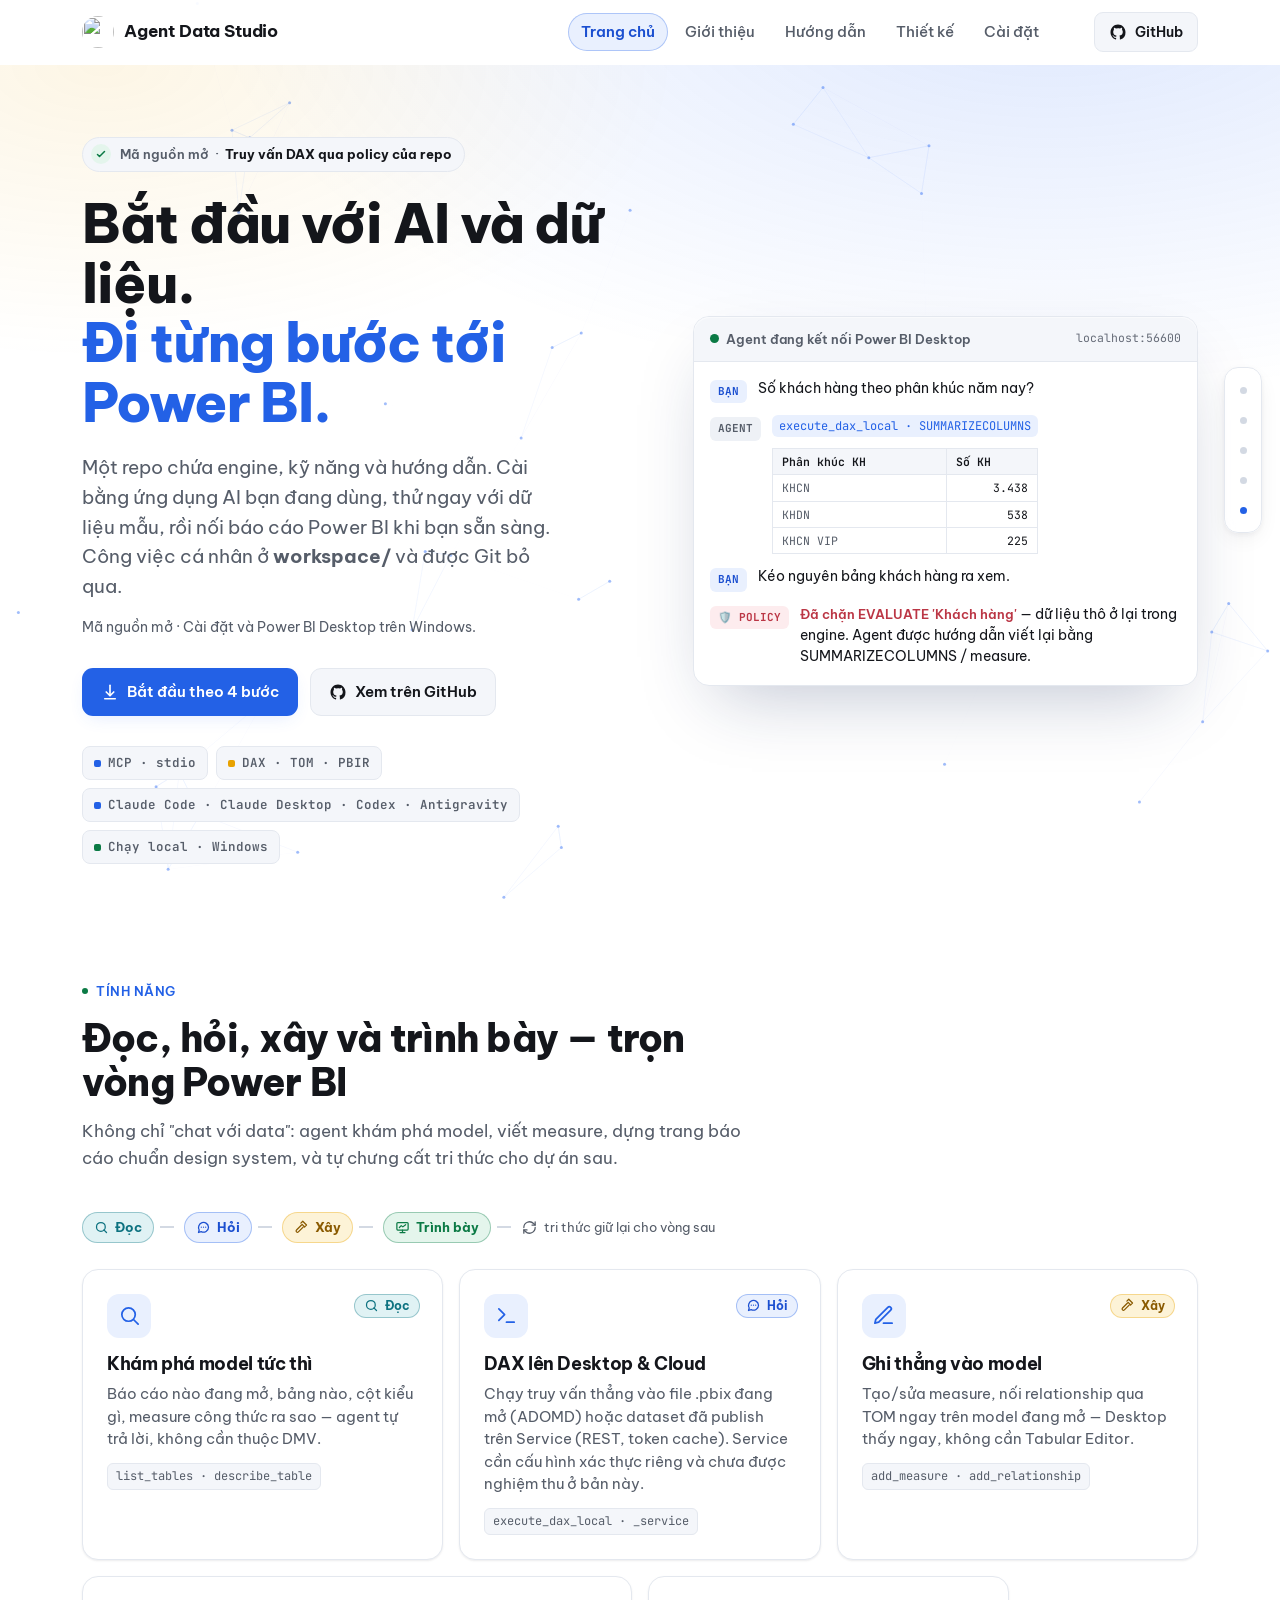
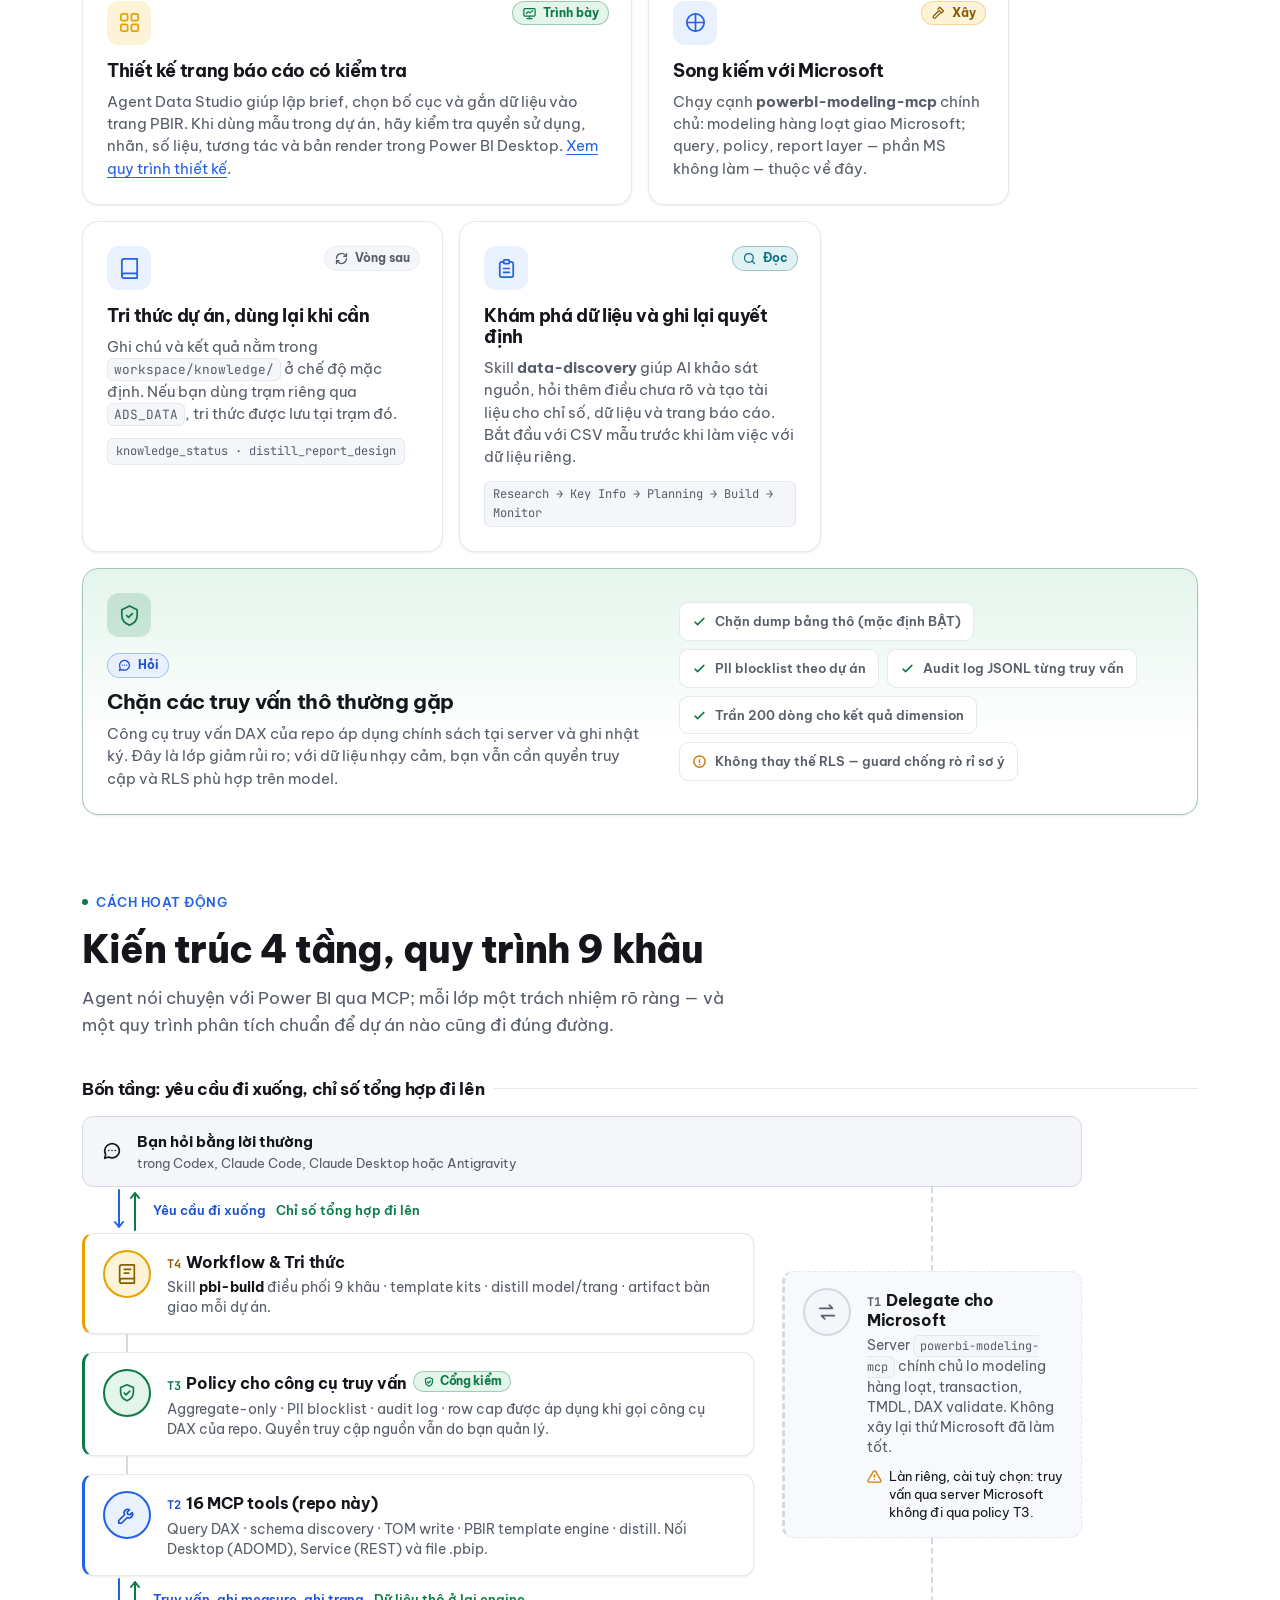
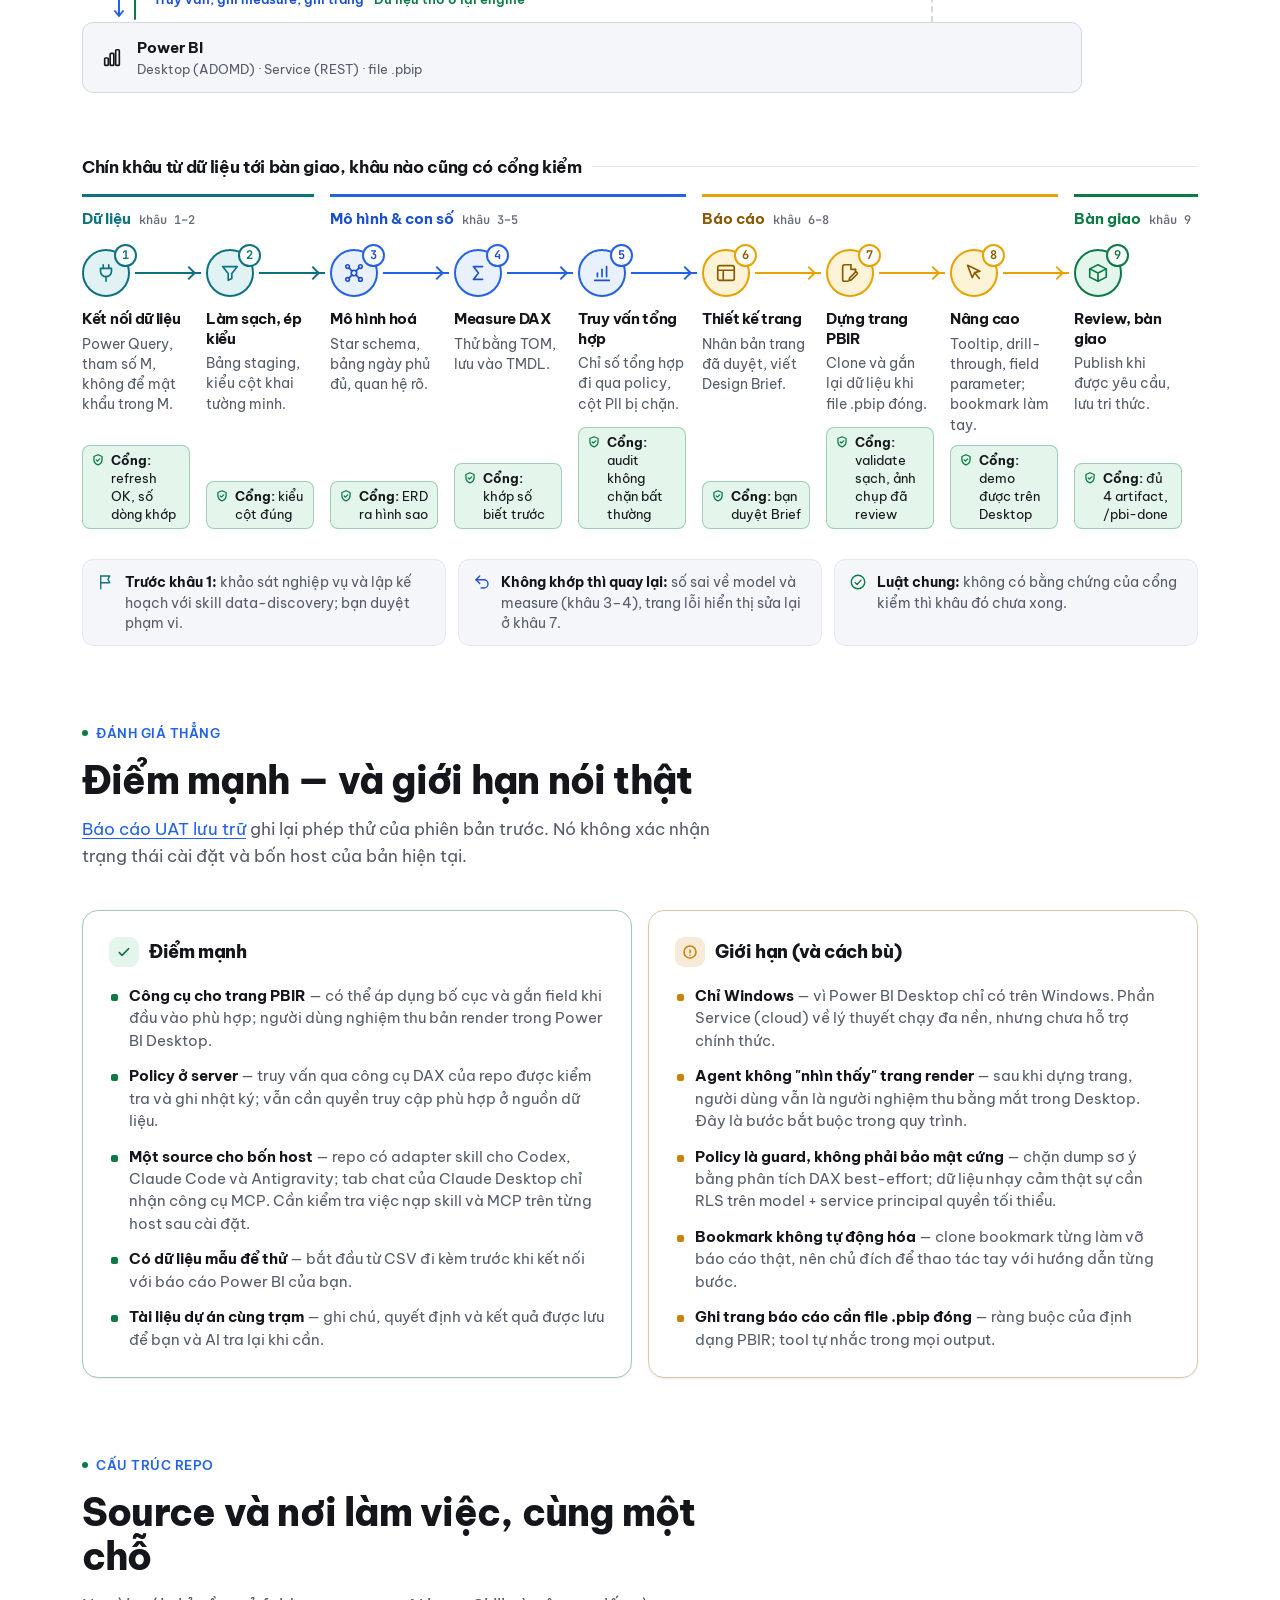
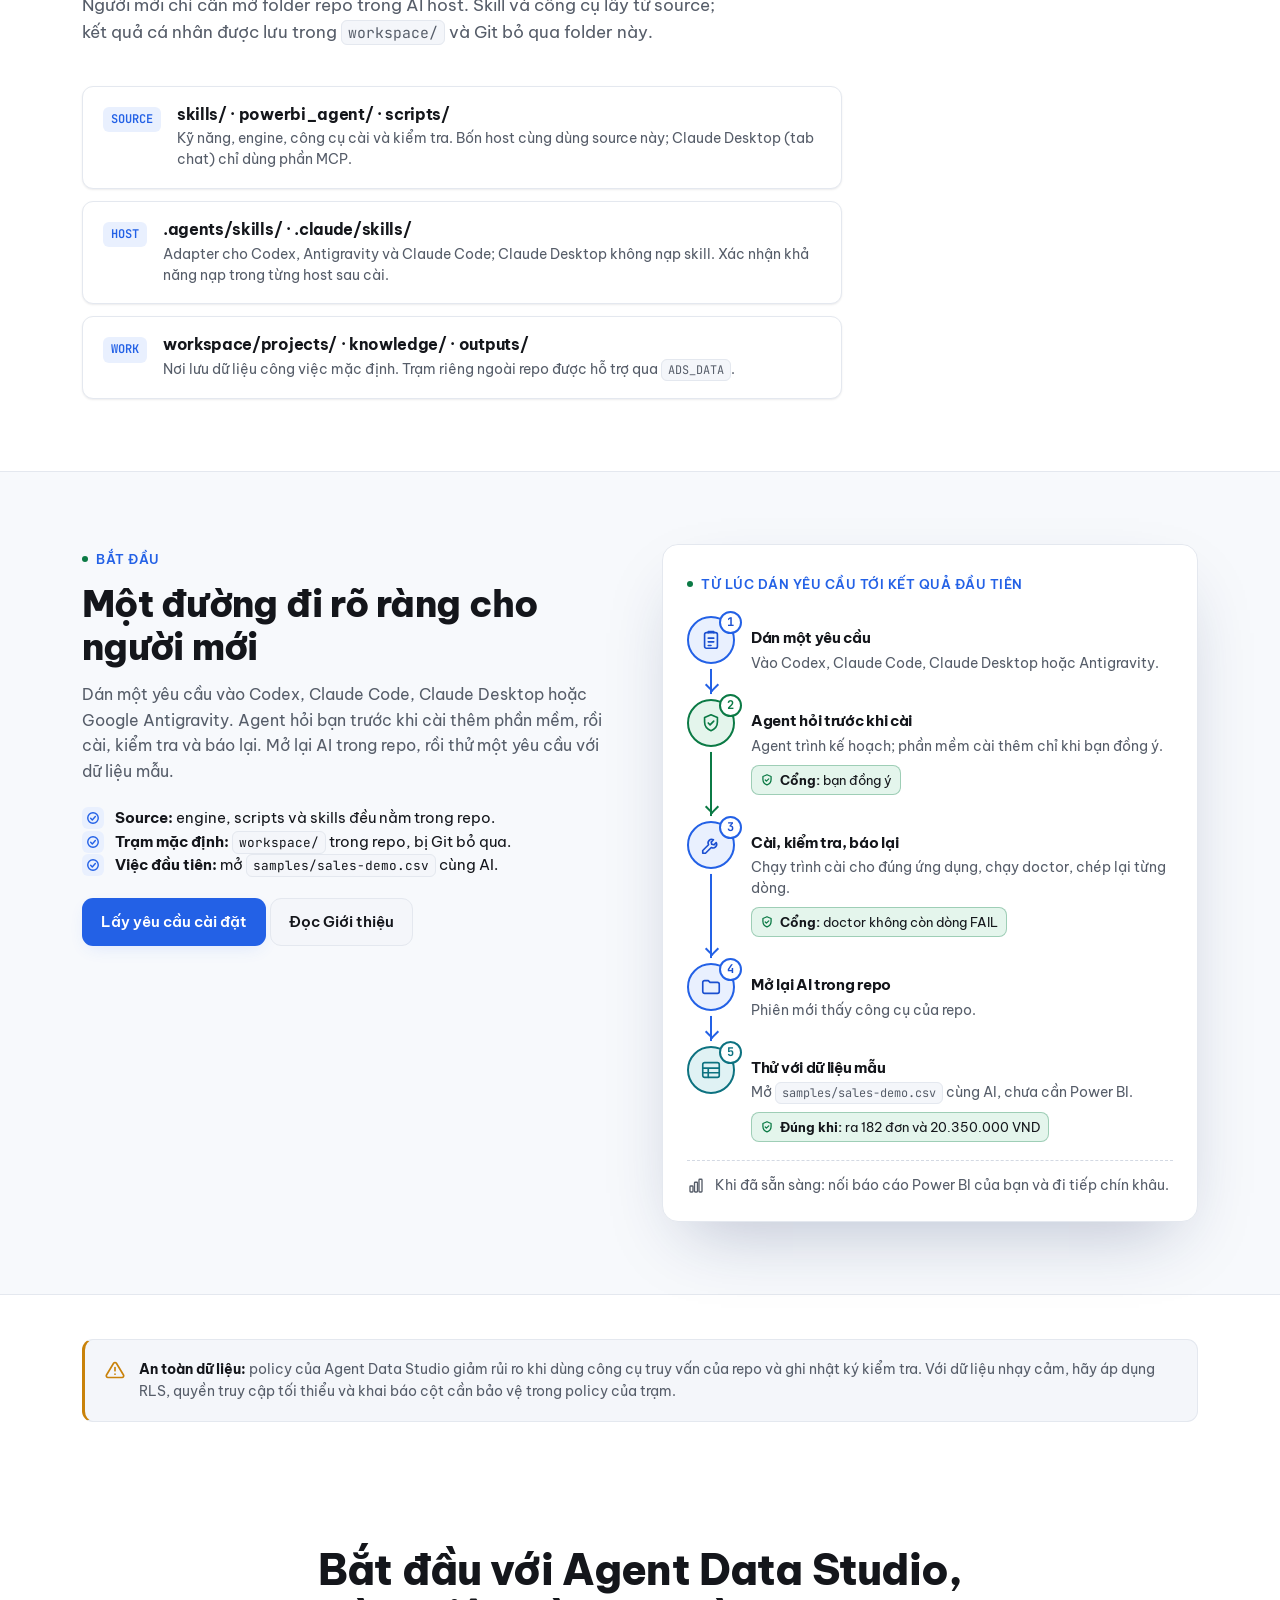
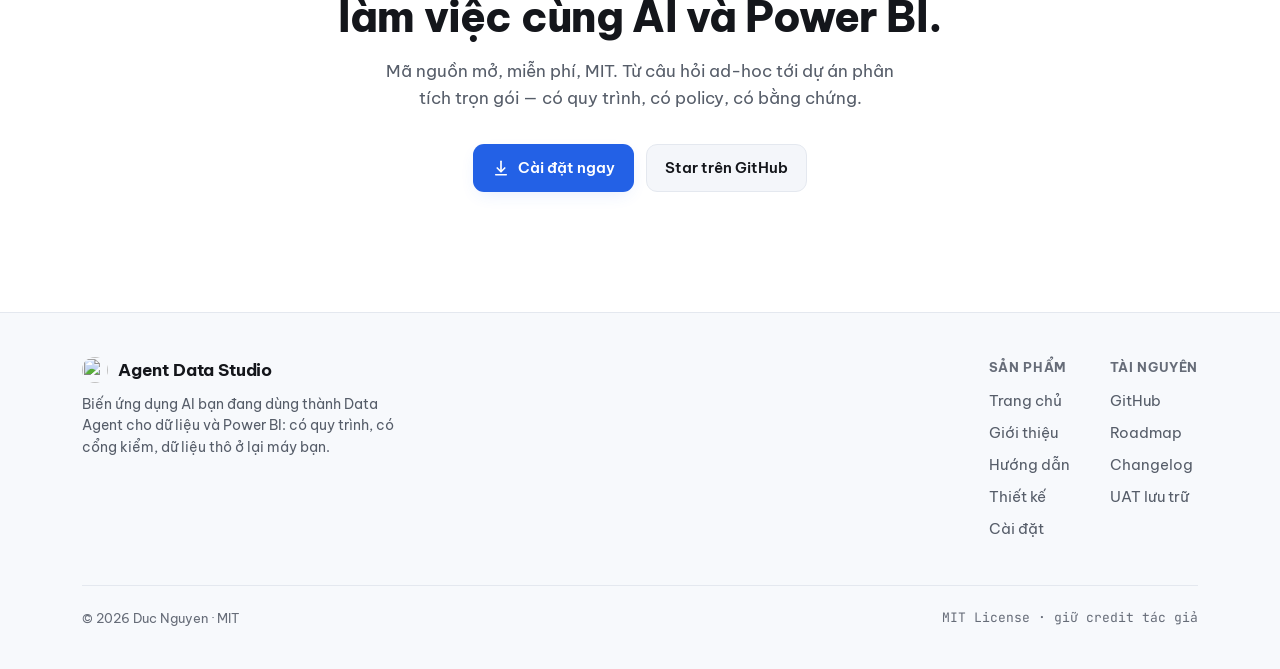
==== commit 8ff94b87: "feat(site): infographic quy trình cho Hướng dẫn, Thiết kế, Cài đặt - Hướng dẫn: 5 chặng dự án (Bạn/A" ====
--- a/docs/index.html
+++ b/docs/index.html
@@ -17,7 +17,7 @@
 <link rel="preconnect" href="https://fonts.googleapis.com">
 <link rel="preconnect" href="https://fonts.gstatic.com" crossorigin>
 <link href="https://fonts.googleapis.com/css2?family=Be+Vietnam+Pro:wght@400;500;600;700;800&family=JetBrains+Mono:wght@400;500;600&display=swap" rel="stylesheet">
-<link rel="stylesheet" href="assets/site.css?v=20260929">
+<link rel="stylesheet" href="assets/site.css?v=20260929b">
 <style>
   /* Chỉ các khối riêng của trang chủ. Token, header, nút, footer, reveal, layers, sw, final,
      hội thoại mẫu… dùng chung từ assets/site.css. */
@@ -572,6 +572,6 @@
   </div>
 </footer>
 
-<script src="assets/site.js?v=20260929"></script>
+<script src="assets/site.js?v=20260929b"></script>
 </body>
 </html>
--- a/docs/assets/site.css
+++ b/docs/assets/site.css
@@ -421,8 +421,8 @@
   .ig-h > .ig-step{display:flex;flex-direction:column}
   .ig-h > .ig-step > .ig-node{align-self:flex-start}
   .ig-h .ig-body{flex:1;display:flex;flex-direction:column}
-  .ig-h .ig-body > p:not(.ig-gate):not(.ig-check){margin-bottom:10px}
-  .ig-h .ig-body > .ig-gate,.ig-h .ig-body > .ig-check{margin-top:auto;width:100%}
+  .ig-h .ig-body > p:not(.ig-gate):not(.ig-check):not(.ig-exit){margin-bottom:10px}
+  .ig-h .ig-body > .ig-gate,.ig-h .ig-body > .ig-check,.ig-h .ig-body > .ig-exit{margin-top:auto;width:100%}
 }
 
 /* chín khâu: 4 giai đoạn nối liền một đường; 2 cột giai đoạn ở màn vừa, 1 cột ở mobile */
@@ -447,7 +447,9 @@
   background:var(--surface-2);border:1px solid var(--border);border-radius:var(--radius-sm);padding:12px 14px}
 .ig-note b{color:var(--text)}
 .ig-note .ig-ico{width:18px;height:18px;color:var(--ci);margin-top:1px}
-@media (max-width:860px){.ig-notes{grid-template-columns:1fr}}
+.ig-note > span{min-width:0}
+.ig-note code.inline{overflow-wrap:anywhere}
+@media (max-width:860px){.ig-notes{grid-template-columns:minmax(0,1fr)}}
 
 /* chồng tầng: yêu cầu đi xuống qua từng tầng, số tổng hợp đi lên; tầng giao Microsoft đi làn riêng */
 .ig-stack{display:grid;grid-template-columns:minmax(0,1fr) minmax(230px,300px);column-gap:28px;max-width:1000px;
@@ -524,6 +526,62 @@
 .ig-next{display:flex;gap:10px;align-items:center;margin-top:18px;padding-top:14px;border-top:1px dashed var(--border-strong);font-size:13.5px;color:var(--muted)}
 .ig-next .ig-ico{width:18px;height:18px}
 
+/* lối ra bị chặn: cùng dáng cổng kiểm nhưng màu đỏ, để thấy ngay chỗ yêu cầu dừng lại */
+.ig-exit,.ig-body .ig-exit{display:flex;gap:6px;align-items:flex-start;margin-top:9px;font-size:12.5px;line-height:1.45;color:var(--text);
+  background:var(--danger-weak);border:1px solid color-mix(in srgb,var(--danger) 32%,transparent);border-radius:8px;padding:5px 8px;max-width:100%}
+.ig-exit svg{width:14px;height:14px;margin-top:2px;color:var(--danger);stroke-width:2.2}
+.ig-exit b{color:var(--danger)}
+.ig-exit code.inline{font-size:.86em;padding:1px 5px}
+
+/* sổ ghi chung: một dải nét đứt dưới track, mọi lối ra của các bước đều ghi vào đây */
+.ig-ledger{display:flex;gap:14px;align-items:flex-start;margin-top:26px;padding:14px 18px;border-radius:var(--radius-sm);
+  background:color-mix(in srgb,var(--cw) 55%,var(--surface));border:1px dashed color-mix(in srgb,var(--c) 60%,var(--border))}
+.ig-ledger > .ig-ico{color:var(--ci);margin-top:2px}
+.ig-ledger b{color:var(--ci)}
+.ig-ledger p{font-size:13.5px;line-height:1.55;color:var(--muted)}
+.ig-ledger p + p{margin-top:6px}
+.ig-ledger p b{color:var(--text)}
+.ig-chips{display:flex;flex-wrap:wrap;align-items:center;gap:6px;margin-top:8px}
+.ig-chips > span{font-size:12.5px;margin-right:2px}
+.ig-chips > code{font:600 11.5px var(--mono);padding:2px 8px;border-radius:999px;background:var(--surface);border:1px solid var(--border);color:var(--muted)}
+.ig-chips > code.ok{color:var(--ok);border-color:color-mix(in srgb,var(--ok) 35%,transparent)}
+.ig-chips > code.no{color:var(--danger);border-color:color-mix(in srgb,var(--danger) 35%,transparent)}
+
+/* mũi tên quay lại: màn hẹp là một dòng có icon; màn rộng vẽ ngoặc chữ U nét đứt dưới track ngang,
+   từ cột --from quay về cột --to (đánh số từ 1, --n = số cột của track) */
+.ig-return{display:flex;gap:8px;align-items:flex-start;margin-top:16px;font-size:13.5px;line-height:1.5;color:var(--muted)}
+.ig-return .ig-ico{width:18px;height:18px;color:var(--ci);margin-top:1px}
+.ig-return b{color:var(--ci)}
+@media (min-width:1080px){
+  .ig-return{position:relative;margin-top:8px;padding-top:30px;padding-left:calc((var(--to) - 1) * 100% / var(--n) + 10px)}
+  .ig-return::before{content:"";position:absolute;top:0;height:20px;
+    left:calc((var(--to) - 1) * 100% / var(--n) + 23px);right:calc(100% - (var(--from) - 1) * 100% / var(--n) - 25px);
+    border:2px dashed var(--c);border-top:0;border-radius:0 0 14px 14px}
+  .ig-return::after{content:"";position:absolute;top:-1px;left:calc((var(--to) - 1) * 100% / var(--n) + 20px);width:8px;height:8px;
+    border-left:2px solid var(--c);border-top:2px solid var(--c);transform:rotate(45deg)}
+}
+
+/* giai đoạn xếp thành cột, mỗi cột một track dọc: dùng khi mỗi bước có nhiều chữ (thêm .is-cols vào .ig-pipe) */
+@media (min-width:1080px){
+  .ig-pipe.is-cols{grid-template-columns:repeat(var(--n,4),minmax(0,1fr));column-gap:28px}
+  .ig-pipe.is-cols .ig-phase .ig-phase-h{margin-right:0}
+}
+.ig-body .ig-link{display:block;font-size:15px;font-weight:700;line-height:1.3;color:var(--text)}
+.ig-body .ig-link:hover{color:var(--accent)}
+.ig-body .ig-link:focus-visible{outline:2px solid var(--accent);outline-offset:2px;border-radius:4px}
+
+/* chặng dài: mỗi chặng là một section, nút tròn + đường ray dọc bên trái nối các chặng */
+.ig-stop{position:relative;padding-left:74px}
+.ig-stop > .ig-node{position:absolute;left:0;top:var(--stop-top,28px);--ig-ring:var(--bg)}
+.ig-stop::before{content:"";position:absolute;left:23px;top:0;bottom:0;width:2px;background:var(--c)}
+.ig-stop.is-first::before{top:calc(var(--stop-top,28px) + 24px)}
+.ig-stop.is-last::before{bottom:auto;height:calc(var(--stop-top,28px) + 24px)}
+@media (max-width:620px){
+  .ig-stop{padding-left:0}
+  .ig-stop::before{display:none}
+  .ig-stop > .ig-node{position:relative;top:auto;margin-bottom:14px}
+}
+
 /* chuyển động: vẽ đường nối rồi hiện nút, chỉ khi site.js đã chạy và người dùng không tắt chuyển động */
 @media (prefers-reduced-motion:no-preference){
   html.js .ig.reveal .ig-step::before{transform:scaleY(0);transform-origin:top;
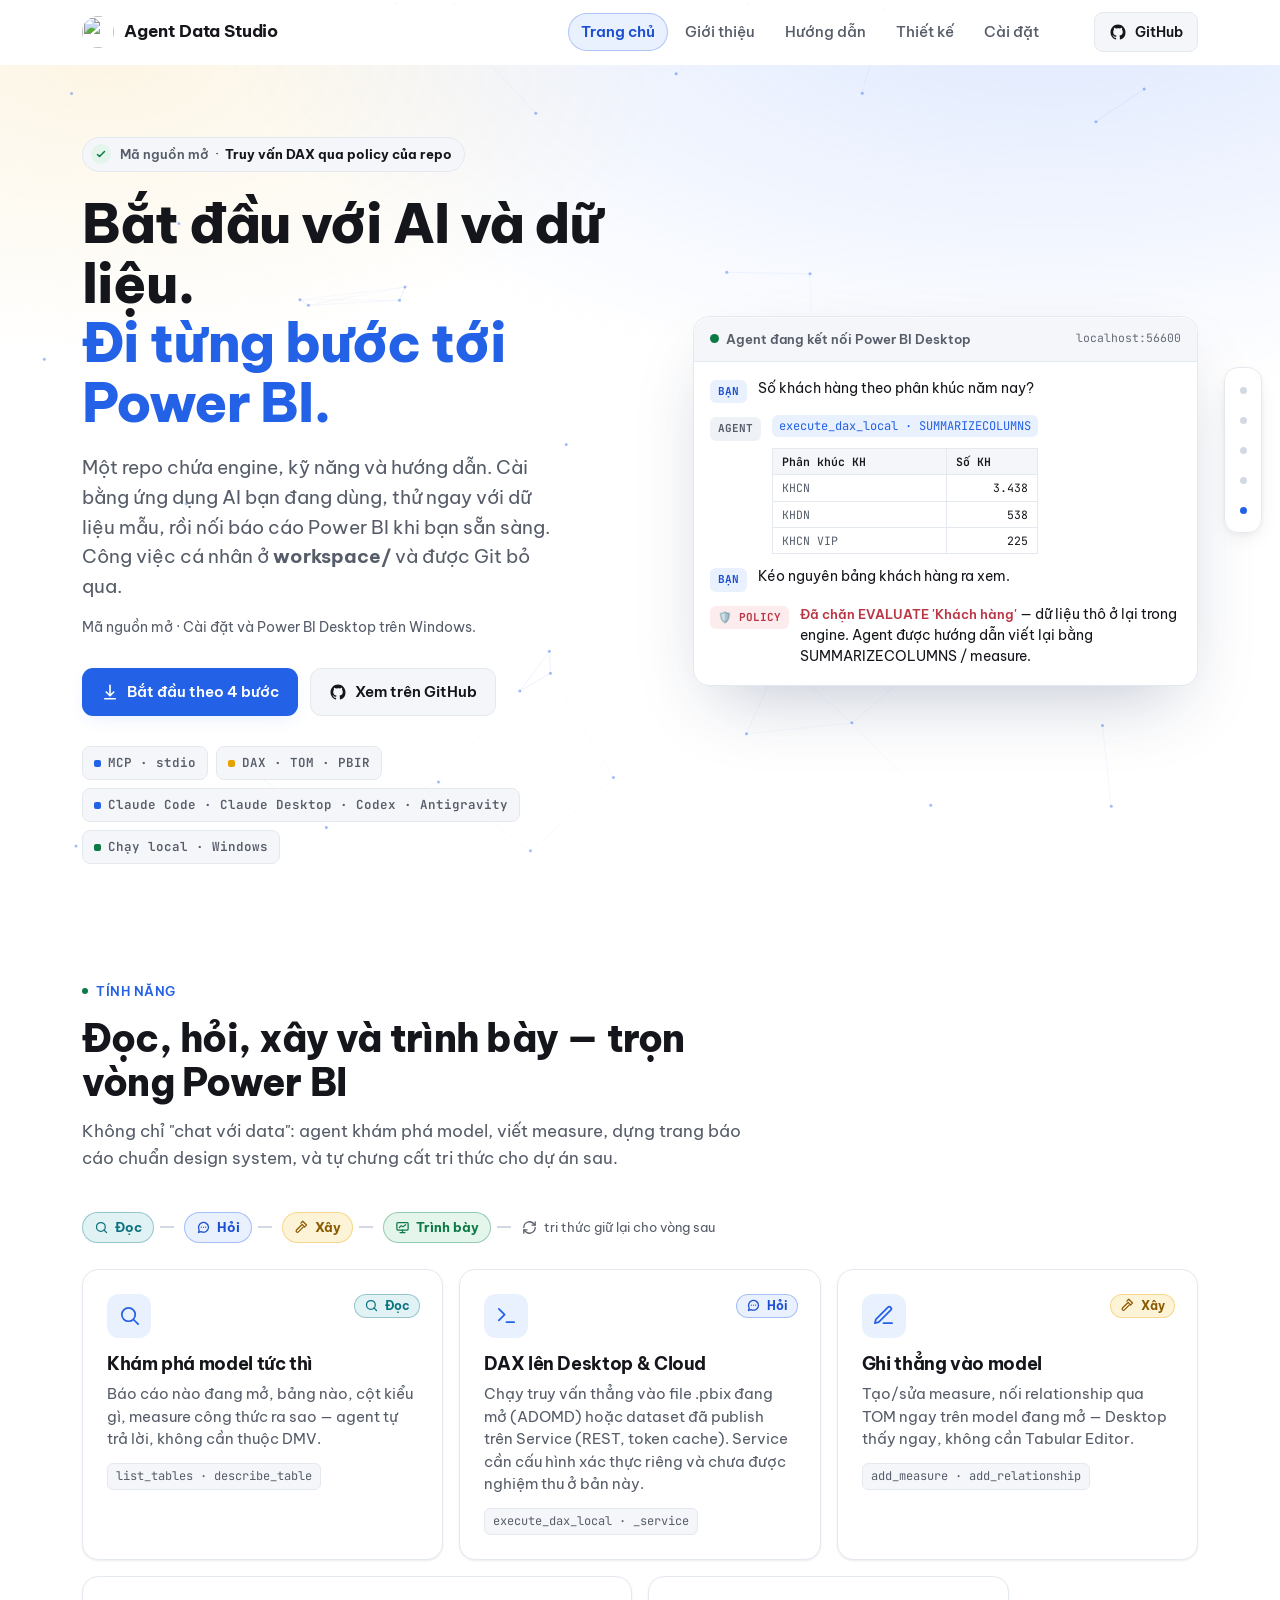
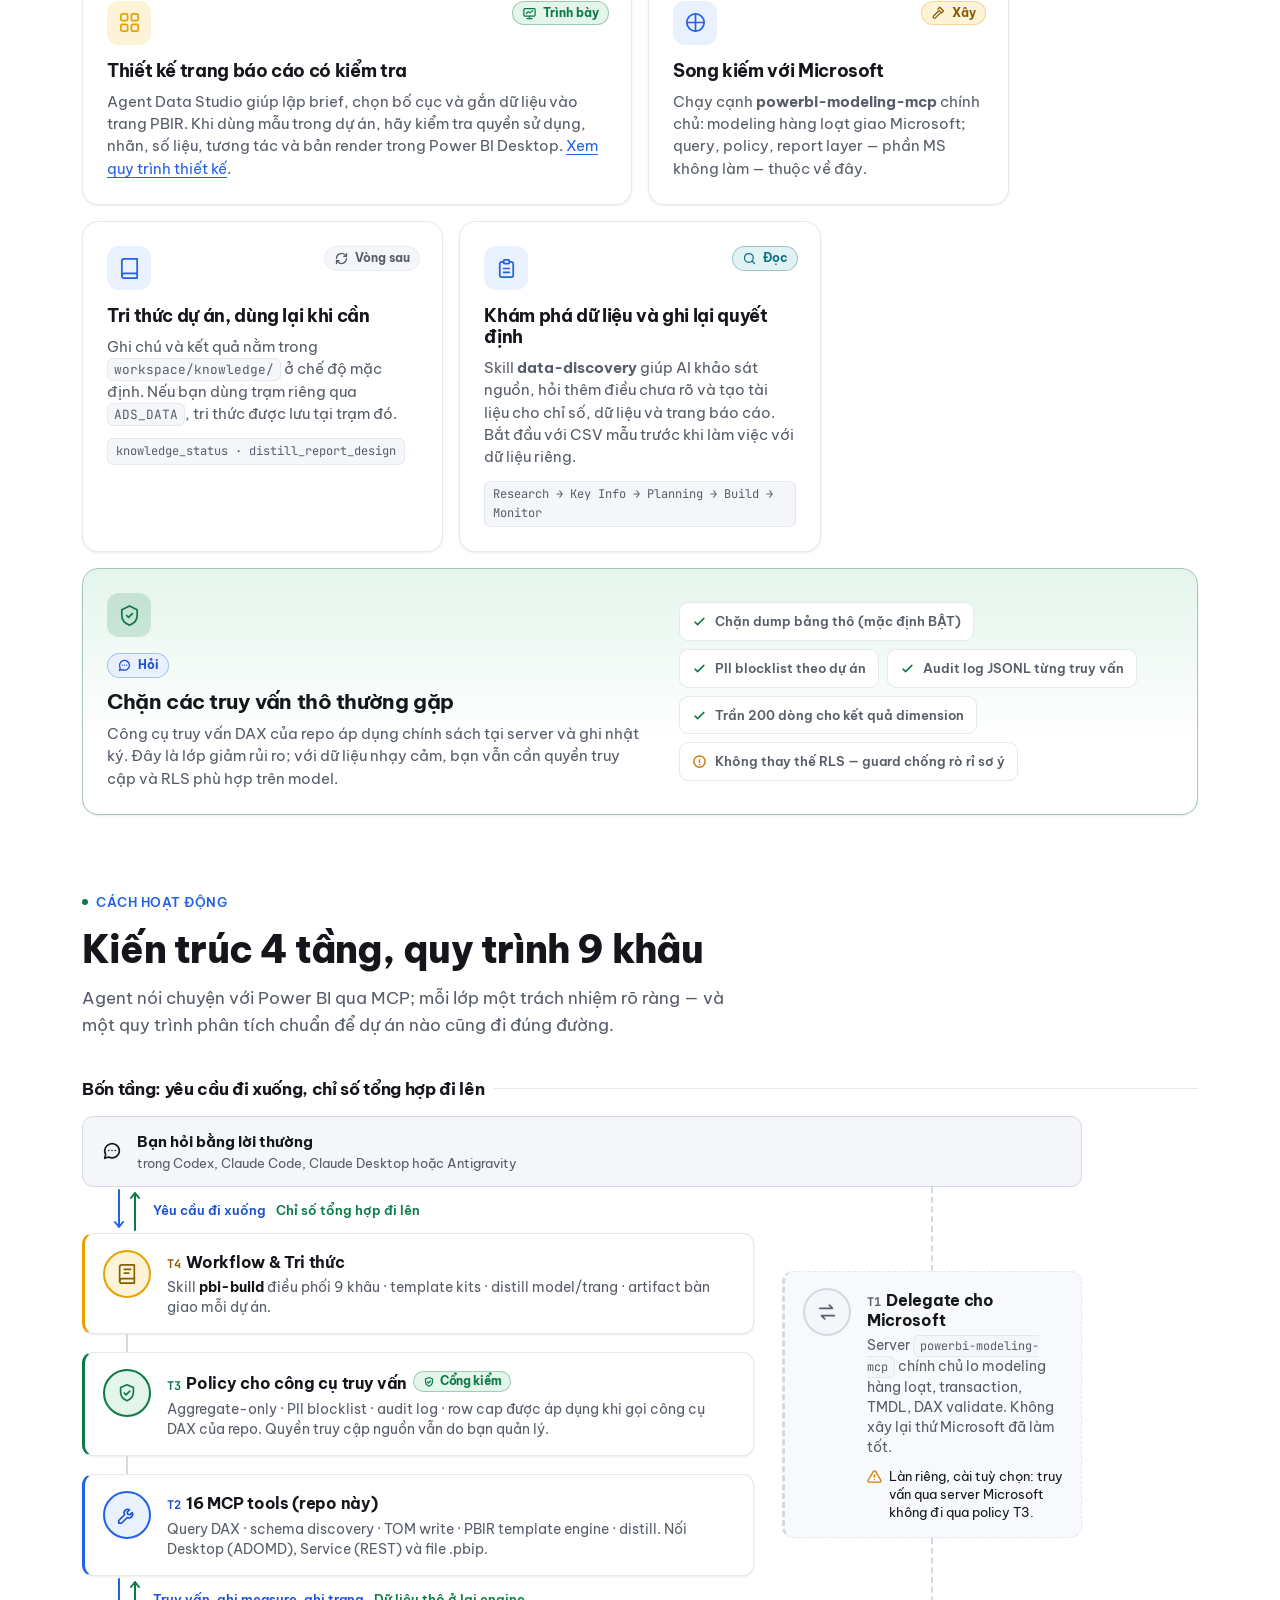
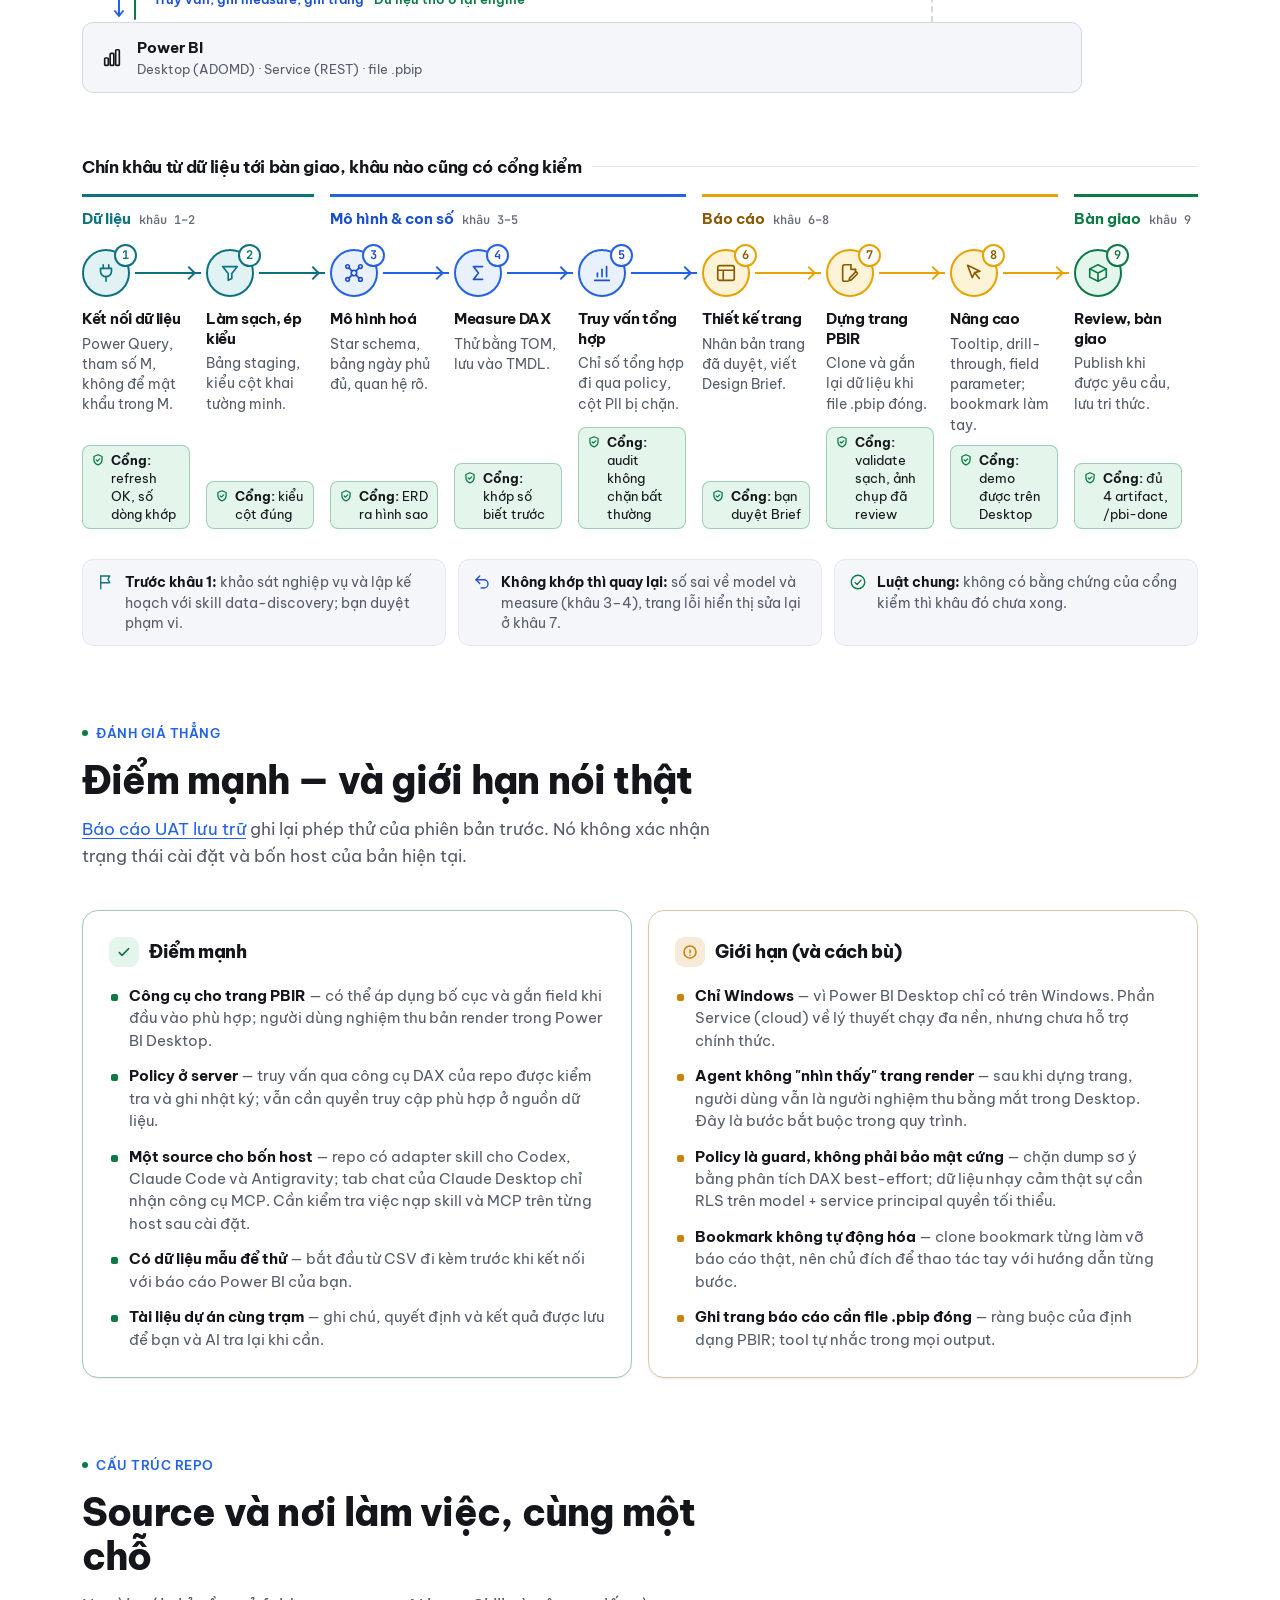
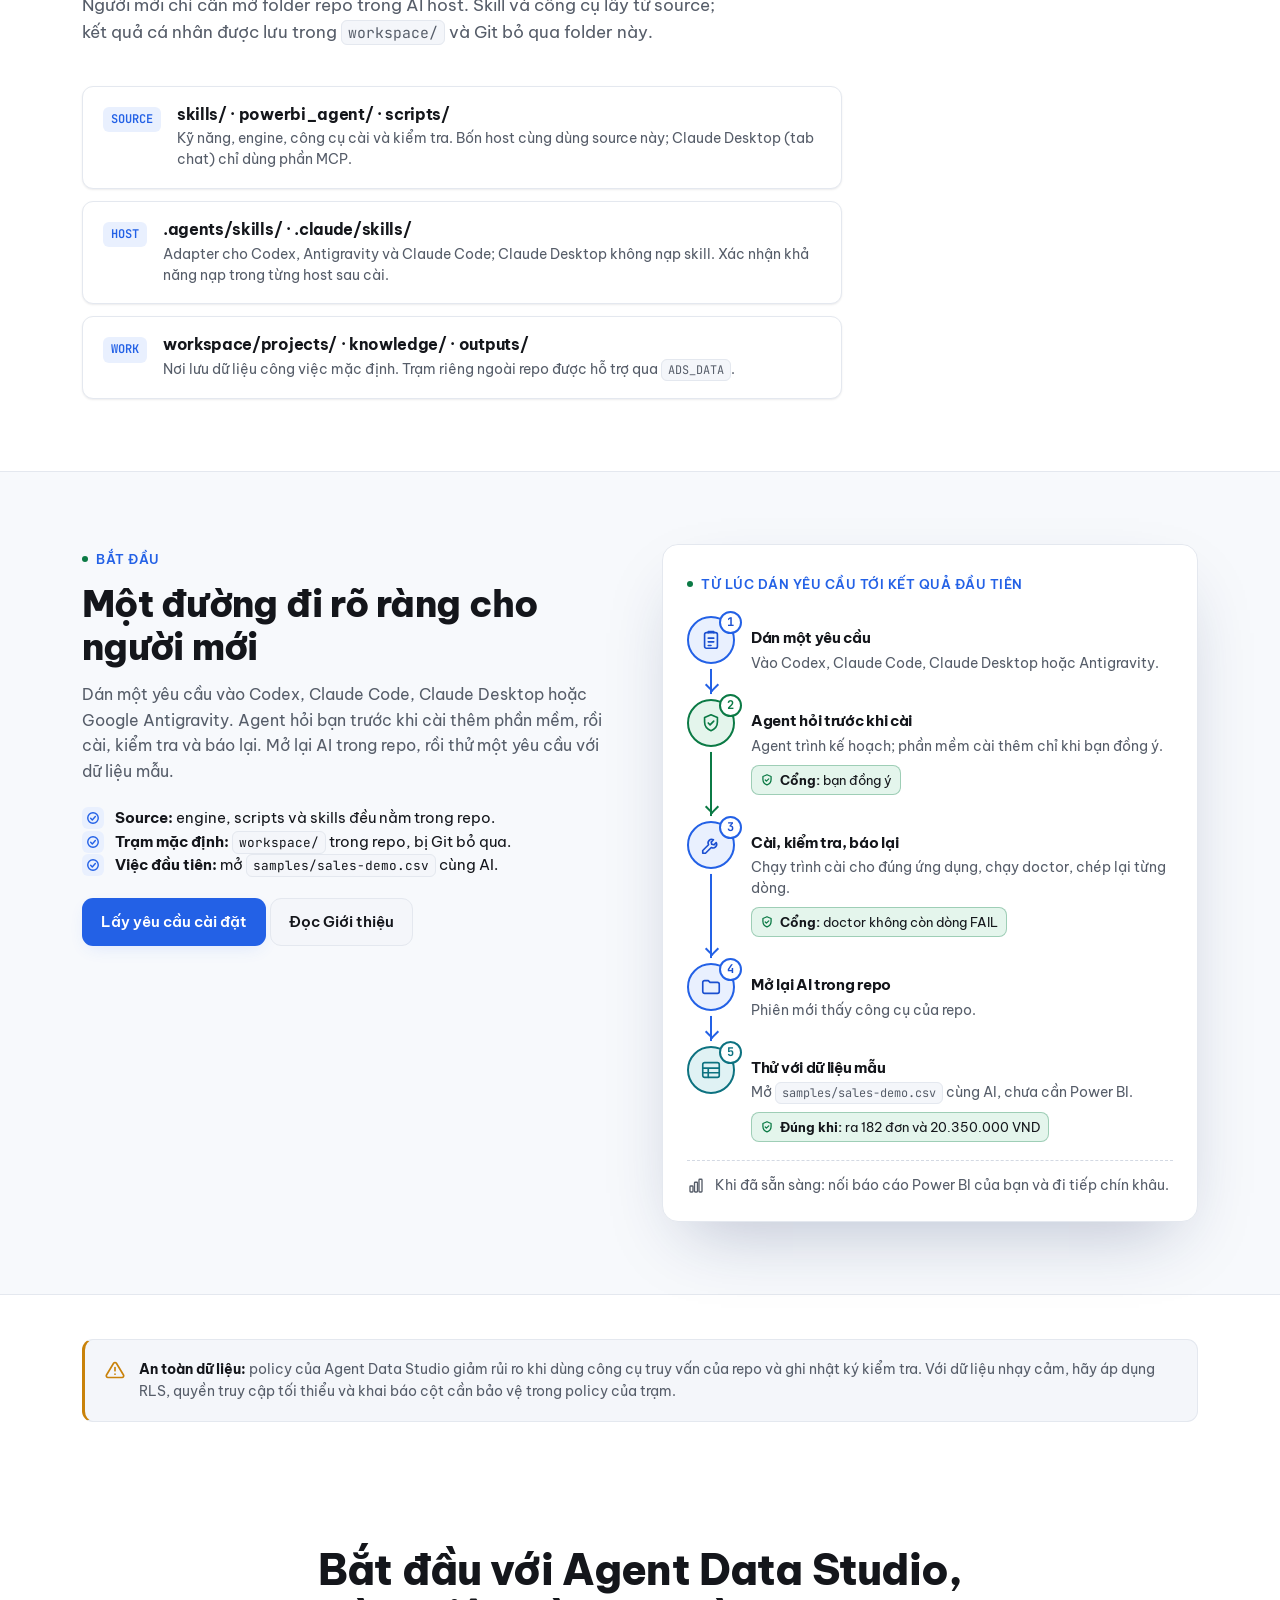
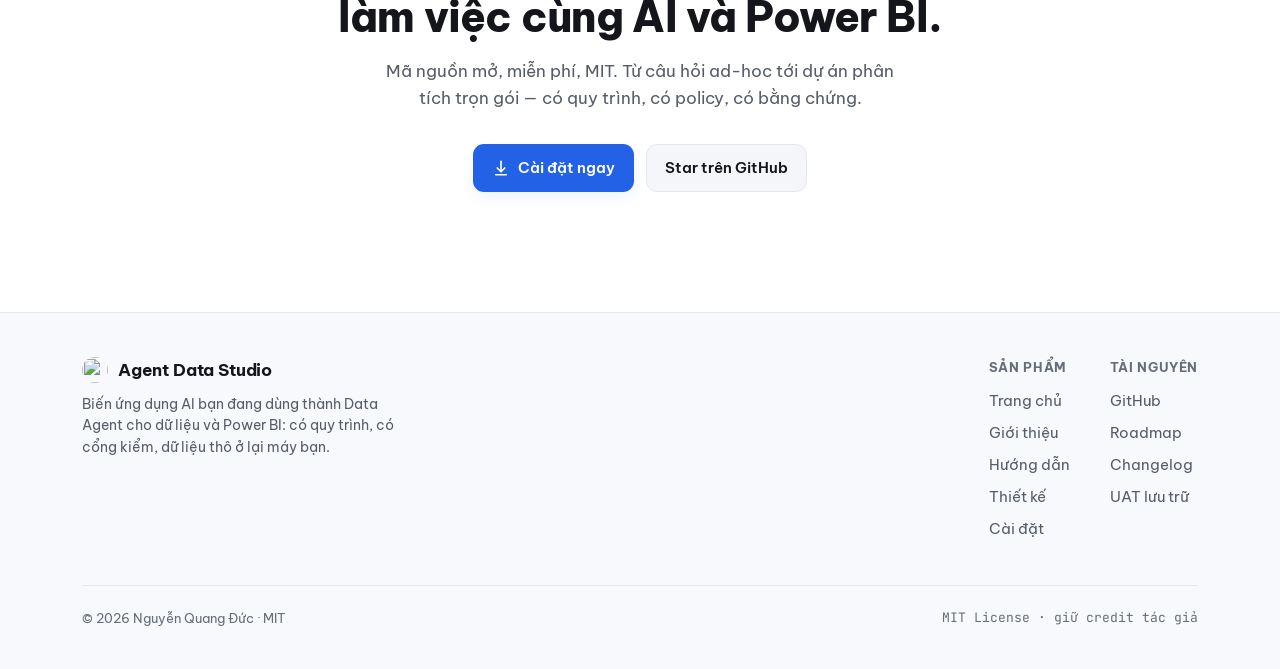
==== commit e4b3f493: "chore: set author metadata and add an author note Sync author name, email and website in manifests, " ====
--- a/docs/index.html
+++ b/docs/index.html
@@ -566,7 +566,7 @@
       </div>
     </div>
     <div class="foot-bottom">
-      <span>© 2026 Duc Nguyen · MIT</span>
+      <span>© 2026 Nguyễn Quang Đức · MIT</span>
       <span class="lic">MIT License · giữ credit tác giả</span>
     </div>
   </div>
